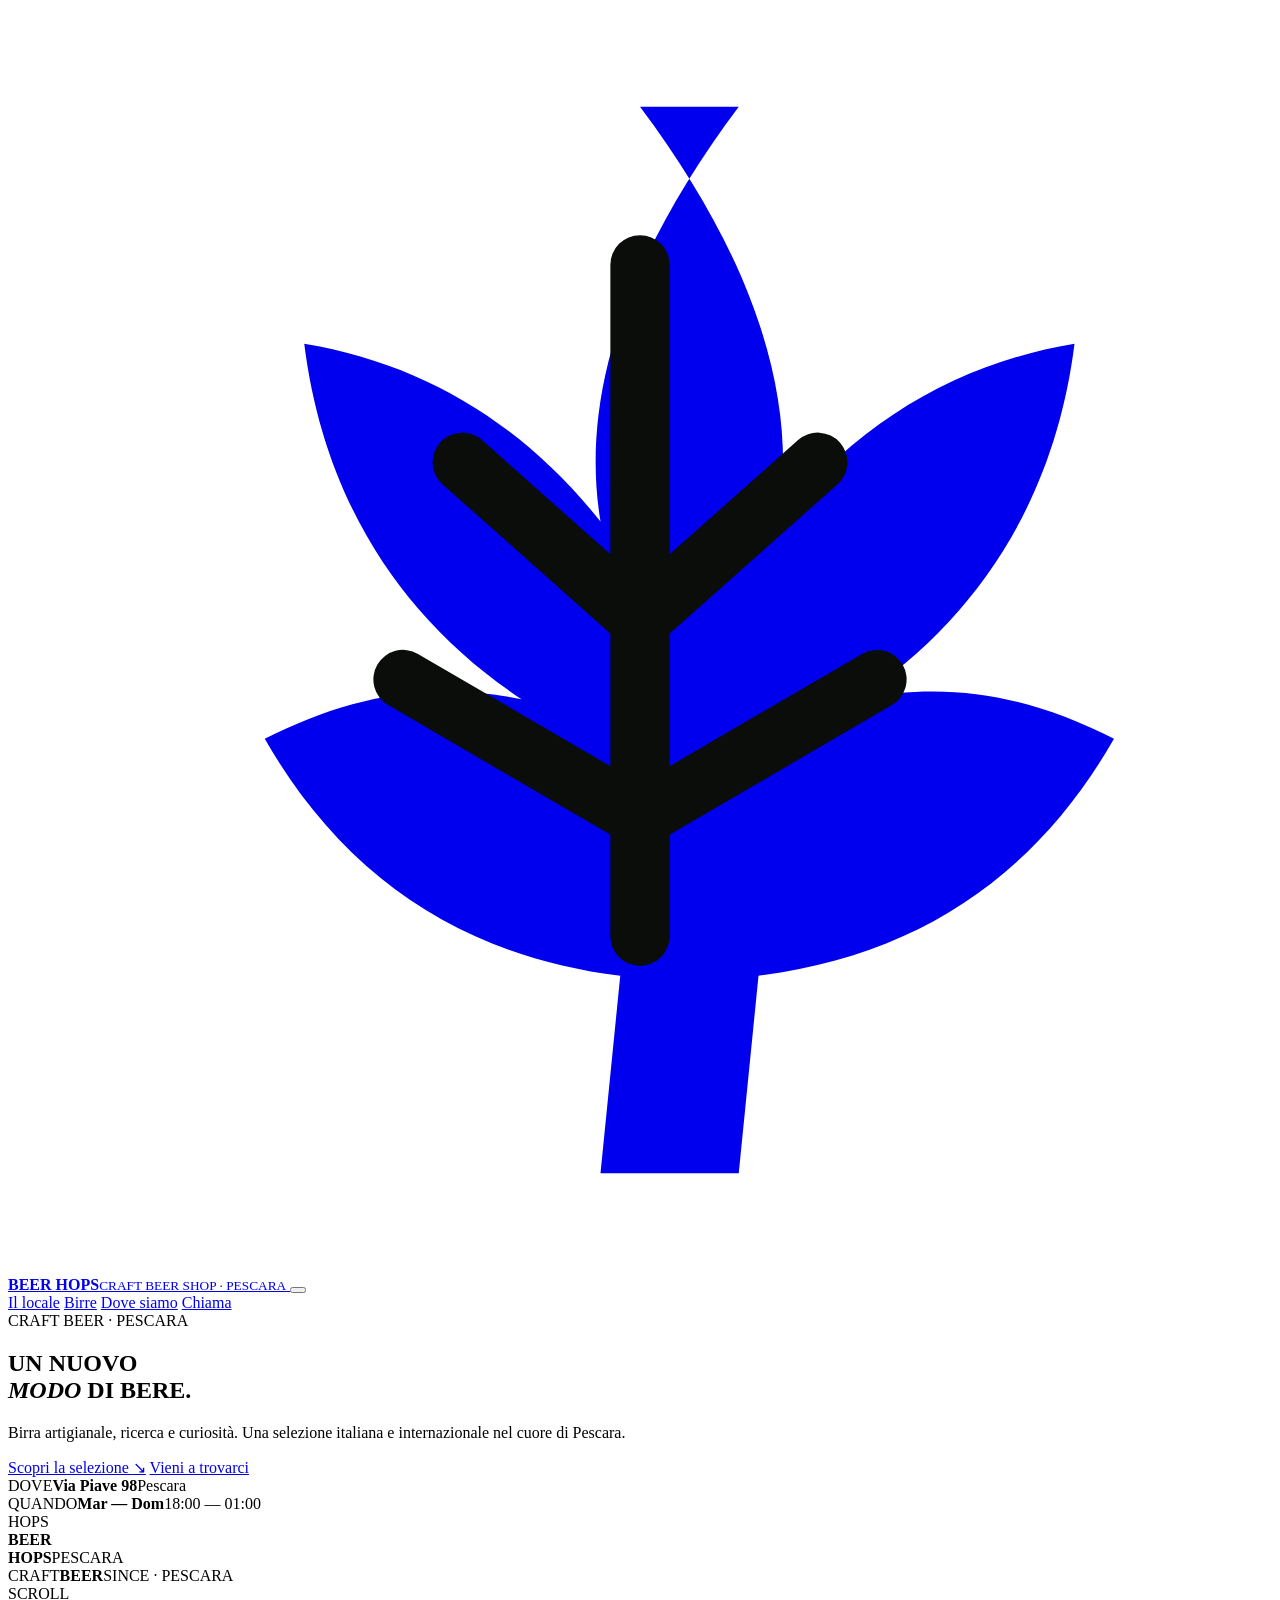
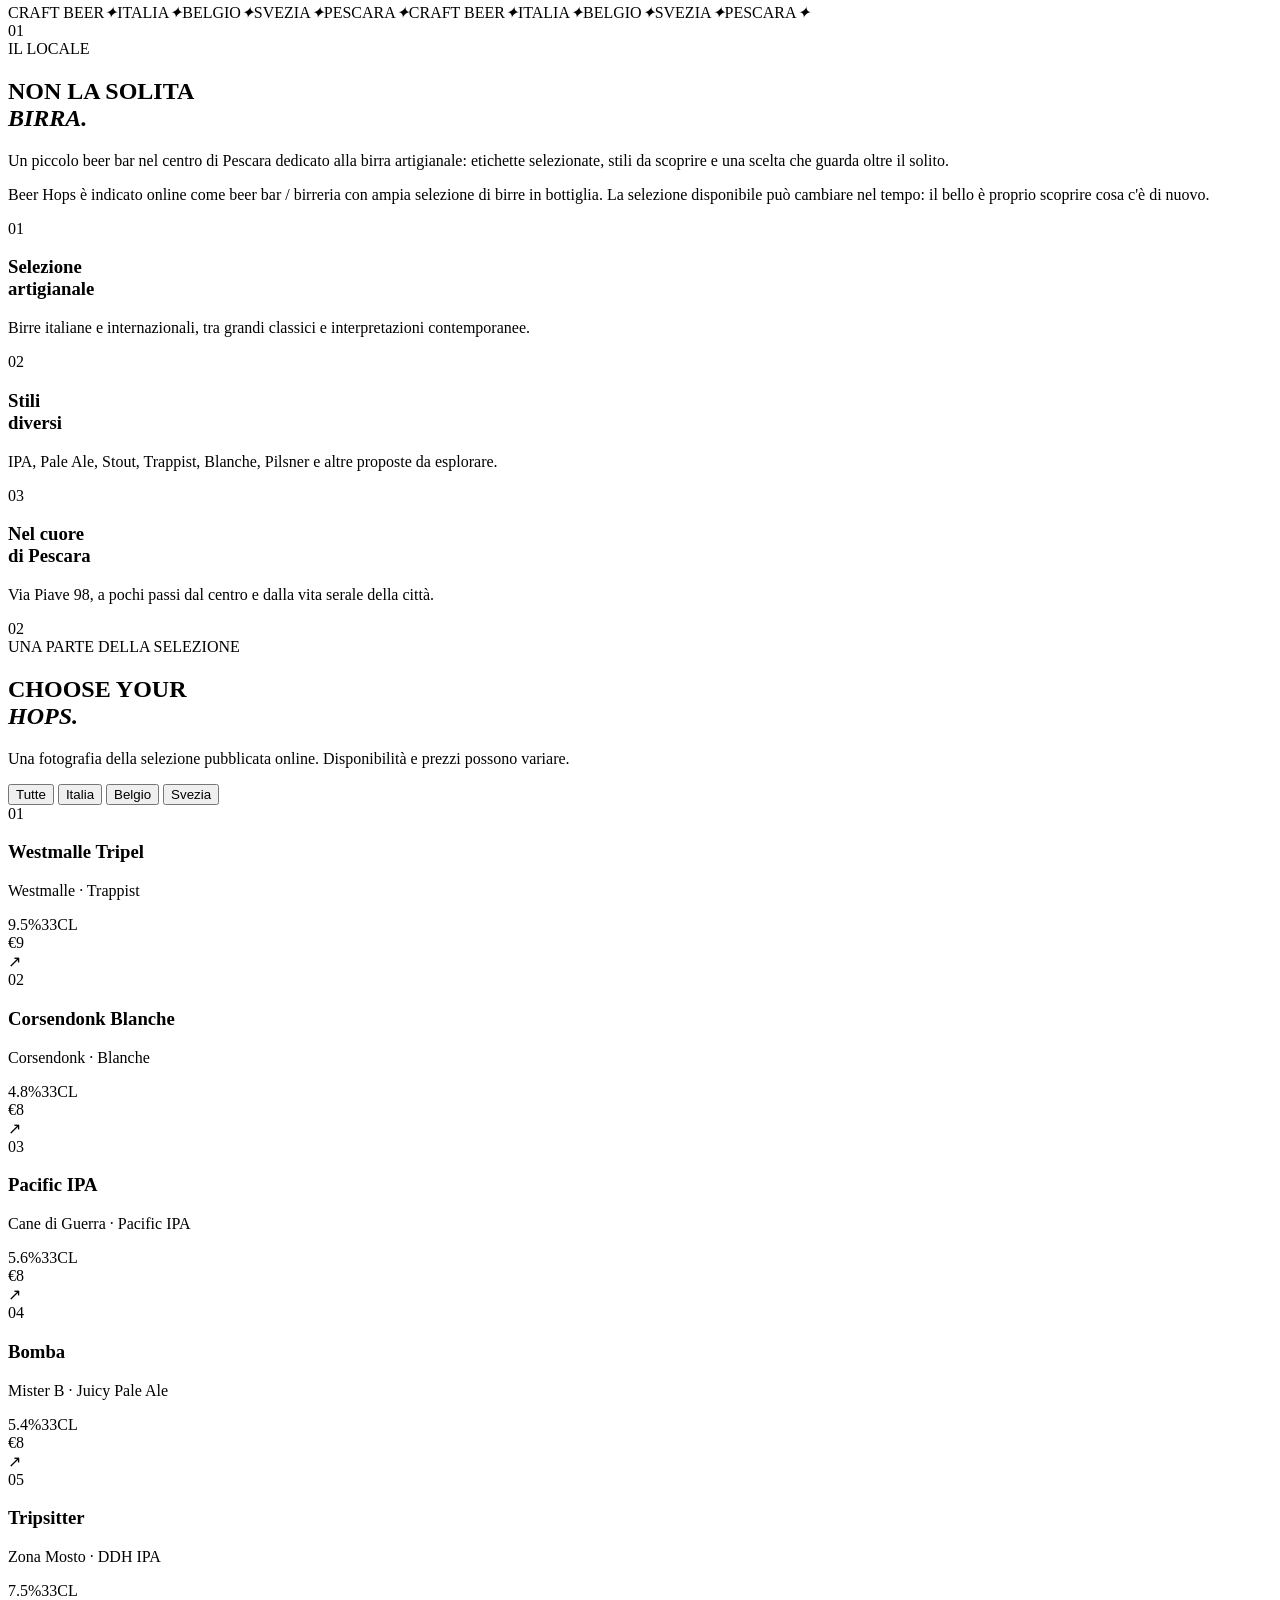
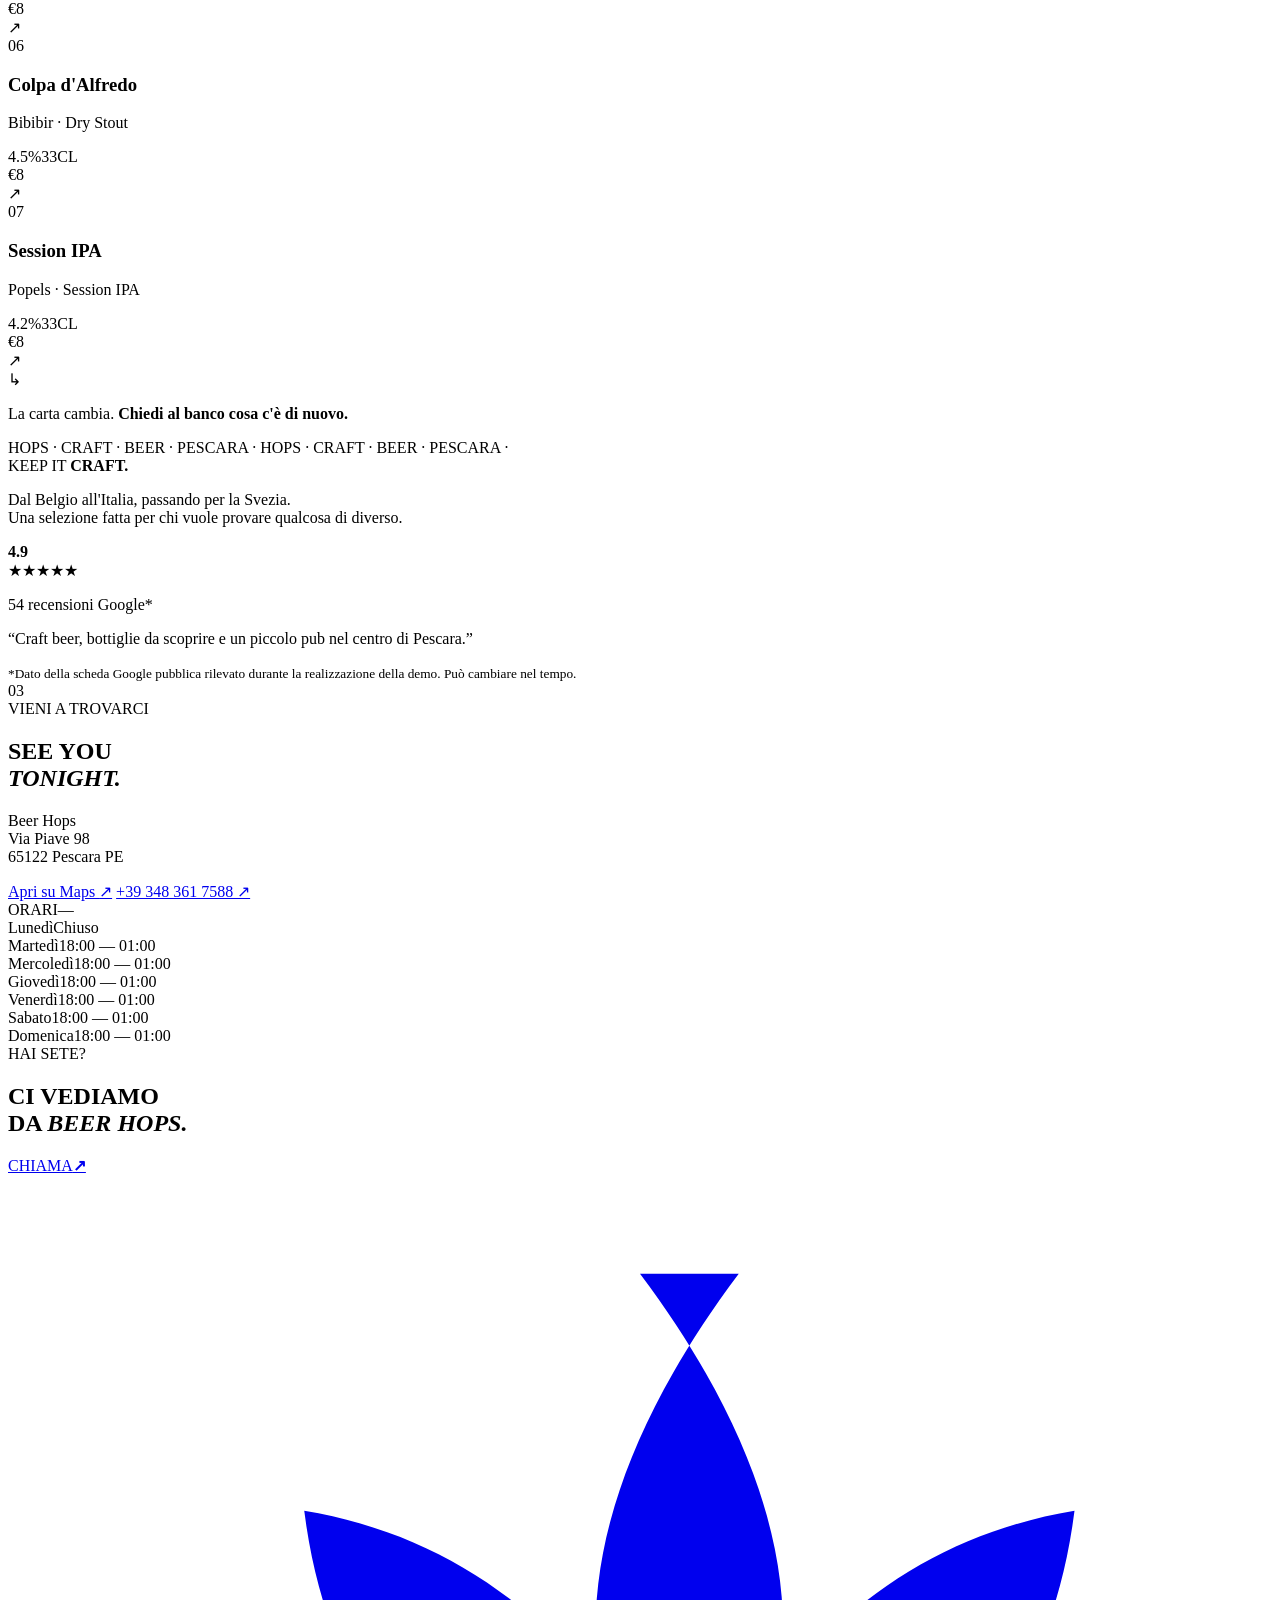
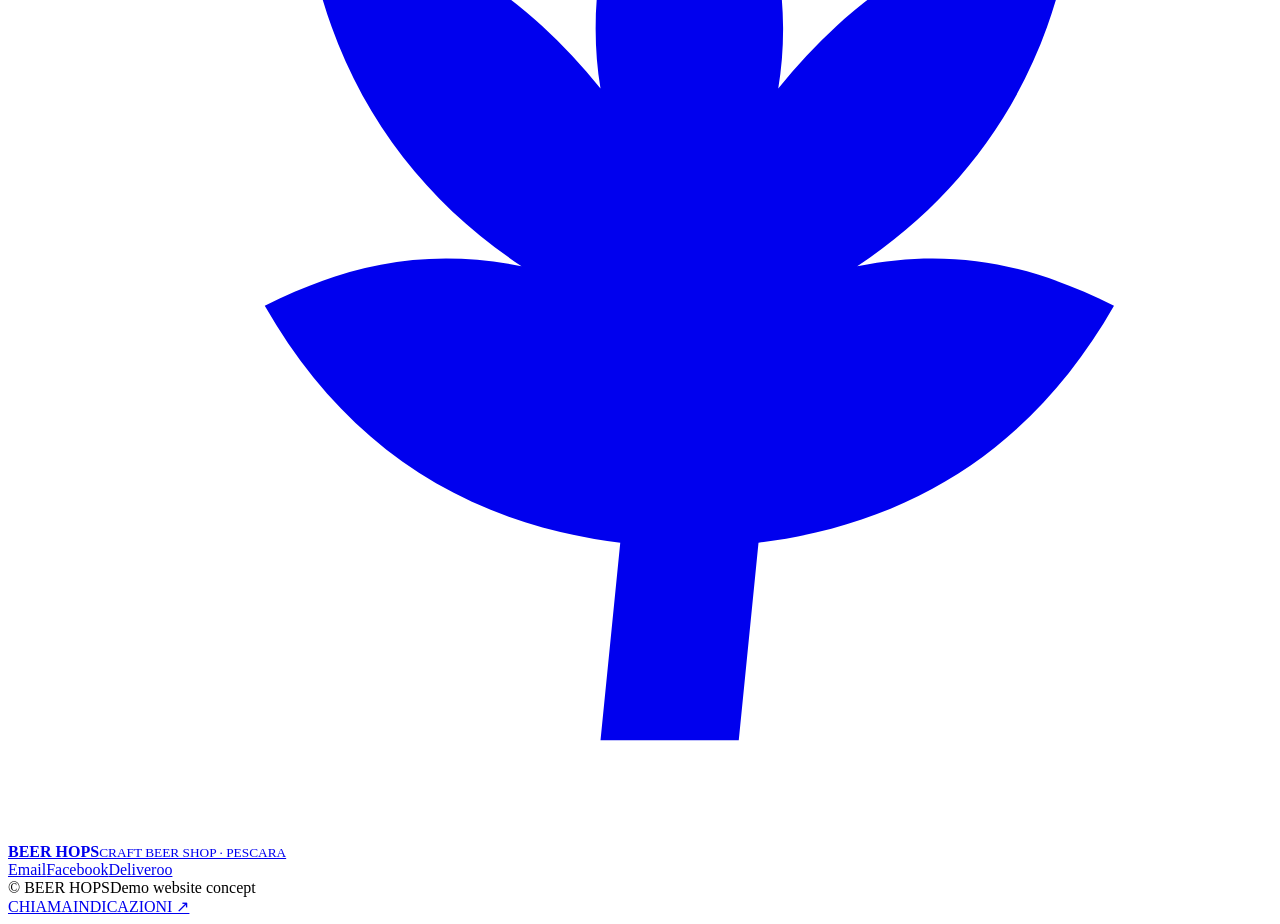
==== index.html @ 2f83c275 "Build initial Beer Hops demo homepage" ====
<!doctype html>
<html lang="it">
<head>
  <meta charset="UTF-8" />
  <meta name="viewport" content="width=device-width, initial-scale=1.0" />
  <meta name="theme-color" content="#090b08" />
  <meta name="description" content="Beer Hops Pescara — craft beer shop & beer bar in Via Piave 98. Birre artigianali italiane e internazionali, selezione in bottiglia e alla spina." />
  <meta property="og:title" content="Beer Hops Pescara — Un nuovo modo di bere" />
  <meta property="og:description" content="Craft beer nel cuore di Pescara. Scopri Beer Hops in Via Piave 98." />
  <meta property="og:type" content="website" />
  <title>Beer Hops Pescara — Craft Beer Shop</title>
  <link rel="preconnect" href="https://fonts.googleapis.com" />
  <link rel="preconnect" href="https://fonts.gstatic.com" crossorigin />
  <link href="https://fonts.googleapis.com/css2?family=DM+Sans:wght@400;500;600;700&family=Manrope:wght@400;500;600;700;800&display=swap" rel="stylesheet" />
  <link rel="stylesheet" href="styles.css" />
  <script type="application/ld+json">
  {
    "@context": "https://schema.org",
    "@type": "BarOrPub",
    "name": "Beer Hops",
    "description": "Craft beer shop e beer bar a Pescara.",
    "telephone": "+39 348 361 7588",
    "email": "beer.hops.pescara@gmail.com",
    "address": {
      "@type": "PostalAddress",
      "streetAddress": "Via Piave 98",
      "postalCode": "65122",
      "addressLocality": "Pescara",
      "addressRegion": "PE",
      "addressCountry": "IT"
    },
    "openingHoursSpecification": [
      {
        "@type": "OpeningHoursSpecification",
        "dayOfWeek": ["Tuesday","Wednesday","Thursday","Friday","Saturday","Sunday"],
        "opens": "18:00",
        "closes": "01:00"
      }
    ]
  }
  </script>
</head>
<body>
  <div class="noise" aria-hidden="true"></div>
  <div class="cursor-glow" aria-hidden="true"></div>

  <header class="site-header" id="top">
    <a class="brand" href="#top" aria-label="Beer Hops home">
      <span class="brand-mark" aria-hidden="true">
        <svg viewBox="0 0 64 64" role="img"><path d="M32 5c6 8 8 15 7 21 4-5 9-8 15-9-1 8-5 14-11 18 5-1 9 0 13 2-4 7-10 11-18 12l-1 10h-7l1-10c-8-1-14-5-18-12 4-2 8-3 13-2-6-4-10-10-11-18 6 1 11 4 15 9-1-6 1-13 7-21Z" fill="currentColor"/><path d="M32 13v34M23 23l9 8 9-8M20 34l12 7 12-7" fill="none" stroke="#0a0d09" stroke-width="3" stroke-linecap="round" stroke-linejoin="round"/></svg>
      </span>
      <span class="brand-copy"><strong>BEER HOPS</strong><small>CRAFT BEER SHOP · PESCARA</small></span>
    </a>

    <button class="menu-toggle" type="button" aria-label="Apri menu" aria-expanded="false">
      <span></span><span></span>
    </button>

    <nav class="main-nav" aria-label="Navigazione principale">
      <a href="#experience">Il locale</a>
      <a href="#selection">Birre</a>
      <a href="#visit">Dove siamo</a>
      <a class="nav-cta" href="tel:+393483617588">Chiama</a>
    </nav>
  </header>

  <main>
    <section class="hero" aria-labelledby="hero-title">
      <div class="hero-grid"></div>
      <div class="hero-copy reveal">
        <div class="eyebrow"><span></span> CRAFT BEER · PESCARA</div>
        <h1 id="hero-title">UN NUOVO<br><em>MODO</em> DI BERE.</h1>
        <p class="hero-lead">Birra artigianale, ricerca e curiosità. Una selezione italiana e internazionale nel cuore di Pescara.</p>
        <div class="hero-actions">
          <a class="button button-primary magnetic" href="#selection">Scopri la selezione <span>↘</span></a>
          <a class="button button-ghost" href="#visit">Vieni a trovarci</a>
        </div>
        <div class="hero-meta">
          <div><span class="meta-kicker">DOVE</span><strong>Via Piave 98</strong><span>Pescara</span></div>
          <div><span class="meta-kicker">QUANDO</span><strong>Mar — Dom</strong><span>18:00 — 01:00</span></div>
        </div>
      </div>

      <div class="hero-visual reveal" aria-hidden="true">
        <div class="orbit orbit-one"></div>
        <div class="orbit orbit-two"></div>
        <div class="hop-word">HOPS</div>
        <div class="beer-glass-wrap">
          <div class="glass-shadow"></div>
          <div class="beer-glass">
            <div class="foam"><i></i><i></i><i></i><i></i></div>
            <div class="beer-liquid">
              <span class="bubble b1"></span><span class="bubble b2"></span><span class="bubble b3"></span><span class="bubble b4"></span><span class="bubble b5"></span><span class="bubble b6"></span>
            </div>
            <div class="glass-shine"></div>
          </div>
          <div class="glass-label"><strong>BEER<br>HOPS</strong><span>PESCARA</span></div>
        </div>
        <div class="hero-sticker"><span>CRAFT</span><strong>BEER</strong><span>SINCE · PESCARA</span></div>
      </div>

      <div class="scroll-cue"><span>SCROLL</span><i></i></div>
    </section>

    <section class="ticker" aria-label="Beer Hops highlights">
      <div class="ticker-track">
        <span>CRAFT BEER</span><i>✦</i><span>ITALIA</span><i>✦</i><span>BELGIO</span><i>✦</i><span>SVEZIA</span><i>✦</i><span>PESCARA</span><i>✦</i><span>CRAFT BEER</span><i>✦</i><span>ITALIA</span><i>✦</i><span>BELGIO</span><i>✦</i><span>SVEZIA</span><i>✦</i><span>PESCARA</span><i>✦</i>
      </div>
    </section>

    <section class="experience section" id="experience">
      <div class="section-number">01</div>
      <div class="section-heading reveal">
        <span class="eyebrow"><span></span> IL LOCALE</span>
        <h2>NON LA SOLITA<br><em>BIRRA.</em></h2>
      </div>
      <div class="experience-content reveal">
        <p class="big-copy">Un piccolo beer bar nel centro di Pescara dedicato alla birra artigianale: etichette selezionate, stili da scoprire e una scelta che guarda oltre il solito.</p>
        <p class="muted-copy">Beer Hops è indicato online come beer bar / birreria con ampia selezione di birre in bottiglia. La selezione disponibile può cambiare nel tempo: il bello è proprio scoprire cosa c'è di nuovo.</p>
      </div>
      <div class="feature-strip reveal">
        <article><span>01</span><h3>Selezione<br>artigianale</h3><p>Birre italiane e internazionali, tra grandi classici e interpretazioni contemporanee.</p></article>
        <article><span>02</span><h3>Stili<br>diversi</h3><p>IPA, Pale Ale, Stout, Trappist, Blanche, Pilsner e altre proposte da esplorare.</p></article>
        <article><span>03</span><h3>Nel cuore<br>di Pescara</h3><p>Via Piave 98, a pochi passi dal centro e dalla vita serale della città.</p></article>
      </div>
    </section>

    <section class="selection section" id="selection">
      <div class="section-number">02</div>
      <div class="selection-header reveal">
        <div>
          <span class="eyebrow"><span></span> UNA PARTE DELLA SELEZIONE</span>
          <h2>CHOOSE YOUR<br><em>HOPS.</em></h2>
        </div>
        <p>Una fotografia della selezione pubblicata online. Disponibilità e prezzi possono variare.</p>
      </div>

      <div class="filters reveal" role="group" aria-label="Filtra birre">
        <button class="filter active" type="button" data-filter="all">Tutte</button>
        <button class="filter" type="button" data-filter="italia">Italia</button>
        <button class="filter" type="button" data-filter="belgio">Belgio</button>
        <button class="filter" type="button" data-filter="svezia">Svezia</button>
      </div>

      <div class="beer-list reveal">
        <article class="beer-row" data-country="belgio"><span class="beer-index">01</span><div class="beer-main"><h3>Westmalle Tripel</h3><p>Westmalle · Trappist</p></div><div class="beer-spec"><span>9.5%</span><span>33CL</span></div><div class="beer-price">€9</div><div class="beer-arrow">↗</div></article>
        <article class="beer-row" data-country="belgio"><span class="beer-index">02</span><div class="beer-main"><h3>Corsendonk Blanche</h3><p>Corsendonk · Blanche</p></div><div class="beer-spec"><span>4.8%</span><span>33CL</span></div><div class="beer-price">€8</div><div class="beer-arrow">↗</div></article>
        <article class="beer-row" data-country="italia"><span class="beer-index">03</span><div class="beer-main"><h3>Pacific IPA</h3><p>Cane di Guerra · Pacific IPA</p></div><div class="beer-spec"><span>5.6%</span><span>33CL</span></div><div class="beer-price">€8</div><div class="beer-arrow">↗</div></article>
        <article class="beer-row" data-country="italia"><span class="beer-index">04</span><div class="beer-main"><h3>Bomba</h3><p>Mister B · Juicy Pale Ale</p></div><div class="beer-spec"><span>5.4%</span><span>33CL</span></div><div class="beer-price">€8</div><div class="beer-arrow">↗</div></article>
        <article class="beer-row" data-country="italia"><span class="beer-index">05</span><div class="beer-main"><h3>Tripsitter</h3><p>Zona Mosto · DDH IPA</p></div><div class="beer-spec"><span>7.5%</span><span>33CL</span></div><div class="beer-price">€8</div><div class="beer-arrow">↗</div></article>
        <article class="beer-row" data-country="italia"><span class="beer-index">06</span><div class="beer-main"><h3>Colpa d'Alfredo</h3><p>Bibibir · Dry Stout</p></div><div class="beer-spec"><span>4.5%</span><span>33CL</span></div><div class="beer-price">€8</div><div class="beer-arrow">↗</div></article>
        <article class="beer-row" data-country="svezia"><span class="beer-index">07</span><div class="beer-main"><h3>Session IPA</h3><p>Popels · Session IPA</p></div><div class="beer-spec"><span>4.2%</span><span>33CL</span></div><div class="beer-price">€8</div><div class="beer-arrow">↗</div></article>
      </div>
      <div class="selection-note reveal"><span>↳</span><p>La carta cambia. <strong>Chiedi al banco cosa c'è di nuovo.</strong></p></div>
    </section>

    <section class="statement section">
      <div class="statement-ring" aria-hidden="true">HOPS · CRAFT · BEER · PESCARA · HOPS · CRAFT · BEER · PESCARA ·</div>
      <div class="statement-center reveal">
        <span>KEEP IT</span>
        <strong>CRAFT.</strong>
        <p>Dal Belgio all'Italia, passando per la Svezia.<br>Una selezione fatta per chi vuole provare qualcosa di diverso.</p>
      </div>
    </section>

    <section class="rating-band">
      <div class="rating-score reveal"><strong>4.9</strong><div><span>★★★★★</span><p>54 recensioni Google*</p></div></div>
      <p class="rating-quote reveal">“Craft beer, bottiglie da scoprire e un piccolo pub nel centro di Pescara.”</p>
      <small>*Dato della scheda Google pubblica rilevato durante la realizzazione della demo. Può cambiare nel tempo.</small>
    </section>

    <section class="visit section" id="visit">
      <div class="section-number">03</div>
      <div class="visit-grid">
        <div class="visit-copy reveal">
          <span class="eyebrow"><span></span> VIENI A TROVARCI</span>
          <h2>SEE YOU<br><em>TONIGHT.</em></h2>
          <p>Beer Hops<br>Via Piave 98<br>65122 Pescara PE</p>
          <div class="visit-actions">
            <a class="button button-primary magnetic" target="_blank" rel="noreferrer" href="https://www.google.com/maps/search/?api=1&query=Beer+Hops+Via+Piave+98+Pescara">Apri su Maps <span>↗</span></a>
            <a class="text-link" href="tel:+393483617588">+39 348 361 7588 ↗</a>
          </div>
        </div>

        <div class="hours-card reveal">
          <div class="hours-top"><span>ORARI</span><span class="status-pill" id="open-status">—</span></div>
          <div class="hours-row muted"><span>Lunedì</span><span>Chiuso</span></div>
          <div class="hours-row"><span>Martedì</span><span>18:00 — 01:00</span></div>
          <div class="hours-row"><span>Mercoledì</span><span>18:00 — 01:00</span></div>
          <div class="hours-row"><span>Giovedì</span><span>18:00 — 01:00</span></div>
          <div class="hours-row"><span>Venerdì</span><span>18:00 — 01:00</span></div>
          <div class="hours-row"><span>Sabato</span><span>18:00 — 01:00</span></div>
          <div class="hours-row"><span>Domenica</span><span>18:00 — 01:00</span></div>
        </div>
      </div>
    </section>

    <section class="contact-cta">
      <div class="contact-orb" aria-hidden="true"></div>
      <div class="contact-copy reveal"><span>HAI SETE?</span><h2>CI VEDIAMO<br>DA <em>BEER HOPS.</em></h2><a href="tel:+393483617588" class="circle-link magnetic" aria-label="Chiama Beer Hops"><span>CHIAMA</span><strong>↗</strong></a></div>
    </section>
  </main>

  <footer>
    <a class="brand footer-brand" href="#top">
      <span class="brand-mark" aria-hidden="true"><svg viewBox="0 0 64 64"><path d="M32 5c6 8 8 15 7 21 4-5 9-8 15-9-1 8-5 14-11 18 5-1 9 0 13 2-4 7-10 11-18 12l-1 10h-7l1-10c-8-1-14-5-18-12 4-2 8-3 13-2-6-4-10-10-11-18 6 1 11 4 15 9-1-6 1-13 7-21Z" fill="currentColor"/></svg></span>
      <span class="brand-copy"><strong>BEER HOPS</strong><small>CRAFT BEER SHOP · PESCARA</small></span>
    </a>
    <div class="footer-links"><a href="mailto:beer.hops.pescara@gmail.com">Email</a><a target="_blank" rel="noreferrer" href="https://www.facebook.com/BeerHopsPescara">Facebook</a><a target="_blank" rel="noreferrer" href="https://deliveroo.it/it/menu/pescara/pescara/beer-hops">Deliveroo</a></div>
    <div class="footer-bottom"><span>© <span id="year"></span> BEER HOPS</span><span>Demo website concept</span></div>
  </footer>

  <div class="mobile-bar"><a href="tel:+393483617588">CHIAMA</a><a target="_blank" rel="noreferrer" href="https://www.google.com/maps/search/?api=1&query=Beer+Hops+Via+Piave+98+Pescara">INDICAZIONI ↗</a></div>

  <script src="script.js"></script>
</body>
</html>
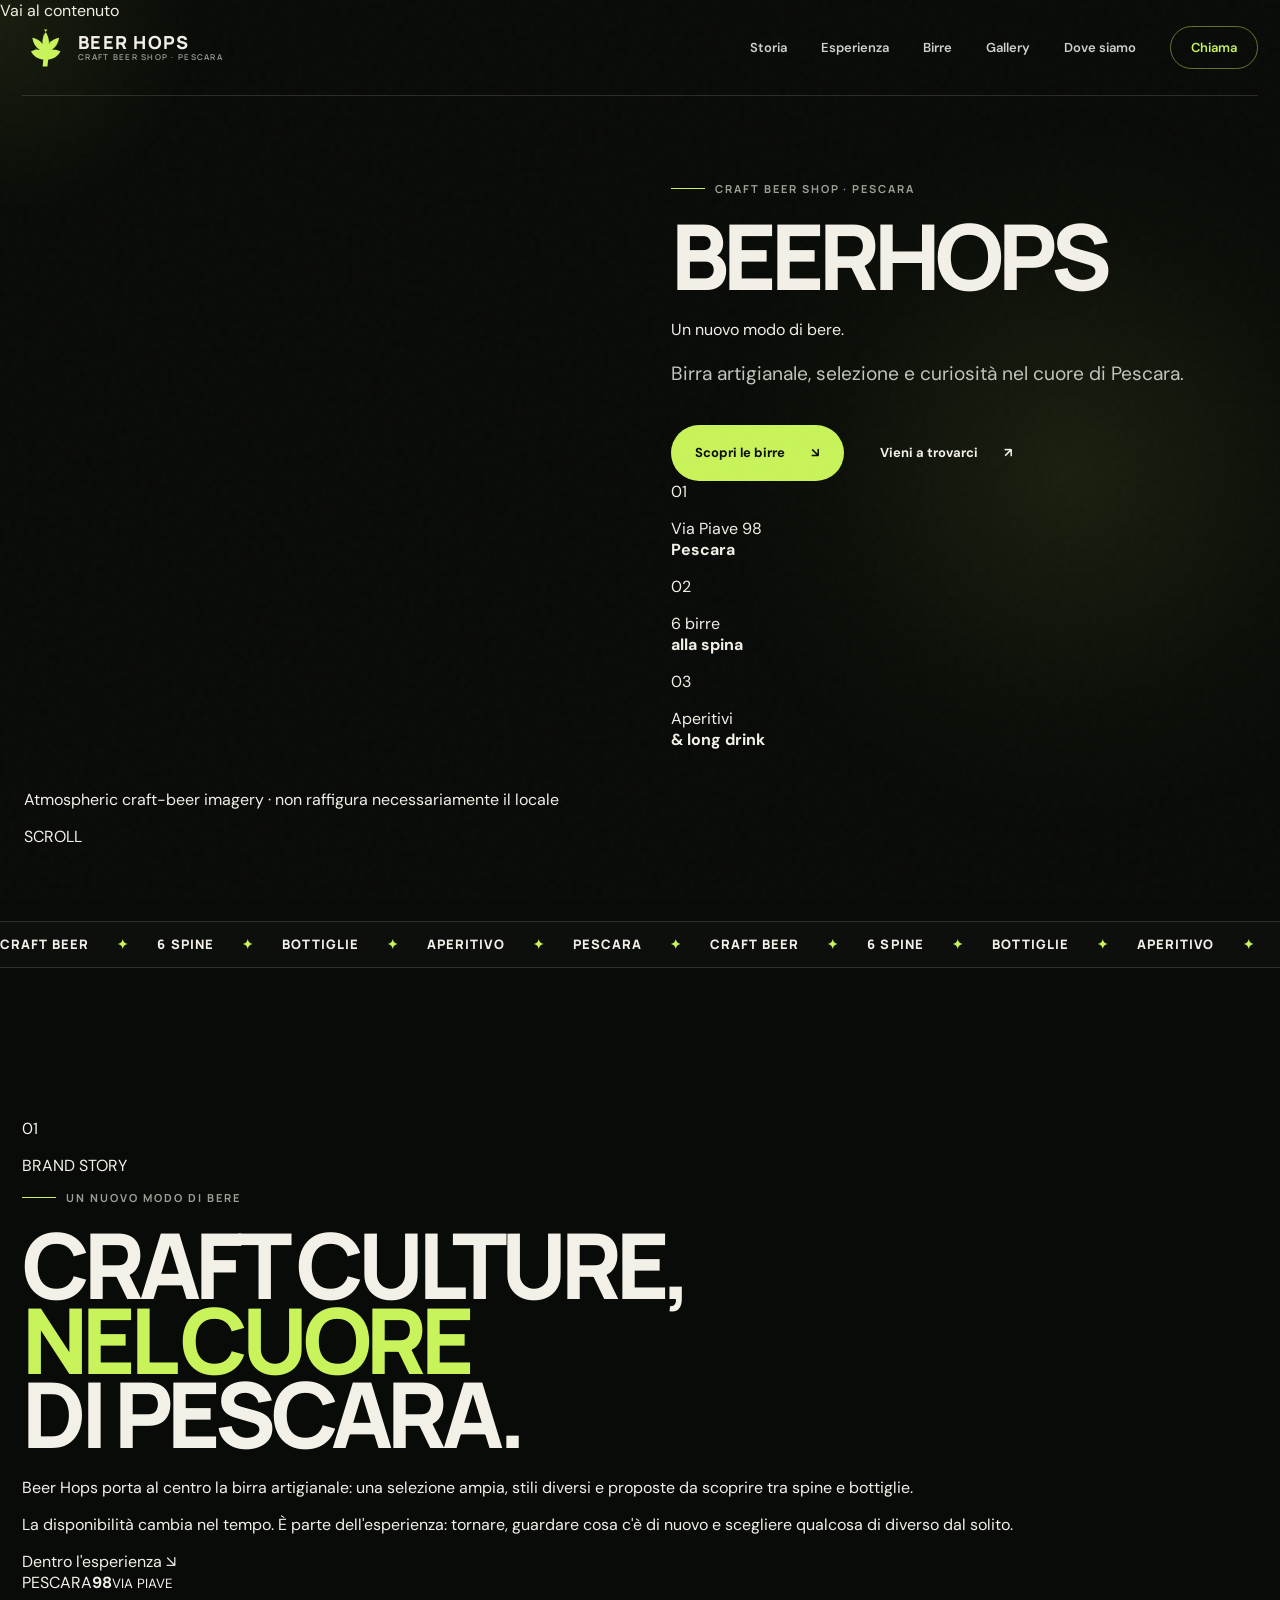
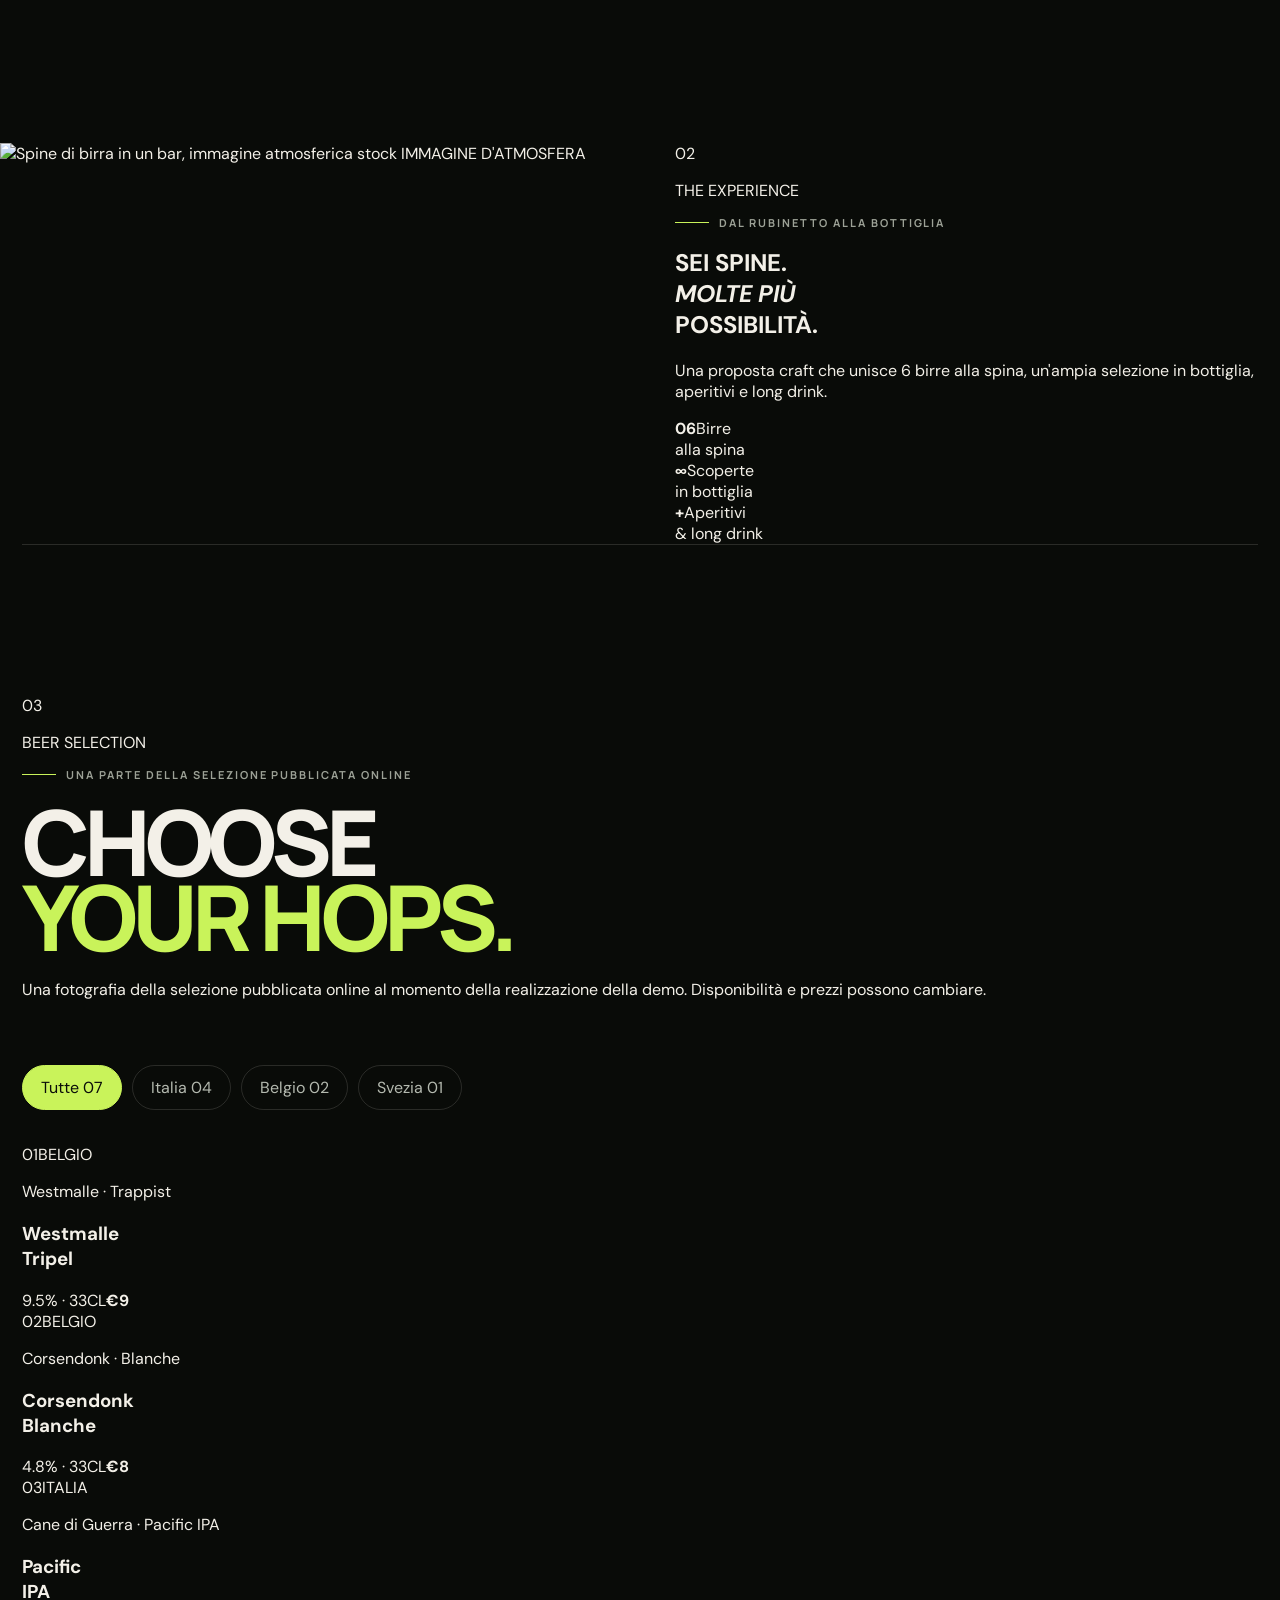
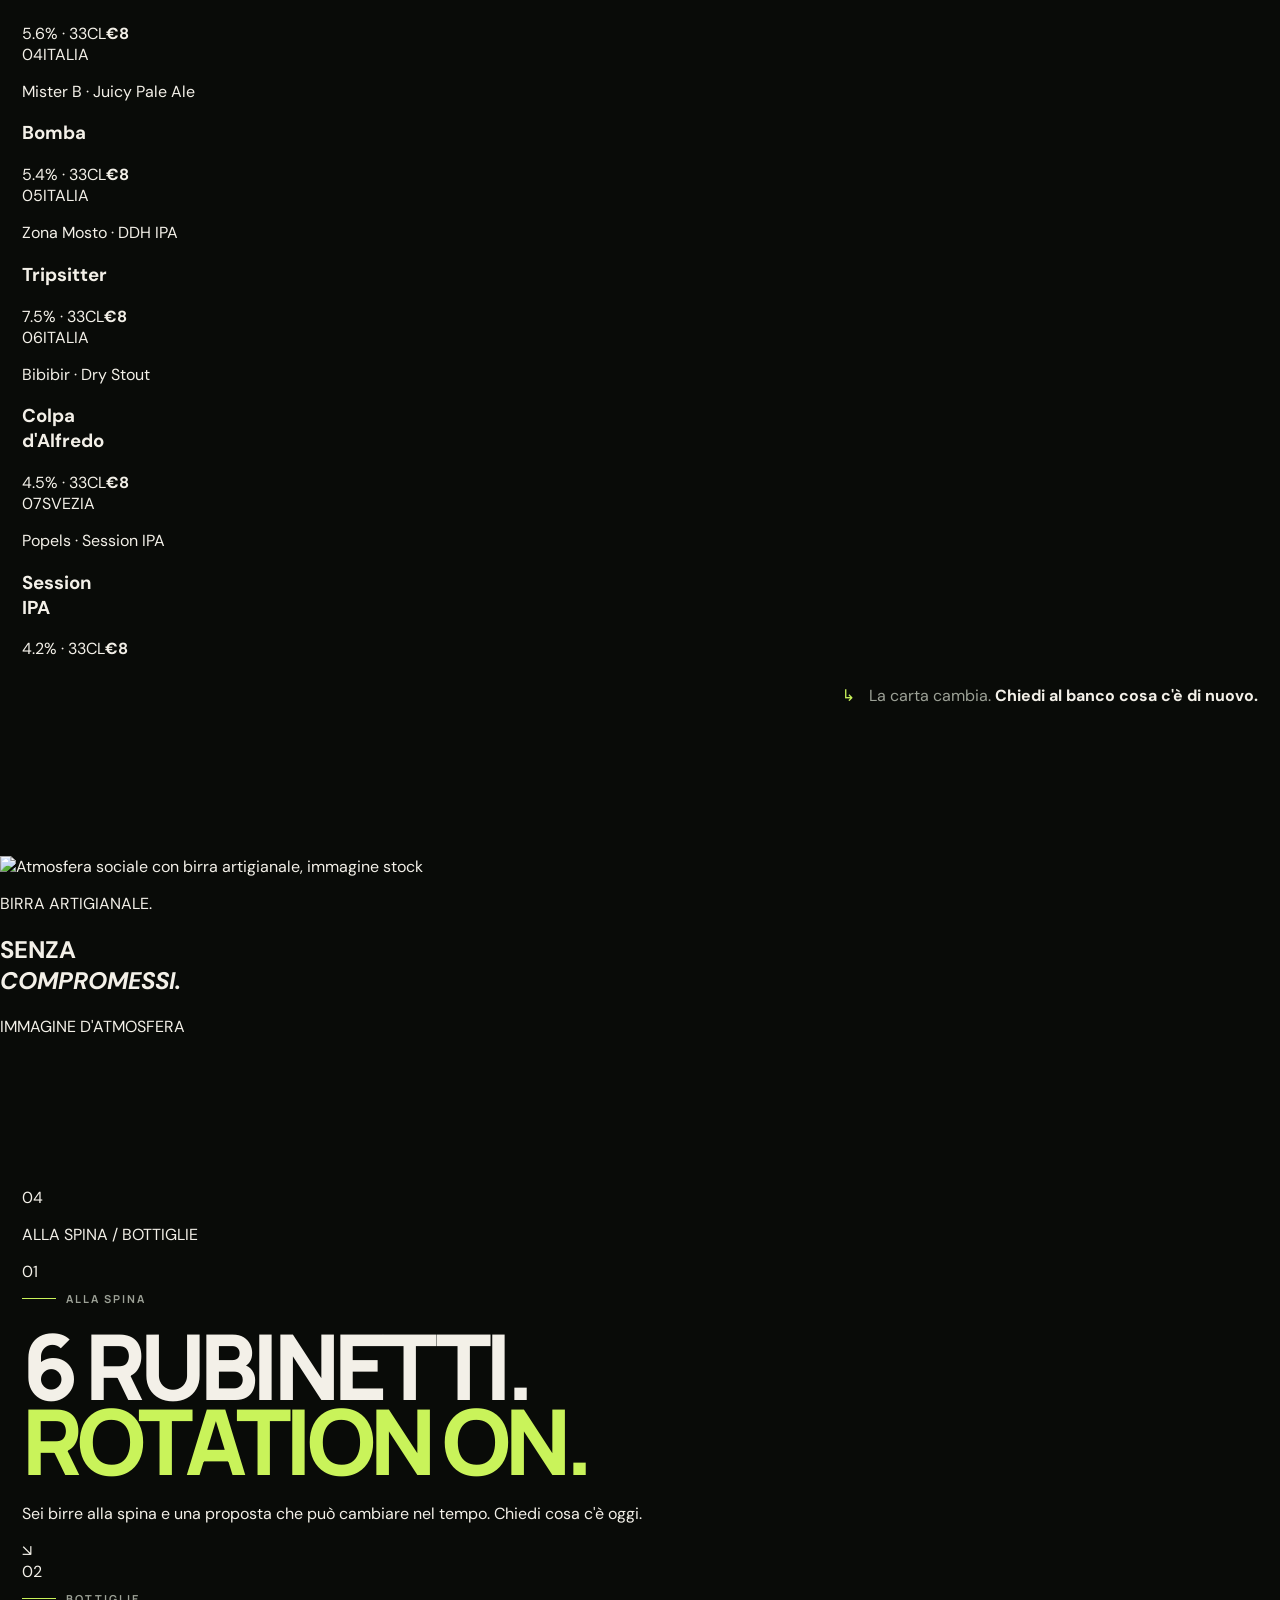
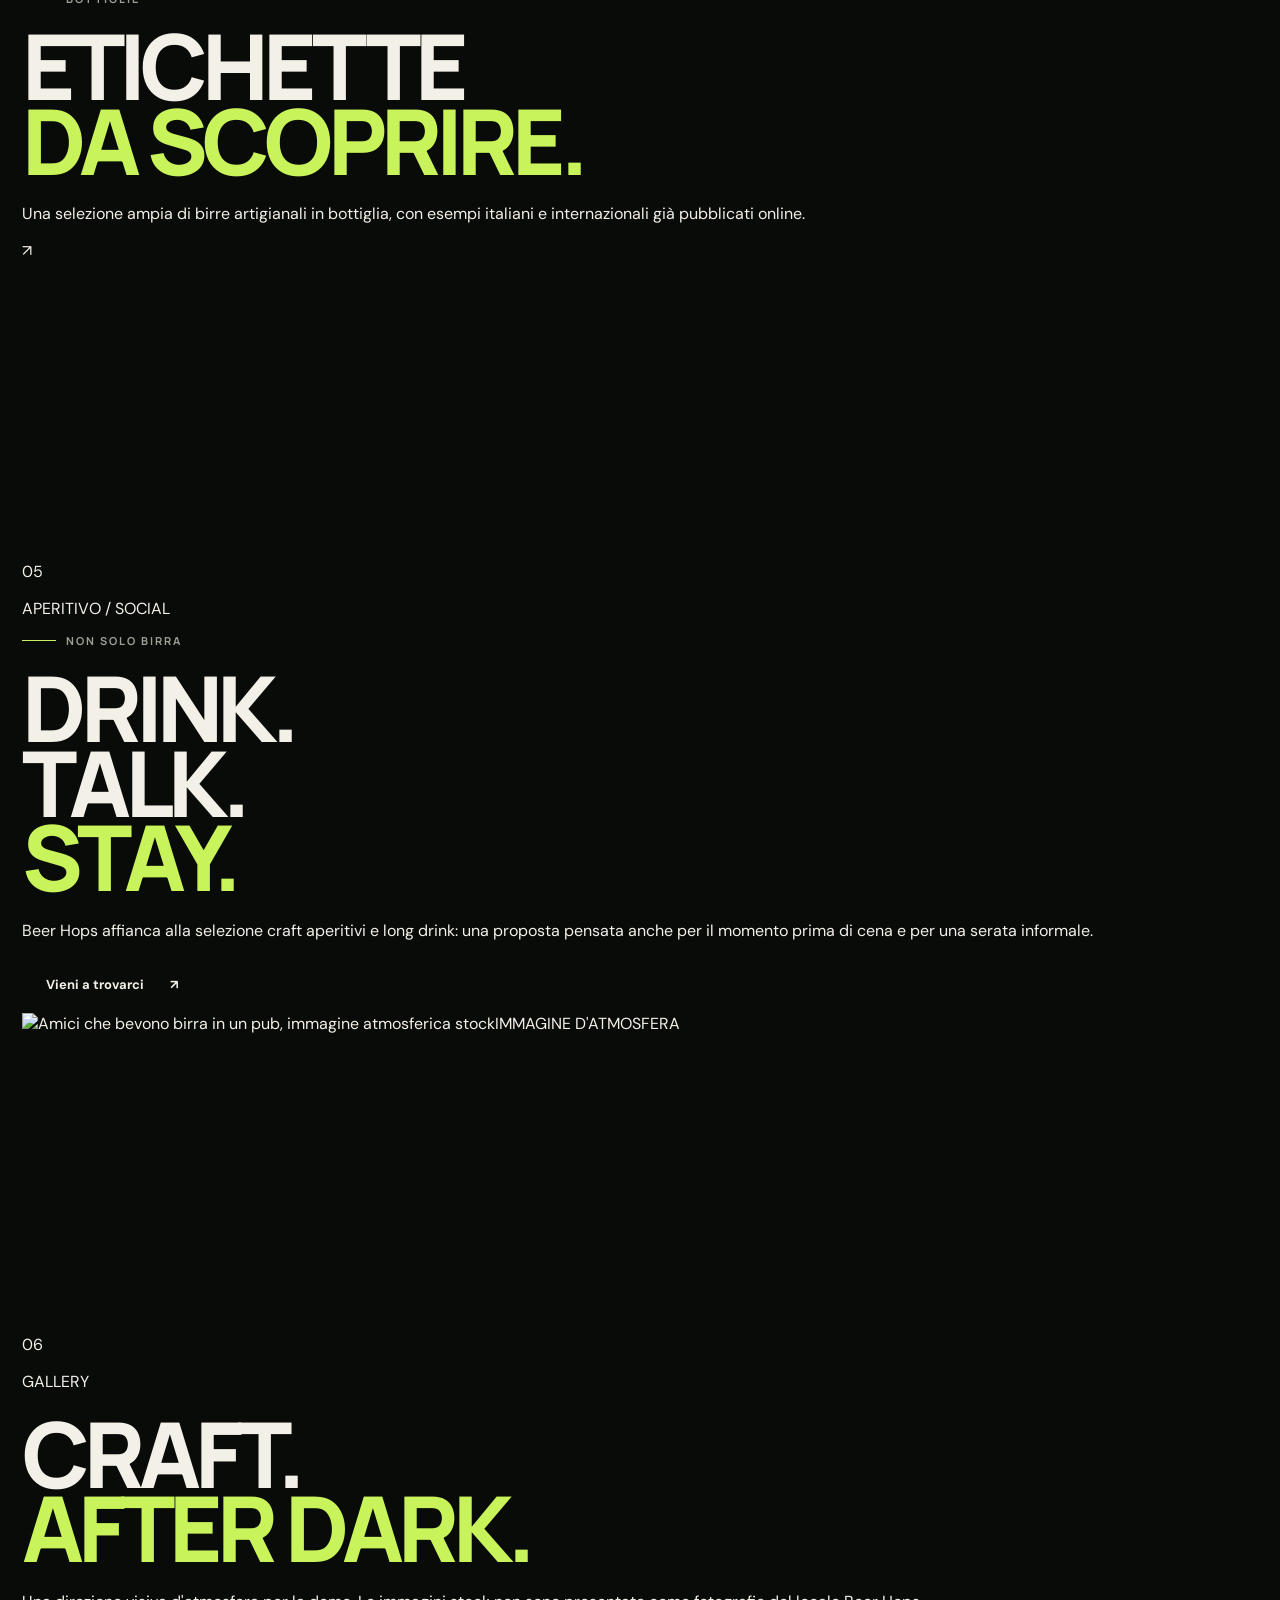
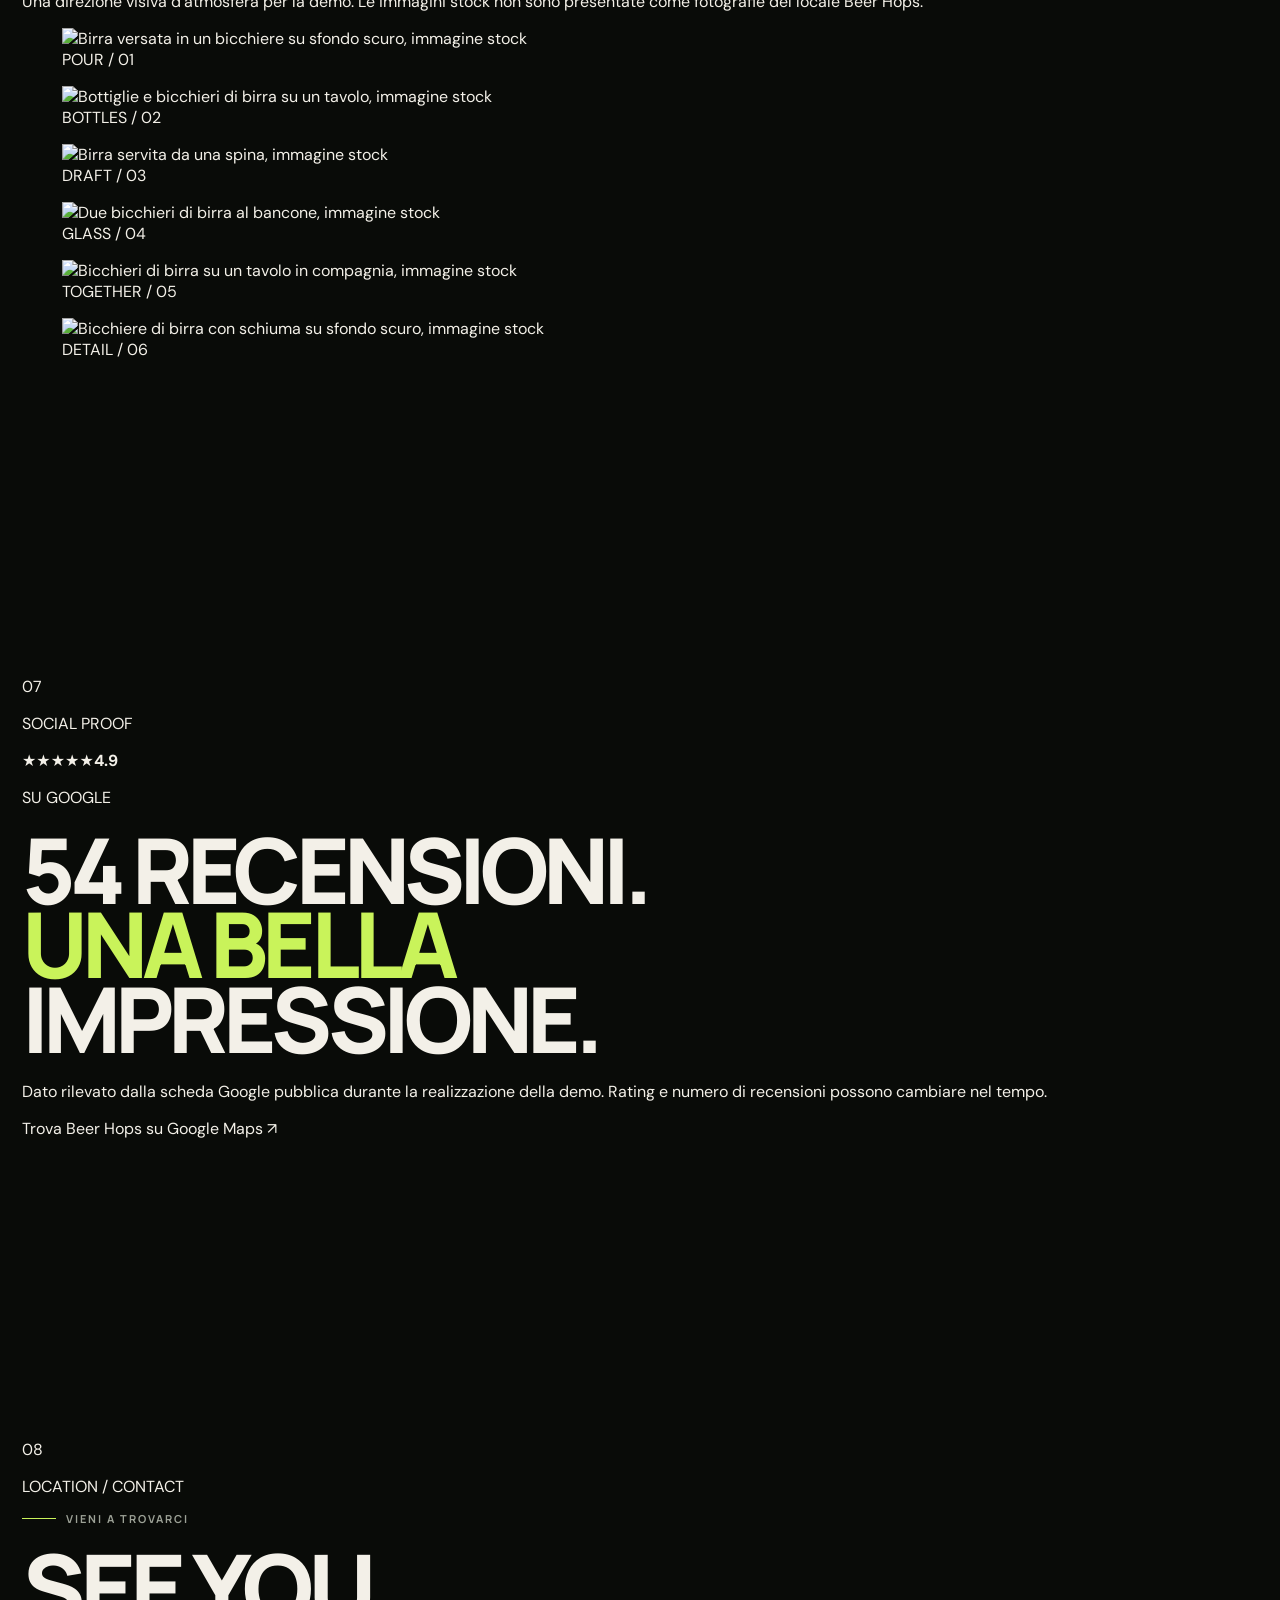
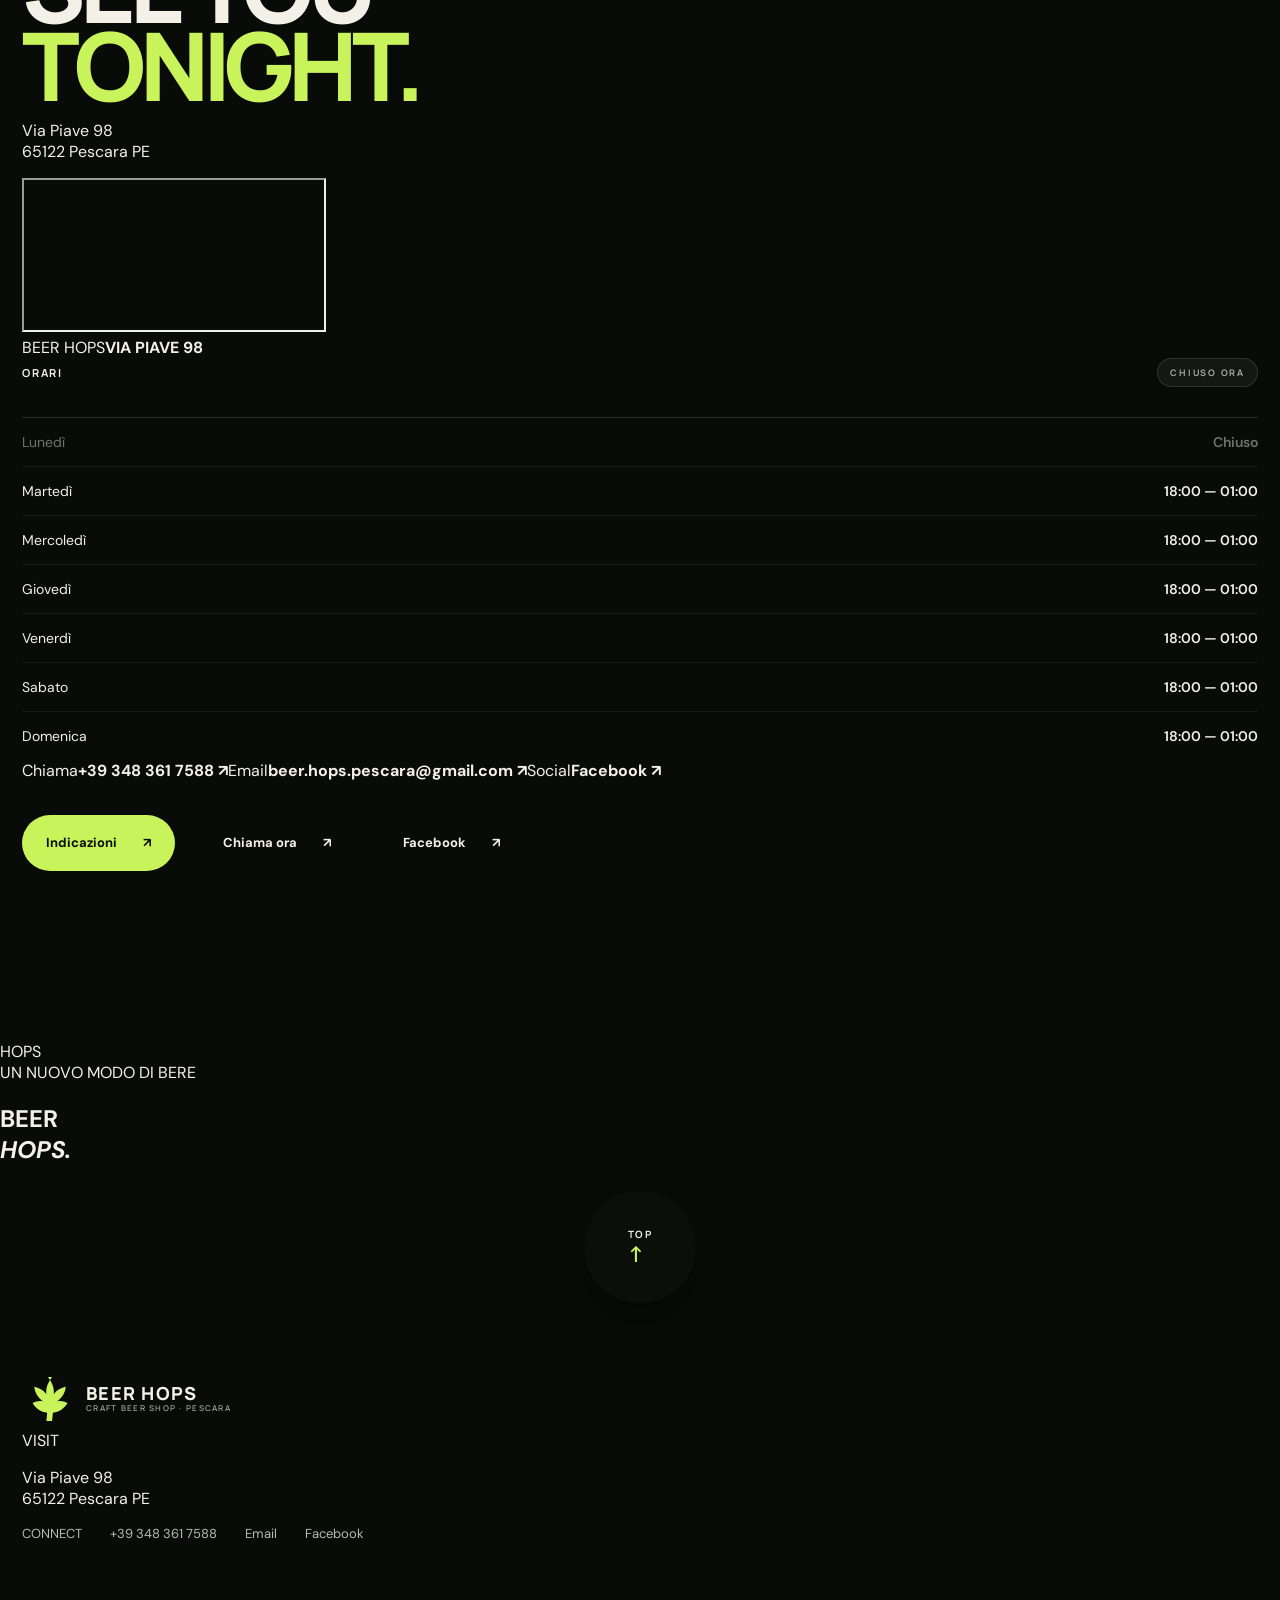
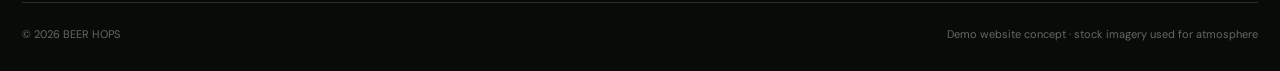
==== commit fd6182e5: "Redesign Beer Hops with premium photography-led layout" ====
--- a/index.html
+++ b/index.html
@@ -3,16 +3,22 @@
 <head>
   <meta charset="UTF-8" />
   <meta name="viewport" content="width=device-width, initial-scale=1.0" />
-  <meta name="theme-color" content="#090b08" />
-  <meta name="description" content="Beer Hops Pescara — craft beer shop & beer bar in Via Piave 98. Birre artigianali italiane e internazionali, selezione in bottiglia e alla spina." />
+  <meta name="theme-color" content="#0a0c0a" />
+  <meta name="description" content="Beer Hops Pescara — craft beer shop & beer bar in Via Piave 98. Birre artigianali, 6 birre alla spina, bottiglie, aperitivi e long drink." />
   <meta property="og:title" content="Beer Hops Pescara — Un nuovo modo di bere" />
   <meta property="og:description" content="Craft beer nel cuore di Pescara. Scopri Beer Hops in Via Piave 98." />
   <meta property="og:type" content="website" />
+  <meta property="og:locale" content="it_IT" />
+  <meta property="og:image" content="https://images.pexels.com/photos/1267151/pexels-photo-1267151.jpeg?auto=compress&cs=tinysrgb&w=1600" />
+  <meta name="twitter:card" content="summary_large_image" />
   <title>Beer Hops Pescara — Craft Beer Shop</title>
+
   <link rel="preconnect" href="https://fonts.googleapis.com" />
   <link rel="preconnect" href="https://fonts.gstatic.com" crossorigin />
+  <link rel="preconnect" href="https://images.pexels.com" />
   <link href="https://fonts.googleapis.com/css2?family=DM+Sans:wght@400;500;600;700&family=Manrope:wght@400;500;600;700;800&display=swap" rel="stylesheet" />
   <link rel="stylesheet" href="styles.css" />
+
   <script type="application/ld+json">
   {
     "@context": "https://schema.org",
@@ -21,6 +27,7 @@
     "description": "Craft beer shop e beer bar a Pescara.",
     "telephone": "+39 348 361 7588",
     "email": "beer.hops.pescara@gmail.com",
+    "sameAs": ["https://www.facebook.com/BeerHopsPescara"],
     "address": {
       "@type": "PostalAddress",
       "streetAddress": "Via Piave 98",
@@ -41,177 +48,196 @@
   </script>
 </head>
 <body>
+  <a class="skip-link" href="#main">Vai al contenuto</a>
   <div class="noise" aria-hidden="true"></div>
   <div class="cursor-glow" aria-hidden="true"></div>
 
   <header class="site-header" id="top">
     <a class="brand" href="#top" aria-label="Beer Hops home">
       <span class="brand-mark" aria-hidden="true">
-        <svg viewBox="0 0 64 64" role="img"><path d="M32 5c6 8 8 15 7 21 4-5 9-8 15-9-1 8-5 14-11 18 5-1 9 0 13 2-4 7-10 11-18 12l-1 10h-7l1-10c-8-1-14-5-18-12 4-2 8-3 13-2-6-4-10-10-11-18 6 1 11 4 15 9-1-6 1-13 7-21Z" fill="currentColor"/><path d="M32 13v34M23 23l9 8 9-8M20 34l12 7 12-7" fill="none" stroke="#0a0d09" stroke-width="3" stroke-linecap="round" stroke-linejoin="round"/></svg>
+        <svg viewBox="0 0 64 64" focusable="false">
+          <path d="M32 5c6 8 8 15 7 21 4-5 9-8 15-9-1 8-5 14-11 18 5-1 9 0 13 2-4 7-10 11-18 12l-1 10h-7l1-10c-8-1-14-5-18-12 4-2 8-3 13-2-6-4-10-10-11-18 6 1 11 4 15 9-1-6 1-13 7-21Z" fill="currentColor"/>
+          <path d="M32 13v34M23 23l9 8 9-8M20 34l12 7 12-7" fill="none" stroke="currentColor" stroke-width="2.2" stroke-linecap="round" stroke-linejoin="round" opacity=".45"/>
+        </svg>
       </span>
       <span class="brand-copy"><strong>BEER HOPS</strong><small>CRAFT BEER SHOP · PESCARA</small></span>
     </a>
 
-    <button class="menu-toggle" type="button" aria-label="Apri menu" aria-expanded="false">
+    <button class="menu-toggle" type="button" aria-label="Apri menu" aria-expanded="false" aria-controls="main-nav">
       <span></span><span></span>
     </button>
 
-    <nav class="main-nav" aria-label="Navigazione principale">
-      <a href="#experience">Il locale</a>
+    <nav class="main-nav" id="main-nav" aria-label="Navigazione principale">
+      <a href="#story">Storia</a>
+      <a href="#experience">Esperienza</a>
       <a href="#selection">Birre</a>
+      <a href="#gallery">Gallery</a>
       <a href="#visit">Dove siamo</a>
       <a class="nav-cta" href="tel:+393483617588">Chiama</a>
     </nav>
   </header>
 
-  <main>
+  <main id="main">
     <section class="hero" aria-labelledby="hero-title">
-      <div class="hero-grid"></div>
-      <div class="hero-copy reveal">
-        <div class="eyebrow"><span></span> CRAFT BEER · PESCARA</div>
-        <h1 id="hero-title">UN NUOVO<br><em>MODO</em> DI BERE.</h1>
-        <p class="hero-lead">Birra artigianale, ricerca e curiosità. Una selezione italiana e internazionale nel cuore di Pescara.</p>
-        <div class="hero-actions">
-          <a class="button button-primary magnetic" href="#selection">Scopri la selezione <span>↘</span></a>
-          <a class="button button-ghost" href="#visit">Vieni a trovarci</a>
-        </div>
-        <div class="hero-meta">
-          <div><span class="meta-kicker">DOVE</span><strong>Via Piave 98</strong><span>Pescara</span></div>
-          <div><span class="meta-kicker">QUANDO</span><strong>Mar — Dom</strong><span>18:00 — 01:00</span></div>
-        </div>
-      </div>
-
-      <div class="hero-visual reveal" aria-hidden="true">
-        <div class="orbit orbit-one"></div>
-        <div class="orbit orbit-two"></div>
-        <div class="hop-word">HOPS</div>
-        <div class="beer-glass-wrap">
-          <div class="glass-shadow"></div>
-          <div class="beer-glass">
-            <div class="foam"><i></i><i></i><i></i><i></i></div>
-            <div class="beer-liquid">
-              <span class="bubble b1"></span><span class="bubble b2"></span><span class="bubble b3"></span><span class="bubble b4"></span><span class="bubble b5"></span><span class="bubble b6"></span>
-            </div>
-            <div class="glass-shine"></div>
+      <div class="hero-media" aria-hidden="true">
+        <img src="https://images.pexels.com/photos/1267151/pexels-photo-1267151.jpeg?auto=compress&cs=tinysrgb&w=2000" alt="" fetchpriority="high" decoding="async" />
+      </div>
+      <div class="hero-overlay" aria-hidden="true"></div>
+      <div class="hero-grain" aria-hidden="true"></div>
+
+      <div class="hero-content shell">
+        <div class="hero-copy">
+          <div class="eyebrow hero-eyebrow"><span></span> CRAFT BEER SHOP · PESCARA</div>
+          <h1 id="hero-title"><span>BEER</span><span class="outline">HOPS</span></h1>
+          <p class="hero-tagline">Un nuovo modo di bere.</p>
+          <p class="hero-lead">Birra artigianale, selezione e curiosità nel cuore di Pescara.</p>
+          <div class="hero-actions">
+            <a class="button button-primary magnetic" href="#selection">Scopri le birre <span aria-hidden="true">↘</span></a>
+            <a class="button button-glass" href="#visit">Vieni a trovarci <span aria-hidden="true">↗</span></a>
           </div>
-          <div class="glass-label"><strong>BEER<br>HOPS</strong><span>PESCARA</span></div>
-        </div>
-        <div class="hero-sticker"><span>CRAFT</span><strong>BEER</strong><span>SINCE · PESCARA</span></div>
-      </div>
-
-      <div class="scroll-cue"><span>SCROLL</span><i></i></div>
+        </div>
+
+        <div class="hero-side" aria-label="Informazioni rapide">
+          <div class="hero-side-item"><span>01</span><p>Via Piave 98<br><strong>Pescara</strong></p></div>
+          <div class="hero-side-item"><span>02</span><p>6 birre<br><strong>alla spina</strong></p></div>
+          <div class="hero-side-item"><span>03</span><p>Aperitivi<br><strong>& long drink</strong></p></div>
+        </div>
+      </div>
+
+      <div class="hero-bottom shell">
+        <p>Atmospheric craft-beer imagery · non raffigura necessariamente il locale</p>
+        <a class="scroll-indicator" href="#story"><span>SCROLL</span><i></i></a>
+      </div>
     </section>
 
     <section class="ticker" aria-label="Beer Hops highlights">
-      <div class="ticker-track">
-        <span>CRAFT BEER</span><i>✦</i><span>ITALIA</span><i>✦</i><span>BELGIO</span><i>✦</i><span>SVEZIA</span><i>✦</i><span>PESCARA</span><i>✦</i><span>CRAFT BEER</span><i>✦</i><span>ITALIA</span><i>✦</i><span>BELGIO</span><i>✦</i><span>SVEZIA</span><i>✦</i><span>PESCARA</span><i>✦</i>
-      </div>
-    </section>
-
-    <section class="experience section" id="experience">
-      <div class="section-number">01</div>
-      <div class="section-heading reveal">
-        <span class="eyebrow"><span></span> IL LOCALE</span>
-        <h2>NON LA SOLITA<br><em>BIRRA.</em></h2>
-      </div>
-      <div class="experience-content reveal">
-        <p class="big-copy">Un piccolo beer bar nel centro di Pescara dedicato alla birra artigianale: etichette selezionate, stili da scoprire e una scelta che guarda oltre il solito.</p>
-        <p class="muted-copy">Beer Hops è indicato online come beer bar / birreria con ampia selezione di birre in bottiglia. La selezione disponibile può cambiare nel tempo: il bello è proprio scoprire cosa c'è di nuovo.</p>
-      </div>
-      <div class="feature-strip reveal">
-        <article><span>01</span><h3>Selezione<br>artigianale</h3><p>Birre italiane e internazionali, tra grandi classici e interpretazioni contemporanee.</p></article>
-        <article><span>02</span><h3>Stili<br>diversi</h3><p>IPA, Pale Ale, Stout, Trappist, Blanche, Pilsner e altre proposte da esplorare.</p></article>
-        <article><span>03</span><h3>Nel cuore<br>di Pescara</h3><p>Via Piave 98, a pochi passi dal centro e dalla vita serale della città.</p></article>
-      </div>
-    </section>
-
-    <section class="selection section" id="selection">
-      <div class="section-number">02</div>
-      <div class="selection-header reveal">
+      <div class="ticker-track" aria-hidden="true">
+        <span>CRAFT BEER</span><i>✦</i><span>6 SPINE</span><i>✦</i><span>BOTTIGLIE</span><i>✦</i><span>APERITIVO</span><i>✦</i><span>PESCARA</span><i>✦</i>
+        <span>CRAFT BEER</span><i>✦</i><span>6 SPINE</span><i>✦</i><span>BOTTIGLIE</span><i>✦</i><span>APERITIVO</span><i>✦</i><span>PESCARA</span><i>✦</i>
+      </div>
+    </section>
+
+    <section class="story section shell" id="story">
+      <div class="section-kicker reveal"><span>01</span><p>BRAND STORY</p></div>
+      <div class="story-grid">
+        <div class="story-title reveal">
+          <span class="eyebrow"><span></span> UN NUOVO MODO DI BERE</span>
+          <h2>CRAFT CULTURE,<br><em>NEL CUORE</em><br>DI PESCARA.</h2>
+        </div>
+        <div class="story-copy reveal">
+          <p class="story-lead">Beer Hops porta al centro la birra artigianale: una selezione ampia, stili diversi e proposte da scoprire tra spine e bottiglie.</p>
+          <p>La disponibilità cambia nel tempo. È parte dell'esperienza: tornare, guardare cosa c'è di nuovo e scegliere qualcosa di diverso dal solito.</p>
+          <a class="arrow-link" href="#experience">Dentro l'esperienza <span aria-hidden="true">↘</span></a>
+        </div>
+        <div class="story-badge reveal" aria-hidden="true"><span>PESCARA</span><strong>98</strong><small>VIA PIAVE</small></div>
+      </div>
+    </section>
+
+    <section class="experience" id="experience">
+      <div class="experience-media image-reveal reveal">
+        <img src="https://images.pexels.com/photos/12360539/pexels-photo-12360539.jpeg?auto=compress&cs=tinysrgb&w=1800" alt="Spine di birra in un bar, immagine atmosferica stock" loading="lazy" decoding="async" />
+        <span class="stock-tag">IMMAGINE D'ATMOSFERA</span>
+      </div>
+      <div class="experience-panel">
+        <div class="section-kicker reveal"><span>02</span><p>THE EXPERIENCE</p></div>
+        <div class="experience-copy reveal">
+          <span class="eyebrow"><span></span> DAL RUBINETTO ALLA BOTTIGLIA</span>
+          <h2>SEI SPINE.<br><em>MOLTE PIÙ</em><br>POSSIBILITÀ.</h2>
+          <p>Una proposta craft che unisce 6 birre alla spina, un'ampia selezione in bottiglia, aperitivi e long drink.</p>
+        </div>
+        <div class="experience-stats reveal">
+          <div><strong>06</strong><span>Birre<br>alla spina</span></div>
+          <div><strong>∞</strong><span>Scoperte<br>in bottiglia</span></div>
+          <div><strong>+</strong><span>Aperitivi<br>& long drink</span></div>
+        </div>
+      </div>
+    </section>
+
+    <section class="selection section shell" id="selection">
+      <div class="section-kicker reveal"><span>03</span><p>BEER SELECTION</p></div>
+      <div class="selection-heading reveal">
         <div>
-          <span class="eyebrow"><span></span> UNA PARTE DELLA SELEZIONE</span>
-          <h2>CHOOSE YOUR<br><em>HOPS.</em></h2>
-        </div>
-        <p>Una fotografia della selezione pubblicata online. Disponibilità e prezzi possono variare.</p>
-      </div>
-
-      <div class="filters reveal" role="group" aria-label="Filtra birre">
-        <button class="filter active" type="button" data-filter="all">Tutte</button>
-        <button class="filter" type="button" data-filter="italia">Italia</button>
-        <button class="filter" type="button" data-filter="belgio">Belgio</button>
-        <button class="filter" type="button" data-filter="svezia">Svezia</button>
-      </div>
-
-      <div class="beer-list reveal">
-        <article class="beer-row" data-country="belgio"><span class="beer-index">01</span><div class="beer-main"><h3>Westmalle Tripel</h3><p>Westmalle · Trappist</p></div><div class="beer-spec"><span>9.5%</span><span>33CL</span></div><div class="beer-price">€9</div><div class="beer-arrow">↗</div></article>
-        <article class="beer-row" data-country="belgio"><span class="beer-index">02</span><div class="beer-main"><h3>Corsendonk Blanche</h3><p>Corsendonk · Blanche</p></div><div class="beer-spec"><span>4.8%</span><span>33CL</span></div><div class="beer-price">€8</div><div class="beer-arrow">↗</div></article>
-        <article class="beer-row" data-country="italia"><span class="beer-index">03</span><div class="beer-main"><h3>Pacific IPA</h3><p>Cane di Guerra · Pacific IPA</p></div><div class="beer-spec"><span>5.6%</span><span>33CL</span></div><div class="beer-price">€8</div><div class="beer-arrow">↗</div></article>
-        <article class="beer-row" data-country="italia"><span class="beer-index">04</span><div class="beer-main"><h3>Bomba</h3><p>Mister B · Juicy Pale Ale</p></div><div class="beer-spec"><span>5.4%</span><span>33CL</span></div><div class="beer-price">€8</div><div class="beer-arrow">↗</div></article>
-        <article class="beer-row" data-country="italia"><span class="beer-index">05</span><div class="beer-main"><h3>Tripsitter</h3><p>Zona Mosto · DDH IPA</p></div><div class="beer-spec"><span>7.5%</span><span>33CL</span></div><div class="beer-price">€8</div><div class="beer-arrow">↗</div></article>
-        <article class="beer-row" data-country="italia"><span class="beer-index">06</span><div class="beer-main"><h3>Colpa d'Alfredo</h3><p>Bibibir · Dry Stout</p></div><div class="beer-spec"><span>4.5%</span><span>33CL</span></div><div class="beer-price">€8</div><div class="beer-arrow">↗</div></article>
-        <article class="beer-row" data-country="svezia"><span class="beer-index">07</span><div class="beer-main"><h3>Session IPA</h3><p>Popels · Session IPA</p></div><div class="beer-spec"><span>4.2%</span><span>33CL</span></div><div class="beer-price">€8</div><div class="beer-arrow">↗</div></article>
-      </div>
-      <div class="selection-note reveal"><span>↳</span><p>La carta cambia. <strong>Chiedi al banco cosa c'è di nuovo.</strong></p></div>
-    </section>
-
-    <section class="statement section">
-      <div class="statement-ring" aria-hidden="true">HOPS · CRAFT · BEER · PESCARA · HOPS · CRAFT · BEER · PESCARA ·</div>
-      <div class="statement-center reveal">
-        <span>KEEP IT</span>
-        <strong>CRAFT.</strong>
-        <p>Dal Belgio all'Italia, passando per la Svezia.<br>Una selezione fatta per chi vuole provare qualcosa di diverso.</p>
-      </div>
-    </section>
-
-    <section class="rating-band">
-      <div class="rating-score reveal"><strong>4.9</strong><div><span>★★★★★</span><p>54 recensioni Google*</p></div></div>
-      <p class="rating-quote reveal">“Craft beer, bottiglie da scoprire e un piccolo pub nel centro di Pescara.”</p>
-      <small>*Dato della scheda Google pubblica rilevato durante la realizzazione della demo. Può cambiare nel tempo.</small>
+          <span class="eyebrow"><span></span> UNA PARTE DELLA SELEZIONE PUBBLICATA ONLINE</span>
+          <h2>CHOOSE<br><em>YOUR HOPS.</em></h2>
+        </div>
+        <p>Una fotografia della selezione pubblicata online al momento della realizzazione della demo. Disponibilità e prezzi possono cambiare.</p>
+      </div>
+
+      <div class="filters reveal" role="group" aria-label="Filtra birre per provenienza">
+        <button class="filter active" type="button" data-filter="all" aria-pressed="true">Tutte <span>07</span></button>
+        <button class="filter" type="button" data-filter="italia" aria-pressed="false">Italia <span>04</span></button>
+        <button class="filter" type="button" data-filter="belgio" aria-pressed="false">Belgio <span>02</span></button>
+        <button class="filter" type="button" data-filter="svezia" aria-pressed="false">Svezia <span>01</span></button>
+      </div>
+
+      <div class="beer-grid reveal" aria-live="polite">
+        <article class="beer-card" data-country="belgio" tabindex="0"><div class="beer-card-top"><span>01</span><span>BELGIO</span></div><div class="beer-card-body"><p>Westmalle · Trappist</p><h3>Westmalle<br>Tripel</h3></div><div class="beer-card-bottom"><span>9.5% · 33CL</span><strong>€9</strong></div></article>
+        <article class="beer-card" data-country="belgio" tabindex="0"><div class="beer-card-top"><span>02</span><span>BELGIO</span></div><div class="beer-card-body"><p>Corsendonk · Blanche</p><h3>Corsendonk<br>Blanche</h3></div><div class="beer-card-bottom"><span>4.8% · 33CL</span><strong>€8</strong></div></article>
+        <article class="beer-card" data-country="italia" tabindex="0"><div class="beer-card-top"><span>03</span><span>ITALIA</span></div><div class="beer-card-body"><p>Cane di Guerra · Pacific IPA</p><h3>Pacific<br>IPA</h3></div><div class="beer-card-bottom"><span>5.6% · 33CL</span><strong>€8</strong></div></article>
+        <article class="beer-card" data-country="italia" tabindex="0"><div class="beer-card-top"><span>04</span><span>ITALIA</span></div><div class="beer-card-body"><p>Mister B · Juicy Pale Ale</p><h3>Bomba</h3></div><div class="beer-card-bottom"><span>5.4% · 33CL</span><strong>€8</strong></div></article>
+        <article class="beer-card" data-country="italia" tabindex="0"><div class="beer-card-top"><span>05</span><span>ITALIA</span></div><div class="beer-card-body"><p>Zona Mosto · DDH IPA</p><h3>Tripsitter</h3></div><div class="beer-card-bottom"><span>7.5% · 33CL</span><strong>€8</strong></div></article>
+        <article class="beer-card" data-country="italia" tabindex="0"><div class="beer-card-top"><span>06</span><span>ITALIA</span></div><div class="beer-card-body"><p>Bibibir · Dry Stout</p><h3>Colpa<br>d'Alfredo</h3></div><div class="beer-card-bottom"><span>4.5% · 33CL</span><strong>€8</strong></div></article>
+        <article class="beer-card" data-country="svezia" tabindex="0"><div class="beer-card-top"><span>07</span><span>SVEZIA</span></div><div class="beer-card-body"><p>Popels · Session IPA</p><h3>Session<br>IPA</h3></div><div class="beer-card-bottom"><span>4.2% · 33CL</span><strong>€8</strong></div></article>
+      </div>
+      <div class="selection-note reveal"><span aria-hidden="true">↳</span><p>La carta cambia. <strong>Chiedi al banco cosa c'è di nuovo.</strong></p></div>
+    </section>
+
+    <section class="photo-break" aria-label="Birra artigianale senza compromessi">
+      <div class="photo-break-media parallax-media"><img src="https://images.pexels.com/photos/1269040/pexels-photo-1269040.jpeg?auto=compress&cs=tinysrgb&w=2000" alt="Atmosfera sociale con birra artigianale, immagine stock" loading="lazy" decoding="async" /></div>
+      <div class="photo-break-overlay"></div>
+      <div class="photo-break-copy shell reveal"><p>BIRRA ARTIGIANALE.</p><h2>SENZA<br><em>COMPROMESSI.</em></h2></div>
+      <span class="stock-tag stock-tag-light">IMMAGINE D'ATMOSFERA</span>
+    </section>
+
+    <section class="formats section shell">
+      <div class="section-kicker reveal"><span>04</span><p>ALLA SPINA / BOTTIGLIE</p></div>
+      <div class="formats-grid">
+        <article class="format-card format-card-green reveal"><span class="format-index">01</span><div><p class="eyebrow"><span></span> ALLA SPINA</p><h2>6 RUBINETTI.<br><em>ROTATION ON.</em></h2></div><p>Sei birre alla spina e una proposta che può cambiare nel tempo. Chiedi cosa c'è oggi.</p><span class="format-arrow" aria-hidden="true">↘</span></article>
+        <article class="format-card reveal"><span class="format-index">02</span><div><p class="eyebrow"><span></span> BOTTIGLIE</p><h2>ETICHETTE<br><em>DA SCOPRIRE.</em></h2></div><p>Una selezione ampia di birre artigianali in bottiglia, con esempi italiani e internazionali già pubblicati online.</p><span class="format-arrow" aria-hidden="true">↗</span></article>
+      </div>
+    </section>
+
+    <section class="social-section section shell">
+      <div class="social-copy reveal"><div class="section-kicker"><span>05</span><p>APERITIVO / SOCIAL</p></div><span class="eyebrow"><span></span> NON SOLO BIRRA</span><h2>DRINK.<br>TALK.<br><em>STAY.</em></h2><p>Beer Hops affianca alla selezione craft aperitivi e long drink: una proposta pensata anche per il momento prima di cena e per una serata informale.</p><a class="button button-outline" href="#visit">Vieni a trovarci <span aria-hidden="true">↗</span></a></div>
+      <div class="social-media image-reveal reveal"><img src="https://images.pexels.com/photos/5054661/pexels-photo-5054661.jpeg?auto=compress&cs=tinysrgb&w=1400" alt="Amici che bevono birra in un pub, immagine atmosferica stock" loading="lazy" decoding="async" /><span class="stock-tag">IMMAGINE D'ATMOSFERA</span></div>
+    </section>
+
+    <section class="gallery section" id="gallery">
+      <div class="shell gallery-head reveal"><div><div class="section-kicker"><span>06</span><p>GALLERY</p></div><h2>CRAFT.<br><em>AFTER DARK.</em></h2></div><p>Una direzione visiva d'atmosfera per la demo. Le immagini stock non sono presentate come fotografie del locale Beer Hops.</p></div>
+      <div class="gallery-grid shell">
+        <figure class="gallery-item gallery-tall image-reveal reveal"><img src="https://images.pexels.com/photos/13027755/pexels-photo-13027755.jpeg?auto=compress&cs=tinysrgb&w=1000" alt="Birra versata in un bicchiere su sfondo scuro, immagine stock" loading="lazy" decoding="async" /><figcaption>POUR / 01</figcaption></figure>
+        <figure class="gallery-item gallery-wide image-reveal reveal"><img src="https://images.pexels.com/photos/5537951/pexels-photo-5537951.jpeg?auto=compress&cs=tinysrgb&w=1200" alt="Bottiglie e bicchieri di birra su un tavolo, immagine stock" loading="lazy" decoding="async" /><figcaption>BOTTLES / 02</figcaption></figure>
+        <figure class="gallery-item gallery-square image-reveal reveal"><img src="https://images.pexels.com/photos/23670988/pexels-photo-23670988.jpeg?auto=compress&cs=tinysrgb&w=1000" alt="Birra servita da una spina, immagine stock" loading="lazy" decoding="async" /><figcaption>DRAFT / 03</figcaption></figure>
+        <figure class="gallery-item gallery-square image-reveal reveal"><img src="https://images.pexels.com/photos/1267151/pexels-photo-1267151.jpeg?auto=compress&cs=tinysrgb&w=1000" alt="Due bicchieri di birra al bancone, immagine stock" loading="lazy" decoding="async" /><figcaption>GLASS / 04</figcaption></figure>
+        <figure class="gallery-item gallery-wide image-reveal reveal"><img src="https://images.pexels.com/photos/16333867/pexels-photo-16333867.jpeg?auto=compress&cs=tinysrgb&w=1200" alt="Bicchieri di birra su un tavolo in compagnia, immagine stock" loading="lazy" decoding="async" /><figcaption>TOGETHER / 05</figcaption></figure>
+        <figure class="gallery-item gallery-tall image-reveal reveal"><img src="https://images.pexels.com/photos/15991209/pexels-photo-15991209.jpeg?auto=compress&cs=tinysrgb&w=1000" alt="Bicchiere di birra con schiuma su sfondo scuro, immagine stock" loading="lazy" decoding="async" /><figcaption>DETAIL / 06</figcaption></figure>
+      </div>
+    </section>
+
+    <section class="reviews section shell" aria-labelledby="reviews-title">
+      <div class="section-kicker reveal"><span>07</span><p>SOCIAL PROOF</p></div>
+      <div class="reviews-grid"><div class="reviews-score reveal"><span class="stars" aria-label="5 stelle su 5">★★★★★</span><strong>4.9</strong><p id="reviews-title">SU GOOGLE</p></div><div class="reviews-copy reveal"><h2>54 RECENSIONI.<br><em>UNA BELLA</em><br>IMPRESSIONE.</h2><p>Dato rilevato dalla scheda Google pubblica durante la realizzazione della demo. Rating e numero di recensioni possono cambiare nel tempo.</p><a class="arrow-link" target="_blank" rel="noreferrer" href="https://www.google.com/maps/search/?api=1&query=Beer+Hops+Via+Piave+98+Pescara">Trova Beer Hops su Google Maps <span aria-hidden="true">↗</span></a></div></div>
     </section>
 
     <section class="visit section" id="visit">
-      <div class="section-number">03</div>
-      <div class="visit-grid">
-        <div class="visit-copy reveal">
-          <span class="eyebrow"><span></span> VIENI A TROVARCI</span>
-          <h2>SEE YOU<br><em>TONIGHT.</em></h2>
-          <p>Beer Hops<br>Via Piave 98<br>65122 Pescara PE</p>
-          <div class="visit-actions">
-            <a class="button button-primary magnetic" target="_blank" rel="noreferrer" href="https://www.google.com/maps/search/?api=1&query=Beer+Hops+Via+Piave+98+Pescara">Apri su Maps <span>↗</span></a>
-            <a class="text-link" href="tel:+393483617588">+39 348 361 7588 ↗</a>
-          </div>
-        </div>
-
-        <div class="hours-card reveal">
-          <div class="hours-top"><span>ORARI</span><span class="status-pill" id="open-status">—</span></div>
-          <div class="hours-row muted"><span>Lunedì</span><span>Chiuso</span></div>
-          <div class="hours-row"><span>Martedì</span><span>18:00 — 01:00</span></div>
-          <div class="hours-row"><span>Mercoledì</span><span>18:00 — 01:00</span></div>
-          <div class="hours-row"><span>Giovedì</span><span>18:00 — 01:00</span></div>
-          <div class="hours-row"><span>Venerdì</span><span>18:00 — 01:00</span></div>
-          <div class="hours-row"><span>Sabato</span><span>18:00 — 01:00</span></div>
-          <div class="hours-row"><span>Domenica</span><span>18:00 — 01:00</span></div>
-        </div>
-      </div>
-    </section>
-
-    <section class="contact-cta">
-      <div class="contact-orb" aria-hidden="true"></div>
-      <div class="contact-copy reveal"><span>HAI SETE?</span><h2>CI VEDIAMO<br>DA <em>BEER HOPS.</em></h2><a href="tel:+393483617588" class="circle-link magnetic" aria-label="Chiama Beer Hops"><span>CHIAMA</span><strong>↗</strong></a></div>
-    </section>
+      <div class="shell">
+        <div class="section-kicker reveal"><span>08</span><p>LOCATION / CONTACT</p></div>
+        <div class="visit-heading reveal"><div><span class="eyebrow"><span></span> VIENI A TROVARCI</span><h2>SEE YOU<br><em>TONIGHT.</em></h2></div><p>Via Piave 98<br>65122 Pescara PE</p></div>
+        <div class="visit-layout">
+          <div class="map-card reveal"><iframe title="Mappa Beer Hops, Via Piave 98 Pescara" loading="lazy" referrerpolicy="no-referrer-when-downgrade" src="https://www.google.com/maps?q=Beer%20Hops%20Via%20Piave%2098%20Pescara&output=embed"></iframe><div class="map-label"><span>BEER HOPS</span><strong>VIA PIAVE 98</strong></div></div>
+          <div class="contact-card reveal"><div><div class="hours-top"><span>ORARI</span><span class="status-pill" id="open-status">—</span></div><div class="hours-list"><div class="hours-row muted"><span>Lunedì</span><span>Chiuso</span></div><div class="hours-row"><span>Martedì</span><span>18:00 — 01:00</span></div><div class="hours-row"><span>Mercoledì</span><span>18:00 — 01:00</span></div><div class="hours-row"><span>Giovedì</span><span>18:00 — 01:00</span></div><div class="hours-row"><span>Venerdì</span><span>18:00 — 01:00</span></div><div class="hours-row"><span>Sabato</span><span>18:00 — 01:00</span></div><div class="hours-row"><span>Domenica</span><span>18:00 — 01:00</span></div></div></div><div class="contact-links"><a href="tel:+393483617588"><span>Chiama</span><strong>+39 348 361 7588 ↗</strong></a><a href="mailto:beer.hops.pescara@gmail.com"><span>Email</span><strong>beer.hops.pescara@gmail.com ↗</strong></a><a target="_blank" rel="noreferrer" href="https://www.facebook.com/BeerHopsPescara"><span>Social</span><strong>Facebook ↗</strong></a></div></div>
+        </div>
+        <div class="visit-actions reveal"><a class="button button-primary magnetic" target="_blank" rel="noreferrer" href="https://www.google.com/maps/dir/?api=1&destination=Beer+Hops+Via+Piave+98+Pescara">Indicazioni <span aria-hidden="true">↗</span></a><a class="button button-outline" href="tel:+393483617588">Chiama ora <span aria-hidden="true">↗</span></a><a class="button button-outline" target="_blank" rel="noreferrer" href="https://www.facebook.com/BeerHopsPescara">Facebook <span aria-hidden="true">↗</span></a></div>
+      </div>
+    </section>
+
+    <section class="closing-cta"><div class="closing-bg" aria-hidden="true">HOPS</div><div class="closing-copy shell reveal"><span>UN NUOVO MODO DI BERE</span><h2>BEER<br><em>HOPS.</em></h2><a class="circle-link magnetic" href="#top" aria-label="Torna in cima"><span>TOP</span><strong>↑</strong></a></div></section>
   </main>
 
-  <footer>
-    <a class="brand footer-brand" href="#top">
-      <span class="brand-mark" aria-hidden="true"><svg viewBox="0 0 64 64"><path d="M32 5c6 8 8 15 7 21 4-5 9-8 15-9-1 8-5 14-11 18 5-1 9 0 13 2-4 7-10 11-18 12l-1 10h-7l1-10c-8-1-14-5-18-12 4-2 8-3 13-2-6-4-10-10-11-18 6 1 11 4 15 9-1-6 1-13 7-21Z" fill="currentColor"/></svg></span>
-      <span class="brand-copy"><strong>BEER HOPS</strong><small>CRAFT BEER SHOP · PESCARA</small></span>
-    </a>
-    <div class="footer-links"><a href="mailto:beer.hops.pescara@gmail.com">Email</a><a target="_blank" rel="noreferrer" href="https://www.facebook.com/BeerHopsPescara">Facebook</a><a target="_blank" rel="noreferrer" href="https://deliveroo.it/it/menu/pescara/pescara/beer-hops">Deliveroo</a></div>
-    <div class="footer-bottom"><span>© <span id="year"></span> BEER HOPS</span><span>Demo website concept</span></div>
-  </footer>
-
-  <div class="mobile-bar"><a href="tel:+393483617588">CHIAMA</a><a target="_blank" rel="noreferrer" href="https://www.google.com/maps/search/?api=1&query=Beer+Hops+Via+Piave+98+Pescara">INDICAZIONI ↗</a></div>
+  <footer class="site-footer"><div class="shell footer-main"><a class="brand footer-brand" href="#top" aria-label="Beer Hops home"><span class="brand-mark" aria-hidden="true"><svg viewBox="0 0 64 64" focusable="false"><path d="M32 5c6 8 8 15 7 21 4-5 9-8 15-9-1 8-5 14-11 18 5-1 9 0 13 2-4 7-10 11-18 12l-1 10h-7l1-10c-8-1-14-5-18-12 4-2 8-3 13-2-6-4-10-10-11-18 6 1 11 4 15 9-1-6 1-13 7-21Z" fill="currentColor"/></svg></span><span class="brand-copy"><strong>BEER HOPS</strong><small>CRAFT BEER SHOP · PESCARA</small></span></a><div class="footer-address"><span>VISIT</span><p>Via Piave 98<br>65122 Pescara PE</p></div><div class="footer-links"><span>CONNECT</span><a href="tel:+393483617588">+39 348 361 7588</a><a href="mailto:beer.hops.pescara@gmail.com">Email</a><a target="_blank" rel="noreferrer" href="https://www.facebook.com/BeerHopsPescara">Facebook</a></div></div><div class="shell footer-bottom"><span>© <span id="year"></span> BEER HOPS</span><span>Demo website concept · stock imagery used for atmosphere</span></div></footer>
+
+  <div class="mobile-bar" aria-label="Azioni rapide"><a href="tel:+393483617588">CHIAMA</a><a target="_blank" rel="noreferrer" href="https://www.google.com/maps/dir/?api=1&destination=Beer+Hops+Via+Piave+98+Pescara">INDICAZIONI ↗</a></div>
 
   <script src="script.js"></script>
 </body>
-</html>+</html>
--- a/styles.css
+++ b/styles.css
@@ -0,0 +1,194 @@
+:root {
+  --bg: #090b08;
+  --panel: #10130f;
+  --panel-2: #151914;
+  --ink: #f3f0e8;
+  --muted: #9ca196;
+  --line: rgba(243,240,232,.14);
+  --lime: #c9f35a;
+  --amber: #f0ad35;
+  --max: 1320px;
+  --radius: 28px;
+}
+
+* { box-sizing: border-box; }
+html { scroll-behavior: smooth; background: var(--bg); }
+body {
+  margin: 0;
+  color: var(--ink);
+  background: var(--bg);
+  font-family: "DM Sans", system-ui, sans-serif;
+  overflow-x: hidden;
+}
+a { color: inherit; text-decoration: none; }
+button { font: inherit; }
+::selection { background: var(--lime); color: #0a0d09; }
+
+.noise {
+  pointer-events: none; position: fixed; inset: 0; z-index: 99; opacity: .025;
+  background-image: url("data:image/svg+xml,%3Csvg viewBox='0 0 180 180' xmlns='http://www.w3.org/2000/svg'%3E%3Cfilter id='n'%3E%3CfeTurbulence type='fractalNoise' baseFrequency='.8' numOctaves='4' stitchTiles='stitch'/%3E%3C/filter%3E%3Crect width='100%25' height='100%25' filter='url(%23n)' opacity='.9'/%3E%3C/svg%3E");
+}
+.cursor-glow { position: fixed; z-index: 0; width: 420px; height: 420px; border-radius: 50%; background: radial-gradient(circle, rgba(201,243,90,.08), transparent 68%); transform: translate(-50%,-50%); pointer-events: none; transition: opacity .3s; }
+
+.site-header {
+  width: min(calc(100% - 44px), var(--max));
+  height: 96px; margin: 0 auto; display: flex; align-items: center; justify-content: space-between;
+  position: absolute; inset: 0 0 auto; z-index: 30; border-bottom: 1px solid var(--line);
+}
+.brand { display: inline-flex; gap: 12px; align-items: center; }
+.brand-mark { width: 44px; height: 44px; display: grid; place-items: center; color: var(--lime); }
+.brand-mark svg { width: 100%; height: 100%; }
+.brand-copy { display: flex; flex-direction: column; gap: 1px; }
+.brand-copy strong { font: 800 18px/1 "Manrope", sans-serif; letter-spacing: .07em; }
+.brand-copy small { font: 600 8px/1.2 "Manrope", sans-serif; letter-spacing: .16em; color: var(--muted); }
+.main-nav { display: flex; align-items: center; gap: 34px; font-size: 13px; font-weight: 600; }
+.main-nav a:not(.nav-cta) { color: #ced2c8; transition: color .25s; }
+.main-nav a:not(.nav-cta):hover { color: var(--lime); }
+.nav-cta { border: 1px solid rgba(201,243,90,.45); border-radius: 999px; padding: 12px 20px; color: var(--lime); }
+.menu-toggle { display: none; }
+
+.hero { min-height: 900px; height: 100svh; position: relative; overflow: hidden; display: grid; grid-template-columns: minmax(0, 1.05fr) minmax(430px, .95fr); align-items: center; max-width: 1600px; margin: 0 auto; padding: 130px max(24px, calc((100vw - var(--max))/2)) 70px; }
+.hero-grid { position: absolute; inset: 0; background-image: linear-gradient(rgba(255,255,255,.025) 1px, transparent 1px), linear-gradient(90deg, rgba(255,255,255,.025) 1px, transparent 1px); background-size: 72px 72px; mask-image: linear-gradient(to bottom, black 0%, transparent 80%); }
+.hero:before { content: ""; position: absolute; width: 760px; height: 760px; border-radius: 50%; background: radial-gradient(circle, rgba(201,243,90,.09), rgba(201,243,90,.02) 45%, transparent 70%); right: -170px; top: 70px; }
+.hero-copy { position: relative; z-index: 2; padding-right: 28px; }
+.eyebrow { display: flex; align-items: center; gap: 10px; font: 700 11px/1 "Manrope", sans-serif; letter-spacing: .18em; color: var(--muted); }
+.eyebrow > span { display: inline-block; width: 34px; height: 1px; background: var(--lime); }
+.hero h1, .section h2, .contact-cta h2 { margin: 24px 0 26px; font: 800 clamp(70px, 7.1vw, 126px)/.82 "Manrope", sans-serif; letter-spacing: -.065em; text-transform: uppercase; }
+.hero h1 em, .section h2 em, .contact-cta h2 em { font-style: normal; color: var(--lime); }
+.hero-lead { max-width: 600px; color: #c1c5bc; font-size: clamp(17px,1.5vw,21px); line-height: 1.55; }
+.hero-actions { display: flex; gap: 12px; align-items: center; margin-top: 36px; }
+.button { min-height: 56px; border-radius: 999px; display: inline-flex; align-items: center; justify-content: center; gap: 26px; padding: 0 24px; font-weight: 700; font-size: 13px; transition: transform .25s, background .25s, color .25s, border-color .25s; }
+.button-primary { background: var(--lime); color: #0b0e09; }
+.button-primary:hover { background: #ddff7d; }
+.button-ghost { border: 1px solid var(--line); color: #d8dbd4; }
+.button-ghost:hover { border-color: rgba(201,243,90,.45); color: var(--lime); }
+.hero-meta { display: flex; gap: 54px; margin-top: 64px; padding-top: 24px; border-top: 1px solid var(--line); max-width: 580px; }
+.hero-meta > div { display: grid; gap: 5px; }
+.hero-meta strong { font-size: 15px; }
+.hero-meta span:last-child { color: var(--muted); font-size: 13px; }
+.meta-kicker { color: var(--lime)!important; font: 700 9px/1 "Manrope"; letter-spacing: .16em; }
+
+.hero-visual { position: relative; height: 640px; display: grid; place-items: center; }
+.orbit { position: absolute; border: 1px solid rgba(201,243,90,.18); border-radius: 50%; }
+.orbit-one { width: 540px; height: 540px; animation: pulse 5s ease-in-out infinite; }
+.orbit-two { width: 390px; height: 390px; border-style: dashed; animation: spin 30s linear infinite; }
+.hop-word { position: absolute; font: 800 160px/.8 "Manrope"; letter-spacing: -.08em; color: rgba(255,255,255,.025); transform: rotate(-90deg); right: -130px; }
+.beer-glass-wrap { width: 270px; height: 490px; position: relative; filter: drop-shadow(0 40px 60px rgba(0,0,0,.45)); transform: rotate(4deg); animation: float 5s ease-in-out infinite; }
+.glass-shadow { position: absolute; bottom: -26px; left: 35px; width: 210px; height: 42px; border-radius: 50%; background: rgba(0,0,0,.5); filter: blur(14px); }
+.beer-glass { position: absolute; inset: 0; border: 3px solid rgba(255,255,255,.5); border-top: 7px solid rgba(255,255,255,.7); border-radius: 22px 22px 48px 48px; overflow: hidden; background: rgba(255,255,255,.06); box-shadow: inset 15px 0 25px rgba(255,255,255,.08), inset -18px 0 30px rgba(0,0,0,.12); }
+.beer-liquid { position: absolute; left: 9px; right: 9px; bottom: 9px; height: 77%; border-radius: 7px 7px 36px 36px; background: linear-gradient(90deg, #ca7414 0%, #f2b336 35%, #e79a23 70%, #b85b0f 100%); overflow: hidden; box-shadow: inset 20px 0 20px rgba(255,255,255,.1), inset -20px 0 20px rgba(81,40,4,.2); }
+.foam { position: absolute; top: 87px; left: 9px; right: 9px; height: 76px; z-index: 3; background: linear-gradient(#fff8d9,#e9dfb7); border-radius: 14px 14px 42% 42%; box-shadow: 0 5px 12px rgba(255,244,199,.28); }
+.foam i { position:absolute; display:block; background:#f7edc8; border-radius:50%; }
+.foam i:nth-child(1){width:68px;height:62px;left:-8px;top:-24px}.foam i:nth-child(2){width:88px;height:75px;left:46px;top:-38px}.foam i:nth-child(3){width:76px;height:68px;right:24px;top:-30px}.foam i:nth-child(4){width:60px;height:58px;right:-5px;top:-19px}
+.glass-shine { position: absolute; z-index: 4; left: 23px; top: 38px; width: 18px; height: 360px; border-radius: 10px; background: linear-gradient(to bottom, rgba(255,255,255,.34), transparent); filter: blur(1px); }
+.glass-label { position: absolute; z-index: 5; inset: 200px 0 auto; text-align: center; color: #0c0e0b; text-shadow: 0 1px rgba(255,255,255,.1); }
+.glass-label strong { font: 800 39px/.84 "Manrope"; letter-spacing: -.06em; }
+.glass-label span { display:block; font:700 9px/1 "Manrope"; letter-spacing:.28em; margin-top:10px; }
+.bubble { position:absolute; bottom:-20px; width:6px; height:6px; border-radius:50%; border:1px solid rgba(255,255,255,.7); animation:bubble 3.5s linear infinite; }
+.b1{left:18%;animation-delay:.1s}.b2{left:35%;animation-delay:1.2s;width:4px;height:4px}.b3{left:52%;animation-delay:2.1s}.b4{left:68%;animation-delay:.7s;width:3px;height:3px}.b5{left:80%;animation-delay:2.6s}.b6{left:46%;animation-delay:1.7s;width:3px;height:3px}
+.hero-sticker { position:absolute; right:18px; bottom:72px; width:110px; height:110px; border-radius:50%; background:var(--lime); color:#0b0e09; display:grid; place-content:center; text-align:center; transform:rotate(10deg); }
+.hero-sticker span { font:700 8px/1.1 "Manrope"; letter-spacing:.12em; }
+.hero-sticker strong { font:800 24px/1 "Manrope"; }
+.scroll-cue { position:absolute; left:max(24px,calc((100vw - var(--max))/2)); bottom:25px; display:flex; align-items:center; gap:10px; color:#777d73; font:700 8px/1 "Manrope"; letter-spacing:.2em; }
+.scroll-cue i { width:54px; height:1px; background:var(--line); position:relative; overflow:hidden; }
+.scroll-cue i:after{content:"";position:absolute;inset:0;background:var(--lime);transform:translateX(-100%);animation:scrollLine 2.2s ease-in-out infinite}
+
+.ticker { overflow:hidden; border-block:1px solid var(--line); background:#0c0f0b; padding:16px 0; }
+.ticker-track { width:max-content; display:flex; gap:28px; align-items:center; animation:ticker 28s linear infinite; font:800 13px/1 "Manrope"; letter-spacing:.08em; }
+.ticker-track i { color:var(--lime); font-style:normal; }
+
+.section { width:min(calc(100% - 44px),var(--max)); margin:0 auto; padding:150px 0; position:relative; }
+.section-number { position:absolute; top:160px; right:0; width:42px; height:42px; border:1px solid var(--line); border-radius:50%; display:grid; place-items:center; color:var(--muted); font-size:11px; }
+.section-heading h2, .selection-header h2, .visit h2 { font-size:clamp(64px,7.4vw,118px); margin-bottom:0; }
+.experience { display:grid; grid-template-columns:1fr 1fr; column-gap:70px; }
+.experience-content { align-self:end; padding:60px 40px 0 0; }
+.big-copy { font-size:clamp(24px,2.4vw,37px); line-height:1.25; letter-spacing:-.03em; margin:0 0 30px; }
+.muted-copy { max-width:600px; color:var(--muted); line-height:1.65; font-size:15px; }
+.feature-strip { grid-column:1/-1; display:grid; grid-template-columns:repeat(3,1fr); gap:1px; background:var(--line); border:1px solid var(--line); margin-top:100px; }
+.feature-strip article { background:var(--bg); padding:34px; min-height:260px; transition:background .3s, transform .3s; }
+.feature-strip article:hover { background:var(--panel); transform:translateY(-4px); }
+.feature-strip article > span { color:var(--lime); font:700 10px/1 "Manrope"; }
+.feature-strip h3 { font:700 31px/1 "Manrope"; letter-spacing:-.04em; margin:58px 0 20px; text-transform:uppercase; }
+.feature-strip p { margin:0; color:var(--muted); line-height:1.55; max-width:320px; }
+
+.selection { border-top:1px solid var(--line); }
+.selection-header { display:grid; grid-template-columns:1.5fr .5fr; align-items:end; gap:40px; }
+.selection-header p { color:var(--muted); max-width:360px; line-height:1.6; padding-bottom:18px; }
+.filters { display:flex; gap:10px; margin:65px 0 34px; }
+.filter { color:#b4b9af; background:transparent; border:1px solid var(--line); border-radius:999px; padding:11px 18px; cursor:pointer; transition:.25s; }
+.filter:hover,.filter.active { background:var(--lime); border-color:var(--lime); color:#0a0d09; }
+.beer-list { border-top:1px solid var(--line); }
+.beer-row { display:grid; grid-template-columns:55px 1fr 160px 80px 55px; align-items:center; min-height:118px; border-bottom:1px solid var(--line); transition:background .28s, padding .28s, opacity .25s, transform .25s; position:relative; overflow:hidden; }
+.beer-row:before { content:""; position:absolute; inset:0; background:var(--lime); transform:translateX(-102%); transition:transform .35s cubic-bezier(.2,.8,.2,1); z-index:-1; }
+.beer-row:hover:before { transform:translateX(0); }
+.beer-row:hover { color:#0b0e09; padding-inline:18px; }
+.beer-row:hover .beer-main p { color:#333a2d; }
+.beer-index { color:var(--muted); font-size:10px; }
+.beer-main h3 { margin:0 0 7px; font:700 clamp(22px,2.1vw,31px)/1 "Manrope"; letter-spacing:-.035em; }
+.beer-main p { margin:0; color:var(--muted); font-size:13px; transition:color .25s; }
+.beer-spec { display:flex; gap:24px; font:700 11px/1 "Manrope"; letter-spacing:.07em; }
+.beer-price { font:700 18px/1 "Manrope"; }
+.beer-arrow { font-size:24px; text-align:right; }
+.beer-row.hidden { opacity:0; transform:scale(.98); height:0; min-height:0; border:0; pointer-events:none; }
+.selection-note { display:flex; gap:14px; justify-content:flex-end; margin-top:26px; color:var(--muted); }
+.selection-note span { color:var(--lime); }
+.selection-note p { margin:0; }
+.selection-note strong { color:var(--ink); }
+
+.statement { min-height:780px; display:grid; place-items:center; text-align:center; overflow:hidden; border-top:1px solid var(--line); border-bottom:1px solid var(--line); }
+.statement-ring { position:absolute; width:650px; height:650px; border:1px solid rgba(201,243,90,.18); border-radius:50%; display:grid; place-items:center; color:rgba(201,243,90,.22); font:700 11px/1 "Manrope"; letter-spacing:.55em; animation:spin 35s linear infinite; }
+.statement-ring:before,.statement-ring:after { content:""; position:absolute; border-radius:50%; border:1px solid rgba(255,255,255,.04); }
+.statement-ring:before { width:520px; height:520px; }.statement-ring:after{width:790px;height:790px}
+.statement-center { position:relative; z-index:2; display:grid; }
+.statement-center > span { color:var(--muted); font:700 13px/1 "Manrope"; letter-spacing:.28em; }
+.statement-center strong { font:800 clamp(80px,11vw,170px)/.92 "Manrope"; letter-spacing:-.08em; color:var(--lime); }
+.statement-center p { color:#b7bbb1; line-height:1.6; }
+
+.rating-band { width:min(calc(100% - 44px),var(--max)); margin:0 auto; padding:76px 0; display:grid; grid-template-columns:.8fr 1.4fr; gap:80px; border-bottom:1px solid var(--line); position:relative; }
+.rating-score { display:flex; align-items:center; gap:22px; }
+.rating-score > strong { font:800 84px/.8 "Manrope"; letter-spacing:-.07em; }
+.rating-score div { display:grid; gap:7px; }.rating-score div span{color:var(--lime);letter-spacing:.08em}.rating-score p{margin:0;color:var(--muted);font-size:12px}
+.rating-quote { margin:0; align-self:center; font-size:clamp(22px,2.4vw,34px); line-height:1.3; letter-spacing:-.03em; }
+.rating-band small { grid-column:1/-1; color:#656b61; }
+
+.visit { padding-bottom:170px; }
+.visit-grid { display:grid; grid-template-columns:1fr 1fr; gap:100px; align-items:end; }
+.visit-copy > p { color:#bbc0b5; line-height:1.65; font-size:18px; }
+.visit-actions { display:flex; flex-wrap:wrap; gap:24px; align-items:center; margin-top:34px; }
+.text-link { font-weight:700; font-size:14px; border-bottom:1px solid var(--line); padding-bottom:7px; }
+.hours-card { background:var(--panel); border:1px solid var(--line); padding:30px 34px; border-radius:var(--radius); }
+.hours-top { display:flex; justify-content:space-between; align-items:center; padding-bottom:30px; border-bottom:1px solid var(--line); font:700 11px/1 "Manrope"; letter-spacing:.16em; }
+.status-pill { background:rgba(201,243,90,.11); color:var(--lime); border:1px solid rgba(201,243,90,.23); padding:9px 12px; border-radius:999px; font-size:9px; }
+.hours-row { display:flex; justify-content:space-between; gap:20px; padding:15px 0; border-bottom:1px solid rgba(255,255,255,.06); font-size:14px; }.hours-row:last-child{border-bottom:0}.hours-row span:last-child{font-weight:600}.hours-row.muted{color:#6e746a}
+
+.contact-cta { min-height:720px; position:relative; overflow:hidden; display:grid; place-items:center; text-align:center; background:#0c0f0b; border-top:1px solid var(--line); }
+.contact-orb { position:absolute; width:620px; height:620px; border-radius:50%; background:radial-gradient(circle at 35% 35%, #e1ff88 0%, var(--lime) 24%, #668319 58%, #1d2608 72%, transparent 73%); filter:blur(1px); opacity:.82; transform:translateY(200px); }
+.contact-orb:after{content:"";position:absolute;inset:-100px;border-radius:50%;border:1px solid rgba(201,243,90,.18)}
+.contact-copy { position:relative; z-index:2; }.contact-copy>span{font:700 11px/1 "Manrope";letter-spacing:.2em;color:#12170d}.contact-cta h2{font-size:clamp(62px,8.4vw,130px);margin:24px 0 10px;color:#0a0d09;text-shadow:0 0 28px rgba(201,243,90,.1)}.contact-cta h2 em{color:#0a0d09}
+.circle-link { width:112px;height:112px;border-radius:50%;background:#0b0e09;color:var(--ink);display:grid;place-content:center;margin:26px auto 0;gap:4px;font:700 10px/1 "Manrope";letter-spacing:.14em;box-shadow:0 20px 40px rgba(0,0,0,.25)}.circle-link strong{font-size:22px;color:var(--lime)}
+
+footer { width:min(calc(100% - 44px),var(--max)); margin:0 auto; padding:70px 0 30px; display:grid; grid-template-columns:1fr auto; gap:60px; }
+.footer-brand .brand-mark{width:52px;height:52px}.footer-links{display:flex;gap:28px;align-items:center;color:#b7bbb1;font-size:13px}.footer-links a:hover{color:var(--lime)}.footer-bottom{grid-column:1/-1;border-top:1px solid var(--line);padding-top:24px;display:flex;justify-content:space-between;color:#646a60;font-size:11px}
+.mobile-bar{display:none}
+
+.reveal { opacity:0; transform:translateY(24px); transition:opacity .8s cubic-bezier(.2,.7,.2,1), transform .8s cubic-bezier(.2,.7,.2,1); }
+.reveal.visible { opacity:1; transform:none; }
+
+@keyframes spin{to{transform:rotate(360deg)}}
+@keyframes pulse{50%{transform:scale(1.035);opacity:.65}}
+@keyframes float{50%{transform:translateY(-16px) rotate(2deg)}}
+@keyframes bubble{0%{transform:translateY(0) scale(.7);opacity:0}15%{opacity:.8}100%{transform:translateY(-330px) scale(1.2);opacity:0}}
+@keyframes scrollLine{50%,100%{transform:translateX(100%)}}
+@keyframes ticker{to{transform:translateX(-50%)}}
+
+@media(max-width:1000px){
+  .hero{grid-template-columns:1fr;min-height:980px;height:auto;padding-top:155px}.hero-copy{padding-right:0}.hero-visual{position:absolute;right:-140px;top:220px;width:580px;opacity:.74}.hero h1{font-size:clamp(72px,12vw,118px);max-width:760px}.hero-lead{max-width:510px}.hero-meta{max-width:480px}.experience{grid-template-columns:1fr}.experience-content{padding:40px 0 0;max-width:780px}.feature-strip{grid-template-columns:1fr 1fr 1fr}.selection-header{grid-template-columns:1fr}.selection-header p{padding:0}.visit-grid{gap:45px}.statement-ring{width:560px;height:560px}.statement-ring:before{width:450px;height:450px}.statement-ring:after{width:680px;height:680px}
+}
+
+@media(max-width:760px){
+  body{padding-bottom:58px}.cursor-glow{display:none}.site-header{height:78px;width:calc(100% - 28px)}.brand-mark{width:36px;height:36px}.brand-copy strong{font-size:15px}.brand-copy small{font-size:7px}.menu-toggle{display:grid;width:42px;height:42px;background:transparent;border:1px solid var(--line);border-radius:50%;place-content:center;gap:6px;z-index:32}.menu-toggle span{width:17px;height:1px;background:var(--ink);transition:.3s}.menu-toggle.open span:first-child{transform:translateY(3.5px) rotate(45deg)}.menu-toggle.open span:last-child{transform:translateY(-3.5px) rotate(-45deg)}
+  .main-nav{position:fixed;inset:0;background:rgba(9,11,8,.98);display:flex;flex-direction:column;align-items:flex-start;justify-content:center;padding:30px;gap:20px;transform:translateY(-101%);transition:transform .45s cubic-bezier(.2,.8,.2,1);font:700 36px/1 "Manrope";z-index:31}.main-nav.open{transform:none}.main-nav .nav-cta{font-size:14px;margin-top:16px}.hero{display:block;min-height:900px;padding:128px 20px 70px}.hero:before{width:520px;height:520px;right:-260px;top:260px}.hero h1{font-size:clamp(62px,18vw,92px);line-height:.85;margin-top:20px}.hero-lead{font-size:16px;max-width:360px}.hero-actions{align-items:stretch;flex-direction:column;width:min(100%,340px)}.button{width:100%}.hero-meta{gap:26px;margin-top:44px;max-width:340px}.hero-meta strong{font-size:13px}.hero-visual{right:-215px;top:360px;height:510px;transform:scale(.72)}.hero-sticker{display:none}.scroll-cue{display:none}
+  .section{width:calc(100% - 32px);padding:105px 0}.section-number{top:110px}.section-heading h2,.selection-header h2,.visit h2{font-size:clamp(54px,16vw,80px)}.experience-content{padding-top:55px}.big-copy{font-size:25px}.feature-strip{grid-template-columns:1fr;margin-top:65px}.feature-strip article{min-height:210px}.feature-strip h3{margin-top:38px}.selection-header{display:block}.selection-header p{margin-top:28px;padding-right:50px}.filters{overflow-x:auto;margin-top:40px;padding-bottom:5px}.filter{white-space:nowrap}.beer-row{grid-template-columns:34px 1fr 54px 30px;min-height:102px}.beer-spec{display:none}.beer-main h3{font-size:20px}.beer-main p{font-size:11px;padding-right:8px}.beer-price{font-size:15px}.beer-arrow{font-size:18px}.beer-row:hover{padding-inline:8px}.selection-note{justify-content:flex-start;font-size:13px}.statement{min-height:600px}.statement-ring{width:390px;height:390px}.statement-ring:before{width:310px;height:310px}.statement-ring:after{width:470px;height:470px}.statement-center strong{font-size:25vw}.statement-center p{font-size:13px;padding:0 12px}.rating-band{width:calc(100% - 32px);grid-template-columns:1fr;gap:35px;padding:58px 0}.rating-score>strong{font-size:70px}.rating-quote{font-size:24px}.visit-grid{grid-template-columns:1fr;gap:60px}.hours-card{padding:24px 20px}.contact-cta{min-height:610px}.contact-orb{width:510px;height:510px;transform:translateY(170px)}.contact-cta h2{font-size:16vw}.circle-link{width:96px;height:96px}footer{width:calc(100% - 32px);grid-template-columns:1fr;gap:35px;padding-top:50px}.footer-links{flex-wrap:wrap}.footer-bottom{grid-column:1;gap:14px;flex-direction:column}.mobile-bar{position:fixed;z-index:80;bottom:0;left:0;right:0;height:58px;background:#11150f;border-top:1px solid rgba(201,243,90,.22);display:grid;grid-template-columns:1fr 1.25fr}.mobile-bar a{display:grid;place-items:center;font:700 11px/1 "Manrope";letter-spacing:.11em}.mobile-bar a:last-child{background:var(--lime);color:#0a0d09}
+}
+
+@media(prefers-reduced-motion:reduce){*{scroll-behavior:auto!important;animation-duration:.001ms!important;animation-iteration-count:1!important;transition-duration:.001ms!important}.reveal{opacity:1;transform:none}}
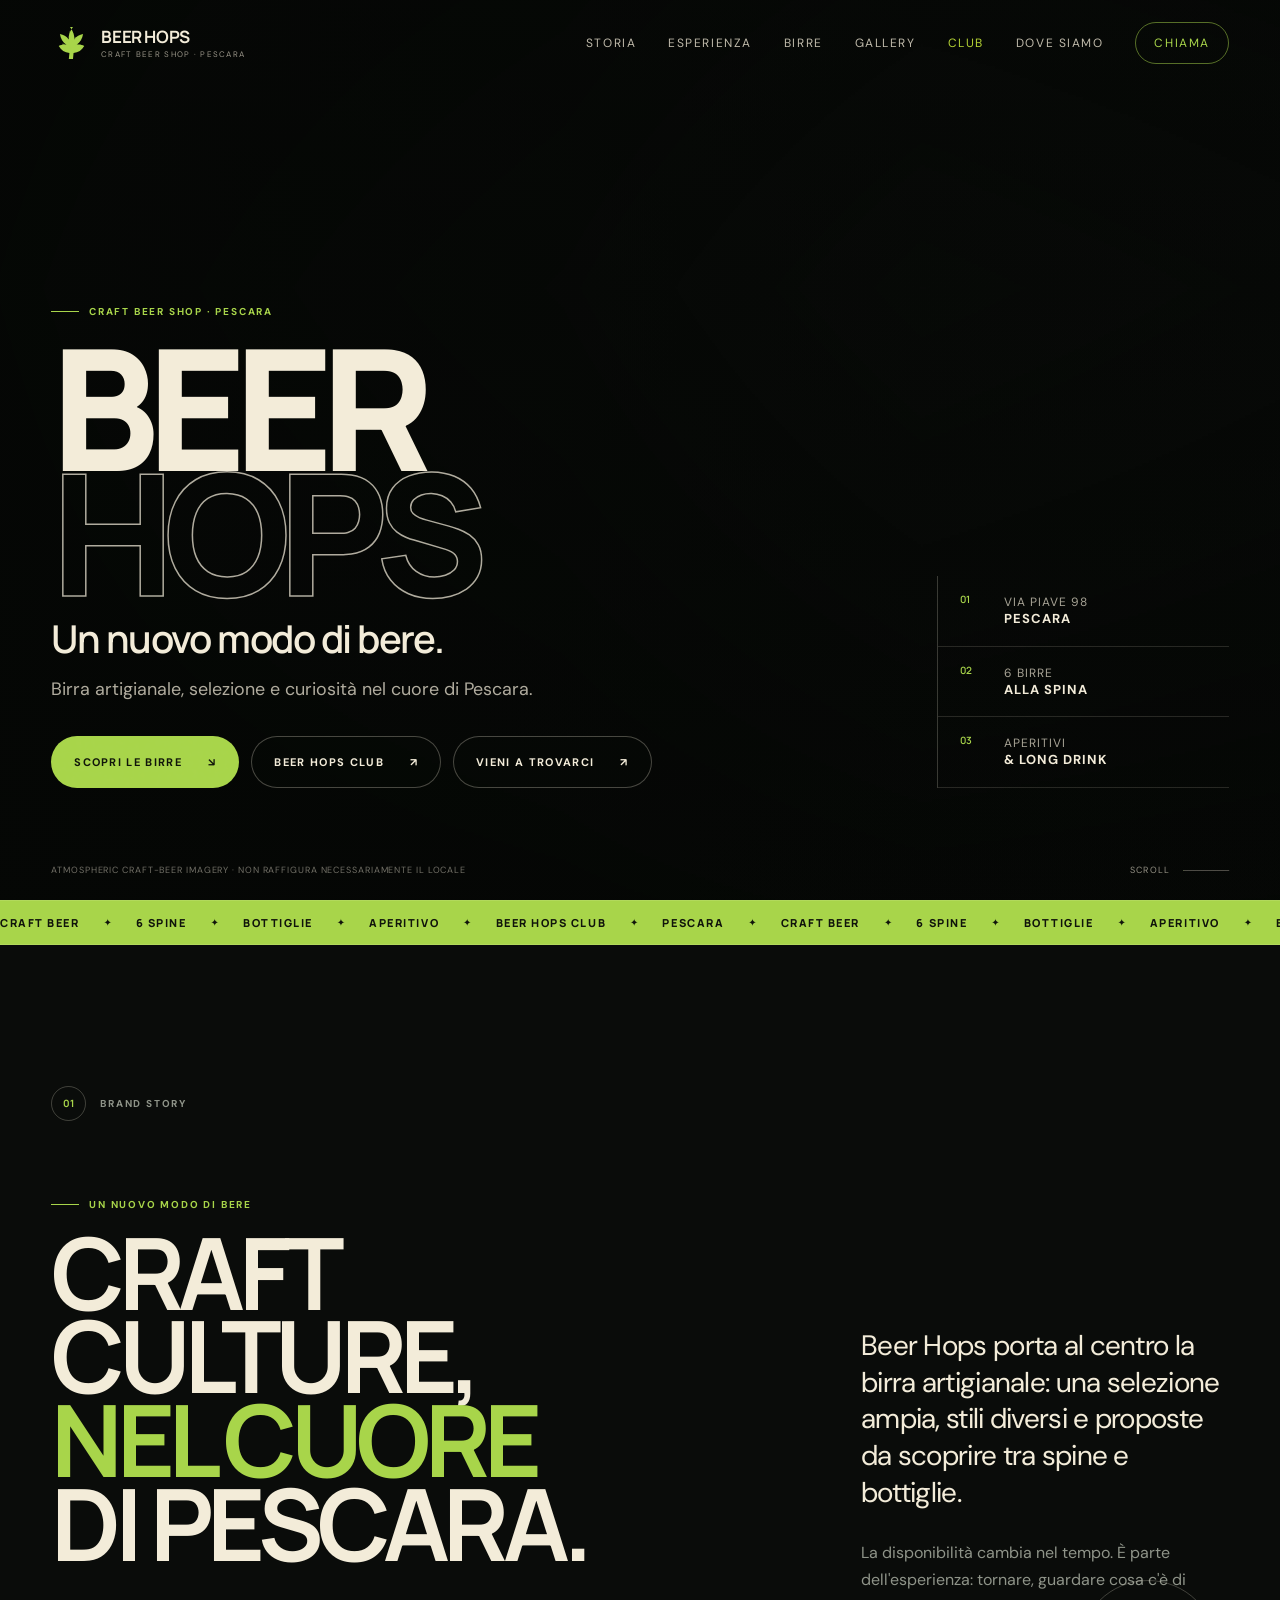
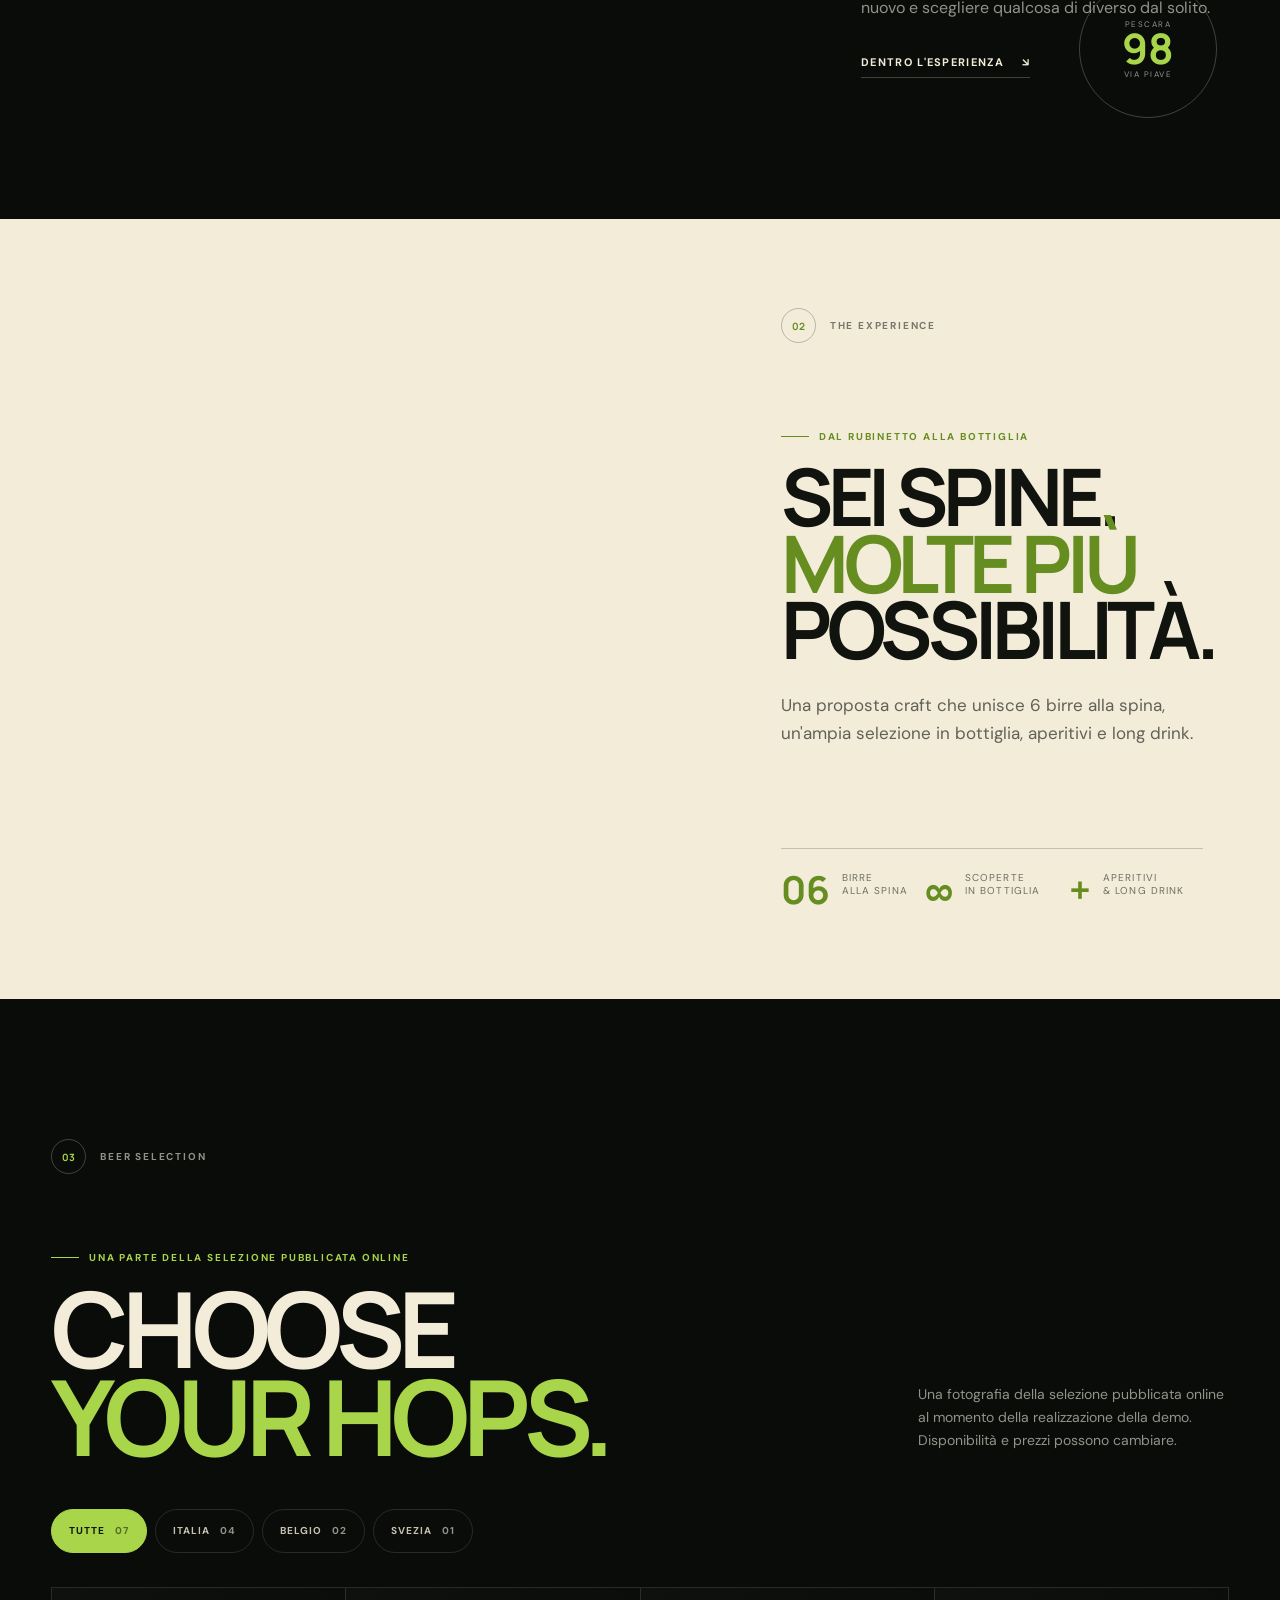
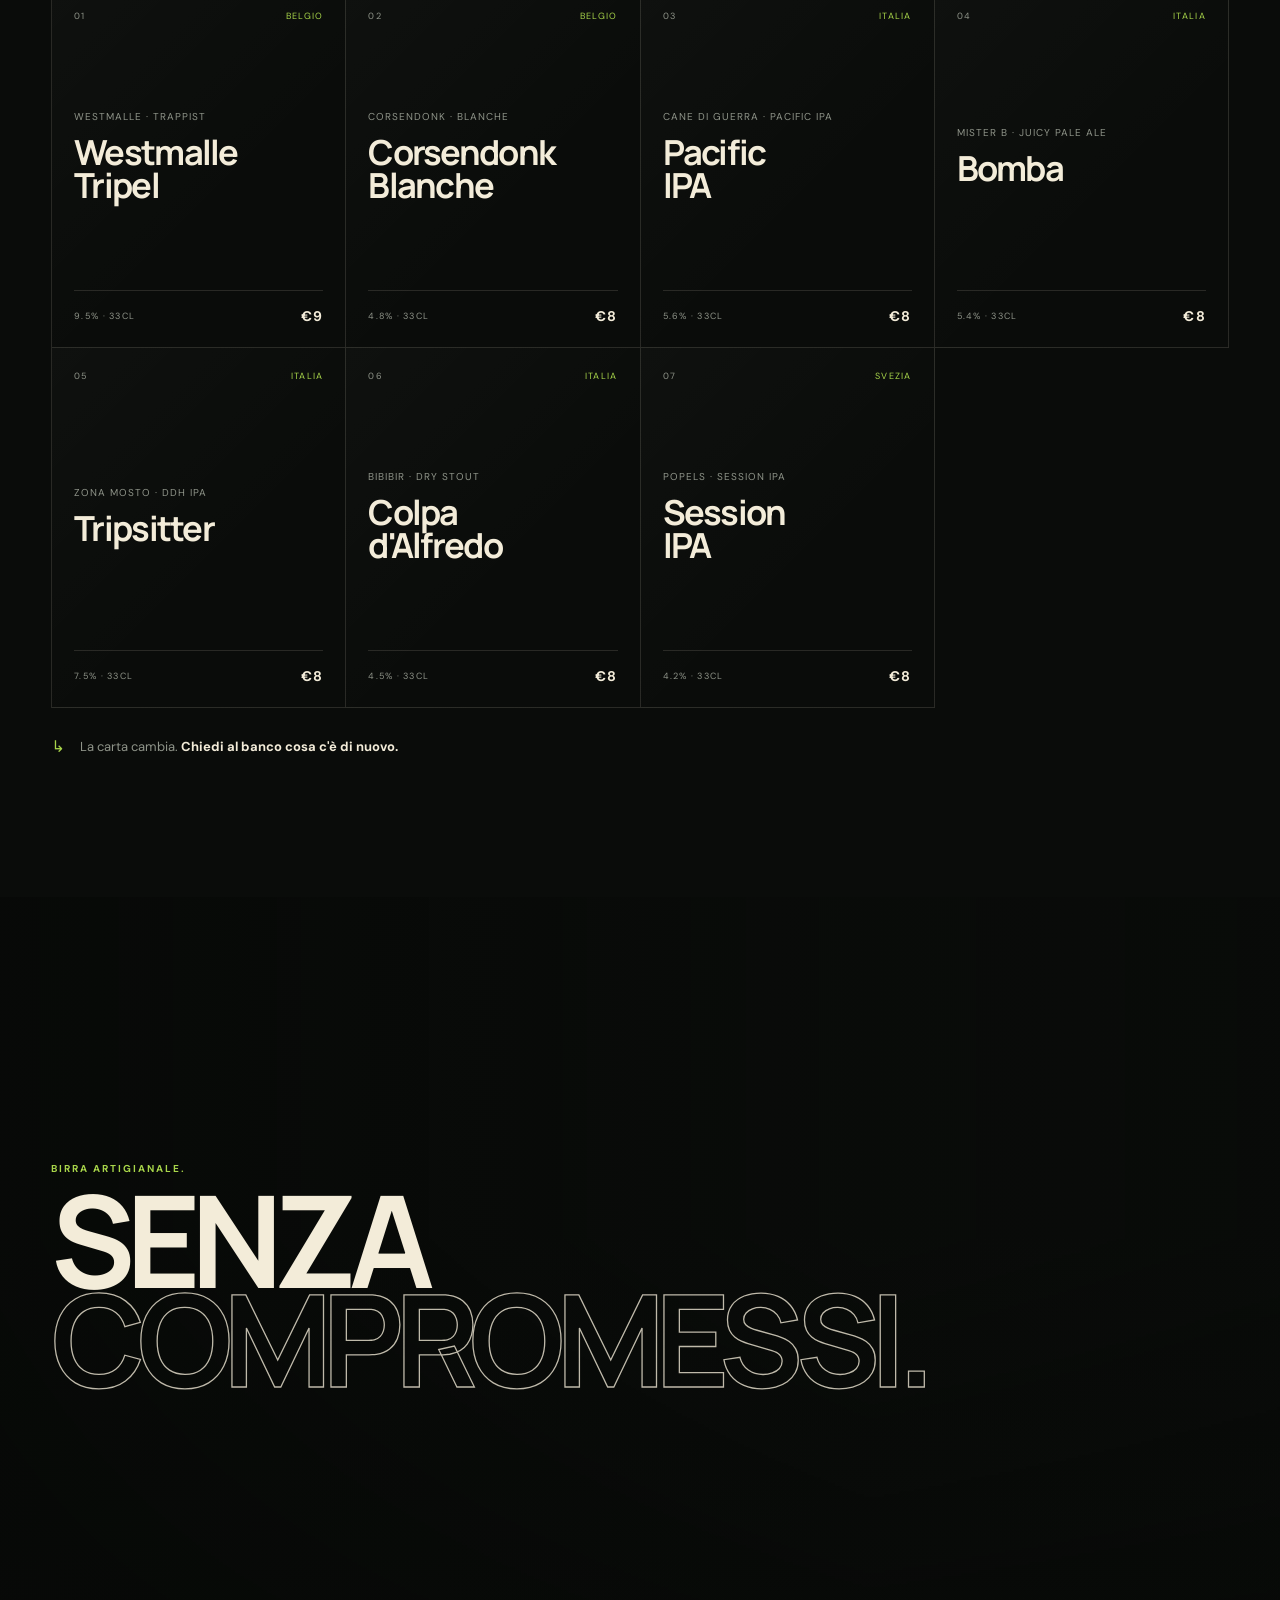
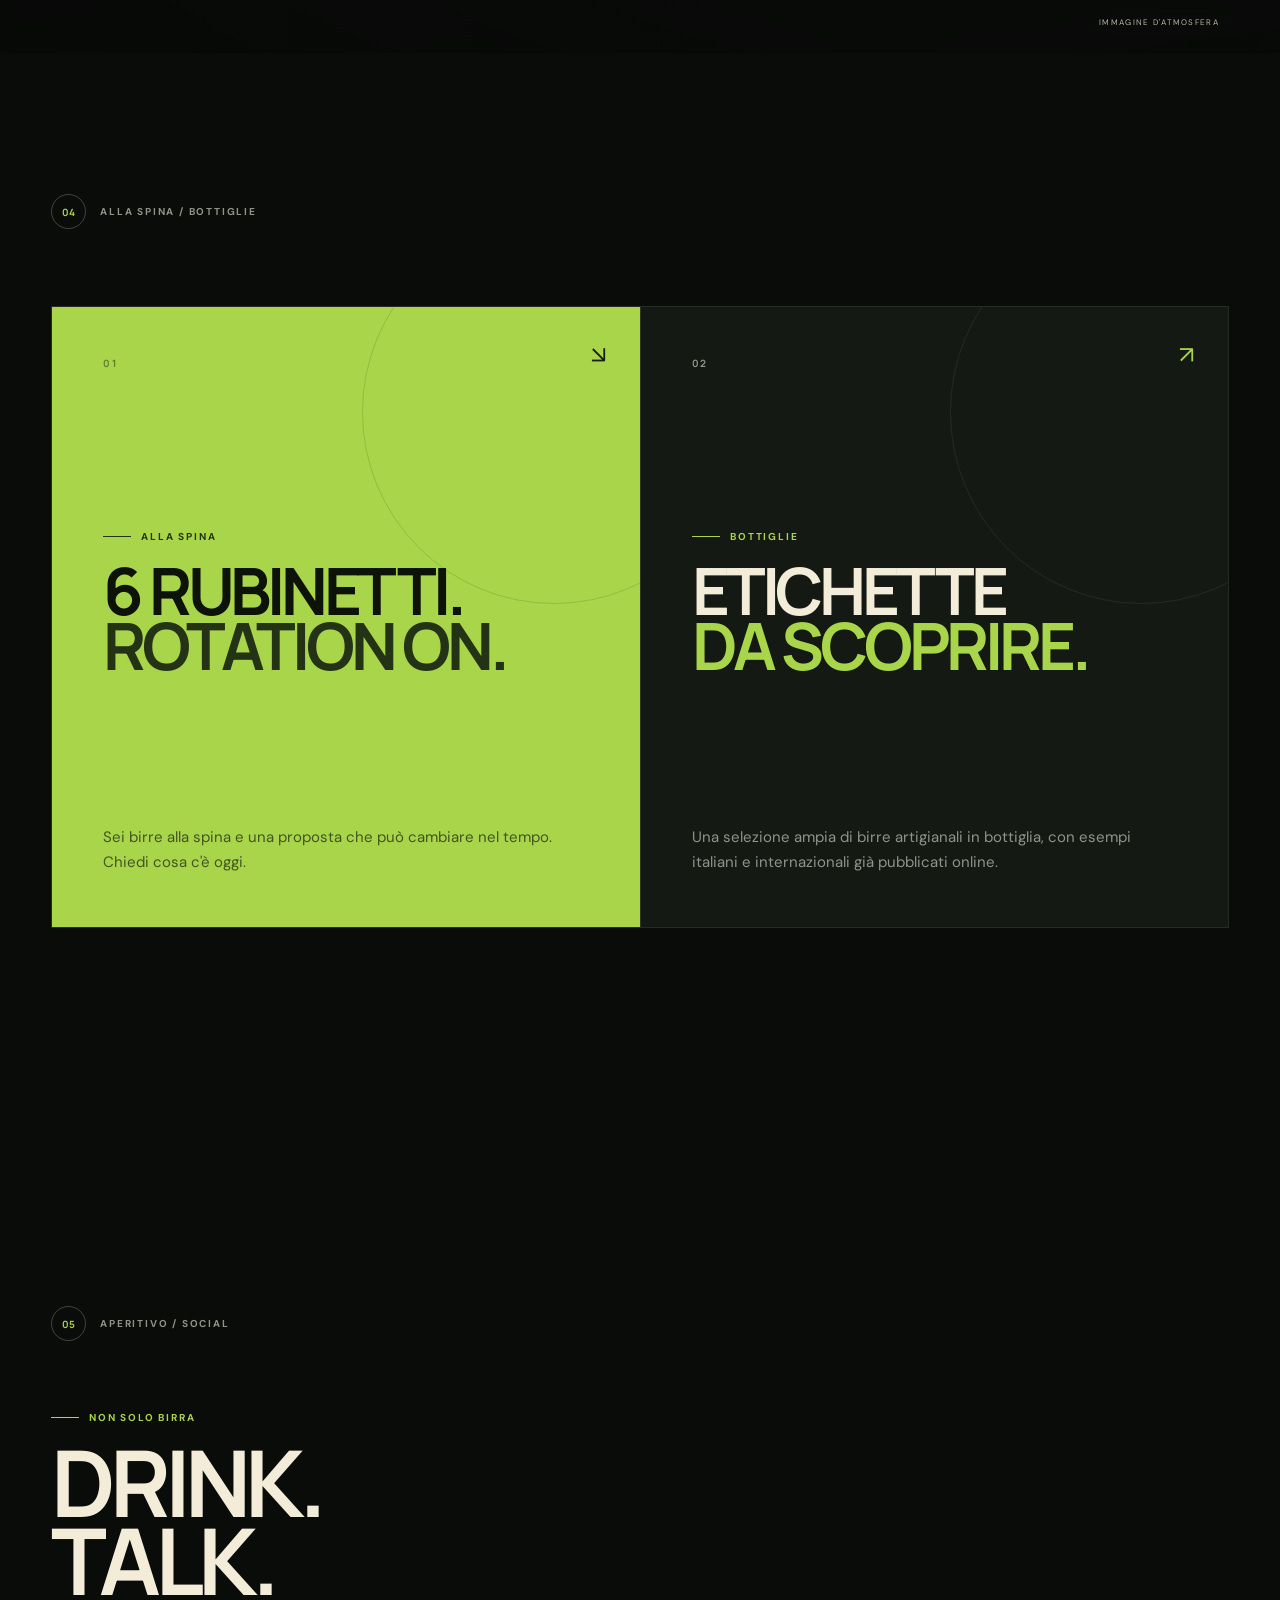
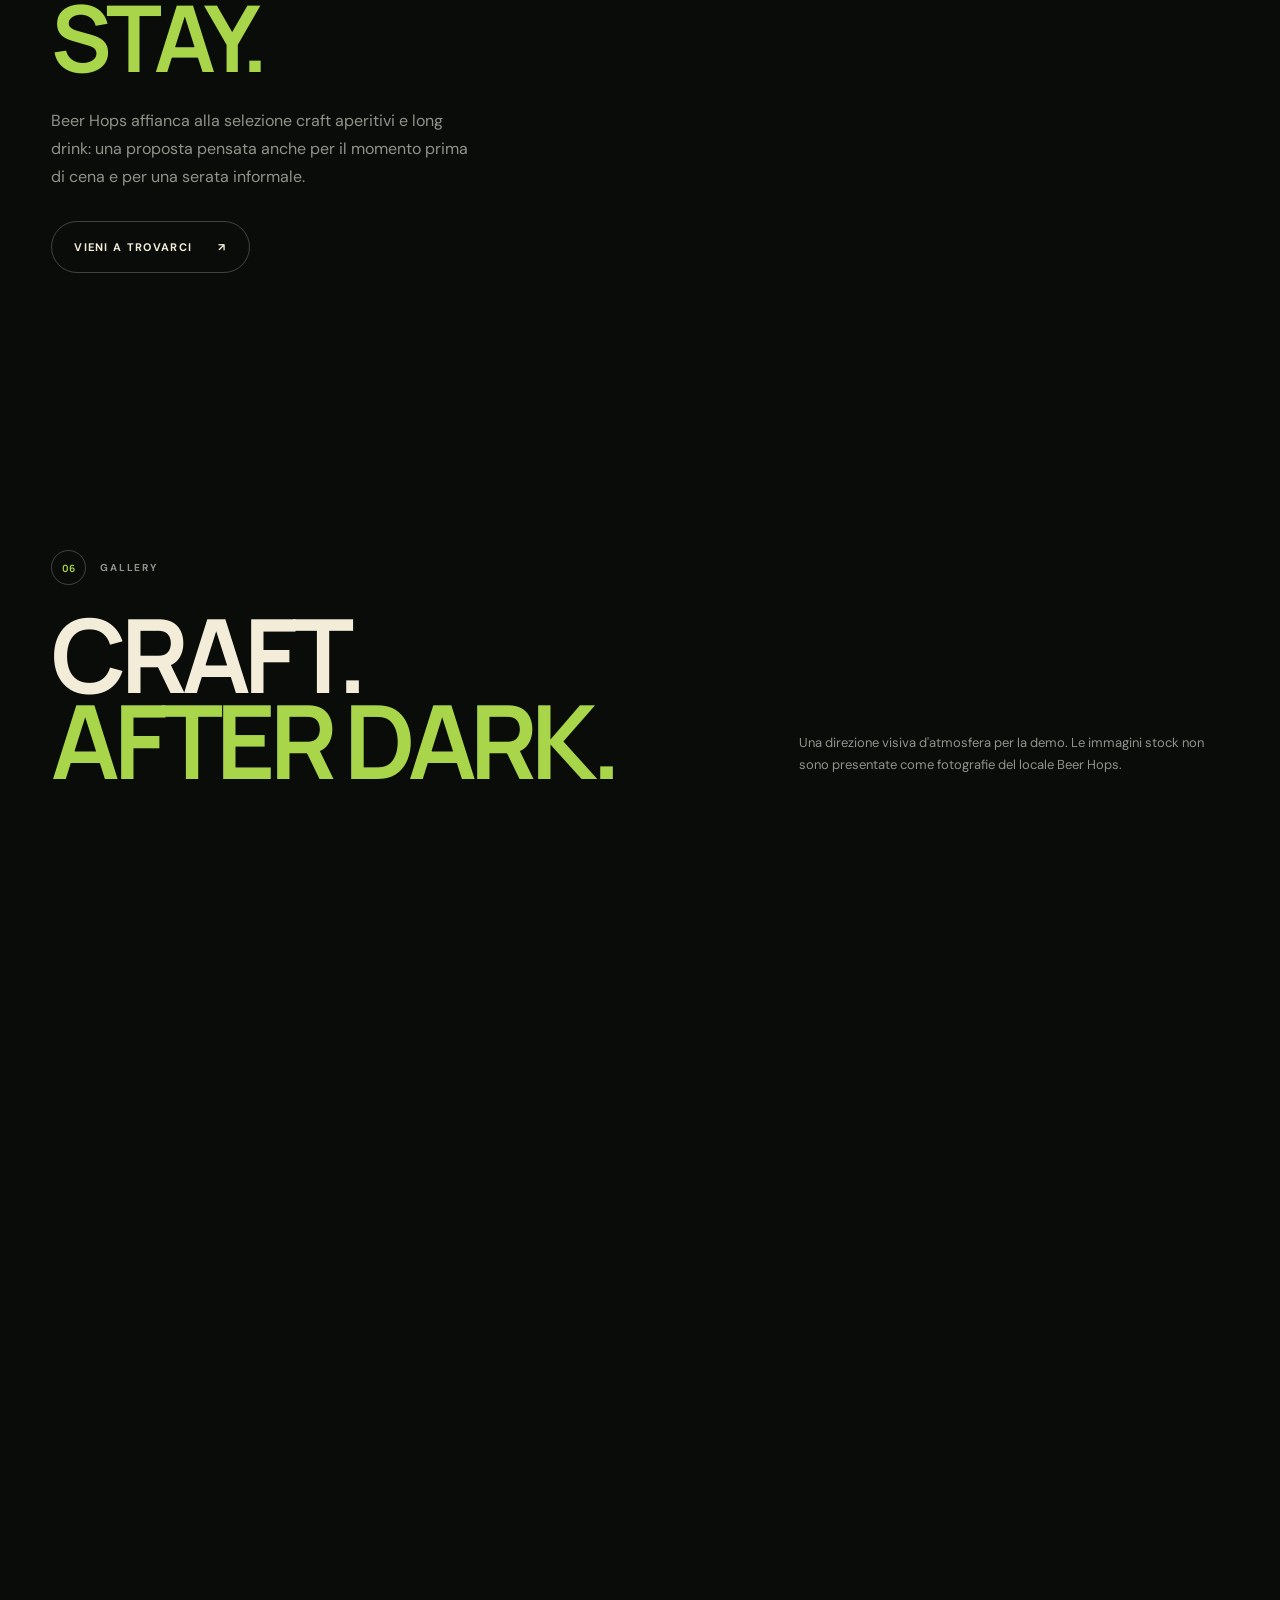
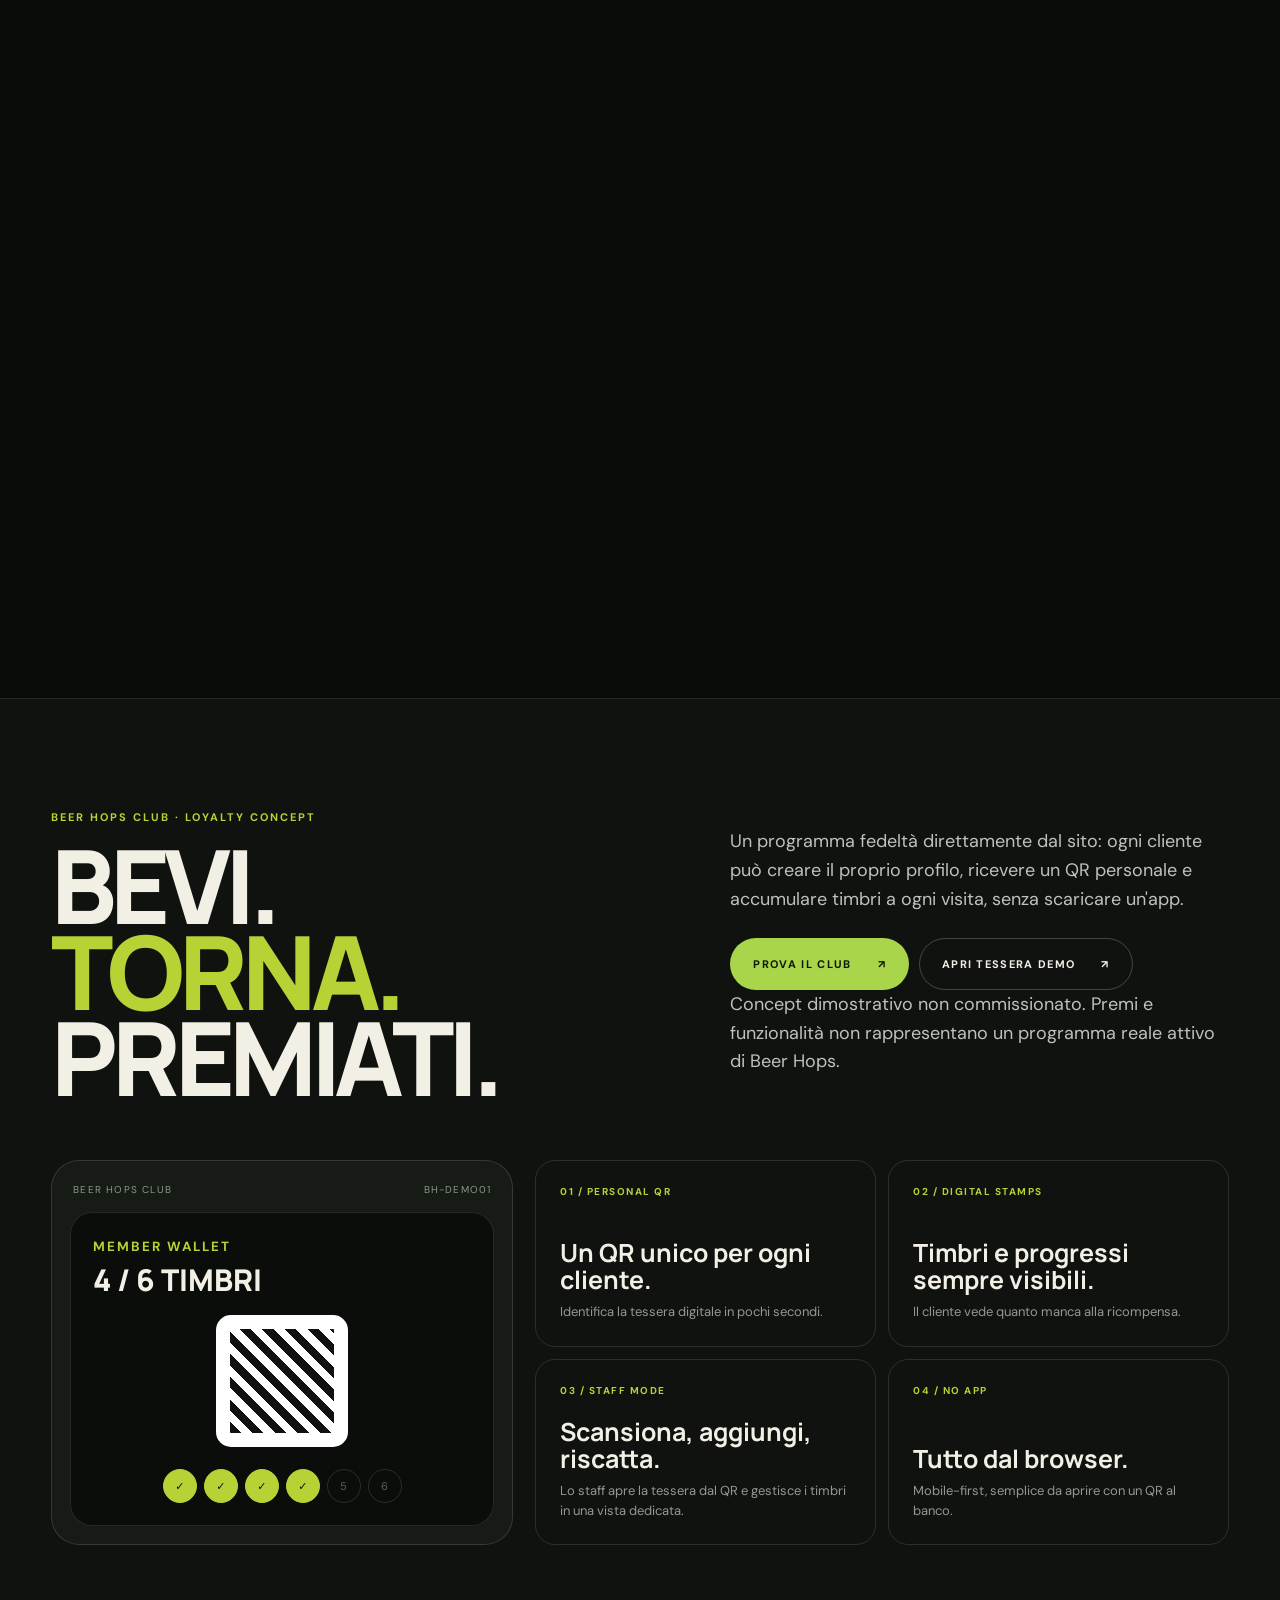
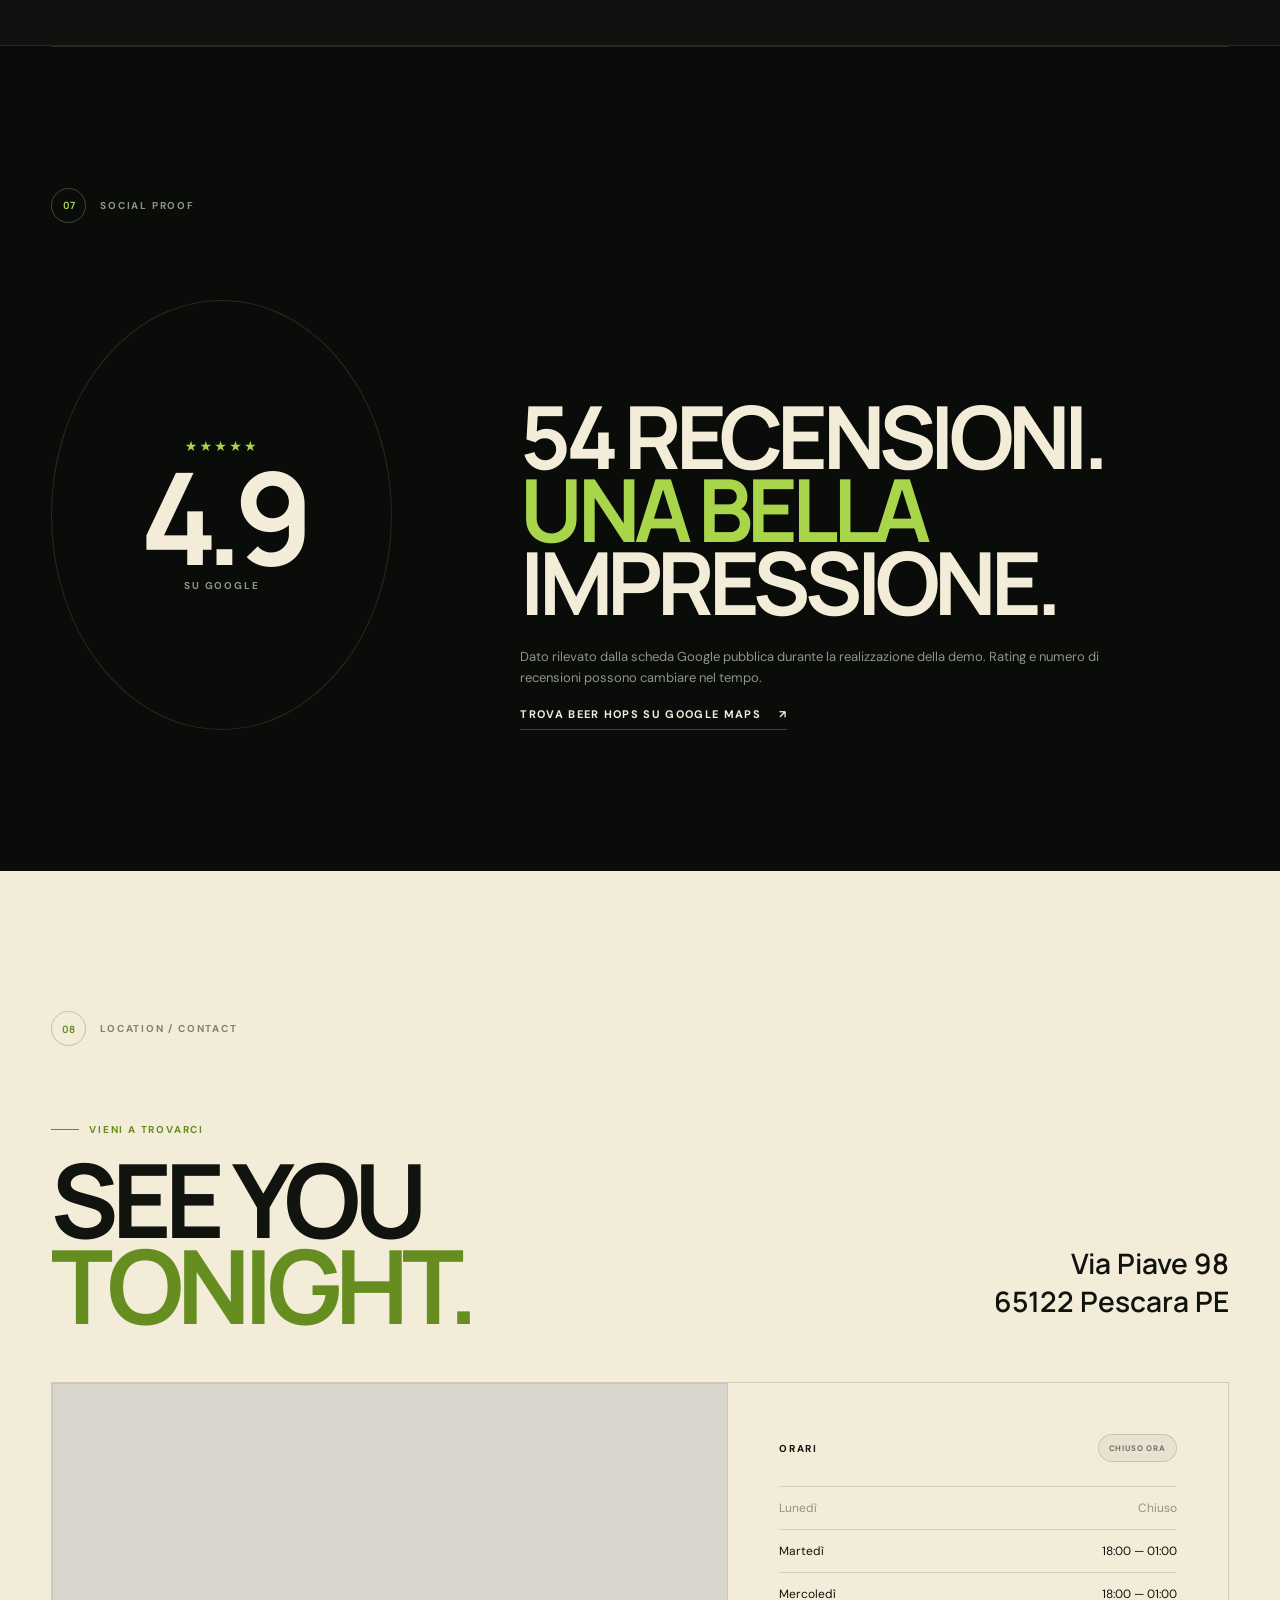
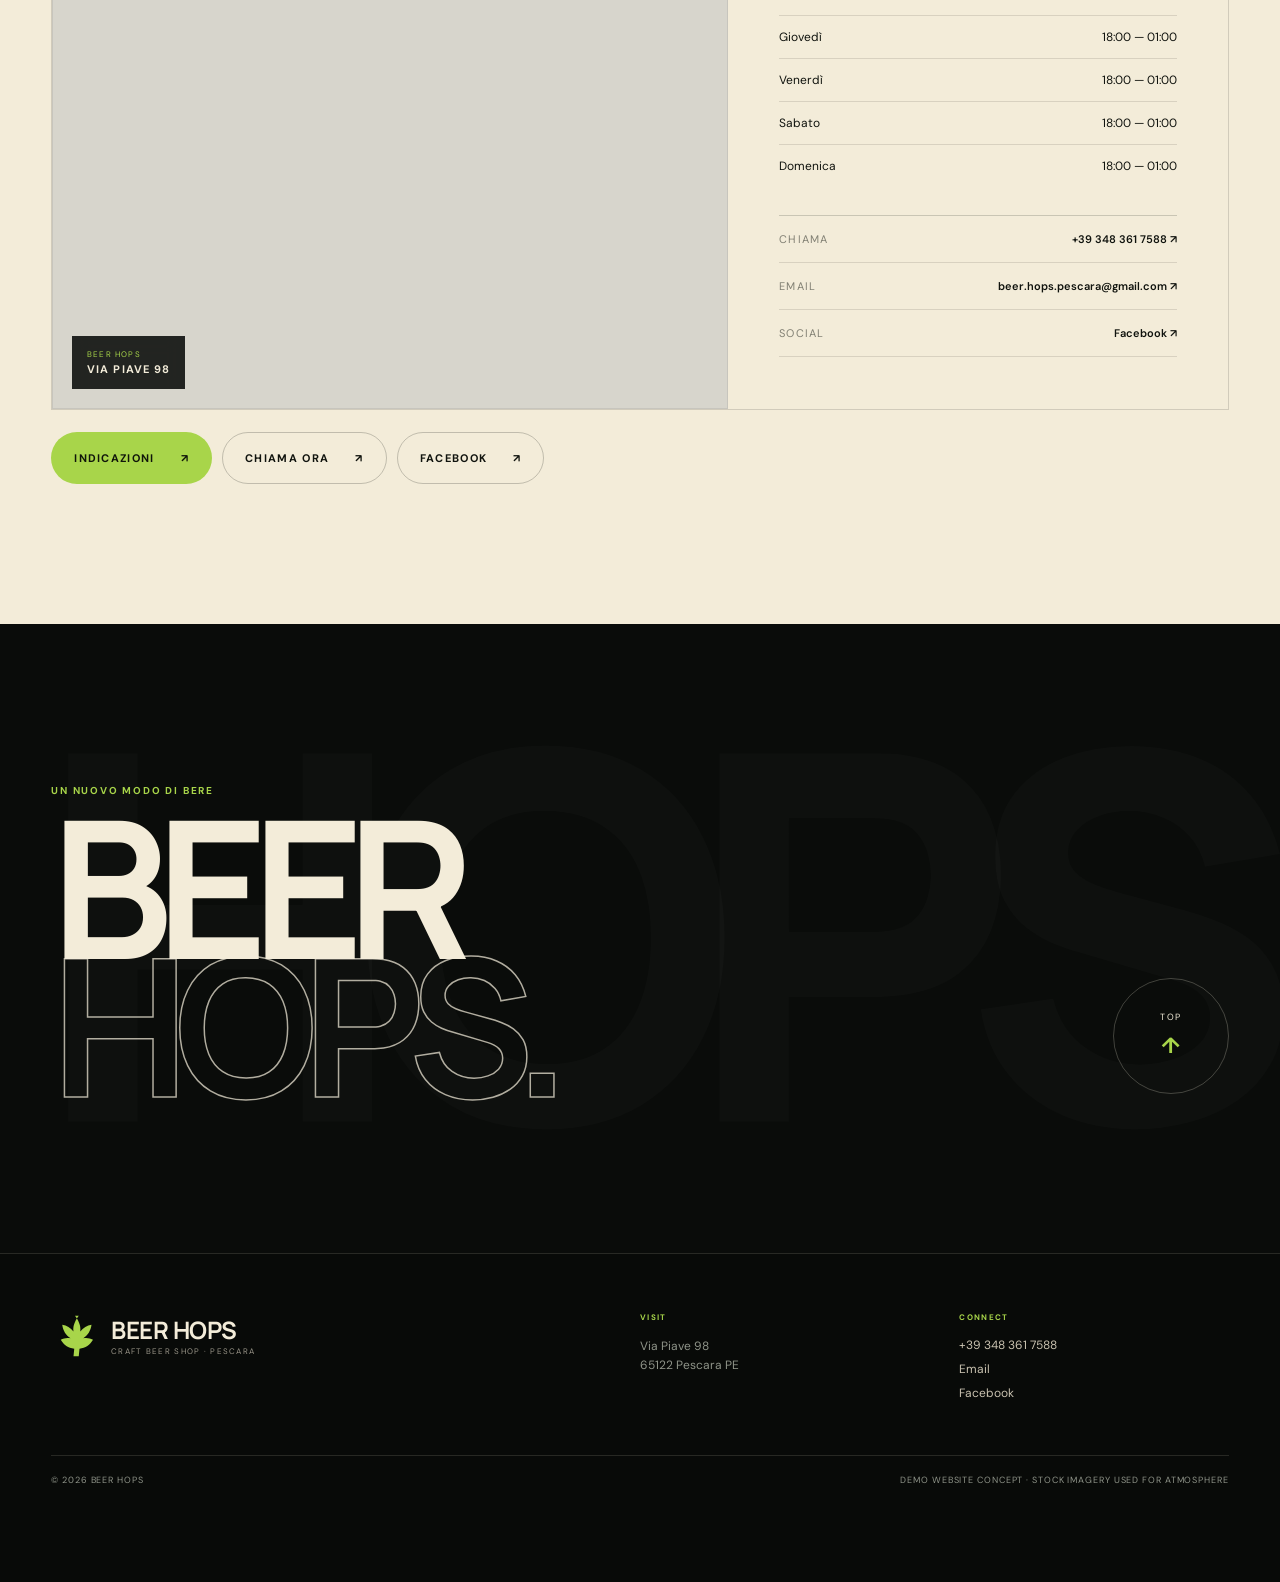
==== commit 953d8e2b: "Render Beer Hops Club directly and bust cached assets" ====
--- a/index.html
+++ b/index.html
@@ -17,7 +17,8 @@
   <link rel="preconnect" href="https://fonts.gstatic.com" crossorigin />
   <link rel="preconnect" href="https://images.pexels.com" />
   <link href="https://fonts.googleapis.com/css2?family=DM+Sans:wght@400;500;600;700&family=Manrope:wght@400;500;600;700;800&display=swap" rel="stylesheet" />
-  <link rel="stylesheet" href="styles.css" />
+  <link rel="stylesheet" href="styles.css?v=20260914-2" />
+  <link rel="stylesheet" href="club-teaser.css?v=20260914-2" />
 
   <script type="application/ld+json">
   {
@@ -72,6 +73,7 @@
       <a href="#experience">Esperienza</a>
       <a href="#selection">Birre</a>
       <a href="#gallery">Gallery</a>
+      <a class="club-nav-link" href="#club">Club</a>
       <a href="#visit">Dove siamo</a>
       <a class="nav-cta" href="tel:+393483617588">Chiama</a>
     </nav>
@@ -93,6 +95,7 @@
           <p class="hero-lead">Birra artigianale, selezione e curiosità nel cuore di Pescara.</p>
           <div class="hero-actions">
             <a class="button button-primary magnetic" href="#selection">Scopri le birre <span aria-hidden="true">↘</span></a>
+            <a class="button button-glass" href="#club">Beer Hops Club <span aria-hidden="true">↗</span></a>
             <a class="button button-glass" href="#visit">Vieni a trovarci <span aria-hidden="true">↗</span></a>
           </div>
         </div>
@@ -112,8 +115,8 @@
 
     <section class="ticker" aria-label="Beer Hops highlights">
       <div class="ticker-track" aria-hidden="true">
-        <span>CRAFT BEER</span><i>✦</i><span>6 SPINE</span><i>✦</i><span>BOTTIGLIE</span><i>✦</i><span>APERITIVO</span><i>✦</i><span>PESCARA</span><i>✦</i>
-        <span>CRAFT BEER</span><i>✦</i><span>6 SPINE</span><i>✦</i><span>BOTTIGLIE</span><i>✦</i><span>APERITIVO</span><i>✦</i><span>PESCARA</span><i>✦</i>
+        <span>CRAFT BEER</span><i>✦</i><span>6 SPINE</span><i>✦</i><span>BOTTIGLIE</span><i>✦</i><span>APERITIVO</span><i>✦</i><span>BEER HOPS CLUB</span><i>✦</i><span>PESCARA</span><i>✦</i>
+        <span>CRAFT BEER</span><i>✦</i><span>6 SPINE</span><i>✦</i><span>BOTTIGLIE</span><i>✦</i><span>APERITIVO</span><i>✦</i><span>BEER HOPS CLUB</span><i>✦</i><span>PESCARA</span><i>✦</i>
       </div>
     </section>
 
@@ -214,6 +217,42 @@
       </div>
     </section>
 
+    <section class="club-home-section" id="club" aria-labelledby="club-title">
+      <div class="shell">
+        <div class="club-home-head">
+          <div>
+            <p class="club-home-kicker">BEER HOPS CLUB · LOYALTY CONCEPT</p>
+            <h2 id="club-title">BEVI.<br><em>TORNA.</em><br>PREMIATI.</h2>
+          </div>
+          <div class="club-home-intro">
+            <p>Un programma fedeltà direttamente dal sito: ogni cliente può creare il proprio profilo, ricevere un QR personale e accumulare timbri a ogni visita, senza scaricare un'app.</p>
+            <div class="club-home-actions">
+              <a class="button button-primary" href="club/">Prova il Club <span aria-hidden="true">↗</span></a>
+              <a class="button button-outline" href="club/?member=BH-DEMO01">Apri tessera demo <span aria-hidden="true">↗</span></a>
+            </div>
+            <p class="club-demo-note">Concept dimostrativo non commissionato. Premi e funzionalità non rappresentano un programma reale attivo di Beer Hops.</p>
+          </div>
+        </div>
+        <div class="club-home-demo">
+          <div class="club-phone" aria-label="Anteprima tessera fedeltà Beer Hops Club">
+            <div class="club-phone-top"><span>BEER HOPS CLUB</span><span>BH-DEMO01</span></div>
+            <div class="club-phone-card">
+              <small>MEMBER WALLET</small>
+              <h3>4 / 6 TIMBRI</h3>
+              <div class="club-mini-qr" aria-hidden="true"></div>
+              <div class="club-mini-progress" aria-hidden="true"><span class="on">✓</span><span class="on">✓</span><span class="on">✓</span><span class="on">✓</span><span>5</span><span>6</span></div>
+            </div>
+          </div>
+          <div class="club-home-features">
+            <article class="club-feature"><span>01 / PERSONAL QR</span><div><strong>Un QR unico per ogni cliente.</strong><p>Identifica la tessera digitale in pochi secondi.</p></div></article>
+            <article class="club-feature"><span>02 / DIGITAL STAMPS</span><div><strong>Timbri e progressi sempre visibili.</strong><p>Il cliente vede quanto manca alla ricompensa.</p></div></article>
+            <article class="club-feature"><span>03 / STAFF MODE</span><div><strong>Scansiona, aggiungi, riscatta.</strong><p>Lo staff apre la tessera dal QR e gestisce i timbri in una vista dedicata.</p></div></article>
+            <article class="club-feature"><span>04 / NO APP</span><div><strong>Tutto dal browser.</strong><p>Mobile-first, semplice da aprire con un QR al banco.</p></div></article>
+          </div>
+        </div>
+      </div>
+    </section>
+
     <section class="reviews section shell" aria-labelledby="reviews-title">
       <div class="section-kicker reveal"><span>07</span><p>SOCIAL PROOF</p></div>
       <div class="reviews-grid"><div class="reviews-score reveal"><span class="stars" aria-label="5 stelle su 5">★★★★★</span><strong>4.9</strong><p id="reviews-title">SU GOOGLE</p></div><div class="reviews-copy reveal"><h2>54 RECENSIONI.<br><em>UNA BELLA</em><br>IMPRESSIONE.</h2><p>Dato rilevato dalla scheda Google pubblica durante la realizzazione della demo. Rating e numero di recensioni possono cambiare nel tempo.</p><a class="arrow-link" target="_blank" rel="noreferrer" href="https://www.google.com/maps/search/?api=1&query=Beer+Hops+Via+Piave+98+Pescara">Trova Beer Hops su Google Maps <span aria-hidden="true">↗</span></a></div></div>
@@ -236,8 +275,8 @@
 
   <footer class="site-footer"><div class="shell footer-main"><a class="brand footer-brand" href="#top" aria-label="Beer Hops home"><span class="brand-mark" aria-hidden="true"><svg viewBox="0 0 64 64" focusable="false"><path d="M32 5c6 8 8 15 7 21 4-5 9-8 15-9-1 8-5 14-11 18 5-1 9 0 13 2-4 7-10 11-18 12l-1 10h-7l1-10c-8-1-14-5-18-12 4-2 8-3 13-2-6-4-10-10-11-18 6 1 11 4 15 9-1-6 1-13 7-21Z" fill="currentColor"/></svg></span><span class="brand-copy"><strong>BEER HOPS</strong><small>CRAFT BEER SHOP · PESCARA</small></span></a><div class="footer-address"><span>VISIT</span><p>Via Piave 98<br>65122 Pescara PE</p></div><div class="footer-links"><span>CONNECT</span><a href="tel:+393483617588">+39 348 361 7588</a><a href="mailto:beer.hops.pescara@gmail.com">Email</a><a target="_blank" rel="noreferrer" href="https://www.facebook.com/BeerHopsPescara">Facebook</a></div></div><div class="shell footer-bottom"><span>© <span id="year"></span> BEER HOPS</span><span>Demo website concept · stock imagery used for atmosphere</span></div></footer>
 
-  <div class="mobile-bar" aria-label="Azioni rapide"><a href="tel:+393483617588">CHIAMA</a><a target="_blank" rel="noreferrer" href="https://www.google.com/maps/dir/?api=1&destination=Beer+Hops+Via+Piave+98+Pescara">INDICAZIONI ↗</a></div>
-
-  <script src="script.js"></script>
+  <div class="mobile-bar" aria-label="Azioni rapide"><a href="club/">CLUB</a><a href="tel:+393483617588">CHIAMA</a><a target="_blank" rel="noreferrer" href="https://www.google.com/maps/dir/?api=1&destination=Beer+Hops+Via+Piave+98+Pescara">INDICAZIONI ↗</a></div>
+
+  <script src="script.js?v=20260914-2"></script>
 </body>
 </html>
--- a/styles.css
+++ b/styles.css
@@ -1,194 +1,377 @@
 :root {
-  --bg: #090b08;
-  --panel: #10130f;
-  --panel-2: #151914;
-  --ink: #f3f0e8;
-  --muted: #9ca196;
-  --line: rgba(243,240,232,.14);
-  --lime: #c9f35a;
-  --amber: #f0ad35;
-  --max: 1320px;
-  --radius: 28px;
+  --bg: #0a0c0a;
+  --bg-soft: #111410;
+  --panel: #151914;
+  --panel-2: #1a1f18;
+  --cream: #f3ecd9;
+  --cream-dim: #c9c2b0;
+  --muted: #8f9489;
+  --line: rgba(243,236,217,.13);
+  --line-strong: rgba(243,236,217,.24);
+  --green: #a8d54a;
+  --green-deep: #668d20;
+  --green-dark: #243315;
+  --max: 1440px;
+  --pad: clamp(22px, 4vw, 64px);
+  --header-h: 86px;
+  --radius: 26px;
+  --ease: cubic-bezier(.22,.61,.36,1);
 }
 
 * { box-sizing: border-box; }
 html { scroll-behavior: smooth; background: var(--bg); }
-body {
-  margin: 0;
-  color: var(--ink);
-  background: var(--bg);
-  font-family: "DM Sans", system-ui, sans-serif;
-  overflow-x: hidden;
-}
+body { margin: 0; min-width: 320px; overflow-x: hidden; background: var(--bg); color: var(--cream); font-family: "DM Sans", system-ui, sans-serif; -webkit-font-smoothing: antialiased; text-rendering: optimizeLegibility; }
+img { display: block; width: 100%; }
 a { color: inherit; text-decoration: none; }
-button { font: inherit; }
-::selection { background: var(--lime); color: #0a0d09; }
-
-.noise {
-  pointer-events: none; position: fixed; inset: 0; z-index: 99; opacity: .025;
-  background-image: url("data:image/svg+xml,%3Csvg viewBox='0 0 180 180' xmlns='http://www.w3.org/2000/svg'%3E%3Cfilter id='n'%3E%3CfeTurbulence type='fractalNoise' baseFrequency='.8' numOctaves='4' stitchTiles='stitch'/%3E%3C/filter%3E%3Crect width='100%25' height='100%25' filter='url(%23n)' opacity='.9'/%3E%3C/svg%3E");
-}
-.cursor-glow { position: fixed; z-index: 0; width: 420px; height: 420px; border-radius: 50%; background: radial-gradient(circle, rgba(201,243,90,.08), transparent 68%); transform: translate(-50%,-50%); pointer-events: none; transition: opacity .3s; }
-
-.site-header {
-  width: min(calc(100% - 44px), var(--max));
-  height: 96px; margin: 0 auto; display: flex; align-items: center; justify-content: space-between;
-  position: absolute; inset: 0 0 auto; z-index: 30; border-bottom: 1px solid var(--line);
-}
-.brand { display: inline-flex; gap: 12px; align-items: center; }
-.brand-mark { width: 44px; height: 44px; display: grid; place-items: center; color: var(--lime); }
+button, input, textarea, select { font: inherit; }
+button { color: inherit; }
+::selection { background: var(--green); color: #0a0c0a; }
+.skip-link { position: fixed; left: 16px; top: -100px; z-index: 9999; background: var(--cream); color: #111; padding: 12px 16px; border-radius: 999px; }
+.skip-link:focus { top: 16px; }
+.noise { position: fixed; inset: 0; z-index: 999; pointer-events: none; opacity: .055; mix-blend-mode: soft-light; background-image: url("data:image/svg+xml,%3Csvg viewBox='0 0 180 180' xmlns='http://www.w3.org/2000/svg'%3E%3Cfilter id='n'%3E%3CfeTurbulence type='fractalNoise' baseFrequency='.95' numOctaves='3' stitchTiles='stitch'/%3E%3C/filter%3E%3Crect width='100%25' height='100%25' filter='url(%23n)' opacity='.55'/%3E%3C/svg%3E"); }
+.cursor-glow { position: fixed; width: 420px; height: 420px; border-radius: 50%; z-index: 0; pointer-events: none; transform: translate(-50%, -50%); background: radial-gradient(circle, rgba(168,213,74,.08), rgba(168,213,74,0) 68%); filter: blur(10px); }
+.shell { width: min(var(--max), calc(100% - var(--pad) * 2)); margin-inline: auto; }
+.section { padding-block: clamp(96px, 11vw, 170px); }
+.site-header { position: fixed; inset: 0 0 auto 0; z-index: 1000; height: var(--header-h); padding: 0 var(--pad); display: flex; align-items: center; justify-content: space-between; border-bottom: 1px solid transparent; transition: background .35s ease, border-color .35s ease, backdrop-filter .35s ease, height .35s ease; }
+.site-header.scrolled { height: 74px; background: rgba(10,12,10,.82); backdrop-filter: blur(18px); border-color: var(--line); }
+.brand { display: inline-flex; align-items: center; gap: 12px; min-width: 0; }
+.brand-mark { width: 38px; height: 38px; display: grid; place-items: center; color: var(--green); }
 .brand-mark svg { width: 100%; height: 100%; }
-.brand-copy { display: flex; flex-direction: column; gap: 1px; }
-.brand-copy strong { font: 800 18px/1 "Manrope", sans-serif; letter-spacing: .07em; }
-.brand-copy small { font: 600 8px/1.2 "Manrope", sans-serif; letter-spacing: .16em; color: var(--muted); }
-.main-nav { display: flex; align-items: center; gap: 34px; font-size: 13px; font-weight: 600; }
-.main-nav a:not(.nav-cta) { color: #ced2c8; transition: color .25s; }
-.main-nav a:not(.nav-cta):hover { color: var(--lime); }
-.nav-cta { border: 1px solid rgba(201,243,90,.45); border-radius: 999px; padding: 12px 20px; color: var(--lime); }
+.brand-copy { display: flex; flex-direction: column; line-height: 1; gap: 5px; }
+.brand-copy strong { font-family: "Manrope", sans-serif; font-size: 17px; letter-spacing: -.02em; }
+.brand-copy small { font-size: 8px; letter-spacing: .16em; color: rgba(243,236,217,.62); }
+.main-nav { display: flex; align-items: center; gap: clamp(22px, 2.5vw, 38px); }
+.main-nav a { position: relative; font-size: 12px; text-transform: uppercase; letter-spacing: .13em; color: rgba(243,236,217,.78); transition: color .2s ease; }
+.main-nav a::after { content: ""; position: absolute; left: 0; right: 100%; bottom: -7px; height: 1px; background: var(--green); transition: right .3s var(--ease); }
+.main-nav a:hover, .main-nav a:focus-visible { color: var(--cream); }
+.main-nav a:hover::after, .main-nav a:focus-visible::after { right: 0; }
+.main-nav .nav-cta { padding: 12px 18px; border: 1px solid rgba(168,213,74,.5); border-radius: 999px; color: var(--green); }
+.main-nav .nav-cta::after { display: none; }
 .menu-toggle { display: none; }
-
-.hero { min-height: 900px; height: 100svh; position: relative; overflow: hidden; display: grid; grid-template-columns: minmax(0, 1.05fr) minmax(430px, .95fr); align-items: center; max-width: 1600px; margin: 0 auto; padding: 130px max(24px, calc((100vw - var(--max))/2)) 70px; }
-.hero-grid { position: absolute; inset: 0; background-image: linear-gradient(rgba(255,255,255,.025) 1px, transparent 1px), linear-gradient(90deg, rgba(255,255,255,.025) 1px, transparent 1px); background-size: 72px 72px; mask-image: linear-gradient(to bottom, black 0%, transparent 80%); }
-.hero:before { content: ""; position: absolute; width: 760px; height: 760px; border-radius: 50%; background: radial-gradient(circle, rgba(201,243,90,.09), rgba(201,243,90,.02) 45%, transparent 70%); right: -170px; top: 70px; }
-.hero-copy { position: relative; z-index: 2; padding-right: 28px; }
-.eyebrow { display: flex; align-items: center; gap: 10px; font: 700 11px/1 "Manrope", sans-serif; letter-spacing: .18em; color: var(--muted); }
-.eyebrow > span { display: inline-block; width: 34px; height: 1px; background: var(--lime); }
-.hero h1, .section h2, .contact-cta h2 { margin: 24px 0 26px; font: 800 clamp(70px, 7.1vw, 126px)/.82 "Manrope", sans-serif; letter-spacing: -.065em; text-transform: uppercase; }
-.hero h1 em, .section h2 em, .contact-cta h2 em { font-style: normal; color: var(--lime); }
-.hero-lead { max-width: 600px; color: #c1c5bc; font-size: clamp(17px,1.5vw,21px); line-height: 1.55; }
-.hero-actions { display: flex; gap: 12px; align-items: center; margin-top: 36px; }
-.button { min-height: 56px; border-radius: 999px; display: inline-flex; align-items: center; justify-content: center; gap: 26px; padding: 0 24px; font-weight: 700; font-size: 13px; transition: transform .25s, background .25s, color .25s, border-color .25s; }
-.button-primary { background: var(--lime); color: #0b0e09; }
-.button-primary:hover { background: #ddff7d; }
-.button-ghost { border: 1px solid var(--line); color: #d8dbd4; }
-.button-ghost:hover { border-color: rgba(201,243,90,.45); color: var(--lime); }
-.hero-meta { display: flex; gap: 54px; margin-top: 64px; padding-top: 24px; border-top: 1px solid var(--line); max-width: 580px; }
-.hero-meta > div { display: grid; gap: 5px; }
-.hero-meta strong { font-size: 15px; }
-.hero-meta span:last-child { color: var(--muted); font-size: 13px; }
-.meta-kicker { color: var(--lime)!important; font: 700 9px/1 "Manrope"; letter-spacing: .16em; }
-
-.hero-visual { position: relative; height: 640px; display: grid; place-items: center; }
-.orbit { position: absolute; border: 1px solid rgba(201,243,90,.18); border-radius: 50%; }
-.orbit-one { width: 540px; height: 540px; animation: pulse 5s ease-in-out infinite; }
-.orbit-two { width: 390px; height: 390px; border-style: dashed; animation: spin 30s linear infinite; }
-.hop-word { position: absolute; font: 800 160px/.8 "Manrope"; letter-spacing: -.08em; color: rgba(255,255,255,.025); transform: rotate(-90deg); right: -130px; }
-.beer-glass-wrap { width: 270px; height: 490px; position: relative; filter: drop-shadow(0 40px 60px rgba(0,0,0,.45)); transform: rotate(4deg); animation: float 5s ease-in-out infinite; }
-.glass-shadow { position: absolute; bottom: -26px; left: 35px; width: 210px; height: 42px; border-radius: 50%; background: rgba(0,0,0,.5); filter: blur(14px); }
-.beer-glass { position: absolute; inset: 0; border: 3px solid rgba(255,255,255,.5); border-top: 7px solid rgba(255,255,255,.7); border-radius: 22px 22px 48px 48px; overflow: hidden; background: rgba(255,255,255,.06); box-shadow: inset 15px 0 25px rgba(255,255,255,.08), inset -18px 0 30px rgba(0,0,0,.12); }
-.beer-liquid { position: absolute; left: 9px; right: 9px; bottom: 9px; height: 77%; border-radius: 7px 7px 36px 36px; background: linear-gradient(90deg, #ca7414 0%, #f2b336 35%, #e79a23 70%, #b85b0f 100%); overflow: hidden; box-shadow: inset 20px 0 20px rgba(255,255,255,.1), inset -20px 0 20px rgba(81,40,4,.2); }
-.foam { position: absolute; top: 87px; left: 9px; right: 9px; height: 76px; z-index: 3; background: linear-gradient(#fff8d9,#e9dfb7); border-radius: 14px 14px 42% 42%; box-shadow: 0 5px 12px rgba(255,244,199,.28); }
-.foam i { position:absolute; display:block; background:#f7edc8; border-radius:50%; }
-.foam i:nth-child(1){width:68px;height:62px;left:-8px;top:-24px}.foam i:nth-child(2){width:88px;height:75px;left:46px;top:-38px}.foam i:nth-child(3){width:76px;height:68px;right:24px;top:-30px}.foam i:nth-child(4){width:60px;height:58px;right:-5px;top:-19px}
-.glass-shine { position: absolute; z-index: 4; left: 23px; top: 38px; width: 18px; height: 360px; border-radius: 10px; background: linear-gradient(to bottom, rgba(255,255,255,.34), transparent); filter: blur(1px); }
-.glass-label { position: absolute; z-index: 5; inset: 200px 0 auto; text-align: center; color: #0c0e0b; text-shadow: 0 1px rgba(255,255,255,.1); }
-.glass-label strong { font: 800 39px/.84 "Manrope"; letter-spacing: -.06em; }
-.glass-label span { display:block; font:700 9px/1 "Manrope"; letter-spacing:.28em; margin-top:10px; }
-.bubble { position:absolute; bottom:-20px; width:6px; height:6px; border-radius:50%; border:1px solid rgba(255,255,255,.7); animation:bubble 3.5s linear infinite; }
-.b1{left:18%;animation-delay:.1s}.b2{left:35%;animation-delay:1.2s;width:4px;height:4px}.b3{left:52%;animation-delay:2.1s}.b4{left:68%;animation-delay:.7s;width:3px;height:3px}.b5{left:80%;animation-delay:2.6s}.b6{left:46%;animation-delay:1.7s;width:3px;height:3px}
-.hero-sticker { position:absolute; right:18px; bottom:72px; width:110px; height:110px; border-radius:50%; background:var(--lime); color:#0b0e09; display:grid; place-content:center; text-align:center; transform:rotate(10deg); }
-.hero-sticker span { font:700 8px/1.1 "Manrope"; letter-spacing:.12em; }
-.hero-sticker strong { font:800 24px/1 "Manrope"; }
-.scroll-cue { position:absolute; left:max(24px,calc((100vw - var(--max))/2)); bottom:25px; display:flex; align-items:center; gap:10px; color:#777d73; font:700 8px/1 "Manrope"; letter-spacing:.2em; }
-.scroll-cue i { width:54px; height:1px; background:var(--line); position:relative; overflow:hidden; }
-.scroll-cue i:after{content:"";position:absolute;inset:0;background:var(--lime);transform:translateX(-100%);animation:scrollLine 2.2s ease-in-out infinite}
-
-.ticker { overflow:hidden; border-block:1px solid var(--line); background:#0c0f0b; padding:16px 0; }
-.ticker-track { width:max-content; display:flex; gap:28px; align-items:center; animation:ticker 28s linear infinite; font:800 13px/1 "Manrope"; letter-spacing:.08em; }
-.ticker-track i { color:var(--lime); font-style:normal; }
-
-.section { width:min(calc(100% - 44px),var(--max)); margin:0 auto; padding:150px 0; position:relative; }
-.section-number { position:absolute; top:160px; right:0; width:42px; height:42px; border:1px solid var(--line); border-radius:50%; display:grid; place-items:center; color:var(--muted); font-size:11px; }
-.section-heading h2, .selection-header h2, .visit h2 { font-size:clamp(64px,7.4vw,118px); margin-bottom:0; }
-.experience { display:grid; grid-template-columns:1fr 1fr; column-gap:70px; }
-.experience-content { align-self:end; padding:60px 40px 0 0; }
-.big-copy { font-size:clamp(24px,2.4vw,37px); line-height:1.25; letter-spacing:-.03em; margin:0 0 30px; }
-.muted-copy { max-width:600px; color:var(--muted); line-height:1.65; font-size:15px; }
-.feature-strip { grid-column:1/-1; display:grid; grid-template-columns:repeat(3,1fr); gap:1px; background:var(--line); border:1px solid var(--line); margin-top:100px; }
-.feature-strip article { background:var(--bg); padding:34px; min-height:260px; transition:background .3s, transform .3s; }
-.feature-strip article:hover { background:var(--panel); transform:translateY(-4px); }
-.feature-strip article > span { color:var(--lime); font:700 10px/1 "Manrope"; }
-.feature-strip h3 { font:700 31px/1 "Manrope"; letter-spacing:-.04em; margin:58px 0 20px; text-transform:uppercase; }
-.feature-strip p { margin:0; color:var(--muted); line-height:1.55; max-width:320px; }
-
-.selection { border-top:1px solid var(--line); }
-.selection-header { display:grid; grid-template-columns:1.5fr .5fr; align-items:end; gap:40px; }
-.selection-header p { color:var(--muted); max-width:360px; line-height:1.6; padding-bottom:18px; }
-.filters { display:flex; gap:10px; margin:65px 0 34px; }
-.filter { color:#b4b9af; background:transparent; border:1px solid var(--line); border-radius:999px; padding:11px 18px; cursor:pointer; transition:.25s; }
-.filter:hover,.filter.active { background:var(--lime); border-color:var(--lime); color:#0a0d09; }
-.beer-list { border-top:1px solid var(--line); }
-.beer-row { display:grid; grid-template-columns:55px 1fr 160px 80px 55px; align-items:center; min-height:118px; border-bottom:1px solid var(--line); transition:background .28s, padding .28s, opacity .25s, transform .25s; position:relative; overflow:hidden; }
-.beer-row:before { content:""; position:absolute; inset:0; background:var(--lime); transform:translateX(-102%); transition:transform .35s cubic-bezier(.2,.8,.2,1); z-index:-1; }
-.beer-row:hover:before { transform:translateX(0); }
-.beer-row:hover { color:#0b0e09; padding-inline:18px; }
-.beer-row:hover .beer-main p { color:#333a2d; }
-.beer-index { color:var(--muted); font-size:10px; }
-.beer-main h3 { margin:0 0 7px; font:700 clamp(22px,2.1vw,31px)/1 "Manrope"; letter-spacing:-.035em; }
-.beer-main p { margin:0; color:var(--muted); font-size:13px; transition:color .25s; }
-.beer-spec { display:flex; gap:24px; font:700 11px/1 "Manrope"; letter-spacing:.07em; }
-.beer-price { font:700 18px/1 "Manrope"; }
-.beer-arrow { font-size:24px; text-align:right; }
-.beer-row.hidden { opacity:0; transform:scale(.98); height:0; min-height:0; border:0; pointer-events:none; }
-.selection-note { display:flex; gap:14px; justify-content:flex-end; margin-top:26px; color:var(--muted); }
-.selection-note span { color:var(--lime); }
-.selection-note p { margin:0; }
-.selection-note strong { color:var(--ink); }
-
-.statement { min-height:780px; display:grid; place-items:center; text-align:center; overflow:hidden; border-top:1px solid var(--line); border-bottom:1px solid var(--line); }
-.statement-ring { position:absolute; width:650px; height:650px; border:1px solid rgba(201,243,90,.18); border-radius:50%; display:grid; place-items:center; color:rgba(201,243,90,.22); font:700 11px/1 "Manrope"; letter-spacing:.55em; animation:spin 35s linear infinite; }
-.statement-ring:before,.statement-ring:after { content:""; position:absolute; border-radius:50%; border:1px solid rgba(255,255,255,.04); }
-.statement-ring:before { width:520px; height:520px; }.statement-ring:after{width:790px;height:790px}
-.statement-center { position:relative; z-index:2; display:grid; }
-.statement-center > span { color:var(--muted); font:700 13px/1 "Manrope"; letter-spacing:.28em; }
-.statement-center strong { font:800 clamp(80px,11vw,170px)/.92 "Manrope"; letter-spacing:-.08em; color:var(--lime); }
-.statement-center p { color:#b7bbb1; line-height:1.6; }
-
-.rating-band { width:min(calc(100% - 44px),var(--max)); margin:0 auto; padding:76px 0; display:grid; grid-template-columns:.8fr 1.4fr; gap:80px; border-bottom:1px solid var(--line); position:relative; }
-.rating-score { display:flex; align-items:center; gap:22px; }
-.rating-score > strong { font:800 84px/.8 "Manrope"; letter-spacing:-.07em; }
-.rating-score div { display:grid; gap:7px; }.rating-score div span{color:var(--lime);letter-spacing:.08em}.rating-score p{margin:0;color:var(--muted);font-size:12px}
-.rating-quote { margin:0; align-self:center; font-size:clamp(22px,2.4vw,34px); line-height:1.3; letter-spacing:-.03em; }
-.rating-band small { grid-column:1/-1; color:#656b61; }
-
-.visit { padding-bottom:170px; }
-.visit-grid { display:grid; grid-template-columns:1fr 1fr; gap:100px; align-items:end; }
-.visit-copy > p { color:#bbc0b5; line-height:1.65; font-size:18px; }
-.visit-actions { display:flex; flex-wrap:wrap; gap:24px; align-items:center; margin-top:34px; }
-.text-link { font-weight:700; font-size:14px; border-bottom:1px solid var(--line); padding-bottom:7px; }
-.hours-card { background:var(--panel); border:1px solid var(--line); padding:30px 34px; border-radius:var(--radius); }
-.hours-top { display:flex; justify-content:space-between; align-items:center; padding-bottom:30px; border-bottom:1px solid var(--line); font:700 11px/1 "Manrope"; letter-spacing:.16em; }
-.status-pill { background:rgba(201,243,90,.11); color:var(--lime); border:1px solid rgba(201,243,90,.23); padding:9px 12px; border-radius:999px; font-size:9px; }
-.hours-row { display:flex; justify-content:space-between; gap:20px; padding:15px 0; border-bottom:1px solid rgba(255,255,255,.06); font-size:14px; }.hours-row:last-child{border-bottom:0}.hours-row span:last-child{font-weight:600}.hours-row.muted{color:#6e746a}
-
-.contact-cta { min-height:720px; position:relative; overflow:hidden; display:grid; place-items:center; text-align:center; background:#0c0f0b; border-top:1px solid var(--line); }
-.contact-orb { position:absolute; width:620px; height:620px; border-radius:50%; background:radial-gradient(circle at 35% 35%, #e1ff88 0%, var(--lime) 24%, #668319 58%, #1d2608 72%, transparent 73%); filter:blur(1px); opacity:.82; transform:translateY(200px); }
-.contact-orb:after{content:"";position:absolute;inset:-100px;border-radius:50%;border:1px solid rgba(201,243,90,.18)}
-.contact-copy { position:relative; z-index:2; }.contact-copy>span{font:700 11px/1 "Manrope";letter-spacing:.2em;color:#12170d}.contact-cta h2{font-size:clamp(62px,8.4vw,130px);margin:24px 0 10px;color:#0a0d09;text-shadow:0 0 28px rgba(201,243,90,.1)}.contact-cta h2 em{color:#0a0d09}
-.circle-link { width:112px;height:112px;border-radius:50%;background:#0b0e09;color:var(--ink);display:grid;place-content:center;margin:26px auto 0;gap:4px;font:700 10px/1 "Manrope";letter-spacing:.14em;box-shadow:0 20px 40px rgba(0,0,0,.25)}.circle-link strong{font-size:22px;color:var(--lime)}
-
-footer { width:min(calc(100% - 44px),var(--max)); margin:0 auto; padding:70px 0 30px; display:grid; grid-template-columns:1fr auto; gap:60px; }
-.footer-brand .brand-mark{width:52px;height:52px}.footer-links{display:flex;gap:28px;align-items:center;color:#b7bbb1;font-size:13px}.footer-links a:hover{color:var(--lime)}.footer-bottom{grid-column:1/-1;border-top:1px solid var(--line);padding-top:24px;display:flex;justify-content:space-between;color:#646a60;font-size:11px}
-.mobile-bar{display:none}
-
-.reveal { opacity:0; transform:translateY(24px); transition:opacity .8s cubic-bezier(.2,.7,.2,1), transform .8s cubic-bezier(.2,.7,.2,1); }
-.reveal.visible { opacity:1; transform:none; }
-
-@keyframes spin{to{transform:rotate(360deg)}}
-@keyframes pulse{50%{transform:scale(1.035);opacity:.65}}
-@keyframes float{50%{transform:translateY(-16px) rotate(2deg)}}
-@keyframes bubble{0%{transform:translateY(0) scale(.7);opacity:0}15%{opacity:.8}100%{transform:translateY(-330px) scale(1.2);opacity:0}}
-@keyframes scrollLine{50%,100%{transform:translateX(100%)}}
-@keyframes ticker{to{transform:translateX(-50%)}}
-
-@media(max-width:1000px){
-  .hero{grid-template-columns:1fr;min-height:980px;height:auto;padding-top:155px}.hero-copy{padding-right:0}.hero-visual{position:absolute;right:-140px;top:220px;width:580px;opacity:.74}.hero h1{font-size:clamp(72px,12vw,118px);max-width:760px}.hero-lead{max-width:510px}.hero-meta{max-width:480px}.experience{grid-template-columns:1fr}.experience-content{padding:40px 0 0;max-width:780px}.feature-strip{grid-template-columns:1fr 1fr 1fr}.selection-header{grid-template-columns:1fr}.selection-header p{padding:0}.visit-grid{gap:45px}.statement-ring{width:560px;height:560px}.statement-ring:before{width:450px;height:450px}.statement-ring:after{width:680px;height:680px}
-}
-
-@media(max-width:760px){
-  body{padding-bottom:58px}.cursor-glow{display:none}.site-header{height:78px;width:calc(100% - 28px)}.brand-mark{width:36px;height:36px}.brand-copy strong{font-size:15px}.brand-copy small{font-size:7px}.menu-toggle{display:grid;width:42px;height:42px;background:transparent;border:1px solid var(--line);border-radius:50%;place-content:center;gap:6px;z-index:32}.menu-toggle span{width:17px;height:1px;background:var(--ink);transition:.3s}.menu-toggle.open span:first-child{transform:translateY(3.5px) rotate(45deg)}.menu-toggle.open span:last-child{transform:translateY(-3.5px) rotate(-45deg)}
-  .main-nav{position:fixed;inset:0;background:rgba(9,11,8,.98);display:flex;flex-direction:column;align-items:flex-start;justify-content:center;padding:30px;gap:20px;transform:translateY(-101%);transition:transform .45s cubic-bezier(.2,.8,.2,1);font:700 36px/1 "Manrope";z-index:31}.main-nav.open{transform:none}.main-nav .nav-cta{font-size:14px;margin-top:16px}.hero{display:block;min-height:900px;padding:128px 20px 70px}.hero:before{width:520px;height:520px;right:-260px;top:260px}.hero h1{font-size:clamp(62px,18vw,92px);line-height:.85;margin-top:20px}.hero-lead{font-size:16px;max-width:360px}.hero-actions{align-items:stretch;flex-direction:column;width:min(100%,340px)}.button{width:100%}.hero-meta{gap:26px;margin-top:44px;max-width:340px}.hero-meta strong{font-size:13px}.hero-visual{right:-215px;top:360px;height:510px;transform:scale(.72)}.hero-sticker{display:none}.scroll-cue{display:none}
-  .section{width:calc(100% - 32px);padding:105px 0}.section-number{top:110px}.section-heading h2,.selection-header h2,.visit h2{font-size:clamp(54px,16vw,80px)}.experience-content{padding-top:55px}.big-copy{font-size:25px}.feature-strip{grid-template-columns:1fr;margin-top:65px}.feature-strip article{min-height:210px}.feature-strip h3{margin-top:38px}.selection-header{display:block}.selection-header p{margin-top:28px;padding-right:50px}.filters{overflow-x:auto;margin-top:40px;padding-bottom:5px}.filter{white-space:nowrap}.beer-row{grid-template-columns:34px 1fr 54px 30px;min-height:102px}.beer-spec{display:none}.beer-main h3{font-size:20px}.beer-main p{font-size:11px;padding-right:8px}.beer-price{font-size:15px}.beer-arrow{font-size:18px}.beer-row:hover{padding-inline:8px}.selection-note{justify-content:flex-start;font-size:13px}.statement{min-height:600px}.statement-ring{width:390px;height:390px}.statement-ring:before{width:310px;height:310px}.statement-ring:after{width:470px;height:470px}.statement-center strong{font-size:25vw}.statement-center p{font-size:13px;padding:0 12px}.rating-band{width:calc(100% - 32px);grid-template-columns:1fr;gap:35px;padding:58px 0}.rating-score>strong{font-size:70px}.rating-quote{font-size:24px}.visit-grid{grid-template-columns:1fr;gap:60px}.hours-card{padding:24px 20px}.contact-cta{min-height:610px}.contact-orb{width:510px;height:510px;transform:translateY(170px)}.contact-cta h2{font-size:16vw}.circle-link{width:96px;height:96px}footer{width:calc(100% - 32px);grid-template-columns:1fr;gap:35px;padding-top:50px}.footer-links{flex-wrap:wrap}.footer-bottom{grid-column:1;gap:14px;flex-direction:column}.mobile-bar{position:fixed;z-index:80;bottom:0;left:0;right:0;height:58px;background:#11150f;border-top:1px solid rgba(201,243,90,.22);display:grid;grid-template-columns:1fr 1.25fr}.mobile-bar a{display:grid;place-items:center;font:700 11px/1 "Manrope";letter-spacing:.11em}.mobile-bar a:last-child{background:var(--lime);color:#0a0d09}
-}
-
-@media(prefers-reduced-motion:reduce){*{scroll-behavior:auto!important;animation-duration:.001ms!important;animation-iteration-count:1!important;transition-duration:.001ms!important}.reveal{opacity:1;transform:none}}
+.hero { position: relative; min-height: 100svh; display: flex; align-items: flex-end; overflow: hidden; background: #080a08; }
+.hero-media, .hero-overlay, .hero-grain { position: absolute; inset: 0; }
+.hero-media { transform: scale(1.04); will-change: transform; }
+.hero-media img { height: 112%; object-fit: cover; object-position: center 56%; filter: saturate(.82) contrast(1.05) brightness(.72); }
+.hero-overlay { background: linear-gradient(90deg, rgba(5,7,5,.9) 0%, rgba(5,7,5,.62) 44%, rgba(5,7,5,.25) 72%, rgba(5,7,5,.42) 100%), linear-gradient(180deg, rgba(5,7,5,.4) 0%, transparent 32%, rgba(5,7,5,.8) 100%); }
+.hero-grain { opacity: .14; background-image: radial-gradient(rgba(255,255,255,.6) .45px, transparent .45px); background-size: 4px 4px; mix-blend-mode: soft-light; }
+.hero-content { position: relative; z-index: 2; min-height: calc(100svh - 72px); padding-top: calc(var(--header-h) + 60px); padding-bottom: 112px; display: grid; grid-template-columns: minmax(0, 1.25fr) minmax(240px, .45fr); gap: clamp(32px, 6vw, 100px); align-items: end; }
+.hero-copy { max-width: 920px; }
+.eyebrow { display: flex; align-items: center; gap: 10px; font-size: 10px; font-weight: 700; letter-spacing: .18em; text-transform: uppercase; color: var(--green); }
+.eyebrow > span { width: 28px; height: 1px; background: currentColor; display: inline-block; }
+.hero-eyebrow { margin-bottom: 26px; animation: fadeUp .8s .15s both var(--ease); }
+.hero h1 { margin: 0; font-family: "Manrope", sans-serif; font-weight: 800; font-size: clamp(86px, 13.2vw, 210px); line-height: .74; letter-spacing: -.075em; text-transform: uppercase; }
+.hero h1 span { display: block; animation: heroWord .95s both var(--ease); }
+.hero h1 span:nth-child(1) { animation-delay: .12s; }
+.hero h1 span:nth-child(2) { animation-delay: .22s; }
+.hero h1 .outline { color: transparent; -webkit-text-stroke: 1.5px rgba(243,236,217,.72); text-stroke: 1.5px rgba(243,236,217,.72); }
+.hero-tagline { margin: 26px 0 0; font-family: "Manrope", sans-serif; font-size: clamp(25px, 3vw, 48px); line-height: 1; font-weight: 600; letter-spacing: -.04em; animation: fadeUp .8s .35s both var(--ease); }
+.hero-lead { width: min(100%, 550px); margin: 18px 0 0; font-size: clamp(15px, 1.4vw, 19px); line-height: 1.55; color: rgba(243,236,217,.72); animation: fadeUp .8s .45s both var(--ease); }
+.hero-actions { display: flex; flex-wrap: wrap; gap: 12px; margin-top: 32px; animation: fadeUp .8s .55s both var(--ease); }
+.button { display: inline-flex; align-items: center; justify-content: space-between; gap: 26px; min-height: 52px; padding: 0 22px; border-radius: 999px; border: 1px solid transparent; font-size: 11px; font-weight: 700; letter-spacing: .12em; text-transform: uppercase; transition: transform .25s var(--ease), background .25s ease, color .25s ease, border-color .25s ease; }
+.button-primary { background: var(--green); color: #10150a; }
+.button-primary:hover, .button-primary:focus-visible { background: #c1ed61; transform: translateY(-2px); }
+.button-glass { background: rgba(10,12,10,.28); border-color: rgba(243,236,217,.28); backdrop-filter: blur(8px); }
+.button-glass:hover, .button-glass:focus-visible { background: rgba(243,236,217,.1); border-color: rgba(243,236,217,.55); }
+.button-outline { border-color: var(--line-strong); background: transparent; }
+.button-outline:hover, .button-outline:focus-visible { border-color: var(--green); color: var(--green); transform: translateY(-2px); }
+.hero-side { align-self: end; border-left: 1px solid rgba(243,236,217,.22); animation: fadeUp .8s .65s both var(--ease); }
+.hero-side-item { display: grid; grid-template-columns: 34px 1fr; gap: 10px; padding: 18px 0 18px 22px; border-bottom: 1px solid rgba(243,236,217,.14); }
+.hero-side-item span { color: var(--green); font: 600 10px/1 "Manrope", sans-serif; }
+.hero-side-item p { margin: 0; color: rgba(243,236,217,.68); font-size: 12px; line-height: 1.35; text-transform: uppercase; letter-spacing: .08em; }
+.hero-side-item strong { color: var(--cream); font-size: 13px; }
+.hero-bottom { position: absolute; left: 50%; bottom: 24px; transform: translateX(-50%); z-index: 2; display: flex; justify-content: space-between; align-items: center; gap: 20px; }
+.hero-bottom > p { margin: 0; font-size: 9px; letter-spacing: .1em; text-transform: uppercase; color: rgba(243,236,217,.46); }
+.scroll-indicator { display: flex; align-items: center; gap: 12px; font-size: 9px; letter-spacing: .15em; color: rgba(243,236,217,.6); }
+.scroll-indicator i { position: relative; width: 46px; height: 1px; background: rgba(243,236,217,.3); overflow: hidden; }
+.scroll-indicator i::after { content: ""; position: absolute; inset: 0; background: var(--green); transform: translateX(-100%); animation: scrollLine 1.9s infinite ease-in-out; }
+.ticker { overflow: hidden; border-block: 1px solid var(--line); background: var(--green); color: #10140b; }
+.ticker-track { width: max-content; display: flex; align-items: center; gap: 24px; padding: 14px 0; animation: ticker 24s linear infinite; }
+.ticker-track span { font-family: "Manrope", sans-serif; font-size: 11px; font-weight: 800; letter-spacing: .14em; }
+.ticker-track i { font-style: normal; font-size: 10px; }
+.section-kicker { display: flex; align-items: center; gap: 14px; margin-bottom: clamp(42px, 6vw, 86px); }
+.section-kicker span { display: inline-grid; place-items: center; width: 35px; height: 35px; border: 1px solid var(--line-strong); border-radius: 50%; font: 700 10px/1 "Manrope", sans-serif; color: var(--green); }
+.section-kicker p { margin: 0; font-size: 10px; font-weight: 700; letter-spacing: .18em; color: var(--muted); }
+.story { position: relative; }
+.story-grid { display: grid; grid-template-columns: minmax(0, 1.25fr) minmax(280px, .65fr); gap: clamp(46px, 8vw, 130px); position: relative; }
+.story-title h2, .experience-copy h2, .selection-heading h2, .format-card h2, .social-copy h2, .gallery-head h2, .reviews-copy h2, .visit-heading h2 { margin: 20px 0 0; font-family: "Manrope", sans-serif; font-size: clamp(52px, 7.8vw, 122px); line-height: .84; letter-spacing: -.065em; font-weight: 700; text-transform: uppercase; }
+.story-title h2 em, .experience-copy h2 em, .selection-heading h2 em, .format-card h2 em, .social-copy h2 em, .gallery-head h2 em, .reviews-copy h2 em, .visit-heading h2 em { color: var(--green); font-style: normal; }
+.story-copy { padding-top: clamp(54px, 8vw, 110px); max-width: 500px; }
+.story-copy p { color: var(--muted); font-size: 16px; line-height: 1.7; }
+.story-copy .story-lead { color: var(--cream); font-size: clamp(22px, 2.2vw, 34px); line-height: 1.3; letter-spacing: -.025em; }
+.arrow-link { display: inline-flex; align-items: center; gap: 18px; margin-top: 18px; padding-bottom: 8px; border-bottom: 1px solid var(--line-strong); font-size: 11px; font-weight: 700; letter-spacing: .12em; text-transform: uppercase; transition: color .2s ease, border-color .2s ease, gap .2s ease; }
+.arrow-link:hover, .arrow-link:focus-visible { color: var(--green); border-color: var(--green); gap: 24px; }
+.story-badge { position: absolute; right: 1%; bottom: -40px; width: 138px; aspect-ratio: 1; border: 1px solid var(--line-strong); border-radius: 50%; display: flex; flex-direction: column; align-items: center; justify-content: center; transform: rotate(8deg); }
+.story-badge span, .story-badge small { font-size: 8px; letter-spacing: .18em; color: var(--muted); }
+.story-badge strong { font: 700 42px/.95 "Manrope", sans-serif; color: var(--green); }
+.experience { display: grid; grid-template-columns: minmax(0, 1.1fr) minmax(420px, .9fr); min-height: 780px; background: var(--cream); color: #10130e; }
+.experience-media { position: relative; overflow: hidden; min-height: 720px; }
+.experience-media img { height: 100%; object-fit: cover; filter: saturate(.78) contrast(1.06); transition: transform 1.2s var(--ease); }
+.experience-media:hover img { transform: scale(1.035); }
+.stock-tag { position: absolute; left: 18px; bottom: 18px; padding: 8px 10px; background: rgba(10,12,10,.72); backdrop-filter: blur(8px); font-size: 8px; letter-spacing: .16em; color: rgba(243,236,217,.76); }
+.experience-panel { padding: clamp(60px, 7vw, 110px) clamp(28px, 6vw, 88px); display: flex; flex-direction: column; justify-content: space-between; }
+.experience-panel .section-kicker { margin-bottom: 50px; }
+.experience-panel .section-kicker span { border-color: rgba(16,19,14,.25); color: var(--green-deep); }
+.experience-panel .section-kicker p { color: rgba(16,19,14,.54); }
+.experience-panel .eyebrow { color: var(--green-deep); }
+.experience-copy h2 { font-size: clamp(52px, 6.2vw, 96px); }
+.experience-copy h2 em { color: var(--green-deep); }
+.experience-copy > p { max-width: 560px; margin: 28px 0 0; color: rgba(16,19,14,.64); font-size: 17px; line-height: 1.65; }
+.experience-stats { display: grid; grid-template-columns: repeat(3, 1fr); gap: 10px; margin-top: 64px; border-top: 1px solid rgba(16,19,14,.2); padding-top: 22px; }
+.experience-stats div { display: flex; gap: 12px; align-items: flex-start; }
+.experience-stats strong { font: 700 clamp(28px, 3vw, 48px)/1 "Manrope", sans-serif; color: var(--green-deep); }
+.experience-stats span { font-size: 10px; line-height: 1.35; text-transform: uppercase; letter-spacing: .11em; color: rgba(16,19,14,.58); }
+.selection { background: var(--bg); }
+.selection-heading { display: grid; grid-template-columns: minmax(0, 1fr) minmax(250px, .38fr); gap: 50px; align-items: end; margin-bottom: 48px; }
+.selection-heading h2 { font-size: clamp(58px, 8.2vw, 132px); }
+.selection-heading > p { margin: 0 0 8px; color: var(--muted); font-size: 14px; line-height: 1.65; }
+.filters { display: flex; gap: 8px; flex-wrap: wrap; margin-bottom: 34px; }
+.filter { border: 1px solid var(--line); background: transparent; color: var(--cream-dim); border-radius: 999px; min-height: 44px; padding: 0 17px; cursor: pointer; font-size: 10px; font-weight: 700; letter-spacing: .1em; text-transform: uppercase; transition: .25s ease; }
+.filter span { color: var(--muted); margin-left: 7px; }
+.filter:hover, .filter:focus-visible { border-color: rgba(168,213,74,.55); color: var(--green); }
+.filter.active { background: var(--green); border-color: var(--green); color: #10150a; }
+.filter.active span { color: rgba(16,21,10,.55); }
+.beer-grid { display: grid; grid-template-columns: repeat(4, minmax(0, 1fr)); border-top: 1px solid var(--line); border-left: 1px solid var(--line); }
+.beer-card { min-height: 360px; padding: 22px; display: flex; flex-direction: column; justify-content: space-between; border-right: 1px solid var(--line); border-bottom: 1px solid var(--line); background: linear-gradient(135deg, rgba(255,255,255,.018), transparent 62%); transition: transform .35s var(--ease), background .35s ease, opacity .3s ease; outline: none; }
+.beer-card:hover, .beer-card:focus-visible { transform: translateY(-6px); background: linear-gradient(145deg, rgba(168,213,74,.12), rgba(255,255,255,.02)); }
+.beer-card.hidden { display: none; }
+.beer-card-top, .beer-card-bottom { display: flex; justify-content: space-between; align-items: center; gap: 16px; font-size: 9px; letter-spacing: .14em; color: var(--muted); }
+.beer-card-top span:last-child { color: var(--green); }
+.beer-card-body p { margin: 0 0 12px; color: var(--muted); font-size: 10px; text-transform: uppercase; letter-spacing: .1em; }
+.beer-card-body h3 { margin: 0; font: 700 clamp(28px, 2.7vw, 44px)/.96 "Manrope", sans-serif; letter-spacing: -.05em; }
+.beer-card-bottom { border-top: 1px solid var(--line); padding-top: 16px; }
+.beer-card-bottom strong { color: var(--cream); font-size: 14px; }
+.selection-note { display: flex; gap: 15px; align-items: center; margin-top: 28px; color: var(--muted); }
+.selection-note > span { color: var(--green); }
+.selection-note p { margin: 0; font-size: 13px; }
+.selection-note strong { color: var(--cream); }
+.photo-break { position: relative; height: min(84vh, 900px); min-height: 620px; overflow: hidden; }
+.photo-break-media, .photo-break-overlay { position: absolute; inset: 0; }
+.photo-break-media { will-change: transform; }
+.photo-break-media img { height: 115%; object-fit: cover; object-position: center 55%; filter: saturate(.8) brightness(.68); }
+.photo-break-overlay { background: linear-gradient(90deg, rgba(7,9,7,.78), rgba(7,9,7,.22) 68%, rgba(7,9,7,.35)), linear-gradient(180deg, transparent 45%, rgba(7,9,7,.58)); }
+.photo-break-copy { position: relative; z-index: 2; height: 100%; display: flex; flex-direction: column; justify-content: center; align-items: flex-start; }
+.photo-break-copy p { margin: 0 0 15px; font-size: 10px; letter-spacing: .2em; color: var(--green); font-weight: 700; }
+.photo-break-copy h2 { margin: 0; font: 700 clamp(64px, 10vw, 164px)/.78 "Manrope", sans-serif; letter-spacing: -.075em; }
+.photo-break-copy h2 em { color: transparent; -webkit-text-stroke: 1.3px rgba(243,236,217,.78); font-style: normal; }
+.stock-tag-light { z-index: 2; left: auto; right: var(--pad); }
+.formats-grid { display: grid; grid-template-columns: repeat(2, 1fr); border: 1px solid var(--line); }
+.format-card { min-height: 620px; padding: clamp(28px, 4vw, 58px); display: flex; flex-direction: column; justify-content: space-between; position: relative; background: var(--panel); overflow: hidden; }
+.format-card + .format-card { border-left: 1px solid var(--line); }
+.format-card-green { background: var(--green); color: #0e1309; }
+.format-card::before { content: ""; position: absolute; right: -18%; top: -14%; width: 65%; aspect-ratio: 1; border: 1px solid rgba(255,255,255,.07); border-radius: 50%; }
+.format-card-green::before { border-color: rgba(14,19,9,.13); }
+.format-index { font: 700 10px/1 "Manrope", sans-serif; letter-spacing: .12em; color: var(--muted); }
+.format-card-green .format-index { color: rgba(14,19,9,.45); }
+.format-card .eyebrow { margin-bottom: 18px; }
+.format-card-green .eyebrow, .format-card-green h2 em { color: var(--green-dark); }
+.format-card h2 { font-size: clamp(46px, 5.1vw, 80px); }
+.format-card > p { max-width: 470px; margin: 0; color: var(--muted); line-height: 1.7; font-size: 15px; }
+.format-card-green > p { color: rgba(14,19,9,.66); }
+.format-arrow { position: absolute; right: 34px; top: 32px; font-size: 24px; color: var(--green); }
+.format-card-green .format-arrow { color: #18210d; }
+.social-section { display: grid; grid-template-columns: minmax(0, .8fr) minmax(0, 1.2fr); gap: clamp(42px, 8vw, 120px); align-items: center; }
+.social-copy .section-kicker { margin-bottom: 70px; }
+.social-copy h2 { font-size: clamp(60px, 7.2vw, 112px); }
+.social-copy > p { max-width: 520px; color: var(--muted); line-height: 1.75; margin: 30px 0; }
+.social-media { position: relative; min-height: 760px; overflow: hidden; border-radius: var(--radius); }
+.social-media img { position: absolute; inset: 0; height: 100%; object-fit: cover; object-position: center; filter: saturate(.8) contrast(1.03); transition: transform 1.1s var(--ease); }
+.social-media:hover img { transform: scale(1.035); }
+.gallery { padding-top: 40px; }
+.gallery-head { display: flex; justify-content: space-between; gap: 50px; align-items: flex-end; margin-bottom: 44px; }
+.gallery-head .section-kicker { margin-bottom: 26px; }
+.gallery-head h2 { font-size: clamp(58px, 8vw, 128px); }
+.gallery-head > p { max-width: 430px; margin: 0 0 8px; color: var(--muted); line-height: 1.65; font-size: 13px; }
+.gallery-grid { display: grid; grid-template-columns: repeat(12, 1fr); grid-auto-rows: 110px; gap: 12px; }
+.gallery-item { margin: 0; position: relative; overflow: hidden; background: var(--panel); }
+.gallery-item:nth-child(1) { grid-column: 1 / span 4; grid-row: span 6; }
+.gallery-item:nth-child(2) { grid-column: 5 / span 8; grid-row: span 3; }
+.gallery-item:nth-child(3) { grid-column: 5 / span 4; grid-row: span 3; }
+.gallery-item:nth-child(4) { grid-column: 9 / span 4; grid-row: span 3; }
+.gallery-item:nth-child(5) { grid-column: 1 / span 8; grid-row: span 3; }
+.gallery-item:nth-child(6) { grid-column: 9 / span 4; grid-row: span 5; }
+.gallery-item img { width: 100%; height: 100%; object-fit: cover; filter: saturate(.72) brightness(.82); transition: transform 1s var(--ease), filter .45s ease; }
+.gallery-item::after { content: ""; position: absolute; inset: 0; background: linear-gradient(180deg, transparent 55%, rgba(5,7,5,.62)); pointer-events: none; }
+.gallery-item:hover img { transform: scale(1.045); filter: saturate(.92) brightness(.9); }
+.gallery-item figcaption { position: absolute; left: 16px; bottom: 14px; z-index: 2; font-size: 8px; letter-spacing: .15em; color: rgba(243,236,217,.72); }
+.reviews { border-top: 1px solid var(--line); }
+.reviews-grid { display: grid; grid-template-columns: minmax(320px, .65fr) minmax(0, 1.35fr); gap: clamp(50px, 10vw, 160px); align-items: end; }
+.reviews-score { min-height: 430px; border: 1px solid var(--line); border-radius: 50%; aspect-ratio: 1; display: flex; flex-direction: column; align-items: center; justify-content: center; text-align: center; width: min(100%, 430px); }
+.reviews-score .stars { color: var(--green); font-size: 14px; letter-spacing: .16em; }
+.reviews-score strong { display: block; margin: 10px 0 2px; font: 700 clamp(86px, 10vw, 148px)/.8 "Manrope", sans-serif; letter-spacing: -.08em; }
+.reviews-score p { margin: 10px 0 0; font-size: 10px; font-weight: 700; letter-spacing: .18em; color: var(--muted); }
+.reviews-copy h2 { font-size: clamp(52px, 6.8vw, 104px); }
+.reviews-copy > p { max-width: 600px; margin: 28px 0 0; color: var(--muted); line-height: 1.65; font-size: 13px; }
+.visit { background: var(--cream); color: #10130e; }
+.visit .section-kicker span { border-color: rgba(16,19,14,.2); color: var(--green-deep); }
+.visit .section-kicker p { color: rgba(16,19,14,.5); }
+.visit .eyebrow { color: var(--green-deep); }
+.visit-heading { display: flex; justify-content: space-between; align-items: end; gap: 40px; margin-bottom: 54px; }
+.visit-heading h2 { font-size: clamp(58px, 8vw, 122px); }
+.visit-heading h2 em { color: var(--green-deep); }
+.visit-heading > p { margin: 0 0 8px; font: 600 clamp(20px, 2.2vw, 32px)/1.35 "Manrope", sans-serif; text-align: right; }
+.visit-layout { display: grid; grid-template-columns: minmax(0, 1.15fr) minmax(390px, .85fr); min-height: 610px; border: 1px solid rgba(16,19,14,.15); }
+.map-card { position: relative; overflow: hidden; background: #d7d5cc; min-height: 520px; }
+.map-card iframe { width: 100%; height: 100%; border: 0; filter: grayscale(1) contrast(.9) brightness(.92); }
+.map-card::after { content: ""; position: absolute; inset: 0; box-shadow: inset 0 0 0 1px rgba(16,19,14,.08); pointer-events: none; }
+.map-label { position: absolute; left: 20px; bottom: 20px; display: flex; flex-direction: column; gap: 3px; padding: 13px 15px; background: rgba(10,12,10,.88); color: var(--cream); backdrop-filter: blur(8px); }
+.map-label span { color: var(--green); font-size: 8px; letter-spacing: .15em; }
+.map-label strong { font-size: 11px; letter-spacing: .1em; }
+.contact-card { padding: clamp(28px, 4vw, 54px); display: flex; flex-direction: column; justify-content: space-between; }
+.hours-top { display: flex; align-items: center; justify-content: space-between; gap: 14px; margin-bottom: 24px; font-size: 10px; font-weight: 700; letter-spacing: .16em; }
+.status-pill { padding: 8px 10px; border-radius: 999px; border: 1px solid rgba(16,19,14,.14); font-size: 8px; letter-spacing: .1em; }
+.hours-row { display: flex; justify-content: space-between; gap: 20px; border-top: 1px solid rgba(16,19,14,.12); padding: 13px 0; font-size: 12px; }
+.hours-row.muted { color: rgba(16,19,14,.42); }
+.contact-links { margin-top: 28px; border-top: 1px solid rgba(16,19,14,.18); }
+.contact-links a { display: flex; justify-content: space-between; gap: 20px; padding: 16px 0; border-bottom: 1px solid rgba(16,19,14,.12); font-size: 11px; }
+.contact-links a span { color: rgba(16,19,14,.5); text-transform: uppercase; letter-spacing: .1em; }
+.contact-links a strong { text-align: right; font-weight: 600; }
+.contact-links a:hover strong, .contact-links a:focus-visible strong { color: var(--green-deep); }
+.visit-actions { display: flex; flex-wrap: wrap; gap: 10px; margin-top: 22px; }
+.visit .button-outline { border-color: rgba(16,19,14,.22); }
+.visit .button-outline:hover, .visit .button-outline:focus-visible { border-color: var(--green-deep); color: var(--green-deep); }
+.closing-cta { position: relative; min-height: 630px; overflow: hidden; border-bottom: 1px solid var(--line); display: flex; align-items: center; }
+.closing-bg { position: absolute; left: 50%; top: 48%; transform: translate(-50%,-50%); font: 800 clamp(220px, 40vw, 650px)/.7 "Manrope", sans-serif; letter-spacing: -.11em; color: rgba(243,236,217,.018); white-space: nowrap; user-select: none; }
+.closing-copy { position: relative; z-index: 2; display: grid; grid-template-columns: 1fr auto; align-items: end; }
+.closing-copy > span { grid-column: 1 / -1; margin-bottom: 20px; color: var(--green); font-size: 10px; font-weight: 700; letter-spacing: .18em; }
+.closing-copy h2 { margin: 0; font: 700 clamp(90px, 15vw, 220px)/.72 "Manrope", sans-serif; letter-spacing: -.085em; }
+.closing-copy h2 em { font-style: normal; color: transparent; -webkit-text-stroke: 1.5px rgba(243,236,217,.72); }
+.circle-link { width: 116px; aspect-ratio: 1; border: 1px solid var(--line-strong); border-radius: 50%; display: flex; flex-direction: column; align-items: center; justify-content: center; gap: 8px; font-size: 9px; letter-spacing: .15em; transition: background .3s ease, color .3s ease, transform .3s var(--ease); }
+.circle-link strong { color: var(--green); font-size: 22px; }
+.circle-link:hover, .circle-link:focus-visible { background: var(--green); color: #10150a; transform: scale(1.04); }
+.circle-link:hover strong, .circle-link:focus-visible strong { color: #10150a; }
+.site-footer { padding: 58px 0 96px; background: #080a08; }
+.footer-main { display: grid; grid-template-columns: 1.2fr .6fr .6fr; gap: 50px; align-items: start; }
+.footer-brand .brand-mark { width: 48px; height: 48px; }
+.footer-brand .brand-copy strong { font-size: 24px; }
+.footer-address, .footer-links { display: flex; flex-direction: column; gap: 8px; font-size: 12px; }
+.footer-address > span, .footer-links > span { margin-bottom: 7px; font-size: 8px; font-weight: 700; letter-spacing: .16em; color: var(--green); }
+.footer-address p { margin: 0; line-height: 1.55; color: var(--muted); }
+.footer-links a { color: var(--cream-dim); }
+.footer-links a:hover, .footer-links a:focus-visible { color: var(--green); }
+.footer-bottom { display: flex; justify-content: space-between; gap: 20px; margin-top: 54px; padding-top: 18px; border-top: 1px solid var(--line); color: var(--muted); font-size: 9px; letter-spacing: .1em; text-transform: uppercase; }
+.mobile-bar { display: none; }
+.reveal { opacity: 0; transform: translateY(32px); transition: opacity .85s var(--ease), transform .85s var(--ease); }
+.reveal.visible { opacity: 1; transform: none; }
+.image-reveal { clip-path: inset(0 0 100% 0); transition: clip-path 1.05s var(--ease), opacity .5s ease, transform .85s var(--ease); }
+.image-reveal.visible { clip-path: inset(0 0 0 0); }
+@keyframes heroWord { from { opacity: 0; transform: translateY(90%); } to { opacity: 1; transform: none; } }
+@keyframes fadeUp { from { opacity: 0; transform: translateY(18px); } to { opacity: 1; transform: none; } }
+@keyframes ticker { to { transform: translateX(-50%); } }
+@keyframes scrollLine { 0% { transform: translateX(-100%); } 50%,100% { transform: translateX(110%); } }
+@media (max-width: 1180px) {
+  .main-nav { gap: 20px; }
+  .main-nav a { font-size: 10px; }
+  .beer-grid { grid-template-columns: repeat(2, 1fr); }
+  .experience { grid-template-columns: 1fr 1fr; }
+  .experience-stats { grid-template-columns: 1fr; gap: 16px; }
+  .experience-stats div { border-bottom: 1px solid rgba(16,19,14,.12); padding-bottom: 12px; }
+  .social-media { min-height: 620px; }
+  .visit-layout { grid-template-columns: 1fr 1fr; }
+}
+@media (max-width: 900px) {
+  :root { --header-h: 76px; }
+  .site-header { padding-inline: 20px; }
+  .site-header.scrolled { height: 68px; }
+  .menu-toggle { display: flex; flex-direction: column; justify-content: center; gap: 7px; width: 44px; height: 44px; padding: 0 10px; border: 1px solid rgba(243,236,217,.2); border-radius: 50%; background: rgba(10,12,10,.34); z-index: 1002; }
+  .menu-toggle span { width: 100%; height: 1px; background: var(--cream); transition: transform .3s var(--ease); }
+  .menu-toggle.open span:first-child { transform: translateY(4px) rotate(45deg); }
+  .menu-toggle.open span:last-child { transform: translateY(-4px) rotate(-45deg); }
+  .main-nav { position: fixed; inset: 0; z-index: 1001; display: flex; flex-direction: column; align-items: flex-start; justify-content: center; gap: 18px; padding: 100px 28px 80px; background: rgba(8,10,8,.97); backdrop-filter: blur(20px); transform: translateY(-100%); opacity: 0; visibility: hidden; transition: transform .45s var(--ease), opacity .35s ease, visibility .35s ease; }
+  .main-nav.open { transform: none; opacity: 1; visibility: visible; }
+  .main-nav a { font: 700 clamp(36px, 9vw, 60px)/1 "Manrope", sans-serif; letter-spacing: -.05em; text-transform: none; color: var(--cream); }
+  .main-nav a::after { bottom: -2px; }
+  .main-nav .nav-cta { margin-top: 12px; font-size: 15px; letter-spacing: .08em; padding: 14px 22px; }
+  .hero-content { grid-template-columns: 1fr; padding-bottom: 130px; }
+  .hero-side { display: none; }
+  .hero h1 { font-size: clamp(78px, 22vw, 142px); line-height: .76; }
+  .hero-overlay { background: linear-gradient(180deg, rgba(5,7,5,.42), rgba(5,7,5,.28) 30%, rgba(5,7,5,.92) 88%); }
+  .hero-media img { object-position: 58% center; }
+  .hero-bottom > p { display: none; }
+  .hero-bottom { justify-content: flex-end; }
+  .story-grid, .selection-heading, .social-section, .reviews-grid { grid-template-columns: 1fr; }
+  .story-copy { padding-top: 0; }
+  .story-badge { display: none; }
+  .experience { grid-template-columns: 1fr; }
+  .experience-media { min-height: 66vw; max-height: 690px; }
+  .experience-panel { min-height: 670px; }
+  .experience-stats { grid-template-columns: repeat(3, 1fr); }
+  .experience-stats div { border-bottom: 0; padding-bottom: 0; }
+  .formats-grid { grid-template-columns: 1fr; }
+  .format-card + .format-card { border-left: 0; border-top: 1px solid var(--line); }
+  .social-media { order: -1; min-height: 68vw; max-height: 740px; }
+  .social-copy .section-kicker { margin-bottom: 44px; }
+  .gallery-head { align-items: flex-start; flex-direction: column; }
+  .gallery-grid { grid-auto-rows: 90px; }
+  .reviews-score { width: min(82vw, 420px); }
+  .visit-heading { align-items: flex-start; flex-direction: column; }
+  .visit-heading > p { text-align: left; }
+  .visit-layout { grid-template-columns: 1fr; }
+  .map-card { min-height: 520px; }
+  .closing-copy { grid-template-columns: 1fr; gap: 34px; }
+  .circle-link { width: 100px; }
+  .footer-main { grid-template-columns: 1fr 1fr; }
+  .footer-brand { grid-column: 1 / -1; }
+}
+@media (max-width: 640px) {
+  :root { --pad: 18px; --radius: 18px; }
+  body { padding-bottom: 62px; }
+  .section { padding-block: 84px; }
+  .brand-copy small { display: none; }
+  .brand-mark { width: 34px; height: 34px; }
+  .site-header { height: 70px; }
+  .hero { min-height: 100svh; }
+  .hero-content { min-height: 100svh; padding-top: 112px; padding-bottom: 116px; align-items: end; }
+  .hero h1 { font-size: clamp(72px, 24vw, 112px); }
+  .hero-tagline { font-size: clamp(23px, 8vw, 34px); margin-top: 20px; }
+  .hero-lead { font-size: 14px; }
+  .hero-actions { gap: 8px; }
+  .hero-actions .button { width: 100%; }
+  .hero-bottom { bottom: 77px; }
+  .scroll-indicator { display: none; }
+  .ticker-track { padding-block: 12px; }
+  .section-kicker { margin-bottom: 44px; }
+  .story-title h2, .experience-copy h2, .selection-heading h2, .format-card h2, .social-copy h2, .gallery-head h2, .reviews-copy h2, .visit-heading h2 { font-size: clamp(45px, 14vw, 72px); }
+  .story-copy .story-lead { font-size: 21px; }
+  .experience-media { min-height: 78vw; }
+  .experience-panel { padding: 58px 20px; min-height: 690px; }
+  .experience-stats { grid-template-columns: 1fr; gap: 14px; }
+  .experience-stats div { border-bottom: 1px solid rgba(16,19,14,.12); padding-bottom: 12px; }
+  .selection-heading { gap: 24px; }
+  .filters { flex-wrap: nowrap; overflow-x: auto; padding-bottom: 5px; scrollbar-width: none; }
+  .filters::-webkit-scrollbar { display: none; }
+  .filter { flex: 0 0 auto; }
+  .beer-grid { grid-template-columns: 1fr; border-left: 0; }
+  .beer-card { min-height: 280px; border-left: 1px solid var(--line); }
+  .beer-card:hover, .beer-card:focus-visible { transform: none; }
+  .photo-break { min-height: 560px; height: 78vh; }
+  .photo-break-media img { object-position: 58% center; }
+  .photo-break-copy h2 { font-size: clamp(56px, 17vw, 92px); }
+  .stock-tag-light { right: 18px; bottom: 18px; }
+  .format-card { min-height: 500px; padding: 28px 22px; }
+  .social-media { min-height: 105vw; }
+  .gallery-grid { display: grid; grid-template-columns: 1fr 1fr; grid-auto-rows: auto; gap: 8px; }
+  .gallery-item, .gallery-item:nth-child(n) { grid-column: auto; grid-row: auto; aspect-ratio: 1 / 1.2; }
+  .gallery-item:nth-child(2), .gallery-item:nth-child(5) { grid-column: 1 / -1; aspect-ratio: 1.55 / 1; }
+  .reviews-score { min-height: 0; width: 100%; max-width: 360px; justify-self: center; }
+  .reviews-score strong { font-size: 98px; }
+  .visit-layout { min-height: 0; }
+  .map-card { min-height: 420px; }
+  .contact-card { padding: 28px 18px; }
+  .contact-links a { flex-direction: column; gap: 6px; }
+  .contact-links a strong { text-align: left; overflow-wrap: anywhere; }
+  .visit-actions .button { width: 100%; }
+  .closing-cta { min-height: 500px; }
+  .closing-copy h2 { font-size: clamp(82px, 25vw, 126px); }
+  .footer-main { grid-template-columns: 1fr; gap: 30px; }
+  .footer-brand { grid-column: auto; }
+  .footer-bottom { flex-direction: column; }
+  .mobile-bar { position: fixed; z-index: 1200; inset: auto 0 0; display: grid; grid-template-columns: 1fr 1fr; height: 62px; background: #090b09; border-top: 1px solid var(--line); }
+  .mobile-bar a { display: grid; place-items: center; font-size: 10px; font-weight: 700; letter-spacing: .12em; }
+  .mobile-bar a:last-child { background: var(--green); color: #10150a; }
+}
+@media (prefers-reduced-motion: reduce) {
+  html { scroll-behavior: auto; }
+  *, *::before, *::after { animation-duration: .001ms !important; animation-iteration-count: 1 !important; transition-duration: .001ms !important; scroll-behavior: auto !important; }
+  .hero-media, .photo-break-media { transform: none !important; }
+  .reveal, .image-reveal { opacity: 1 !important; transform: none !important; clip-path: none !important; }
+}
--- a/club-teaser.css
+++ b/club-teaser.css
@@ -0,0 +1 @@
+.club-home-section{background:#0f120f;color:#f2efe5;padding:100px 0;border-top:1px solid rgba(255,255,255,.1);border-bottom:1px solid rgba(255,255,255,.1)}.club-home-head{display:grid;grid-template-columns:1.1fr .9fr;gap:70px;align-items:end}.club-home-kicker{font-size:11px;letter-spacing:.18em;font-weight:700;color:#b5d334;margin-bottom:18px}.club-home-head h2{margin:0;font:800 clamp(52px,8vw,108px)/.84 Manrope,sans-serif;letter-spacing:-.06em}.club-home-head h2 em{font-style:normal;color:#b5d334}.club-home-intro p{color:#bdc3ba;font-size:18px;line-height:1.6;margin:0 0 24px}.club-home-actions{display:flex;gap:10px;flex-wrap:wrap}.club-home-demo{margin-top:60px;display:grid;grid-template-columns:.8fr 1.2fr;gap:22px}.club-phone{background:#171b16;border:1px solid rgba(255,255,255,.13);border-radius:28px;padding:18px}.club-phone-top{display:flex;justify-content:space-between;color:#8f978d;font-size:10px;letter-spacing:.12em;padding:4px 3px 16px}.club-phone-card{background:#0b0d0b;border:1px solid rgba(255,255,255,.11);border-radius:22px;padding:22px}.club-phone-card small{color:#b5d334;letter-spacing:.15em;font-weight:700}.club-phone-card h3{font:800 30px/1 Manrope,sans-serif;margin:9px 0 20px}.club-mini-qr{width:132px;height:132px;margin:0 auto 22px;background:repeating-linear-gradient(45deg,#111 0 8px,#fff 8px 16px);border:14px solid #fff;border-radius:15px}.club-mini-progress{display:flex;justify-content:center;gap:7px}.club-mini-progress span{width:34px;height:34px;border:1px solid rgba(255,255,255,.13);border-radius:50%;display:grid;place-items:center;font-size:11px;color:#596056}.club-mini-progress span.on{background:#b5d334;border-color:#b5d334;color:#10130b;font-weight:800}.club-home-features{display:grid;grid-template-columns:repeat(2,1fr);gap:12px}.club-feature{border:1px solid rgba(255,255,255,.12);padding:24px;border-radius:20px;min-height:170px;display:flex;flex-direction:column;justify-content:space-between}.club-feature span{font-size:10px;letter-spacing:.15em;color:#b5d334;font-weight:700}.club-feature strong{font:700 25px/1.05 Manrope,sans-serif}.club-feature p{color:#929a90;line-height:1.5;margin:8px 0 0;font-size:13px}.club-demo-note{margin-top:18px;color:#7e877c;font-size:11px}.main-nav .club-nav-link{color:#b5d334}@media(max-width:900px){.club-home-head,.club-home-demo{grid-template-columns:1fr}.club-home-features{grid-template-columns:repeat(2,1fr)}}@media(max-width:600px){.club-home-section{padding:72px 0}.club-home-features{grid-template-columns:1fr}.club-home-actions a{width:100%}.club-home-head h2{font-size:53px}}
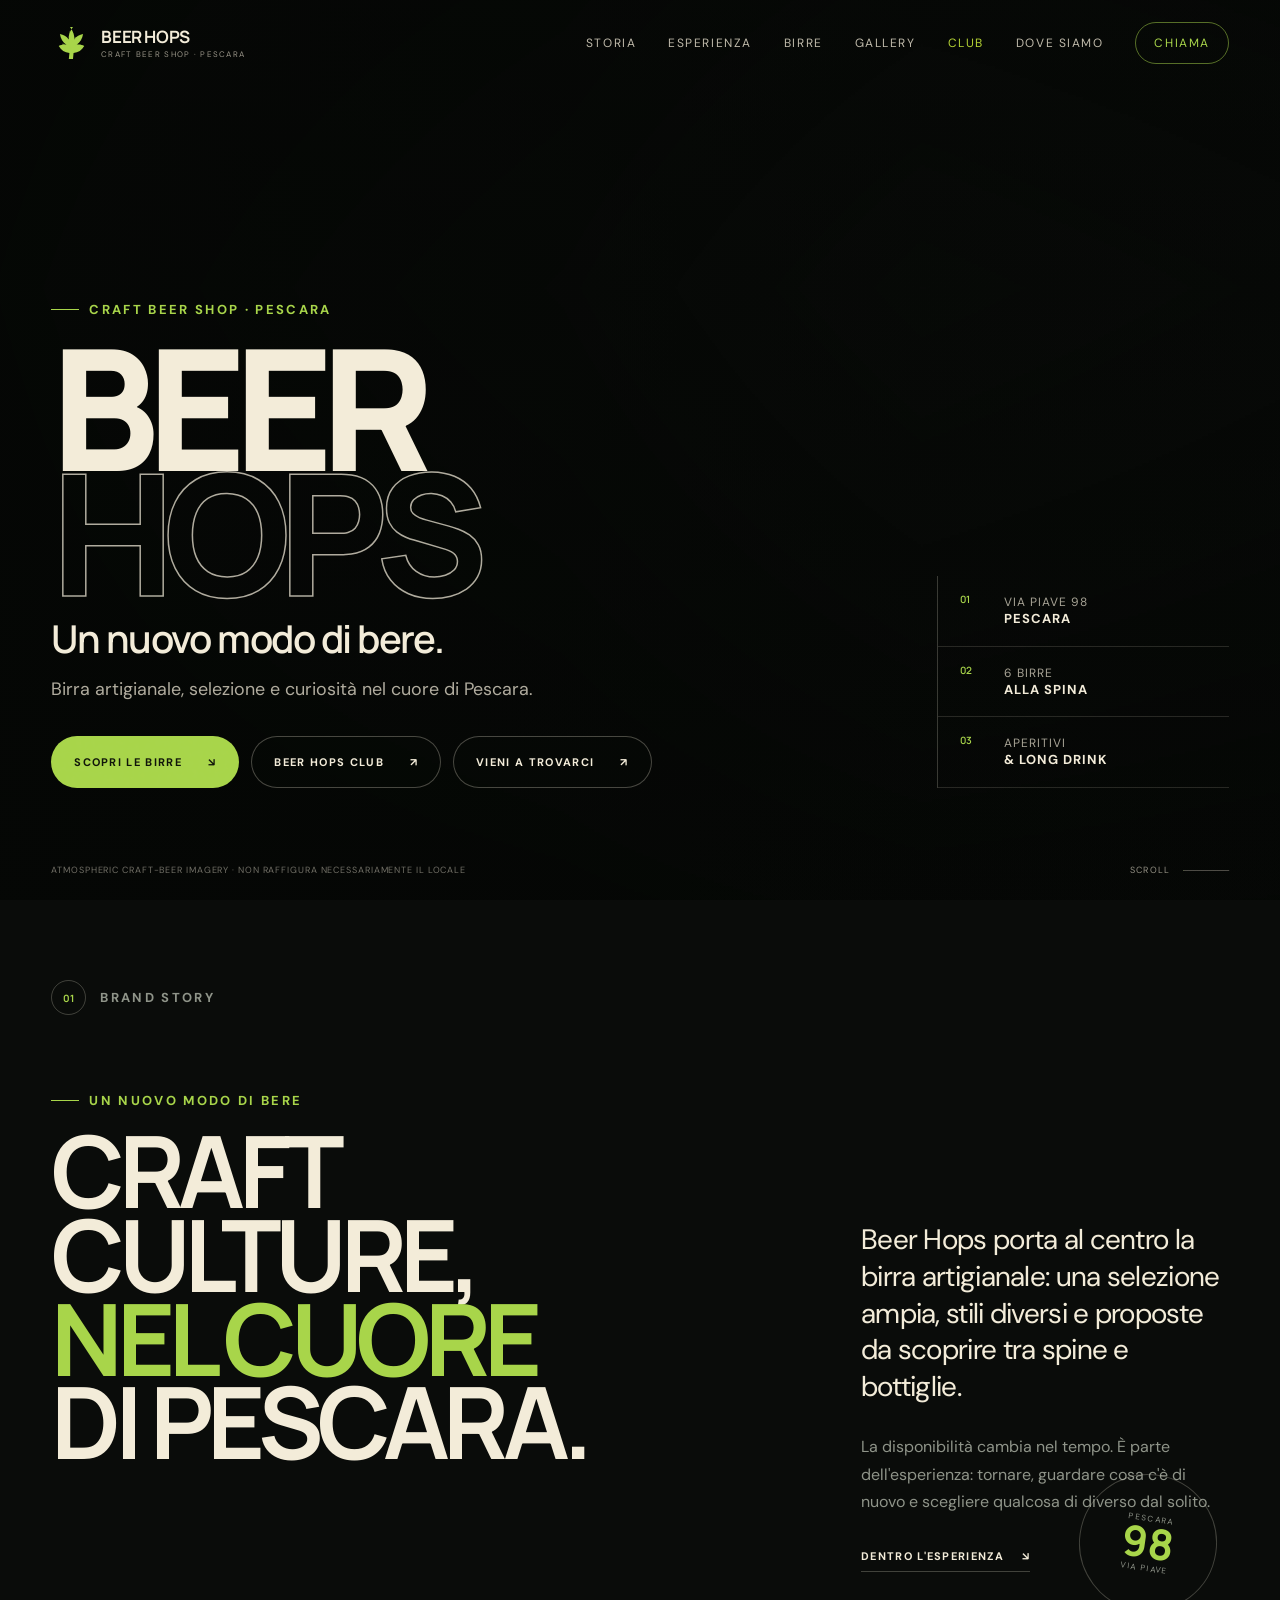
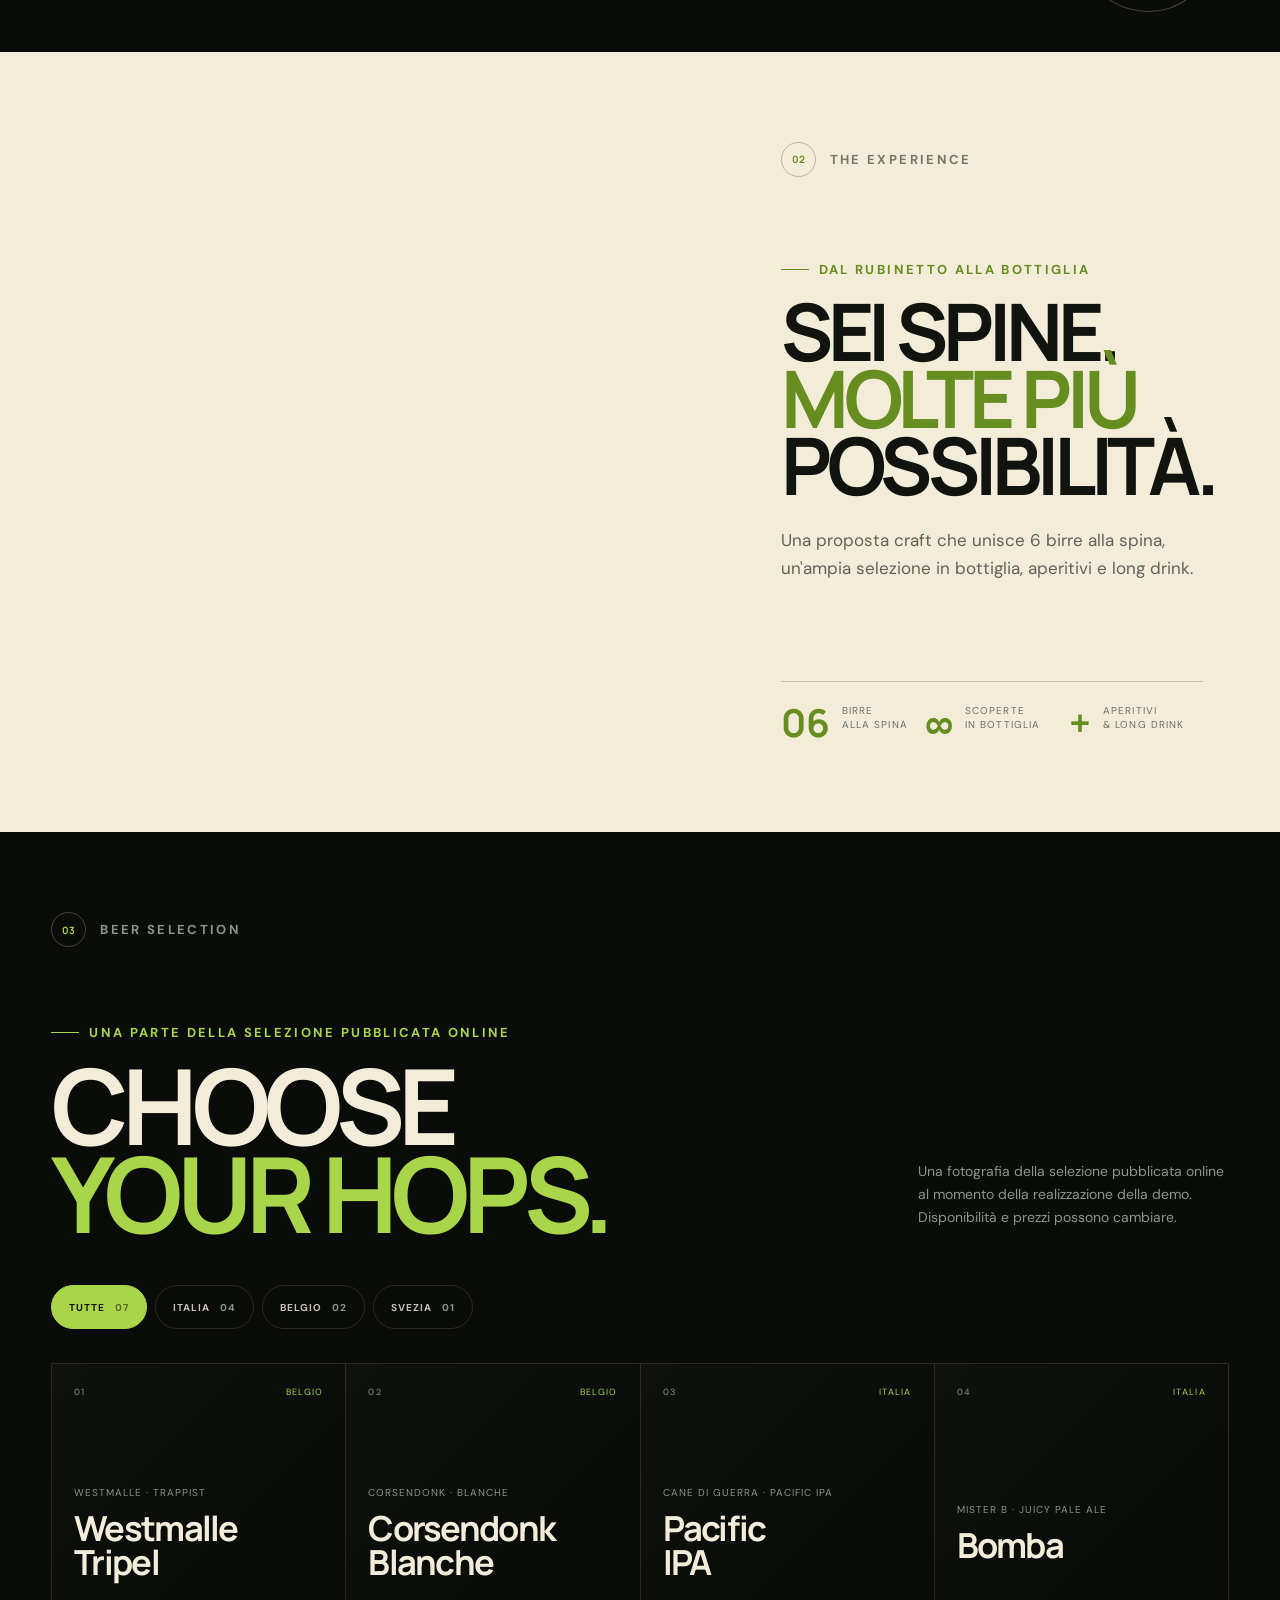
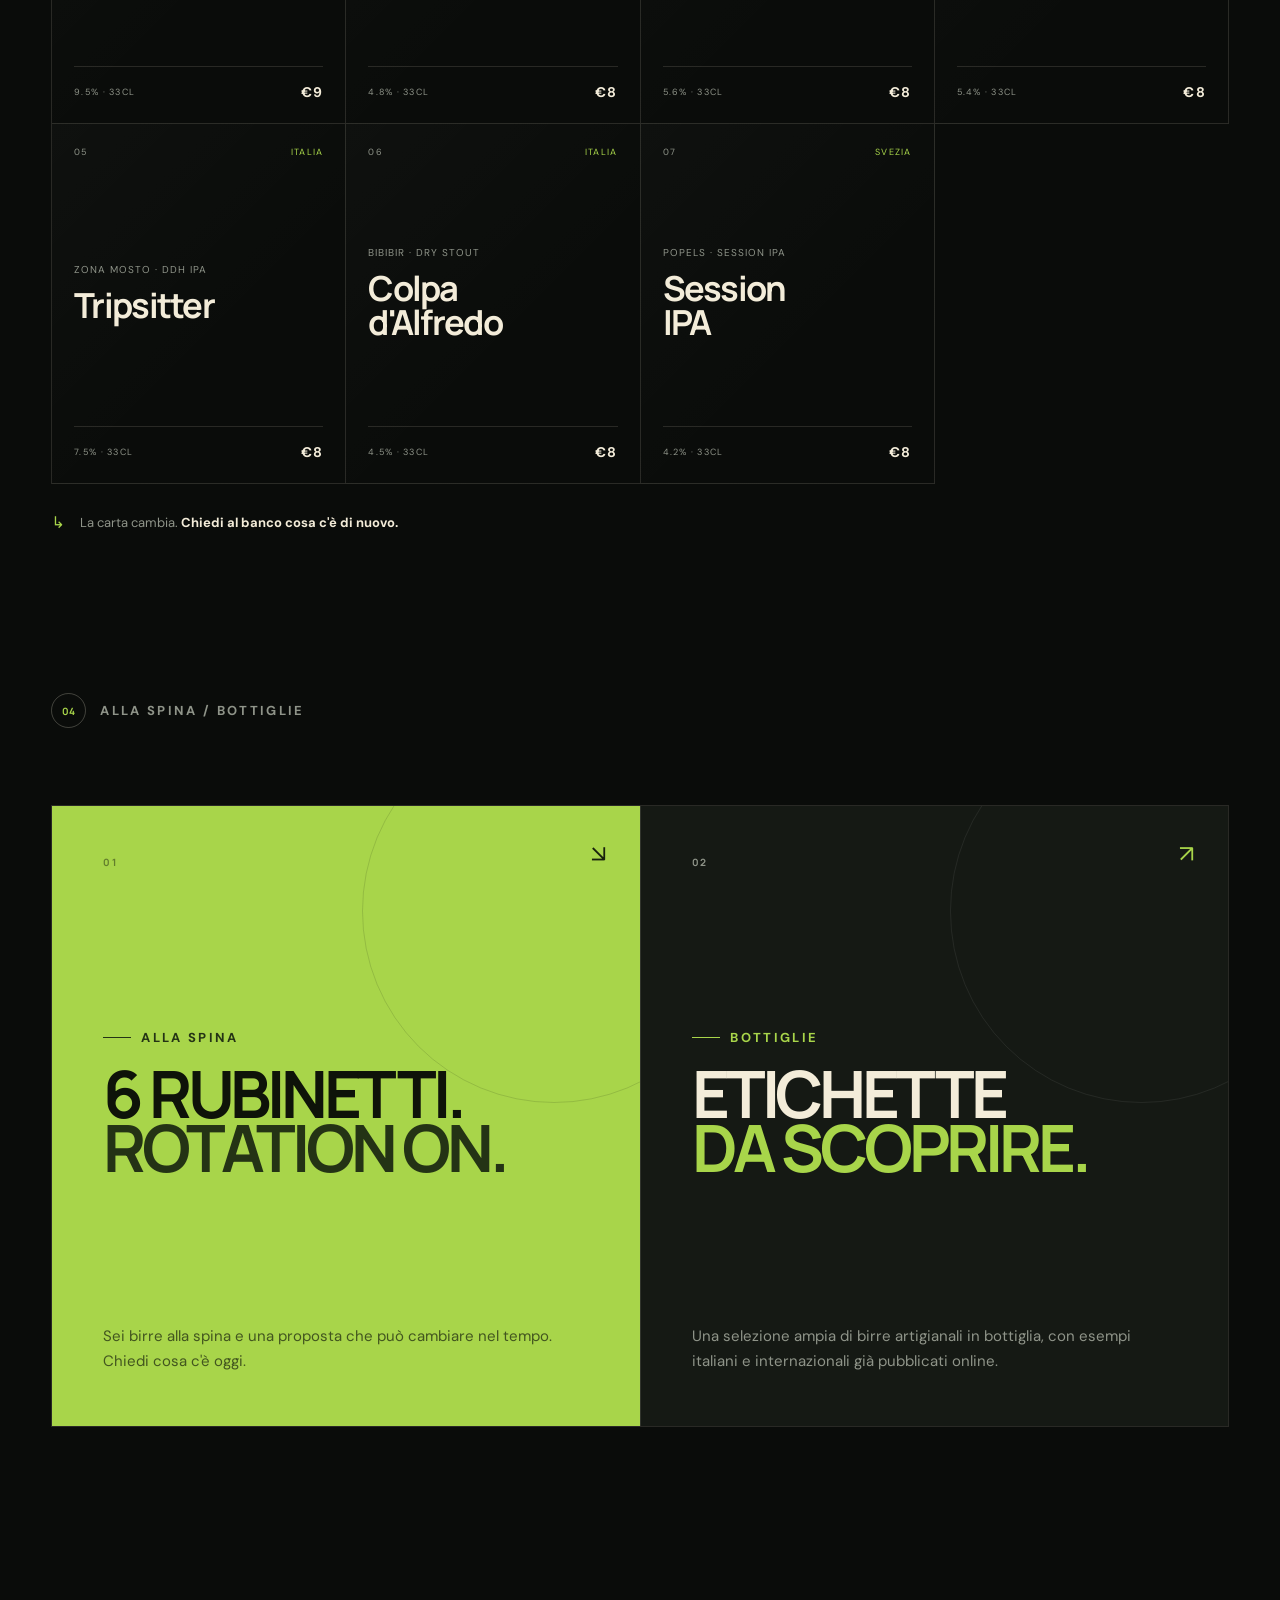
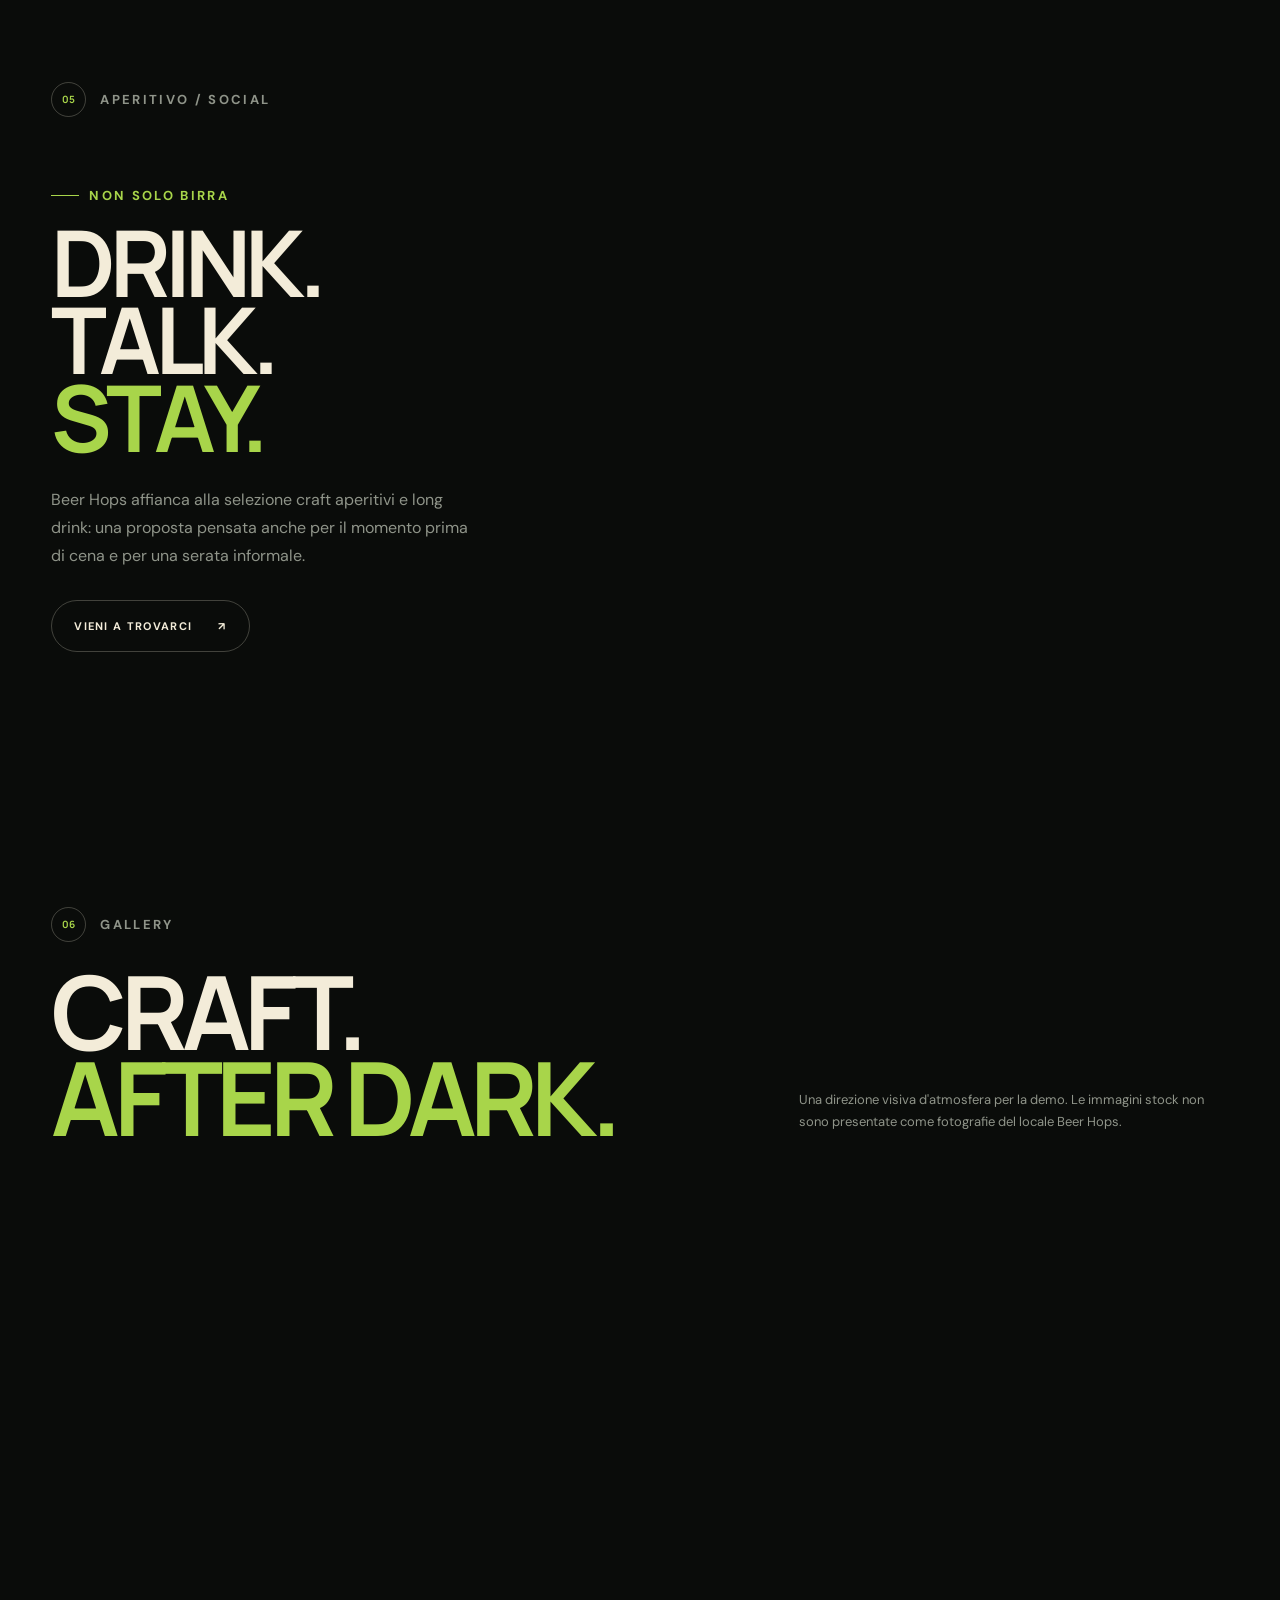
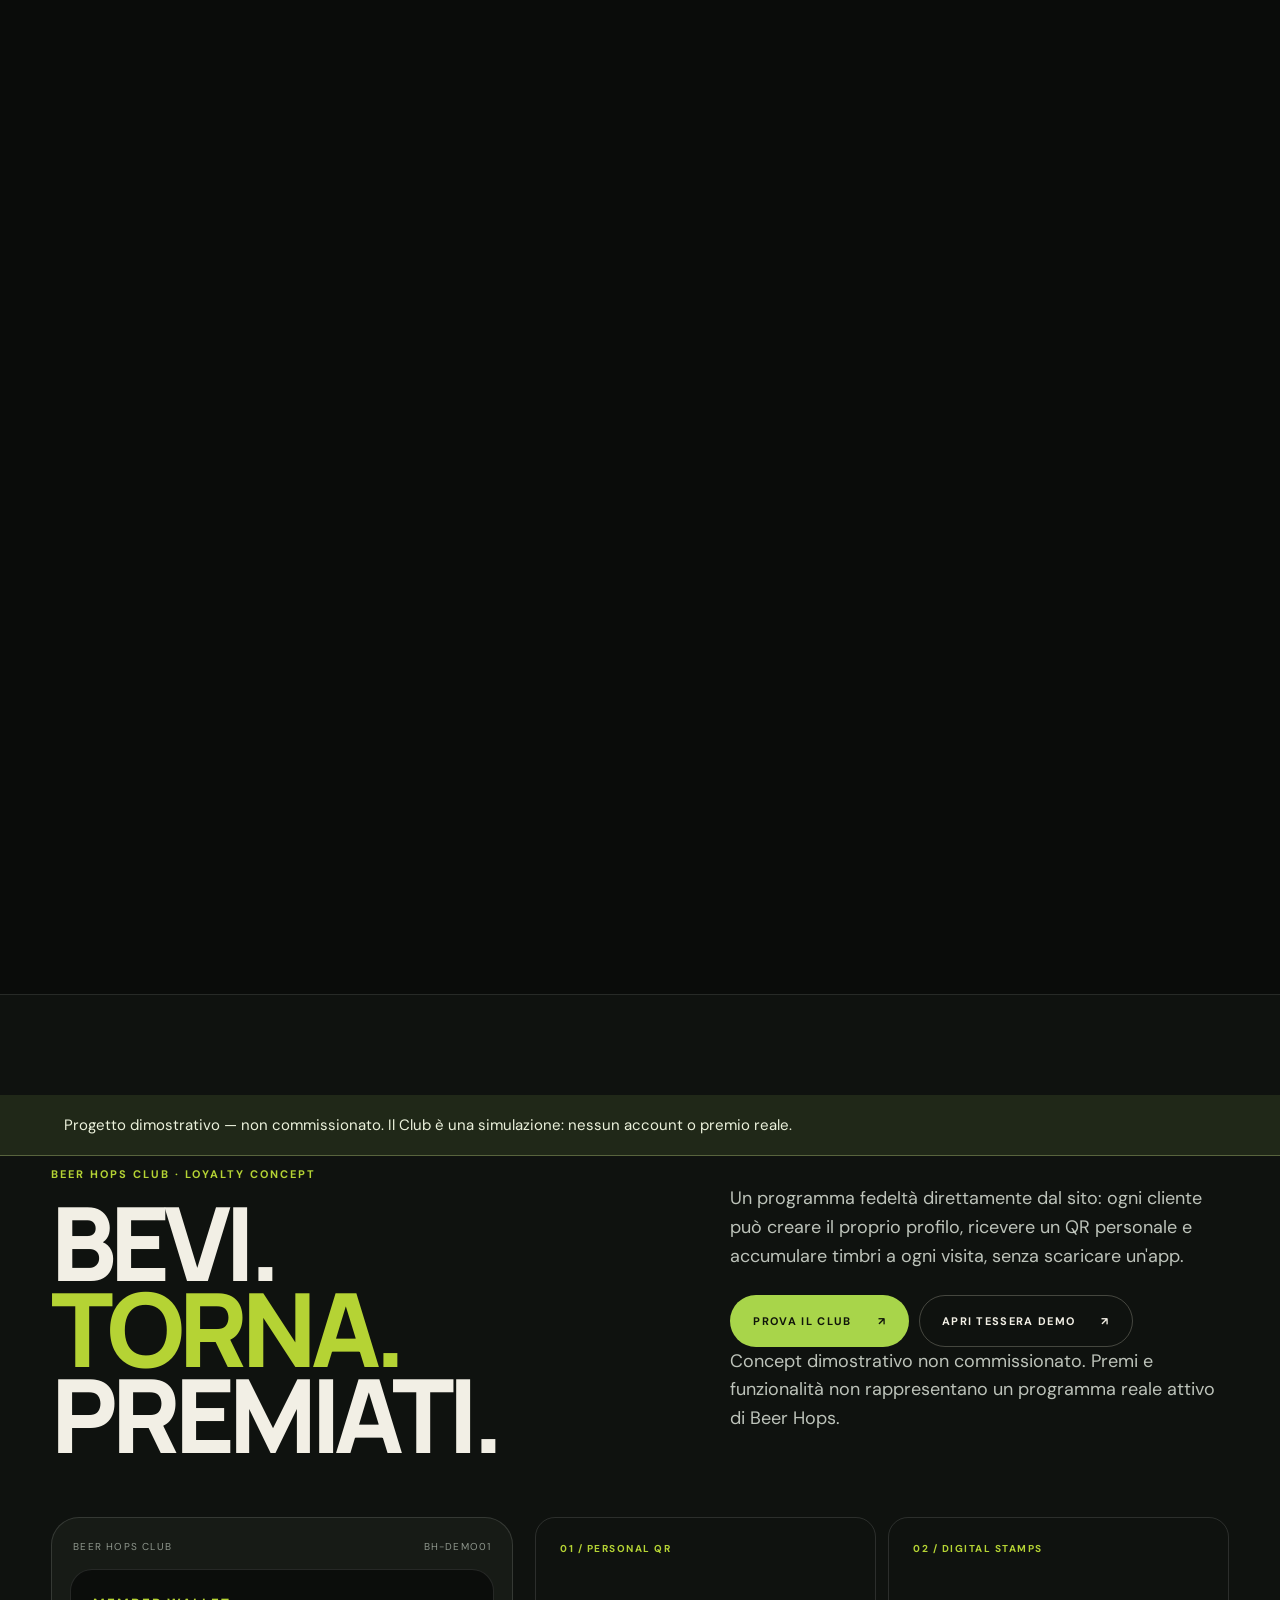
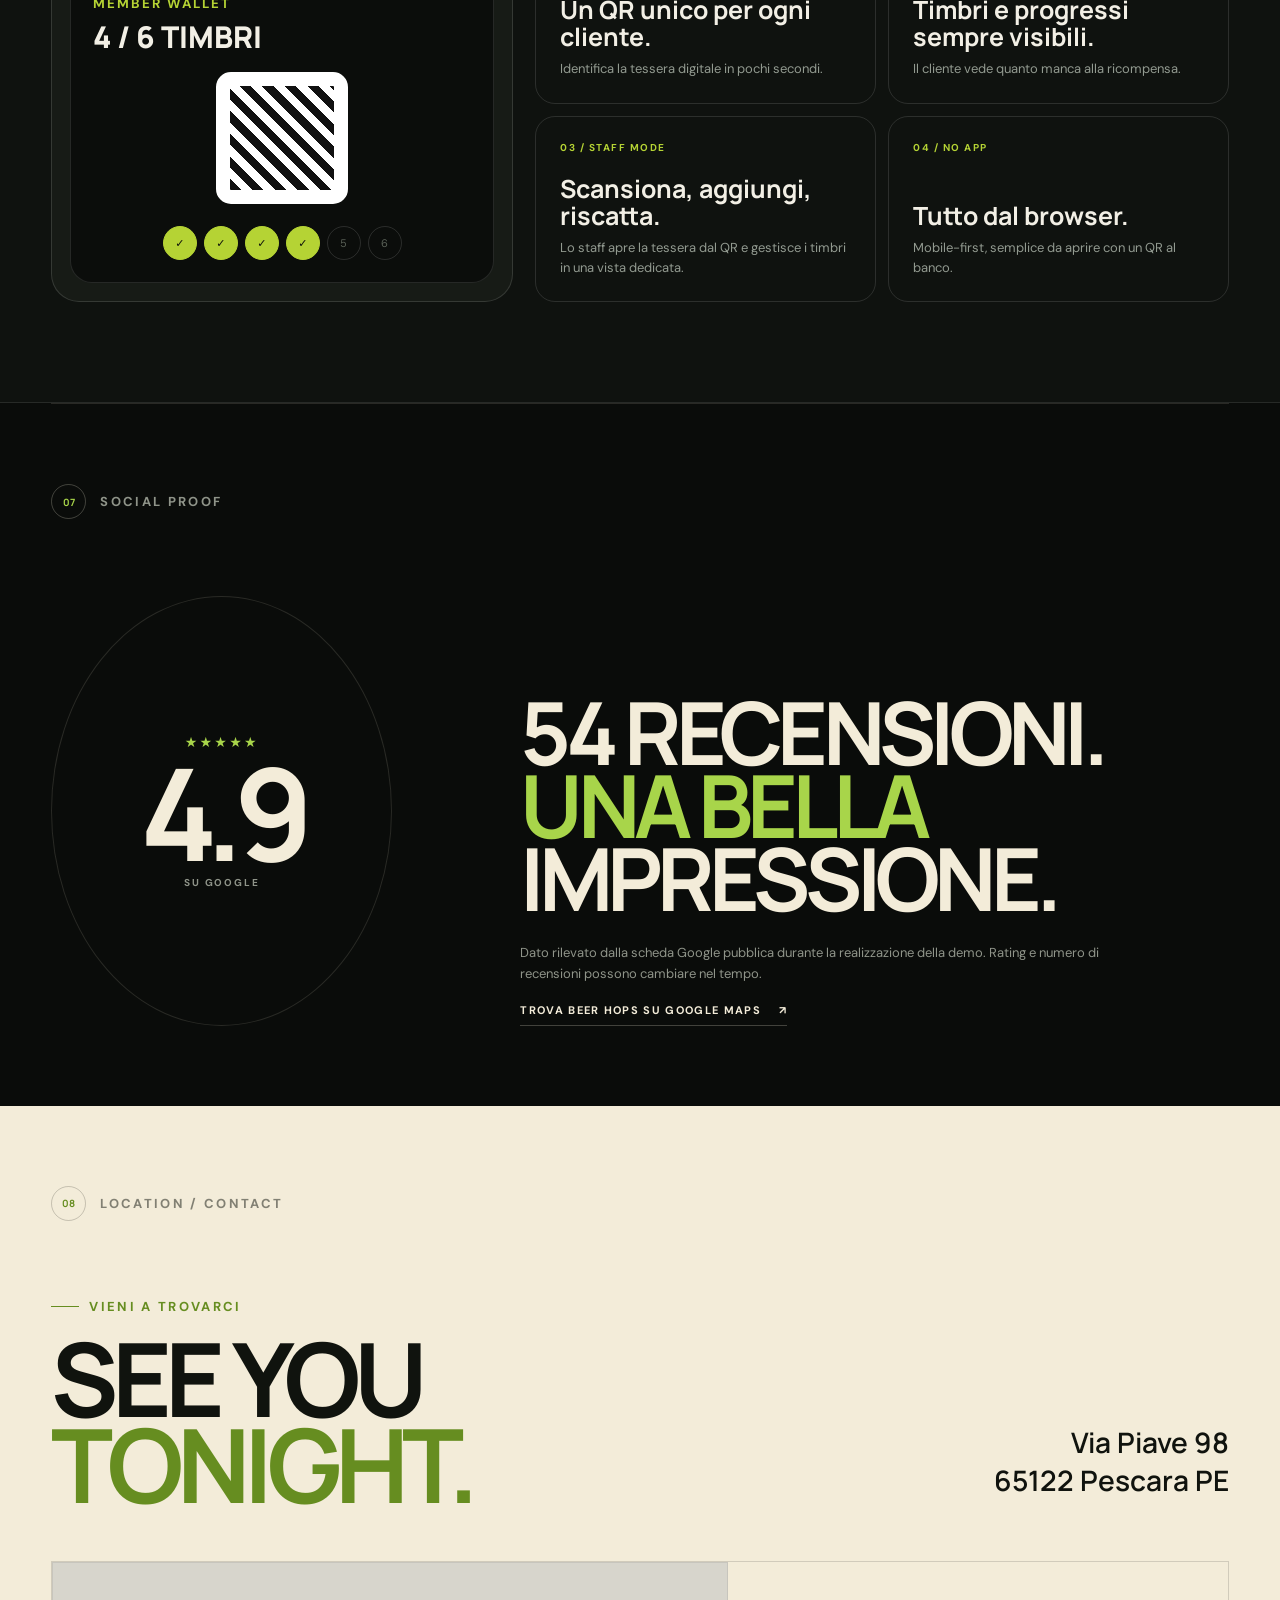
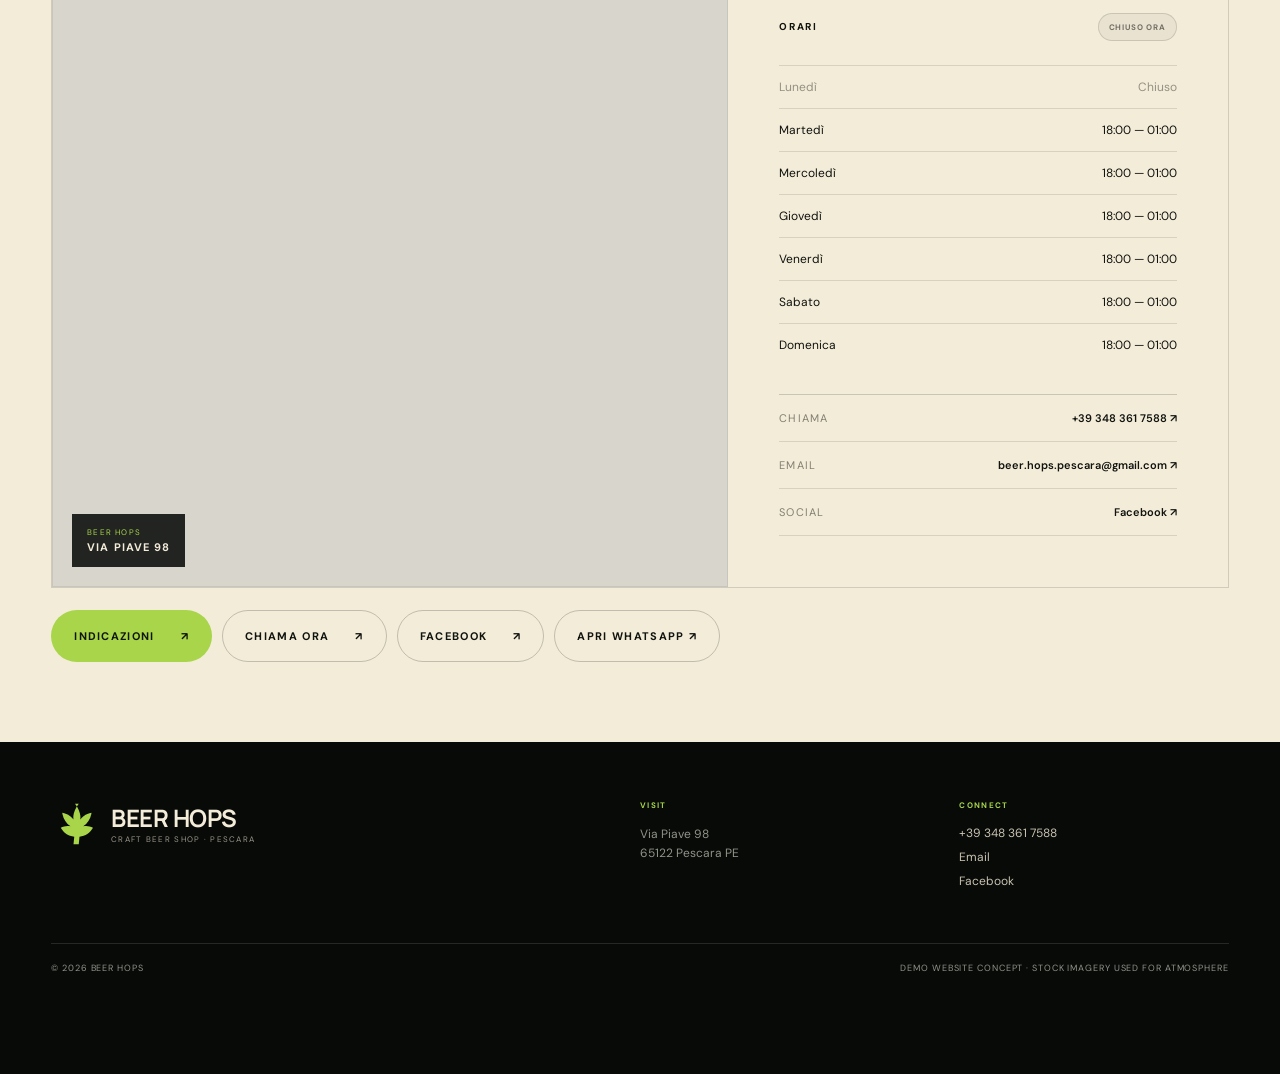
==== commit e17c483e: "Refine Evoluzione demo and make loyalty simulation boundaries explicit" ====
--- a/index.html
+++ b/index.html
@@ -1,26 +1,25 @@
-<!doctype html>
+<!DOCTYPE html>
+
 <html lang="it">
 <head>
-  <meta charset="UTF-8" />
-  <meta name="viewport" content="width=device-width, initial-scale=1.0" />
-  <meta name="theme-color" content="#0a0c0a" />
-  <meta name="description" content="Beer Hops Pescara — craft beer shop & beer bar in Via Piave 98. Birre artigianali, 6 birre alla spina, bottiglie, aperitivi e long drink." />
-  <meta property="og:title" content="Beer Hops Pescara — Un nuovo modo di bere" />
-  <meta property="og:description" content="Craft beer nel cuore di Pescara. Scopri Beer Hops in Via Piave 98." />
-  <meta property="og:type" content="website" />
-  <meta property="og:locale" content="it_IT" />
-  <meta property="og:image" content="https://images.pexels.com/photos/1267151/pexels-photo-1267151.jpeg?auto=compress&cs=tinysrgb&w=1600" />
-  <meta name="twitter:card" content="summary_large_image" />
-  <title>Beer Hops Pescara — Craft Beer Shop</title>
-
-  <link rel="preconnect" href="https://fonts.googleapis.com" />
-  <link rel="preconnect" href="https://fonts.gstatic.com" crossorigin />
-  <link rel="preconnect" href="https://images.pexels.com" />
-  <link href="https://fonts.googleapis.com/css2?family=DM+Sans:wght@400;500;600;700&family=Manrope:wght@400;500;600;700;800&display=swap" rel="stylesheet" />
-  <link rel="stylesheet" href="styles.css?v=20260914-2" />
-  <link rel="stylesheet" href="club-teaser.css?v=20260914-2" />
-
-  <script type="application/ld+json">
+<meta charset="utf-8"/>
+<meta content="width=device-width, initial-scale=1.0" name="viewport"/>
+<meta content="#0a0c0a" name="theme-color"/>
+<meta content="Beer Hops Pescara — craft beer shop &amp; beer bar in Via Piave 98. Birre artigianali, 6 birre alla spina, bottiglie, aperitivi e long drink." name="description"/>
+<meta content="Beer Hops Pescara — Un nuovo modo di bere" property="og:title"/>
+<meta content="Craft beer nel cuore di Pescara. Scopri Beer Hops in Via Piave 98." property="og:description"/>
+<meta content="website" property="og:type"/>
+<meta content="it_IT" property="og:locale"/>
+<meta content="https://images.pexels.com/photos/1267151/pexels-photo-1267151.jpeg?auto=compress&amp;cs=tinysrgb&amp;w=1600" property="og:image"/>
+<meta content="summary_large_image" name="twitter:card"/>
+<title>Beer Hops Pescara — Craft Beer Shop</title>
+<link href="https://fonts.googleapis.com" rel="preconnect"/>
+<link crossorigin="" href="https://fonts.gstatic.com" rel="preconnect"/>
+<link href="https://images.pexels.com" rel="preconnect"/>
+<link href="https://fonts.googleapis.com/css2?family=DM+Sans:wght@400;500;600;700&amp;family=Manrope:wght@400;500;600;700;800&amp;display=swap" rel="stylesheet"/>
+<link href="styles.css?v=20260914-2" rel="stylesheet"/>
+<link href="club-teaser.css?v=20260914-2" rel="stylesheet"/>
+<script type="application/ld+json">
   {
     "@context": "https://schema.org",
     "@type": "BarOrPub",
@@ -47,236 +46,199 @@
     ]
   }
   </script>
-</head>
+<link href="evolution.css" rel="stylesheet"/><meta content="noindex, follow" name="robots"/><link href="https://joyful-sprinkles-4b402e.netlify.app/" rel="canonical"/></head>
 <body>
-  <a class="skip-link" href="#main">Vai al contenuto</a>
-  <div class="noise" aria-hidden="true"></div>
-  <div class="cursor-glow" aria-hidden="true"></div>
-
-  <header class="site-header" id="top">
-    <a class="brand" href="#top" aria-label="Beer Hops home">
-      <span class="brand-mark" aria-hidden="true">
-        <svg viewBox="0 0 64 64" focusable="false">
-          <path d="M32 5c6 8 8 15 7 21 4-5 9-8 15-9-1 8-5 14-11 18 5-1 9 0 13 2-4 7-10 11-18 12l-1 10h-7l1-10c-8-1-14-5-18-12 4-2 8-3 13-2-6-4-10-10-11-18 6 1 11 4 15 9-1-6 1-13 7-21Z" fill="currentColor"/>
-          <path d="M32 13v34M23 23l9 8 9-8M20 34l12 7 12-7" fill="none" stroke="currentColor" stroke-width="2.2" stroke-linecap="round" stroke-linejoin="round" opacity=".45"/>
-        </svg>
-      </span>
-      <span class="brand-copy"><strong>BEER HOPS</strong><small>CRAFT BEER SHOP · PESCARA</small></span>
-    </a>
-
-    <button class="menu-toggle" type="button" aria-label="Apri menu" aria-expanded="false" aria-controls="main-nav">
-      <span></span><span></span>
-    </button>
-
-    <nav class="main-nav" id="main-nav" aria-label="Navigazione principale">
-      <a href="#story">Storia</a>
-      <a href="#experience">Esperienza</a>
-      <a href="#selection">Birre</a>
-      <a href="#gallery">Gallery</a>
-      <a class="club-nav-link" href="#club">Club</a>
-      <a href="#visit">Dove siamo</a>
-      <a class="nav-cta" href="tel:+393483617588">Chiama</a>
-    </nav>
-  </header>
-
-  <main id="main">
-    <section class="hero" aria-labelledby="hero-title">
-      <div class="hero-media" aria-hidden="true">
-        <img src="https://images.pexels.com/photos/1267151/pexels-photo-1267151.jpeg?auto=compress&cs=tinysrgb&w=2000" alt="" fetchpriority="high" decoding="async" />
-      </div>
-      <div class="hero-overlay" aria-hidden="true"></div>
-      <div class="hero-grain" aria-hidden="true"></div>
-
-      <div class="hero-content shell">
-        <div class="hero-copy">
-          <div class="eyebrow hero-eyebrow"><span></span> CRAFT BEER SHOP · PESCARA</div>
-          <h1 id="hero-title"><span>BEER</span><span class="outline">HOPS</span></h1>
-          <p class="hero-tagline">Un nuovo modo di bere.</p>
-          <p class="hero-lead">Birra artigianale, selezione e curiosità nel cuore di Pescara.</p>
-          <div class="hero-actions">
-            <a class="button button-primary magnetic" href="#selection">Scopri le birre <span aria-hidden="true">↘</span></a>
-            <a class="button button-glass" href="#club">Beer Hops Club <span aria-hidden="true">↗</span></a>
-            <a class="button button-glass" href="#visit">Vieni a trovarci <span aria-hidden="true">↗</span></a>
-          </div>
-        </div>
-
-        <div class="hero-side" aria-label="Informazioni rapide">
-          <div class="hero-side-item"><span>01</span><p>Via Piave 98<br><strong>Pescara</strong></p></div>
-          <div class="hero-side-item"><span>02</span><p>6 birre<br><strong>alla spina</strong></p></div>
-          <div class="hero-side-item"><span>03</span><p>Aperitivi<br><strong>& long drink</strong></p></div>
-        </div>
-      </div>
-
-      <div class="hero-bottom shell">
-        <p>Atmospheric craft-beer imagery · non raffigura necessariamente il locale</p>
-        <a class="scroll-indicator" href="#story"><span>SCROLL</span><i></i></a>
-      </div>
-    </section>
-
-    <section class="ticker" aria-label="Beer Hops highlights">
-      <div class="ticker-track" aria-hidden="true">
-        <span>CRAFT BEER</span><i>✦</i><span>6 SPINE</span><i>✦</i><span>BOTTIGLIE</span><i>✦</i><span>APERITIVO</span><i>✦</i><span>BEER HOPS CLUB</span><i>✦</i><span>PESCARA</span><i>✦</i>
-        <span>CRAFT BEER</span><i>✦</i><span>6 SPINE</span><i>✦</i><span>BOTTIGLIE</span><i>✦</i><span>APERITIVO</span><i>✦</i><span>BEER HOPS CLUB</span><i>✦</i><span>PESCARA</span><i>✦</i>
-      </div>
-    </section>
-
-    <section class="story section shell" id="story">
-      <div class="section-kicker reveal"><span>01</span><p>BRAND STORY</p></div>
-      <div class="story-grid">
-        <div class="story-title reveal">
-          <span class="eyebrow"><span></span> UN NUOVO MODO DI BERE</span>
-          <h2>CRAFT CULTURE,<br><em>NEL CUORE</em><br>DI PESCARA.</h2>
-        </div>
-        <div class="story-copy reveal">
-          <p class="story-lead">Beer Hops porta al centro la birra artigianale: una selezione ampia, stili diversi e proposte da scoprire tra spine e bottiglie.</p>
-          <p>La disponibilità cambia nel tempo. È parte dell'esperienza: tornare, guardare cosa c'è di nuovo e scegliere qualcosa di diverso dal solito.</p>
-          <a class="arrow-link" href="#experience">Dentro l'esperienza <span aria-hidden="true">↘</span></a>
-        </div>
-        <div class="story-badge reveal" aria-hidden="true"><span>PESCARA</span><strong>98</strong><small>VIA PIAVE</small></div>
-      </div>
-    </section>
-
-    <section class="experience" id="experience">
-      <div class="experience-media image-reveal reveal">
-        <img src="https://images.pexels.com/photos/12360539/pexels-photo-12360539.jpeg?auto=compress&cs=tinysrgb&w=1800" alt="Spine di birra in un bar, immagine atmosferica stock" loading="lazy" decoding="async" />
-        <span class="stock-tag">IMMAGINE D'ATMOSFERA</span>
-      </div>
-      <div class="experience-panel">
-        <div class="section-kicker reveal"><span>02</span><p>THE EXPERIENCE</p></div>
-        <div class="experience-copy reveal">
-          <span class="eyebrow"><span></span> DAL RUBINETTO ALLA BOTTIGLIA</span>
-          <h2>SEI SPINE.<br><em>MOLTE PIÙ</em><br>POSSIBILITÀ.</h2>
-          <p>Una proposta craft che unisce 6 birre alla spina, un'ampia selezione in bottiglia, aperitivi e long drink.</p>
-        </div>
-        <div class="experience-stats reveal">
-          <div><strong>06</strong><span>Birre<br>alla spina</span></div>
-          <div><strong>∞</strong><span>Scoperte<br>in bottiglia</span></div>
-          <div><strong>+</strong><span>Aperitivi<br>& long drink</span></div>
-        </div>
-      </div>
-    </section>
-
-    <section class="selection section shell" id="selection">
-      <div class="section-kicker reveal"><span>03</span><p>BEER SELECTION</p></div>
-      <div class="selection-heading reveal">
-        <div>
-          <span class="eyebrow"><span></span> UNA PARTE DELLA SELEZIONE PUBBLICATA ONLINE</span>
-          <h2>CHOOSE<br><em>YOUR HOPS.</em></h2>
-        </div>
-        <p>Una fotografia della selezione pubblicata online al momento della realizzazione della demo. Disponibilità e prezzi possono cambiare.</p>
-      </div>
-
-      <div class="filters reveal" role="group" aria-label="Filtra birre per provenienza">
-        <button class="filter active" type="button" data-filter="all" aria-pressed="true">Tutte <span>07</span></button>
-        <button class="filter" type="button" data-filter="italia" aria-pressed="false">Italia <span>04</span></button>
-        <button class="filter" type="button" data-filter="belgio" aria-pressed="false">Belgio <span>02</span></button>
-        <button class="filter" type="button" data-filter="svezia" aria-pressed="false">Svezia <span>01</span></button>
-      </div>
-
-      <div class="beer-grid reveal" aria-live="polite">
-        <article class="beer-card" data-country="belgio" tabindex="0"><div class="beer-card-top"><span>01</span><span>BELGIO</span></div><div class="beer-card-body"><p>Westmalle · Trappist</p><h3>Westmalle<br>Tripel</h3></div><div class="beer-card-bottom"><span>9.5% · 33CL</span><strong>€9</strong></div></article>
-        <article class="beer-card" data-country="belgio" tabindex="0"><div class="beer-card-top"><span>02</span><span>BELGIO</span></div><div class="beer-card-body"><p>Corsendonk · Blanche</p><h3>Corsendonk<br>Blanche</h3></div><div class="beer-card-bottom"><span>4.8% · 33CL</span><strong>€8</strong></div></article>
-        <article class="beer-card" data-country="italia" tabindex="0"><div class="beer-card-top"><span>03</span><span>ITALIA</span></div><div class="beer-card-body"><p>Cane di Guerra · Pacific IPA</p><h3>Pacific<br>IPA</h3></div><div class="beer-card-bottom"><span>5.6% · 33CL</span><strong>€8</strong></div></article>
-        <article class="beer-card" data-country="italia" tabindex="0"><div class="beer-card-top"><span>04</span><span>ITALIA</span></div><div class="beer-card-body"><p>Mister B · Juicy Pale Ale</p><h3>Bomba</h3></div><div class="beer-card-bottom"><span>5.4% · 33CL</span><strong>€8</strong></div></article>
-        <article class="beer-card" data-country="italia" tabindex="0"><div class="beer-card-top"><span>05</span><span>ITALIA</span></div><div class="beer-card-body"><p>Zona Mosto · DDH IPA</p><h3>Tripsitter</h3></div><div class="beer-card-bottom"><span>7.5% · 33CL</span><strong>€8</strong></div></article>
-        <article class="beer-card" data-country="italia" tabindex="0"><div class="beer-card-top"><span>06</span><span>ITALIA</span></div><div class="beer-card-body"><p>Bibibir · Dry Stout</p><h3>Colpa<br>d'Alfredo</h3></div><div class="beer-card-bottom"><span>4.5% · 33CL</span><strong>€8</strong></div></article>
-        <article class="beer-card" data-country="svezia" tabindex="0"><div class="beer-card-top"><span>07</span><span>SVEZIA</span></div><div class="beer-card-body"><p>Popels · Session IPA</p><h3>Session<br>IPA</h3></div><div class="beer-card-bottom"><span>4.2% · 33CL</span><strong>€8</strong></div></article>
-      </div>
-      <div class="selection-note reveal"><span aria-hidden="true">↳</span><p>La carta cambia. <strong>Chiedi al banco cosa c'è di nuovo.</strong></p></div>
-    </section>
-
-    <section class="photo-break" aria-label="Birra artigianale senza compromessi">
-      <div class="photo-break-media parallax-media"><img src="https://images.pexels.com/photos/1269040/pexels-photo-1269040.jpeg?auto=compress&cs=tinysrgb&w=2000" alt="Atmosfera sociale con birra artigianale, immagine stock" loading="lazy" decoding="async" /></div>
-      <div class="photo-break-overlay"></div>
-      <div class="photo-break-copy shell reveal"><p>BIRRA ARTIGIANALE.</p><h2>SENZA<br><em>COMPROMESSI.</em></h2></div>
-      <span class="stock-tag stock-tag-light">IMMAGINE D'ATMOSFERA</span>
-    </section>
-
-    <section class="formats section shell">
-      <div class="section-kicker reveal"><span>04</span><p>ALLA SPINA / BOTTIGLIE</p></div>
-      <div class="formats-grid">
-        <article class="format-card format-card-green reveal"><span class="format-index">01</span><div><p class="eyebrow"><span></span> ALLA SPINA</p><h2>6 RUBINETTI.<br><em>ROTATION ON.</em></h2></div><p>Sei birre alla spina e una proposta che può cambiare nel tempo. Chiedi cosa c'è oggi.</p><span class="format-arrow" aria-hidden="true">↘</span></article>
-        <article class="format-card reveal"><span class="format-index">02</span><div><p class="eyebrow"><span></span> BOTTIGLIE</p><h2>ETICHETTE<br><em>DA SCOPRIRE.</em></h2></div><p>Una selezione ampia di birre artigianali in bottiglia, con esempi italiani e internazionali già pubblicati online.</p><span class="format-arrow" aria-hidden="true">↗</span></article>
-      </div>
-    </section>
-
-    <section class="social-section section shell">
-      <div class="social-copy reveal"><div class="section-kicker"><span>05</span><p>APERITIVO / SOCIAL</p></div><span class="eyebrow"><span></span> NON SOLO BIRRA</span><h2>DRINK.<br>TALK.<br><em>STAY.</em></h2><p>Beer Hops affianca alla selezione craft aperitivi e long drink: una proposta pensata anche per il momento prima di cena e per una serata informale.</p><a class="button button-outline" href="#visit">Vieni a trovarci <span aria-hidden="true">↗</span></a></div>
-      <div class="social-media image-reveal reveal"><img src="https://images.pexels.com/photos/5054661/pexels-photo-5054661.jpeg?auto=compress&cs=tinysrgb&w=1400" alt="Amici che bevono birra in un pub, immagine atmosferica stock" loading="lazy" decoding="async" /><span class="stock-tag">IMMAGINE D'ATMOSFERA</span></div>
-    </section>
-
-    <section class="gallery section" id="gallery">
-      <div class="shell gallery-head reveal"><div><div class="section-kicker"><span>06</span><p>GALLERY</p></div><h2>CRAFT.<br><em>AFTER DARK.</em></h2></div><p>Una direzione visiva d'atmosfera per la demo. Le immagini stock non sono presentate come fotografie del locale Beer Hops.</p></div>
-      <div class="gallery-grid shell">
-        <figure class="gallery-item gallery-tall image-reveal reveal"><img src="https://images.pexels.com/photos/13027755/pexels-photo-13027755.jpeg?auto=compress&cs=tinysrgb&w=1000" alt="Birra versata in un bicchiere su sfondo scuro, immagine stock" loading="lazy" decoding="async" /><figcaption>POUR / 01</figcaption></figure>
-        <figure class="gallery-item gallery-wide image-reveal reveal"><img src="https://images.pexels.com/photos/5537951/pexels-photo-5537951.jpeg?auto=compress&cs=tinysrgb&w=1200" alt="Bottiglie e bicchieri di birra su un tavolo, immagine stock" loading="lazy" decoding="async" /><figcaption>BOTTLES / 02</figcaption></figure>
-        <figure class="gallery-item gallery-square image-reveal reveal"><img src="https://images.pexels.com/photos/23670988/pexels-photo-23670988.jpeg?auto=compress&cs=tinysrgb&w=1000" alt="Birra servita da una spina, immagine stock" loading="lazy" decoding="async" /><figcaption>DRAFT / 03</figcaption></figure>
-        <figure class="gallery-item gallery-square image-reveal reveal"><img src="https://images.pexels.com/photos/1267151/pexels-photo-1267151.jpeg?auto=compress&cs=tinysrgb&w=1000" alt="Due bicchieri di birra al bancone, immagine stock" loading="lazy" decoding="async" /><figcaption>GLASS / 04</figcaption></figure>
-        <figure class="gallery-item gallery-wide image-reveal reveal"><img src="https://images.pexels.com/photos/16333867/pexels-photo-16333867.jpeg?auto=compress&cs=tinysrgb&w=1200" alt="Bicchieri di birra su un tavolo in compagnia, immagine stock" loading="lazy" decoding="async" /><figcaption>TOGETHER / 05</figcaption></figure>
-        <figure class="gallery-item gallery-tall image-reveal reveal"><img src="https://images.pexels.com/photos/15991209/pexels-photo-15991209.jpeg?auto=compress&cs=tinysrgb&w=1000" alt="Bicchiere di birra con schiuma su sfondo scuro, immagine stock" loading="lazy" decoding="async" /><figcaption>DETAIL / 06</figcaption></figure>
-      </div>
-    </section>
-
-    <section class="club-home-section" id="club" aria-labelledby="club-title">
-      <div class="shell">
-        <div class="club-home-head">
-          <div>
-            <p class="club-home-kicker">BEER HOPS CLUB · LOYALTY CONCEPT</p>
-            <h2 id="club-title">BEVI.<br><em>TORNA.</em><br>PREMIATI.</h2>
-          </div>
-          <div class="club-home-intro">
-            <p>Un programma fedeltà direttamente dal sito: ogni cliente può creare il proprio profilo, ricevere un QR personale e accumulare timbri a ogni visita, senza scaricare un'app.</p>
-            <div class="club-home-actions">
-              <a class="button button-primary" href="club/">Prova il Club <span aria-hidden="true">↗</span></a>
-              <a class="button button-outline" href="club/?member=BH-DEMO01">Apri tessera demo <span aria-hidden="true">↗</span></a>
-            </div>
-            <p class="club-demo-note">Concept dimostrativo non commissionato. Premi e funzionalità non rappresentano un programma reale attivo di Beer Hops.</p>
-          </div>
-        </div>
-        <div class="club-home-demo">
-          <div class="club-phone" aria-label="Anteprima tessera fedeltà Beer Hops Club">
-            <div class="club-phone-top"><span>BEER HOPS CLUB</span><span>BH-DEMO01</span></div>
-            <div class="club-phone-card">
-              <small>MEMBER WALLET</small>
-              <h3>4 / 6 TIMBRI</h3>
-              <div class="club-mini-qr" aria-hidden="true"></div>
-              <div class="club-mini-progress" aria-hidden="true"><span class="on">✓</span><span class="on">✓</span><span class="on">✓</span><span class="on">✓</span><span>5</span><span>6</span></div>
-            </div>
-          </div>
-          <div class="club-home-features">
-            <article class="club-feature"><span>01 / PERSONAL QR</span><div><strong>Un QR unico per ogni cliente.</strong><p>Identifica la tessera digitale in pochi secondi.</p></div></article>
-            <article class="club-feature"><span>02 / DIGITAL STAMPS</span><div><strong>Timbri e progressi sempre visibili.</strong><p>Il cliente vede quanto manca alla ricompensa.</p></div></article>
-            <article class="club-feature"><span>03 / STAFF MODE</span><div><strong>Scansiona, aggiungi, riscatta.</strong><p>Lo staff apre la tessera dal QR e gestisce i timbri in una vista dedicata.</p></div></article>
-            <article class="club-feature"><span>04 / NO APP</span><div><strong>Tutto dal browser.</strong><p>Mobile-first, semplice da aprire con un QR al banco.</p></div></article>
-          </div>
-        </div>
-      </div>
-    </section>
-
-    <section class="reviews section shell" aria-labelledby="reviews-title">
-      <div class="section-kicker reveal"><span>07</span><p>SOCIAL PROOF</p></div>
-      <div class="reviews-grid"><div class="reviews-score reveal"><span class="stars" aria-label="5 stelle su 5">★★★★★</span><strong>4.9</strong><p id="reviews-title">SU GOOGLE</p></div><div class="reviews-copy reveal"><h2>54 RECENSIONI.<br><em>UNA BELLA</em><br>IMPRESSIONE.</h2><p>Dato rilevato dalla scheda Google pubblica durante la realizzazione della demo. Rating e numero di recensioni possono cambiare nel tempo.</p><a class="arrow-link" target="_blank" rel="noreferrer" href="https://www.google.com/maps/search/?api=1&query=Beer+Hops+Via+Piave+98+Pescara">Trova Beer Hops su Google Maps <span aria-hidden="true">↗</span></a></div></div>
-    </section>
-
-    <section class="visit section" id="visit">
-      <div class="shell">
-        <div class="section-kicker reveal"><span>08</span><p>LOCATION / CONTACT</p></div>
-        <div class="visit-heading reveal"><div><span class="eyebrow"><span></span> VIENI A TROVARCI</span><h2>SEE YOU<br><em>TONIGHT.</em></h2></div><p>Via Piave 98<br>65122 Pescara PE</p></div>
-        <div class="visit-layout">
-          <div class="map-card reveal"><iframe title="Mappa Beer Hops, Via Piave 98 Pescara" loading="lazy" referrerpolicy="no-referrer-when-downgrade" src="https://www.google.com/maps?q=Beer%20Hops%20Via%20Piave%2098%20Pescara&output=embed"></iframe><div class="map-label"><span>BEER HOPS</span><strong>VIA PIAVE 98</strong></div></div>
-          <div class="contact-card reveal"><div><div class="hours-top"><span>ORARI</span><span class="status-pill" id="open-status">—</span></div><div class="hours-list"><div class="hours-row muted"><span>Lunedì</span><span>Chiuso</span></div><div class="hours-row"><span>Martedì</span><span>18:00 — 01:00</span></div><div class="hours-row"><span>Mercoledì</span><span>18:00 — 01:00</span></div><div class="hours-row"><span>Giovedì</span><span>18:00 — 01:00</span></div><div class="hours-row"><span>Venerdì</span><span>18:00 — 01:00</span></div><div class="hours-row"><span>Sabato</span><span>18:00 — 01:00</span></div><div class="hours-row"><span>Domenica</span><span>18:00 — 01:00</span></div></div></div><div class="contact-links"><a href="tel:+393483617588"><span>Chiama</span><strong>+39 348 361 7588 ↗</strong></a><a href="mailto:beer.hops.pescara@gmail.com"><span>Email</span><strong>beer.hops.pescara@gmail.com ↗</strong></a><a target="_blank" rel="noreferrer" href="https://www.facebook.com/BeerHopsPescara"><span>Social</span><strong>Facebook ↗</strong></a></div></div>
-        </div>
-        <div class="visit-actions reveal"><a class="button button-primary magnetic" target="_blank" rel="noreferrer" href="https://www.google.com/maps/dir/?api=1&destination=Beer+Hops+Via+Piave+98+Pescara">Indicazioni <span aria-hidden="true">↗</span></a><a class="button button-outline" href="tel:+393483617588">Chiama ora <span aria-hidden="true">↗</span></a><a class="button button-outline" target="_blank" rel="noreferrer" href="https://www.facebook.com/BeerHopsPescara">Facebook <span aria-hidden="true">↗</span></a></div>
-      </div>
-    </section>
-
-    <section class="closing-cta"><div class="closing-bg" aria-hidden="true">HOPS</div><div class="closing-copy shell reveal"><span>UN NUOVO MODO DI BERE</span><h2>BEER<br><em>HOPS.</em></h2><a class="circle-link magnetic" href="#top" aria-label="Torna in cima"><span>TOP</span><strong>↑</strong></a></div></section>
-  </main>
-
-  <footer class="site-footer"><div class="shell footer-main"><a class="brand footer-brand" href="#top" aria-label="Beer Hops home"><span class="brand-mark" aria-hidden="true"><svg viewBox="0 0 64 64" focusable="false"><path d="M32 5c6 8 8 15 7 21 4-5 9-8 15-9-1 8-5 14-11 18 5-1 9 0 13 2-4 7-10 11-18 12l-1 10h-7l1-10c-8-1-14-5-18-12 4-2 8-3 13-2-6-4-10-10-11-18 6 1 11 4 15 9-1-6 1-13 7-21Z" fill="currentColor"/></svg></span><span class="brand-copy"><strong>BEER HOPS</strong><small>CRAFT BEER SHOP · PESCARA</small></span></a><div class="footer-address"><span>VISIT</span><p>Via Piave 98<br>65122 Pescara PE</p></div><div class="footer-links"><span>CONNECT</span><a href="tel:+393483617588">+39 348 361 7588</a><a href="mailto:beer.hops.pescara@gmail.com">Email</a><a target="_blank" rel="noreferrer" href="https://www.facebook.com/BeerHopsPescara">Facebook</a></div></div><div class="shell footer-bottom"><span>© <span id="year"></span> BEER HOPS</span><span>Demo website concept · stock imagery used for atmosphere</span></div></footer>
-
-  <div class="mobile-bar" aria-label="Azioni rapide"><a href="club/">CLUB</a><a href="tel:+393483617588">CHIAMA</a><a target="_blank" rel="noreferrer" href="https://www.google.com/maps/dir/?api=1&destination=Beer+Hops+Via+Piave+98+Pescara">INDICAZIONI ↗</a></div>
-
-  <script src="script.js?v=20260914-2"></script>
+<a class="skip-link" href="#main">Vai al contenuto</a>
+<div aria-hidden="true" class="noise"></div>
+<div aria-hidden="true" class="cursor-glow"></div>
+<header class="site-header" id="top">
+<a aria-label="Beer Hops home" class="brand" href="#top">
+<span aria-hidden="true" class="brand-mark">
+<svg focusable="false" viewbox="0 0 64 64">
+<path d="M32 5c6 8 8 15 7 21 4-5 9-8 15-9-1 8-5 14-11 18 5-1 9 0 13 2-4 7-10 11-18 12l-1 10h-7l1-10c-8-1-14-5-18-12 4-2 8-3 13-2-6-4-10-10-11-18 6 1 11 4 15 9-1-6 1-13 7-21Z" fill="currentColor"></path>
+<path d="M32 13v34M23 23l9 8 9-8M20 34l12 7 12-7" fill="none" opacity=".45" stroke="currentColor" stroke-linecap="round" stroke-linejoin="round" stroke-width="2.2"></path>
+</svg>
+</span>
+<span class="brand-copy"><strong>BEER HOPS</strong><small>CRAFT BEER SHOP · PESCARA</small></span>
+</a>
+<button aria-controls="main-nav" aria-expanded="false" aria-label="Apri menu" class="menu-toggle" type="button">
+<span></span><span></span>
+</button>
+<nav aria-label="Navigazione principale" class="main-nav" id="main-nav">
+<a href="#story">Storia</a>
+<a href="#experience">Esperienza</a>
+<a href="#selection">Birre</a>
+<a href="#gallery">Gallery</a>
+<a class="club-nav-link" href="#club">Club</a>
+<a href="#visit">Dove siamo</a>
+<a class="nav-cta" href="tel:+393483617588">Chiama</a>
+</nav>
+</header><noscript><nav aria-label="Navigazione senza JavaScript" class="nojs-nav"><a href="#selection">Birre</a><a href="club/">Club demo</a><a href="#visit">Contatti</a></nav></noscript>
+<main id="main">
+<section aria-labelledby="hero-title" class="hero">
+<div aria-hidden="true" class="hero-media">
+<img alt="" decoding="async" fetchpriority="high" height="900" src="https://images.pexels.com/photos/1267151/pexels-photo-1267151.jpeg?auto=compress&amp;cs=tinysrgb&amp;w=2000" width="1200"/>
+</div>
+<div aria-hidden="true" class="hero-overlay"></div>
+<div aria-hidden="true" class="hero-grain"></div>
+<div class="hero-content shell">
+<div class="hero-copy">
+<div class="eyebrow hero-eyebrow"><span></span> CRAFT BEER SHOP · PESCARA</div>
+<h1 id="hero-title"><span>BEER</span><span class="outline">HOPS</span></h1>
+<p class="hero-tagline">Un nuovo modo di bere.</p>
+<p class="hero-lead">Birra artigianale, selezione e curiosità nel cuore di Pescara.</p>
+<div class="hero-actions">
+<a class="button button-primary magnetic" href="#selection">Scopri le birre <span aria-hidden="true">↘</span></a>
+<a class="button button-glass" href="#club">Beer Hops Club <span aria-hidden="true">↗</span></a>
+<a class="button button-glass" href="#visit">Vieni a trovarci <span aria-hidden="true">↗</span></a>
+</div>
+</div>
+<div aria-label="Informazioni rapide" class="hero-side">
+<div class="hero-side-item"><span>01</span><p>Via Piave 98<br/><strong>Pescara</strong></p></div>
+<div class="hero-side-item"><span>02</span><p>6 birre<br/><strong>alla spina</strong></p></div>
+<div class="hero-side-item"><span>03</span><p>Aperitivi<br/><strong>&amp; long drink</strong></p></div>
+</div>
+</div>
+<div class="hero-bottom shell">
+<p>Atmospheric craft-beer imagery · non raffigura necessariamente il locale</p>
+<a class="scroll-indicator" href="#story"><span>SCROLL</span><i></i></a>
+</div>
+</section>
+<section class="story section shell" id="story">
+<div class="section-kicker"><span>01</span><p>BRAND STORY</p></div>
+<div class="story-grid">
+<div class="story-title">
+<span class="eyebrow"><span></span> UN NUOVO MODO DI BERE</span>
+<h2>CRAFT CULTURE,<br/><em>NEL CUORE</em><br/>DI PESCARA.</h2>
+</div>
+<div class="story-copy">
+<p class="story-lead">Beer Hops porta al centro la birra artigianale: una selezione ampia, stili diversi e proposte da scoprire tra spine e bottiglie.</p>
+<p>La disponibilità cambia nel tempo. È parte dell'esperienza: tornare, guardare cosa c'è di nuovo e scegliere qualcosa di diverso dal solito.</p>
+<a class="arrow-link" href="#experience">Dentro l'esperienza <span aria-hidden="true">↘</span></a>
+</div>
+<div aria-hidden="true" class="story-badge"><span>PESCARA</span><strong>98</strong><small>VIA PIAVE</small></div>
+</div>
+</section>
+<section class="experience" id="experience">
+<div class="experience-media image-reveal">
+<img alt="Spine di birra in un bar, immagine atmosferica stock" decoding="async" height="900" loading="lazy" src="https://images.pexels.com/photos/12360539/pexels-photo-12360539.jpeg?auto=compress&amp;cs=tinysrgb&amp;w=1800" width="1200"/>
+<span class="stock-tag">IMMAGINE D'ATMOSFERA</span>
+</div>
+<div class="experience-panel">
+<div class="section-kicker"><span>02</span><p>THE EXPERIENCE</p></div>
+<div class="experience-copy">
+<span class="eyebrow"><span></span> DAL RUBINETTO ALLA BOTTIGLIA</span>
+<h2>SEI SPINE.<br/><em>MOLTE PIÙ</em><br/>POSSIBILITÀ.</h2>
+<p>Una proposta craft che unisce 6 birre alla spina, un'ampia selezione in bottiglia, aperitivi e long drink.</p>
+</div>
+<div class="experience-stats">
+<div><strong>06</strong><span>Birre<br/>alla spina</span></div>
+<div><strong>∞</strong><span>Scoperte<br/>in bottiglia</span></div>
+<div><strong>+</strong><span>Aperitivi<br/>&amp; long drink</span></div>
+</div>
+</div>
+</section>
+<section class="selection section shell" id="selection">
+<div class="section-kicker"><span>03</span><p>BEER SELECTION</p></div>
+<div class="selection-heading">
+<div>
+<span class="eyebrow"><span></span> UNA PARTE DELLA SELEZIONE PUBBLICATA ONLINE</span>
+<h2>CHOOSE<br/><em>YOUR HOPS.</em></h2>
+</div>
+<p>Una fotografia della selezione pubblicata online al momento della realizzazione della demo. Disponibilità e prezzi possono cambiare.</p>
+</div>
+<div aria-label="Filtra birre per provenienza" class="filters" role="group">
+<button aria-pressed="true" class="filter active" data-filter="all" type="button">Tutte <span>07</span></button>
+<button aria-pressed="false" class="filter" data-filter="italia" type="button">Italia <span>04</span></button>
+<button aria-pressed="false" class="filter" data-filter="belgio" type="button">Belgio <span>02</span></button>
+<button aria-pressed="false" class="filter" data-filter="svezia" type="button">Svezia <span>01</span></button>
+</div>
+<div aria-live="polite" class="beer-grid">
+<article class="beer-card" data-country="belgio" tabindex="0"><div class="beer-card-top"><span>01</span><span>BELGIO</span></div><div class="beer-card-body"><p>Westmalle · Trappist</p><h3>Westmalle<br/>Tripel</h3></div><div class="beer-card-bottom"><span>9.5% · 33CL</span><strong>€9</strong></div></article>
+<article class="beer-card" data-country="belgio" tabindex="0"><div class="beer-card-top"><span>02</span><span>BELGIO</span></div><div class="beer-card-body"><p>Corsendonk · Blanche</p><h3>Corsendonk<br/>Blanche</h3></div><div class="beer-card-bottom"><span>4.8% · 33CL</span><strong>€8</strong></div></article>
+<article class="beer-card" data-country="italia" tabindex="0"><div class="beer-card-top"><span>03</span><span>ITALIA</span></div><div class="beer-card-body"><p>Cane di Guerra · Pacific IPA</p><h3>Pacific<br/>IPA</h3></div><div class="beer-card-bottom"><span>5.6% · 33CL</span><strong>€8</strong></div></article>
+<article class="beer-card" data-country="italia" tabindex="0"><div class="beer-card-top"><span>04</span><span>ITALIA</span></div><div class="beer-card-body"><p>Mister B · Juicy Pale Ale</p><h3>Bomba</h3></div><div class="beer-card-bottom"><span>5.4% · 33CL</span><strong>€8</strong></div></article>
+<article class="beer-card" data-country="italia" tabindex="0"><div class="beer-card-top"><span>05</span><span>ITALIA</span></div><div class="beer-card-body"><p>Zona Mosto · DDH IPA</p><h3>Tripsitter</h3></div><div class="beer-card-bottom"><span>7.5% · 33CL</span><strong>€8</strong></div></article>
+<article class="beer-card" data-country="italia" tabindex="0"><div class="beer-card-top"><span>06</span><span>ITALIA</span></div><div class="beer-card-body"><p>Bibibir · Dry Stout</p><h3>Colpa<br/>d'Alfredo</h3></div><div class="beer-card-bottom"><span>4.5% · 33CL</span><strong>€8</strong></div></article>
+<article class="beer-card" data-country="svezia" tabindex="0"><div class="beer-card-top"><span>07</span><span>SVEZIA</span></div><div class="beer-card-body"><p>Popels · Session IPA</p><h3>Session<br/>IPA</h3></div><div class="beer-card-bottom"><span>4.2% · 33CL</span><strong>€8</strong></div></article>
+</div>
+<div class="selection-note"><span aria-hidden="true">↳</span><p>La carta cambia. <strong>Chiedi al banco cosa c'è di nuovo.</strong></p></div>
+</section>
+<section class="formats section shell">
+<div class="section-kicker"><span>04</span><p>ALLA SPINA / BOTTIGLIE</p></div>
+<div class="formats-grid">
+<article class="format-card format-card-green"><span class="format-index">01</span><div><p class="eyebrow"><span></span> ALLA SPINA</p><h2>6 RUBINETTI.<br/><em>ROTATION ON.</em></h2></div><p>Sei birre alla spina e una proposta che può cambiare nel tempo. Chiedi cosa c'è oggi.</p><span aria-hidden="true" class="format-arrow">↘</span></article>
+<article class="format-card"><span class="format-index">02</span><div><p class="eyebrow"><span></span> BOTTIGLIE</p><h2>ETICHETTE<br/><em>DA SCOPRIRE.</em></h2></div><p>Una selezione ampia di birre artigianali in bottiglia, con esempi italiani e internazionali già pubblicati online.</p><span aria-hidden="true" class="format-arrow">↗</span></article>
+</div>
+</section>
+<section class="social-section section shell">
+<div class="social-copy"><div class="section-kicker"><span>05</span><p>APERITIVO / SOCIAL</p></div><span class="eyebrow"><span></span> NON SOLO BIRRA</span><h2>DRINK.<br/>TALK.<br/><em>STAY.</em></h2><p>Beer Hops affianca alla selezione craft aperitivi e long drink: una proposta pensata anche per il momento prima di cena e per una serata informale.</p><a class="button button-outline" href="#visit">Vieni a trovarci <span aria-hidden="true">↗</span></a></div>
+<div class="social-media image-reveal"><img alt="Amici che bevono birra in un pub, immagine atmosferica stock" decoding="async" height="900" loading="lazy" src="https://images.pexels.com/photos/5054661/pexels-photo-5054661.jpeg?auto=compress&amp;cs=tinysrgb&amp;w=1400" width="1200"/><span class="stock-tag">IMMAGINE D'ATMOSFERA</span></div>
+</section>
+<section class="gallery section" id="gallery">
+<div class="shell gallery-head"><div><div class="section-kicker"><span>06</span><p>GALLERY</p></div><h2>CRAFT.<br/><em>AFTER DARK.</em></h2></div><p>Una direzione visiva d'atmosfera per la demo. Le immagini stock non sono presentate come fotografie del locale Beer Hops.</p></div>
+<div class="gallery-grid shell">
+<figure class="gallery-item gallery-tall image-reveal"><img alt="Birra versata in un bicchiere su sfondo scuro, immagine stock" decoding="async" height="900" loading="lazy" src="https://images.pexels.com/photos/13027755/pexels-photo-13027755.jpeg?auto=compress&amp;cs=tinysrgb&amp;w=1000" width="1200"/><figcaption>POUR / 01</figcaption></figure>
+<figure class="gallery-item gallery-wide image-reveal"><img alt="Bottiglie e bicchieri di birra su un tavolo, immagine stock" decoding="async" height="900" loading="lazy" src="https://images.pexels.com/photos/5537951/pexels-photo-5537951.jpeg?auto=compress&amp;cs=tinysrgb&amp;w=1200" width="1200"/><figcaption>BOTTLES / 02</figcaption></figure>
+<figure class="gallery-item gallery-square image-reveal"><img alt="Birra servita da una spina, immagine stock" decoding="async" height="900" loading="lazy" src="https://images.pexels.com/photos/23670988/pexels-photo-23670988.jpeg?auto=compress&amp;cs=tinysrgb&amp;w=1000" width="1200"/><figcaption>DRAFT / 03</figcaption></figure>
+<figure class="gallery-item gallery-square image-reveal"><img alt="Due bicchieri di birra al bancone, immagine stock" decoding="async" height="900" loading="lazy" src="https://images.pexels.com/photos/1267151/pexels-photo-1267151.jpeg?auto=compress&amp;cs=tinysrgb&amp;w=1000" width="1200"/><figcaption>GLASS / 04</figcaption></figure>
+<figure class="gallery-item gallery-wide image-reveal"><img alt="Bicchieri di birra su un tavolo in compagnia, immagine stock" decoding="async" height="900" loading="lazy" src="https://images.pexels.com/photos/16333867/pexels-photo-16333867.jpeg?auto=compress&amp;cs=tinysrgb&amp;w=1200" width="1200"/><figcaption>TOGETHER / 05</figcaption></figure>
+<figure class="gallery-item gallery-tall image-reveal"><img alt="Bicchiere di birra con schiuma su sfondo scuro, immagine stock" decoding="async" height="900" loading="lazy" src="https://images.pexels.com/photos/15991209/pexels-photo-15991209.jpeg?auto=compress&amp;cs=tinysrgb&amp;w=1000" width="1200"/><figcaption>DETAIL / 06</figcaption></figure>
+</div>
+</section>
+<section aria-labelledby="club-title" class="club-home-section" id="club"><p class="demo-notice">Progetto dimostrativo — non commissionato. Il Club è una simulazione: nessun account o premio reale.</p>
+<div class="shell">
+<div class="club-home-head">
+<div>
+<p class="club-home-kicker">BEER HOPS CLUB · LOYALTY CONCEPT</p>
+<h2 id="club-title">BEVI.<br/><em>TORNA.</em><br/>PREMIATI.</h2>
+</div>
+<div class="club-home-intro">
+<p>Un programma fedeltà direttamente dal sito: ogni cliente può creare il proprio profilo, ricevere un QR personale e accumulare timbri a ogni visita, senza scaricare un'app.</p>
+<div class="club-home-actions">
+<a class="button button-primary" href="club/">Prova il Club <span aria-hidden="true">↗</span></a>
+<a class="button button-outline" href="club/?member=BH-DEMO01">Apri tessera demo <span aria-hidden="true">↗</span></a>
+</div>
+<p class="club-demo-note">Concept dimostrativo non commissionato. Premi e funzionalità non rappresentano un programma reale attivo di Beer Hops.</p>
+</div>
+</div>
+<div class="club-home-demo">
+<div aria-label="Anteprima tessera fedeltà Beer Hops Club" class="club-phone">
+<div class="club-phone-top"><span>BEER HOPS CLUB</span><span>BH-DEMO01</span></div>
+<div class="club-phone-card">
+<small>MEMBER WALLET</small>
+<h3>4 / 6 TIMBRI</h3>
+<div aria-hidden="true" class="club-mini-qr"></div>
+<div aria-hidden="true" class="club-mini-progress"><span class="on">✓</span><span class="on">✓</span><span class="on">✓</span><span class="on">✓</span><span>5</span><span>6</span></div>
+</div>
+</div>
+<div class="club-home-features">
+<article class="club-feature"><span>01 / PERSONAL QR</span><div><strong>Un QR unico per ogni cliente.</strong><p>Identifica la tessera digitale in pochi secondi.</p></div></article>
+<article class="club-feature"><span>02 / DIGITAL STAMPS</span><div><strong>Timbri e progressi sempre visibili.</strong><p>Il cliente vede quanto manca alla ricompensa.</p></div></article>
+<article class="club-feature"><span>03 / STAFF MODE</span><div><strong>Scansiona, aggiungi, riscatta.</strong><p>Lo staff apre la tessera dal QR e gestisce i timbri in una vista dedicata.</p></div></article>
+<article class="club-feature"><span>04 / NO APP</span><div><strong>Tutto dal browser.</strong><p>Mobile-first, semplice da aprire con un QR al banco.</p></div></article>
+</div>
+</div>
+</div>
+</section>
+<section aria-labelledby="reviews-title" class="reviews section shell">
+<div class="section-kicker"><span>07</span><p>SOCIAL PROOF</p></div>
+<div class="reviews-grid"><div class="reviews-score"><span aria-label="5 stelle su 5" class="stars">★★★★★</span><strong>4.9</strong><p id="reviews-title">SU GOOGLE</p></div><div class="reviews-copy"><h2>54 RECENSIONI.<br/><em>UNA BELLA</em><br/>IMPRESSIONE.</h2><p>Dato rilevato dalla scheda Google pubblica durante la realizzazione della demo. Rating e numero di recensioni possono cambiare nel tempo.</p><a class="arrow-link" href="https://www.google.com/maps/search/?api=1&amp;query=Beer+Hops+Via+Piave+98+Pescara" rel="noreferrer" target="_blank">Trova Beer Hops su Google Maps <span aria-hidden="true">↗</span></a></div></div>
+</section>
+<section class="visit section" id="visit">
+<div class="shell">
+<div class="section-kicker"><span>08</span><p>LOCATION / CONTACT</p></div>
+<div class="visit-heading"><div><span class="eyebrow"><span></span> VIENI A TROVARCI</span><h2>SEE YOU<br/><em>TONIGHT.</em></h2></div><p>Via Piave 98<br/>65122 Pescara PE</p></div>
+<div class="visit-layout">
+<div class="map-card"><iframe loading="lazy" referrerpolicy="no-referrer-when-downgrade" src="https://www.google.com/maps?q=Beer%20Hops%20Via%20Piave%2098%20Pescara&amp;output=embed" title="Mappa Beer Hops, Via Piave 98 Pescara"></iframe><div class="map-label"><span>BEER HOPS</span><strong>VIA PIAVE 98</strong></div></div>
+<div class="contact-card"><div><div class="hours-top"><span>ORARI</span><span class="status-pill" id="open-status">—</span></div><div class="hours-list"><div class="hours-row muted"><span>Lunedì</span><span>Chiuso</span></div><div class="hours-row"><span>Martedì</span><span>18:00 — 01:00</span></div><div class="hours-row"><span>Mercoledì</span><span>18:00 — 01:00</span></div><div class="hours-row"><span>Giovedì</span><span>18:00 — 01:00</span></div><div class="hours-row"><span>Venerdì</span><span>18:00 — 01:00</span></div><div class="hours-row"><span>Sabato</span><span>18:00 — 01:00</span></div><div class="hours-row"><span>Domenica</span><span>18:00 — 01:00</span></div></div></div><div class="contact-links"><a href="tel:+393483617588"><span>Chiama</span><strong>+39 348 361 7588 ↗</strong></a><a href="mailto:beer.hops.pescara@gmail.com"><span>Email</span><strong>beer.hops.pescara@gmail.com ↗</strong></a><a href="https://www.facebook.com/BeerHopsPescara" rel="noreferrer" target="_blank"><span>Social</span><strong>Facebook ↗</strong></a></div></div>
+</div>
+<div class="visit-actions"><a class="button button-primary magnetic" href="https://www.google.com/maps/dir/?api=1&amp;destination=Beer+Hops+Via+Piave+98+Pescara" rel="noreferrer" target="_blank">Indicazioni <span aria-hidden="true">↗</span></a><a class="button button-outline" href="tel:+393483617588">Chiama ora <span aria-hidden="true">↗</span></a><a class="button button-outline" href="https://www.facebook.com/BeerHopsPescara" rel="noreferrer" target="_blank">Facebook <span aria-hidden="true">↗</span></a><a class="button button-outline" href="https://wa.me/393483617588?text=Ciao%2C%20vorrei%20informazioni%20su%20Beer%20Hops." rel="noreferrer" target="_blank">Apri WhatsApp ↗</a></div>
+</div>
+</section>
+</main>
+<footer class="site-footer"><div class="shell footer-main"><a aria-label="Beer Hops home" class="brand footer-brand" href="#top"><span aria-hidden="true" class="brand-mark"><svg focusable="false" viewbox="0 0 64 64"><path d="M32 5c6 8 8 15 7 21 4-5 9-8 15-9-1 8-5 14-11 18 5-1 9 0 13 2-4 7-10 11-18 12l-1 10h-7l1-10c-8-1-14-5-18-12 4-2 8-3 13-2-6-4-10-10-11-18 6 1 11 4 15 9-1-6 1-13 7-21Z" fill="currentColor"></path></svg></span><span class="brand-copy"><strong>BEER HOPS</strong><small>CRAFT BEER SHOP · PESCARA</small></span></a><div class="footer-address"><span>VISIT</span><p>Via Piave 98<br/>65122 Pescara PE</p></div><div class="footer-links"><span>CONNECT</span><a href="tel:+393483617588">+39 348 361 7588</a><a href="mailto:beer.hops.pescara@gmail.com">Email</a><a href="https://www.facebook.com/BeerHopsPescara" rel="noreferrer" target="_blank">Facebook</a></div></div><div class="shell footer-bottom"><span>© <span id="year"></span> BEER HOPS</span><span>Demo website concept · stock imagery used for atmosphere</span></div></footer>
+<div aria-label="Azioni rapide" class="mobile-bar"><a href="club/">CLUB</a><a href="tel:+393483617588">CHIAMA</a><a href="https://www.google.com/maps/dir/?api=1&amp;destination=Beer+Hops+Via+Piave+98+Pescara" rel="noreferrer" target="_blank">INDICAZIONI ↗</a></div>
+<script src="script.js?v=20260914-2"></script>
 </body>
 </html>
--- a/evolution.css
+++ b/evolution.css
@@ -0,0 +1 @@
+a:focus-visible,button:focus-visible{outline:3px solid #b7dc54;outline-offset:5px}.section{padding-top:80px;padding-bottom:80px}.demo-notice{padding:18px 5%;font-size:15px;line-height:1.6;color:#ecf2dc;background:#202818;border-bottom:1px solid #58643d;margin:0}.section-kicker p,.eyebrow,.stock-tag{font-size:13px}.reveal{opacity:1;transform:none}.nojs-nav{padding:100px 5% 20px;display:flex;gap:24px;flex-wrap:wrap}.site-footer{padding-bottom:100px}.mobile-bar{position:static!important}.visit-actions{flex-wrap:wrap}.hero-actions{flex-wrap:wrap}@media(max-width:640px){.section{padding-top:50px;padding-bottom:50px}.hero h1{font-size:clamp(66px,20vw,110px)}.demo-notice{font-size:14px}.visit-heading h2{font-size:clamp(40px,12vw,70px)}}@media(prefers-reduced-motion:reduce){*,*::before,*::after{animation:none!important;transition:none!important;scroll-behavior:auto!important}}
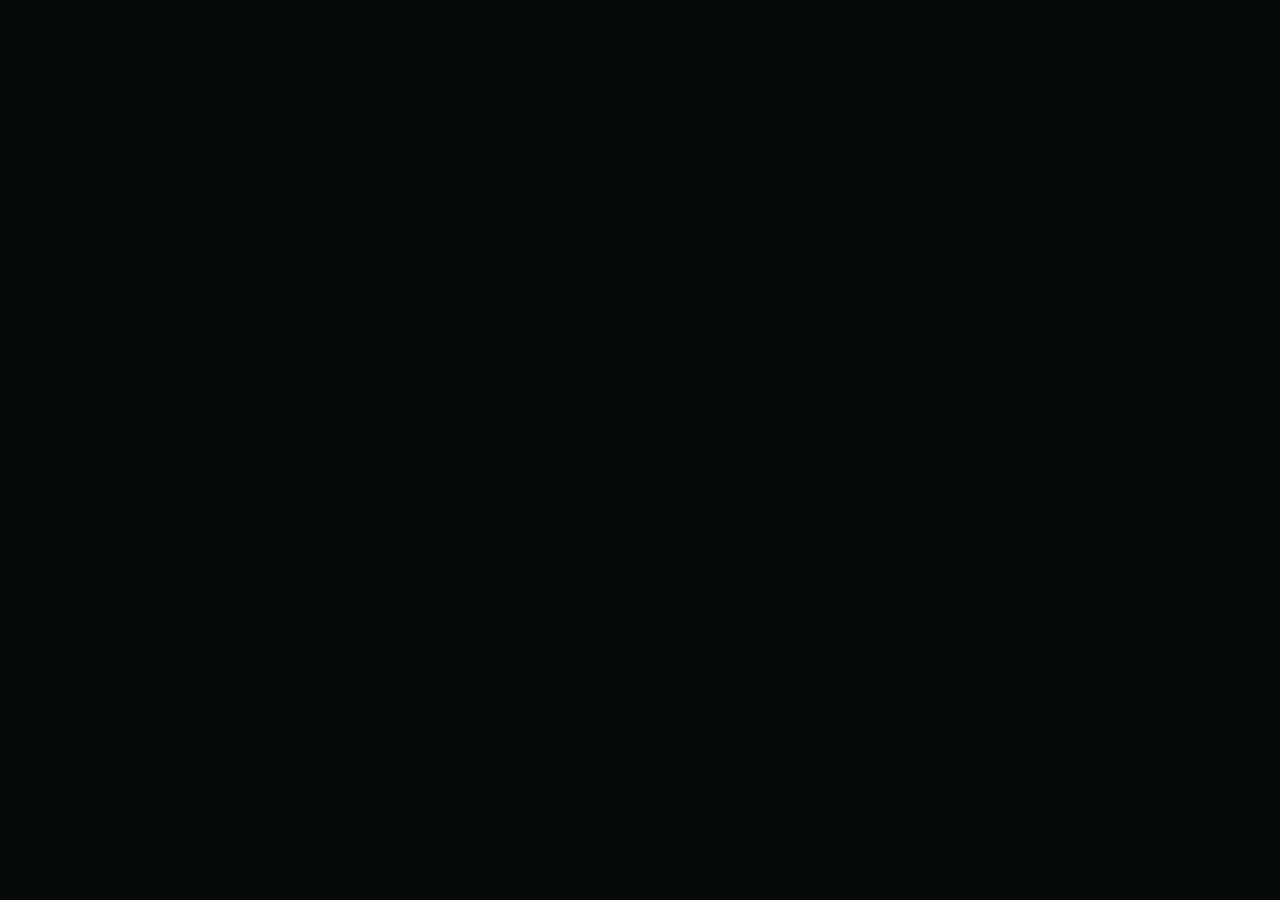
==== commit 33e9a636: "Switch Beer Hops to flagship shell" ====
--- a/index.html
+++ b/index.html
@@ -1,244 +1,22 @@
-<!DOCTYPE html>
-
+<!doctype html>
 <html lang="it">
 <head>
-<meta charset="utf-8"/>
-<meta content="width=device-width, initial-scale=1.0" name="viewport"/>
-<meta content="#0a0c0a" name="theme-color"/>
-<meta content="Beer Hops Pescara — craft beer shop &amp; beer bar in Via Piave 98. Birre artigianali, 6 birre alla spina, bottiglie, aperitivi e long drink." name="description"/>
-<meta content="Beer Hops Pescara — Un nuovo modo di bere" property="og:title"/>
-<meta content="Craft beer nel cuore di Pescara. Scopri Beer Hops in Via Piave 98." property="og:description"/>
-<meta content="website" property="og:type"/>
-<meta content="it_IT" property="og:locale"/>
-<meta content="https://images.pexels.com/photos/1267151/pexels-photo-1267151.jpeg?auto=compress&amp;cs=tinysrgb&amp;w=1600" property="og:image"/>
-<meta content="summary_large_image" name="twitter:card"/>
-<title>Beer Hops Pescara — Craft Beer Shop</title>
-<link href="https://fonts.googleapis.com" rel="preconnect"/>
-<link crossorigin="" href="https://fonts.gstatic.com" rel="preconnect"/>
-<link href="https://images.pexels.com" rel="preconnect"/>
-<link href="https://fonts.googleapis.com/css2?family=DM+Sans:wght@400;500;600;700&amp;family=Manrope:wght@400;500;600;700;800&amp;display=swap" rel="stylesheet"/>
-<link href="styles.css?v=20260914-2" rel="stylesheet"/>
-<link href="club-teaser.css?v=20260914-2" rel="stylesheet"/>
-<script type="application/ld+json">
-  {
-    "@context": "https://schema.org",
-    "@type": "BarOrPub",
-    "name": "Beer Hops",
-    "description": "Craft beer shop e beer bar a Pescara.",
-    "telephone": "+39 348 361 7588",
-    "email": "beer.hops.pescara@gmail.com",
-    "sameAs": ["https://www.facebook.com/BeerHopsPescara"],
-    "address": {
-      "@type": "PostalAddress",
-      "streetAddress": "Via Piave 98",
-      "postalCode": "65122",
-      "addressLocality": "Pescara",
-      "addressRegion": "PE",
-      "addressCountry": "IT"
-    },
-    "openingHoursSpecification": [
-      {
-        "@type": "OpeningHoursSpecification",
-        "dayOfWeek": ["Tuesday","Wednesday","Thursday","Friday","Saturday","Sunday"],
-        "opens": "18:00",
-        "closes": "01:00"
-      }
-    ]
-  }
-  </script>
-<link href="evolution.css" rel="stylesheet"/><meta content="noindex, follow" name="robots"/><link href="https://joyful-sprinkles-4b402e.netlify.app/" rel="canonical"/></head>
-<body>
-<a class="skip-link" href="#main">Vai al contenuto</a>
-<div aria-hidden="true" class="noise"></div>
-<div aria-hidden="true" class="cursor-glow"></div>
-<header class="site-header" id="top">
-<a aria-label="Beer Hops home" class="brand" href="#top">
-<span aria-hidden="true" class="brand-mark">
-<svg focusable="false" viewbox="0 0 64 64">
-<path d="M32 5c6 8 8 15 7 21 4-5 9-8 15-9-1 8-5 14-11 18 5-1 9 0 13 2-4 7-10 11-18 12l-1 10h-7l1-10c-8-1-14-5-18-12 4-2 8-3 13-2-6-4-10-10-11-18 6 1 11 4 15 9-1-6 1-13 7-21Z" fill="currentColor"></path>
-<path d="M32 13v34M23 23l9 8 9-8M20 34l12 7 12-7" fill="none" opacity=".45" stroke="currentColor" stroke-linecap="round" stroke-linejoin="round" stroke-width="2.2"></path>
-</svg>
-</span>
-<span class="brand-copy"><strong>BEER HOPS</strong><small>CRAFT BEER SHOP · PESCARA</small></span>
-</a>
-<button aria-controls="main-nav" aria-expanded="false" aria-label="Apri menu" class="menu-toggle" type="button">
-<span></span><span></span>
-</button>
-<nav aria-label="Navigazione principale" class="main-nav" id="main-nav">
-<a href="#story">Storia</a>
-<a href="#experience">Esperienza</a>
-<a href="#selection">Birre</a>
-<a href="#gallery">Gallery</a>
-<a class="club-nav-link" href="#club">Club</a>
-<a href="#visit">Dove siamo</a>
-<a class="nav-cta" href="tel:+393483617588">Chiama</a>
-</nav>
-</header><noscript><nav aria-label="Navigazione senza JavaScript" class="nojs-nav"><a href="#selection">Birre</a><a href="club/">Club demo</a><a href="#visit">Contatti</a></nav></noscript>
-<main id="main">
-<section aria-labelledby="hero-title" class="hero">
-<div aria-hidden="true" class="hero-media">
-<img alt="" decoding="async" fetchpriority="high" height="900" src="https://images.pexels.com/photos/1267151/pexels-photo-1267151.jpeg?auto=compress&amp;cs=tinysrgb&amp;w=2000" width="1200"/>
-</div>
-<div aria-hidden="true" class="hero-overlay"></div>
-<div aria-hidden="true" class="hero-grain"></div>
-<div class="hero-content shell">
-<div class="hero-copy">
-<div class="eyebrow hero-eyebrow"><span></span> CRAFT BEER SHOP · PESCARA</div>
-<h1 id="hero-title"><span>BEER</span><span class="outline">HOPS</span></h1>
-<p class="hero-tagline">Un nuovo modo di bere.</p>
-<p class="hero-lead">Birra artigianale, selezione e curiosità nel cuore di Pescara.</p>
-<div class="hero-actions">
-<a class="button button-primary magnetic" href="#selection">Scopri le birre <span aria-hidden="true">↘</span></a>
-<a class="button button-glass" href="#club">Beer Hops Club <span aria-hidden="true">↗</span></a>
-<a class="button button-glass" href="#visit">Vieni a trovarci <span aria-hidden="true">↗</span></a>
-</div>
-</div>
-<div aria-label="Informazioni rapide" class="hero-side">
-<div class="hero-side-item"><span>01</span><p>Via Piave 98<br/><strong>Pescara</strong></p></div>
-<div class="hero-side-item"><span>02</span><p>6 birre<br/><strong>alla spina</strong></p></div>
-<div class="hero-side-item"><span>03</span><p>Aperitivi<br/><strong>&amp; long drink</strong></p></div>
-</div>
-</div>
-<div class="hero-bottom shell">
-<p>Atmospheric craft-beer imagery · non raffigura necessariamente il locale</p>
-<a class="scroll-indicator" href="#story"><span>SCROLL</span><i></i></a>
-</div>
-</section>
-<section class="story section shell" id="story">
-<div class="section-kicker"><span>01</span><p>BRAND STORY</p></div>
-<div class="story-grid">
-<div class="story-title">
-<span class="eyebrow"><span></span> UN NUOVO MODO DI BERE</span>
-<h2>CRAFT CULTURE,<br/><em>NEL CUORE</em><br/>DI PESCARA.</h2>
-</div>
-<div class="story-copy">
-<p class="story-lead">Beer Hops porta al centro la birra artigianale: una selezione ampia, stili diversi e proposte da scoprire tra spine e bottiglie.</p>
-<p>La disponibilità cambia nel tempo. È parte dell'esperienza: tornare, guardare cosa c'è di nuovo e scegliere qualcosa di diverso dal solito.</p>
-<a class="arrow-link" href="#experience">Dentro l'esperienza <span aria-hidden="true">↘</span></a>
-</div>
-<div aria-hidden="true" class="story-badge"><span>PESCARA</span><strong>98</strong><small>VIA PIAVE</small></div>
-</div>
-</section>
-<section class="experience" id="experience">
-<div class="experience-media image-reveal">
-<img alt="Spine di birra in un bar, immagine atmosferica stock" decoding="async" height="900" loading="lazy" src="https://images.pexels.com/photos/12360539/pexels-photo-12360539.jpeg?auto=compress&amp;cs=tinysrgb&amp;w=1800" width="1200"/>
-<span class="stock-tag">IMMAGINE D'ATMOSFERA</span>
-</div>
-<div class="experience-panel">
-<div class="section-kicker"><span>02</span><p>THE EXPERIENCE</p></div>
-<div class="experience-copy">
-<span class="eyebrow"><span></span> DAL RUBINETTO ALLA BOTTIGLIA</span>
-<h2>SEI SPINE.<br/><em>MOLTE PIÙ</em><br/>POSSIBILITÀ.</h2>
-<p>Una proposta craft che unisce 6 birre alla spina, un'ampia selezione in bottiglia, aperitivi e long drink.</p>
-</div>
-<div class="experience-stats">
-<div><strong>06</strong><span>Birre<br/>alla spina</span></div>
-<div><strong>∞</strong><span>Scoperte<br/>in bottiglia</span></div>
-<div><strong>+</strong><span>Aperitivi<br/>&amp; long drink</span></div>
-</div>
-</div>
-</section>
-<section class="selection section shell" id="selection">
-<div class="section-kicker"><span>03</span><p>BEER SELECTION</p></div>
-<div class="selection-heading">
-<div>
-<span class="eyebrow"><span></span> UNA PARTE DELLA SELEZIONE PUBBLICATA ONLINE</span>
-<h2>CHOOSE<br/><em>YOUR HOPS.</em></h2>
-</div>
-<p>Una fotografia della selezione pubblicata online al momento della realizzazione della demo. Disponibilità e prezzi possono cambiare.</p>
-</div>
-<div aria-label="Filtra birre per provenienza" class="filters" role="group">
-<button aria-pressed="true" class="filter active" data-filter="all" type="button">Tutte <span>07</span></button>
-<button aria-pressed="false" class="filter" data-filter="italia" type="button">Italia <span>04</span></button>
-<button aria-pressed="false" class="filter" data-filter="belgio" type="button">Belgio <span>02</span></button>
-<button aria-pressed="false" class="filter" data-filter="svezia" type="button">Svezia <span>01</span></button>
-</div>
-<div aria-live="polite" class="beer-grid">
-<article class="beer-card" data-country="belgio" tabindex="0"><div class="beer-card-top"><span>01</span><span>BELGIO</span></div><div class="beer-card-body"><p>Westmalle · Trappist</p><h3>Westmalle<br/>Tripel</h3></div><div class="beer-card-bottom"><span>9.5% · 33CL</span><strong>€9</strong></div></article>
-<article class="beer-card" data-country="belgio" tabindex="0"><div class="beer-card-top"><span>02</span><span>BELGIO</span></div><div class="beer-card-body"><p>Corsendonk · Blanche</p><h3>Corsendonk<br/>Blanche</h3></div><div class="beer-card-bottom"><span>4.8% · 33CL</span><strong>€8</strong></div></article>
-<article class="beer-card" data-country="italia" tabindex="0"><div class="beer-card-top"><span>03</span><span>ITALIA</span></div><div class="beer-card-body"><p>Cane di Guerra · Pacific IPA</p><h3>Pacific<br/>IPA</h3></div><div class="beer-card-bottom"><span>5.6% · 33CL</span><strong>€8</strong></div></article>
-<article class="beer-card" data-country="italia" tabindex="0"><div class="beer-card-top"><span>04</span><span>ITALIA</span></div><div class="beer-card-body"><p>Mister B · Juicy Pale Ale</p><h3>Bomba</h3></div><div class="beer-card-bottom"><span>5.4% · 33CL</span><strong>€8</strong></div></article>
-<article class="beer-card" data-country="italia" tabindex="0"><div class="beer-card-top"><span>05</span><span>ITALIA</span></div><div class="beer-card-body"><p>Zona Mosto · DDH IPA</p><h3>Tripsitter</h3></div><div class="beer-card-bottom"><span>7.5% · 33CL</span><strong>€8</strong></div></article>
-<article class="beer-card" data-country="italia" tabindex="0"><div class="beer-card-top"><span>06</span><span>ITALIA</span></div><div class="beer-card-body"><p>Bibibir · Dry Stout</p><h3>Colpa<br/>d'Alfredo</h3></div><div class="beer-card-bottom"><span>4.5% · 33CL</span><strong>€8</strong></div></article>
-<article class="beer-card" data-country="svezia" tabindex="0"><div class="beer-card-top"><span>07</span><span>SVEZIA</span></div><div class="beer-card-body"><p>Popels · Session IPA</p><h3>Session<br/>IPA</h3></div><div class="beer-card-bottom"><span>4.2% · 33CL</span><strong>€8</strong></div></article>
-</div>
-<div class="selection-note"><span aria-hidden="true">↳</span><p>La carta cambia. <strong>Chiedi al banco cosa c'è di nuovo.</strong></p></div>
-</section>
-<section class="formats section shell">
-<div class="section-kicker"><span>04</span><p>ALLA SPINA / BOTTIGLIE</p></div>
-<div class="formats-grid">
-<article class="format-card format-card-green"><span class="format-index">01</span><div><p class="eyebrow"><span></span> ALLA SPINA</p><h2>6 RUBINETTI.<br/><em>ROTATION ON.</em></h2></div><p>Sei birre alla spina e una proposta che può cambiare nel tempo. Chiedi cosa c'è oggi.</p><span aria-hidden="true" class="format-arrow">↘</span></article>
-<article class="format-card"><span class="format-index">02</span><div><p class="eyebrow"><span></span> BOTTIGLIE</p><h2>ETICHETTE<br/><em>DA SCOPRIRE.</em></h2></div><p>Una selezione ampia di birre artigianali in bottiglia, con esempi italiani e internazionali già pubblicati online.</p><span aria-hidden="true" class="format-arrow">↗</span></article>
-</div>
-</section>
-<section class="social-section section shell">
-<div class="social-copy"><div class="section-kicker"><span>05</span><p>APERITIVO / SOCIAL</p></div><span class="eyebrow"><span></span> NON SOLO BIRRA</span><h2>DRINK.<br/>TALK.<br/><em>STAY.</em></h2><p>Beer Hops affianca alla selezione craft aperitivi e long drink: una proposta pensata anche per il momento prima di cena e per una serata informale.</p><a class="button button-outline" href="#visit">Vieni a trovarci <span aria-hidden="true">↗</span></a></div>
-<div class="social-media image-reveal"><img alt="Amici che bevono birra in un pub, immagine atmosferica stock" decoding="async" height="900" loading="lazy" src="https://images.pexels.com/photos/5054661/pexels-photo-5054661.jpeg?auto=compress&amp;cs=tinysrgb&amp;w=1400" width="1200"/><span class="stock-tag">IMMAGINE D'ATMOSFERA</span></div>
-</section>
-<section class="gallery section" id="gallery">
-<div class="shell gallery-head"><div><div class="section-kicker"><span>06</span><p>GALLERY</p></div><h2>CRAFT.<br/><em>AFTER DARK.</em></h2></div><p>Una direzione visiva d'atmosfera per la demo. Le immagini stock non sono presentate come fotografie del locale Beer Hops.</p></div>
-<div class="gallery-grid shell">
-<figure class="gallery-item gallery-tall image-reveal"><img alt="Birra versata in un bicchiere su sfondo scuro, immagine stock" decoding="async" height="900" loading="lazy" src="https://images.pexels.com/photos/13027755/pexels-photo-13027755.jpeg?auto=compress&amp;cs=tinysrgb&amp;w=1000" width="1200"/><figcaption>POUR / 01</figcaption></figure>
-<figure class="gallery-item gallery-wide image-reveal"><img alt="Bottiglie e bicchieri di birra su un tavolo, immagine stock" decoding="async" height="900" loading="lazy" src="https://images.pexels.com/photos/5537951/pexels-photo-5537951.jpeg?auto=compress&amp;cs=tinysrgb&amp;w=1200" width="1200"/><figcaption>BOTTLES / 02</figcaption></figure>
-<figure class="gallery-item gallery-square image-reveal"><img alt="Birra servita da una spina, immagine stock" decoding="async" height="900" loading="lazy" src="https://images.pexels.com/photos/23670988/pexels-photo-23670988.jpeg?auto=compress&amp;cs=tinysrgb&amp;w=1000" width="1200"/><figcaption>DRAFT / 03</figcaption></figure>
-<figure class="gallery-item gallery-square image-reveal"><img alt="Due bicchieri di birra al bancone, immagine stock" decoding="async" height="900" loading="lazy" src="https://images.pexels.com/photos/1267151/pexels-photo-1267151.jpeg?auto=compress&amp;cs=tinysrgb&amp;w=1000" width="1200"/><figcaption>GLASS / 04</figcaption></figure>
-<figure class="gallery-item gallery-wide image-reveal"><img alt="Bicchieri di birra su un tavolo in compagnia, immagine stock" decoding="async" height="900" loading="lazy" src="https://images.pexels.com/photos/16333867/pexels-photo-16333867.jpeg?auto=compress&amp;cs=tinysrgb&amp;w=1200" width="1200"/><figcaption>TOGETHER / 05</figcaption></figure>
-<figure class="gallery-item gallery-tall image-reveal"><img alt="Bicchiere di birra con schiuma su sfondo scuro, immagine stock" decoding="async" height="900" loading="lazy" src="https://images.pexels.com/photos/15991209/pexels-photo-15991209.jpeg?auto=compress&amp;cs=tinysrgb&amp;w=1000" width="1200"/><figcaption>DETAIL / 06</figcaption></figure>
-</div>
-</section>
-<section aria-labelledby="club-title" class="club-home-section" id="club"><p class="demo-notice">Progetto dimostrativo — non commissionato. Il Club è una simulazione: nessun account o premio reale.</p>
-<div class="shell">
-<div class="club-home-head">
-<div>
-<p class="club-home-kicker">BEER HOPS CLUB · LOYALTY CONCEPT</p>
-<h2 id="club-title">BEVI.<br/><em>TORNA.</em><br/>PREMIATI.</h2>
-</div>
-<div class="club-home-intro">
-<p>Un programma fedeltà direttamente dal sito: ogni cliente può creare il proprio profilo, ricevere un QR personale e accumulare timbri a ogni visita, senza scaricare un'app.</p>
-<div class="club-home-actions">
-<a class="button button-primary" href="club/">Prova il Club <span aria-hidden="true">↗</span></a>
-<a class="button button-outline" href="club/?member=BH-DEMO01">Apri tessera demo <span aria-hidden="true">↗</span></a>
-</div>
-<p class="club-demo-note">Concept dimostrativo non commissionato. Premi e funzionalità non rappresentano un programma reale attivo di Beer Hops.</p>
-</div>
-</div>
-<div class="club-home-demo">
-<div aria-label="Anteprima tessera fedeltà Beer Hops Club" class="club-phone">
-<div class="club-phone-top"><span>BEER HOPS CLUB</span><span>BH-DEMO01</span></div>
-<div class="club-phone-card">
-<small>MEMBER WALLET</small>
-<h3>4 / 6 TIMBRI</h3>
-<div aria-hidden="true" class="club-mini-qr"></div>
-<div aria-hidden="true" class="club-mini-progress"><span class="on">✓</span><span class="on">✓</span><span class="on">✓</span><span class="on">✓</span><span>5</span><span>6</span></div>
-</div>
-</div>
-<div class="club-home-features">
-<article class="club-feature"><span>01 / PERSONAL QR</span><div><strong>Un QR unico per ogni cliente.</strong><p>Identifica la tessera digitale in pochi secondi.</p></div></article>
-<article class="club-feature"><span>02 / DIGITAL STAMPS</span><div><strong>Timbri e progressi sempre visibili.</strong><p>Il cliente vede quanto manca alla ricompensa.</p></div></article>
-<article class="club-feature"><span>03 / STAFF MODE</span><div><strong>Scansiona, aggiungi, riscatta.</strong><p>Lo staff apre la tessera dal QR e gestisce i timbri in una vista dedicata.</p></div></article>
-<article class="club-feature"><span>04 / NO APP</span><div><strong>Tutto dal browser.</strong><p>Mobile-first, semplice da aprire con un QR al banco.</p></div></article>
-</div>
-</div>
-</div>
-</section>
-<section aria-labelledby="reviews-title" class="reviews section shell">
-<div class="section-kicker"><span>07</span><p>SOCIAL PROOF</p></div>
-<div class="reviews-grid"><div class="reviews-score"><span aria-label="5 stelle su 5" class="stars">★★★★★</span><strong>4.9</strong><p id="reviews-title">SU GOOGLE</p></div><div class="reviews-copy"><h2>54 RECENSIONI.<br/><em>UNA BELLA</em><br/>IMPRESSIONE.</h2><p>Dato rilevato dalla scheda Google pubblica durante la realizzazione della demo. Rating e numero di recensioni possono cambiare nel tempo.</p><a class="arrow-link" href="https://www.google.com/maps/search/?api=1&amp;query=Beer+Hops+Via+Piave+98+Pescara" rel="noreferrer" target="_blank">Trova Beer Hops su Google Maps <span aria-hidden="true">↗</span></a></div></div>
-</section>
-<section class="visit section" id="visit">
-<div class="shell">
-<div class="section-kicker"><span>08</span><p>LOCATION / CONTACT</p></div>
-<div class="visit-heading"><div><span class="eyebrow"><span></span> VIENI A TROVARCI</span><h2>SEE YOU<br/><em>TONIGHT.</em></h2></div><p>Via Piave 98<br/>65122 Pescara PE</p></div>
-<div class="visit-layout">
-<div class="map-card"><iframe loading="lazy" referrerpolicy="no-referrer-when-downgrade" src="https://www.google.com/maps?q=Beer%20Hops%20Via%20Piave%2098%20Pescara&amp;output=embed" title="Mappa Beer Hops, Via Piave 98 Pescara"></iframe><div class="map-label"><span>BEER HOPS</span><strong>VIA PIAVE 98</strong></div></div>
-<div class="contact-card"><div><div class="hours-top"><span>ORARI</span><span class="status-pill" id="open-status">—</span></div><div class="hours-list"><div class="hours-row muted"><span>Lunedì</span><span>Chiuso</span></div><div class="hours-row"><span>Martedì</span><span>18:00 — 01:00</span></div><div class="hours-row"><span>Mercoledì</span><span>18:00 — 01:00</span></div><div class="hours-row"><span>Giovedì</span><span>18:00 — 01:00</span></div><div class="hours-row"><span>Venerdì</span><span>18:00 — 01:00</span></div><div class="hours-row"><span>Sabato</span><span>18:00 — 01:00</span></div><div class="hours-row"><span>Domenica</span><span>18:00 — 01:00</span></div></div></div><div class="contact-links"><a href="tel:+393483617588"><span>Chiama</span><strong>+39 348 361 7588 ↗</strong></a><a href="mailto:beer.hops.pescara@gmail.com"><span>Email</span><strong>beer.hops.pescara@gmail.com ↗</strong></a><a href="https://www.facebook.com/BeerHopsPescara" rel="noreferrer" target="_blank"><span>Social</span><strong>Facebook ↗</strong></a></div></div>
-</div>
-<div class="visit-actions"><a class="button button-primary magnetic" href="https://www.google.com/maps/dir/?api=1&amp;destination=Beer+Hops+Via+Piave+98+Pescara" rel="noreferrer" target="_blank">Indicazioni <span aria-hidden="true">↗</span></a><a class="button button-outline" href="tel:+393483617588">Chiama ora <span aria-hidden="true">↗</span></a><a class="button button-outline" href="https://www.facebook.com/BeerHopsPescara" rel="noreferrer" target="_blank">Facebook <span aria-hidden="true">↗</span></a><a class="button button-outline" href="https://wa.me/393483617588?text=Ciao%2C%20vorrei%20informazioni%20su%20Beer%20Hops." rel="noreferrer" target="_blank">Apri WhatsApp ↗</a></div>
-</div>
-</section>
-</main>
-<footer class="site-footer"><div class="shell footer-main"><a aria-label="Beer Hops home" class="brand footer-brand" href="#top"><span aria-hidden="true" class="brand-mark"><svg focusable="false" viewbox="0 0 64 64"><path d="M32 5c6 8 8 15 7 21 4-5 9-8 15-9-1 8-5 14-11 18 5-1 9 0 13 2-4 7-10 11-18 12l-1 10h-7l1-10c-8-1-14-5-18-12 4-2 8-3 13-2-6-4-10-10-11-18 6 1 11 4 15 9-1-6 1-13 7-21Z" fill="currentColor"></path></svg></span><span class="brand-copy"><strong>BEER HOPS</strong><small>CRAFT BEER SHOP · PESCARA</small></span></a><div class="footer-address"><span>VISIT</span><p>Via Piave 98<br/>65122 Pescara PE</p></div><div class="footer-links"><span>CONNECT</span><a href="tel:+393483617588">+39 348 361 7588</a><a href="mailto:beer.hops.pescara@gmail.com">Email</a><a href="https://www.facebook.com/BeerHopsPescara" rel="noreferrer" target="_blank">Facebook</a></div></div><div class="shell footer-bottom"><span>© <span id="year"></span> BEER HOPS</span><span>Demo website concept · stock imagery used for atmosphere</span></div></footer>
-<div aria-label="Azioni rapide" class="mobile-bar"><a href="club/">CLUB</a><a href="tel:+393483617588">CHIAMA</a><a href="https://www.google.com/maps/dir/?api=1&amp;destination=Beer+Hops+Via+Piave+98+Pescara" rel="noreferrer" target="_blank">INDICAZIONI ↗</a></div>
-<script src="script.js?v=20260914-2"></script>
-</body>
-</html>
+<meta charset="utf-8">
+<meta name="viewport" content="width=device-width,initial-scale=1,viewport-fit=cover">
+<meta name="theme-color" content="#090b0a">
+<meta name="description" content="Beer Hops Pescara — craft beer shop e beer bar in Via Piave 98. Una demo digitale immersiva dedicata alla cultura craft.">
+<meta name="robots" content="noindex, follow">
+<link rel="canonical" href="https://joyful-sprinkles-4b402e.netlify.app/">
+<meta property="og:type" content="website"><meta property="og:locale" content="it_IT">
+<meta property="og:title" content="Beer Hops Pescara — Un nuovo modo di bere">
+<meta property="og:description" content="Craft culture, materia e una nuova esperienza digitale per Beer Hops Pescara.">
+<meta property="og:image" content="https://d8j0ntlcm91z4.cloudfront.net/user_3JN4lq7KBj4c3qEQUgSkbrftgrd/hf_20260916_164222_a6c25983-940f-4fd4-9cb4-16444c8ed27c.png">
+<meta name="twitter:card" content="summary_large_image">
+<title>Beer Hops Pescara — Craft Beer Experience</title>
+<link rel="preconnect" href="https://fonts.googleapis.com"><link rel="preconnect" href="https://fonts.gstatic.com" crossorigin><link rel="preconnect" href="https://cdn.jsdelivr.net" crossorigin><link rel="preconnect" href="https://d8j0ntlcm91z4.cloudfront.net" crossorigin>
+<link href="https://fonts.googleapis.com/css2?family=DM+Sans:opsz,wght@9..40,400;9..40,500;9..40,600;9..40,700&family=Manrope:wght@400;500;600;700;800&display=swap" rel="stylesheet">
+<link rel="stylesheet" href="flagship.css?v=20260916-1">
+<script type="application/ld+json">{"@context":"https://schema.org","@type":"BarOrPub","name":"Beer Hops","description":"Craft beer shop e beer bar a Pescara.","telephone":"+39 348 361 7588","email":"beer.hops.pescara@gmail.com","sameAs":["https://www.instagram.com/beer_hops_pescara/","https://www.facebook.com/BeerHopsPescara/"],"address":{"@type":"PostalAddress","streetAddress":"Via Piave 98","postalCode":"65122","addressLocality":"Pescara","addressRegion":"PE","addressCountry":"IT"}}</script>
+</head>
+<body><div id="app" aria-live="polite"></div><noscript><main style="padding:40px;font-family:system-ui;background:#090b0a;color:#f2e9d7;min-height:100vh"><h1>Beer Hops</h1><p>Craft beer shop · Via Piave 98, Pescara.</p><p>Questa esperienza interattiva richiede JavaScript.</p><a href="club/" style="color:#b6d94c">Apri la demo HOPPASS</a></main></noscript><script type="module" src="flagship.js?v=20260916-1"></script></body>
+</html>
--- a/flagship.css
+++ b/flagship.css
@@ -0,0 +1 @@
+:root{--bg:#090b0a;--cream:#f2e9d7;--acid:#b6d94c;--amber:#d36d0b;--steel:#8c9490;--line:rgba(242,233,215,.17);--pad:clamp(20px,4vw,64px);--max:1500px;--ease:cubic-bezier(.22,.61,.36,1)}*{box-sizing:border-box}html{scroll-behavior:smooth;background:var(--bg)}body{margin:0;min-width:320px;overflow-x:hidden;background:var(--bg);color:var(--cream);font-family:"DM Sans",system-ui,sans-serif;-webkit-font-smoothing:antialiased}a{color:inherit;text-decoration:none}button{font:inherit;color:inherit}img{display:block;width:100%}::selection{background:var(--acid);color:var(--bg)}.shell{width:min(var(--max),calc(100% - var(--pad)*2));margin:auto}.skip-link{position:fixed;z-index:9999;top:-80px;left:16px;background:var(--cream);color:#111;padding:10px 14px}.skip-link:focus{top:16px}.page-noise{position:fixed;inset:0;pointer-events:none;z-index:50;opacity:.045;background-image:url("data:image/svg+xml,%3Csvg viewBox='0 0 180 180' xmlns='http://www.w3.org/2000/svg'%3E%3Cfilter id='n'%3E%3CfeTurbulence type='fractalNoise' baseFrequency='.9' numOctaves='3'/%3E%3C/filter%3E%3Crect width='100%25' height='100%25' filter='url(%23n)'/%3E%3C/svg%3E")}.site-header{height:80px;position:fixed;inset:0 0 auto;z-index:40;padding:0 var(--pad);display:flex;align-items:center;justify-content:space-between;border-bottom:1px solid transparent;transition:.3s}.site-header.scrolled{height:68px;background:rgba(9,11,10,.82);backdrop-filter:blur(18px);border-color:var(--line)}.brand{display:flex;align-items:center;gap:11px}.brand-seal{width:34px;color:var(--acid)}.brand-seal svg{display:block}.brand-type{display:flex;flex-direction:column;gap:4px}.brand-type strong{font:800 16px/1 "Manrope"}.brand-type small{font-size:8px;letter-spacing:.14em;color:#8b918a}.main-nav{display:flex;align-items:center;gap:30px}.main-nav a{font-size:10px;font-weight:700;letter-spacing:.12em;text-transform:uppercase}.nav-cta{border:1px solid rgba(182,217,76,.5);border-radius:99px;padding:11px 16px;color:var(--acid)}.menu-toggle{display:none}.hero{position:relative;min-height:100svh;overflow:hidden;background:#060806}.hero-fallback,.hero-shade,.hero-webgl{position:absolute;inset:0}.hero-fallback{background:url("https://d8j0ntlcm91z4.cloudfront.net/user_3JN4lq7KBj4c3qEQUgSkbrftgrd/hf_20260916_164222_a6c25983-940f-4fd4-9cb4-16444c8ed27c.png") center/cover;filter:saturate(.82) contrast(1.1) brightness(.52);transform:scale(1.03)}.hero-webgl{z-index:1}.hero-webgl canvas{width:100%;height:100%;display:block}.hero-shade{z-index:2;background:linear-gradient(90deg,rgba(5,7,5,.95) 0%,rgba(5,7,5,.75) 39%,rgba(5,7,5,.12) 76%),linear-gradient(180deg,rgba(5,7,5,.2),rgba(5,7,5,.75))}.hero-grid{position:relative;z-index:3;min-height:100svh;padding-top:130px;padding-bottom:105px;display:grid;grid-template-columns:1fr 250px;gap:40px;align-items:end}.micro-label{margin:0;display:flex;align-items:center;gap:10px;font-size:9px;font-weight:700;letter-spacing:.17em;text-transform:uppercase;color:var(--acid)}.micro-label span{width:28px;height:1px;background:currentColor}.hero h1{margin:22px 0 0;font:800 clamp(92px,13.5vw,210px)/.74 "Manrope";letter-spacing:-.075em}.hero h1 span{display:block}.hero-subgrid{display:grid;grid-template-columns:minmax(260px,.55fr) minmax(300px,.45fr);gap:40px;margin-top:36px;align-items:end}.hero-tagline{margin:0;font:500 clamp(26px,3vw,46px)/.95 "Manrope";letter-spacing:-.045em}.hero-intro{max-width:430px}.hero-intro p{margin:0 0 24px;color:#b1b2aa;line-height:1.55}.pill{display:inline-flex;align-items:center;justify-content:space-between;gap:25px;min-height:48px;padding:0 18px;border-radius:99px;border:1px solid transparent;font-size:10px;font-weight:800;letter-spacing:.11em;text-transform:uppercase;transition:.25s}.pill:hover,.pill:focus-visible{transform:translateY(-2px)}.pill-acid{background:var(--acid);color:#10140b}.pill-dark{background:#111;color:var(--cream)}.pill-line{border-color:var(--line)}.hero-meta{border-left:1px solid var(--line)}.hero-meta>div{display:grid;grid-template-columns:30px 1fr;gap:10px;padding:17px 0 17px 18px;border-bottom:1px solid var(--line)}.hero-meta span{font-size:9px;color:var(--acid)}.hero-meta p{margin:0;color:#9b9e98;font-size:10px;line-height:1.5;text-transform:uppercase;letter-spacing:.1em}.hero-meta strong{color:var(--cream);font-size:12px}.hero-rail{position:absolute;z-index:3;left:50%;bottom:22px;transform:translateX(-50%);display:flex;justify-content:space-between;align-items:center;font-size:8px;letter-spacing:.13em;color:#81857f}.hero-rail p{margin:0}.hero-rail a{display:flex;align-items:center;gap:12px}.hero-rail i{width:42px;height:1px;background:var(--acid)}.ticker{overflow:hidden;background:var(--acid);color:#111;border-block:1px solid #111}.ticker-track{display:flex;width:max-content;gap:22px;padding:12px 0;animation:ticker 22s linear infinite}.ticker span{font:800 10px/1 "Manrope";letter-spacing:.13em}.section{padding:clamp(100px,11vw,180px) 0}.section-index{display:flex;gap:12px;align-items:center;margin-bottom:58px}.section-index span{width:34px;height:34px;display:grid;place-items:center;border:1px solid currentColor;border-radius:50%;font-size:9px}.section-index p{margin:0;font-size:9px;font-weight:700;letter-spacing:.16em}.manifesto-grid,.selection-head,.hoppass-grid,.community-grid{display:grid;grid-template-columns:minmax(0,1.1fr) minmax(320px,.7fr);gap:clamp(42px,8vw,130px)}h2{margin:18px 0 0;font:700 clamp(58px,8.2vw,126px)/.82 "Manrope";letter-spacing:-.065em;text-transform:uppercase}h2 em{font-style:normal;color:var(--acid)}.manifesto-copy{padding-top:80px}.manifesto-copy .lead{font:500 clamp(22px,2.2vw,34px)/1.25 "Manrope";letter-spacing:-.03em;color:var(--cream)}.manifesto-copy p{color:#8f948d;line-height:1.65}.manifesto-rule{display:grid;grid-template-columns:repeat(2,1fr);gap:1px;background:var(--line);margin-top:36px}.manifesto-rule span{padding:14px;background:var(--bg);font-size:9px;letter-spacing:.12em}.kinetic-wrap{margin-top:110px;overflow:hidden;border-block:1px solid var(--line)}.kinetic-line{margin:0;width:max-content;padding:18px 0;font:800 clamp(26px,4vw,64px)/1 "Manrope";letter-spacing:-.04em;transform:translateX(var(--kinetic,0px))}.craft{background:var(--cream);color:#111}.craft-heading{display:grid;grid-template-columns:1fr 1fr;gap:50px}.craft-heading .section-index{grid-column:1/-1}.craft .micro-label{color:#526913}.craft h2 em{color:#526913}.craft-note{max-width:430px;align-self:end;line-height:1.6;color:#4f514c}.material-stage{margin-top:80px;display:grid;grid-template-columns:minmax(0,1fr) 340px;gap:25px}.material-shot{margin:0;position:relative;min-height:720px;overflow:hidden;background:#111}.material-shot img{height:100%;object-fit:cover}.material-shot figcaption{position:absolute;inset:auto 18px 18px;display:flex;justify-content:space-between;padding:12px;background:rgba(9,11,10,.72);backdrop-filter:blur(12px);color:var(--cream);font-size:8px;letter-spacing:.12em}.material-shot figcaption p{margin:0}.material-spec{align-self:end;border-top:1px solid #333}.material-spec>p{font-size:9px;letter-spacing:.16em}.material-spec dl{margin:0}.material-spec dl div{display:grid;grid-template-columns:45px 1fr;padding:16px 0;border-top:1px solid rgba(0,0,0,.16)}.material-spec dt{color:#667b1f}.material-spec dd{margin:0;font:600 18px/1.2 "Manrope"}.selection-intro{align-self:end;color:#8d918a;line-height:1.65}.mode-grid{display:grid;grid-template-columns:repeat(3,1fr);gap:12px;margin-top:70px}.mode-card{position:relative;min-height:540px;padding:24px;border:1px solid var(--line);display:flex;flex-direction:column;justify-content:space-between;transition:.35s var(--ease)}.mode-card:hover,.mode-card:focus-visible{transform:translateY(-8px);border-color:#6d736d}.mode-card-acid{background:var(--acid);color:#111}.mode-card-amber{background:#321807}.mode-top{display:flex;justify-content:space-between;font-size:9px;letter-spacing:.15em}.mode-card small{font-size:8px;letter-spacing:.13em}.mode-card h3{margin:10px 0;font:800 clamp(48px,5vw,80px)/.82 "Manrope";letter-spacing:-.06em}.mode-card p{max-width:290px;font-size:13px;line-height:1.55;color:inherit;opacity:.68}.mode-arrow{position:absolute;right:22px;bottom:18px;font-size:26px}.pour-lab{min-height:130vh;background:#0d0f0d}.pour-sticky{position:sticky;top:0;height:100svh;display:flex;align-items:center;overflow:hidden}.pour-copy{position:relative;z-index:2}.pour-copy h2{max-width:760px}.pour-copy h2 em{color:var(--amber)}.pour-note{max-width:400px;color:#8e928b}.pour-vessel{position:absolute;right:8vw;bottom:8vh;width:min(31vw,430px);height:min(64vh,650px);border:2px solid rgba(242,233,215,.35);border-radius:8% 8% 16% 16%/3% 3% 12% 12%;overflow:hidden;box-shadow:inset 0 0 50px rgba(255,255,255,.04),0 40px 100px rgba(0,0,0,.4)}.liquid{position:absolute;inset:auto 4% 4%;height:var(--pour,58%);border-radius:4% 4% 12% 12%;background:linear-gradient(90deg,#7b2f03,#e7780c 45%,#9b3904);transition:height .1s linear;box-shadow:inset 20px 0 34px rgba(255,202,90,.15)}.foam{position:absolute;left:4%;right:4%;bottom:calc(var(--pour,58%) - 1%);height:7%;background:#eadcbf;border-radius:50% 50% 20% 20%;filter:blur(.3px);transition:bottom .1s linear}.glass-rim{position:absolute;z-index:2;left:-2%;right:-2%;top:-1%;height:18px;border:2px solid #b9bbb5;border-radius:50%}.pour-vessel>span{position:absolute;z-index:3;right:12px;bottom:10px;font-size:9px;letter-spacing:.15em}.hoppass{background:var(--cream);color:#111}.hoppass h2 em{color:#a54d06}.hoppass-copy p:not(.micro-label):not(.demo-note){max-width:520px;line-height:1.6;color:#555852}.demo-note{margin-top:22px;font-size:10px;line-height:1.5;color:#777}.token-stage{position:relative;min-height:620px;display:grid;place-items:center}.hoppass-token{width:min(34vw,430px);aspect-ratio:1;border-radius:50%;display:grid;place-items:center;background:radial-gradient(circle at 44% 40%,#ef7d0b 0,#9d3903 42%,#261308 72%,#111 100%);border:10px solid #707975;box-shadow:0 35px 70px rgba(53,29,7,.28),inset 0 0 34px rgba(255,219,134,.25);transform:rotateX(var(--token-x,-6deg)) rotateY(var(--token-y,14deg));transition:transform .25s var(--ease)}.token-face{width:62%;aspect-ratio:1;border:1px dashed rgba(242,233,215,.66);border-radius:50%;display:flex;flex-direction:column;align-items:center;justify-content:center;color:var(--cream)}.token-face small,.token-face i{font-size:8px;letter-spacing:.14em}.token-face strong{font:800 clamp(30px,4vw,54px)/1 "Manrope";margin:14px 0}.token-face i{font-style:normal}.token-orbit{position:absolute;width:82%;aspect-ratio:1;border:1px solid rgba(0,0,0,.13);border-radius:50%}.level-control{position:absolute;bottom:20px;text-align:center}.level-control>span{font-size:8px;letter-spacing:.14em}.level-control div{display:flex;gap:8px;margin-top:10px}.level-control button{width:38px;height:38px;border:1px solid #aaa;background:transparent;border-radius:50%;cursor:pointer}.level-control button.active{background:var(--acid);border-color:var(--acid)}.community{background:#101210}.visit-panel{border-top:1px solid var(--line);align-self:end}.visit-row{display:grid;grid-template-columns:120px 1fr;gap:20px;padding:22px 0;border-bottom:1px solid var(--line)}.visit-row span{font-size:9px;letter-spacing:.14em;color:#7d827b}.visit-row strong,.visit-row a{font:500 clamp(18px,2vw,28px)/1.3 "Manrope"}.visit-actions{display:flex;flex-wrap:wrap;gap:10px;margin-top:30px}.footer{padding:70px 0 28px;background:var(--acid);color:#111}.footer-top{display:flex;align-items:end;justify-content:space-between}.footer-top>p{margin:0;font:800 clamp(86px,15vw,220px)/.67 "Manrope";letter-spacing:-.085em}.footer-top div{display:flex;flex-direction:column;align-items:end;gap:8px}.footer-top span{font-size:8px;letter-spacing:.15em}.footer-top strong{font:600 18px/1 "Manrope"}.footer-bottom{margin-top:80px;padding-top:18px;border-top:1px solid rgba(0,0,0,.25);display:flex;justify-content:space-between;gap:20px;font-size:9px}.reveal,.image-reveal{opacity:0;transform:translateY(28px);transition:opacity .8s var(--ease),transform .8s var(--ease)}.reveal.visible,.image-reveal.visible{opacity:1;transform:none}@keyframes ticker{to{transform:translateX(-50%)}}@media(max-width:920px){.main-nav{position:fixed;inset:0;background:#090b0a;display:flex;flex-direction:column;justify-content:center;gap:28px;transform:translateY(-105%);transition:.45s var(--ease)}.main-nav.open{transform:none}.main-nav a{font:700 26px/1 "Manrope"}.menu-toggle{z-index:41;display:grid;gap:6px;background:none;border:0;padding:10px}.menu-toggle span{width:28px;height:1px;background:var(--cream);transition:.3s}.menu-toggle.open span:first-child{transform:translateY(3.5px) rotate(45deg)}.menu-toggle.open span:last-child{transform:translateY(-3.5px) rotate(-45deg)}.hero-grid{grid-template-columns:1fr}.hero-meta{display:none}.hero-subgrid{grid-template-columns:1fr}.manifesto-grid,.selection-head,.hoppass-grid,.community-grid,.craft-heading{grid-template-columns:1fr}.manifesto-copy{padding-top:0}.material-stage{grid-template-columns:1fr}.material-shot{min-height:620px}.mode-grid{grid-template-columns:1fr}.mode-card{min-height:430px}.pour-vessel{right:-10vw;width:56vw;opacity:.74}.token-stage{min-height:540px}.hoppass-token{width:min(72vw,420px)}}@media(max-width:600px){.site-header{height:68px}.brand-type small{display:none}.hero-grid{padding-top:100px;padding-bottom:92px;align-items:end}.hero h1{font-size:clamp(82px,25vw,112px);line-height:.78}.hero-subgrid{margin-top:32px}.hero-tagline{font-size:27px}.hero-intro{max-width:320px}.hero-intro p{font-size:13px}.hero-rail{bottom:16px}.hero-rail p:first-child{display:none}.hero-rail p{font-size:7px}.section{padding:94px 0}.section-index{margin-bottom:42px}h2{font-size:clamp(48px,15vw,72px)}.kinetic-wrap{margin-top:70px}.craft-heading{gap:22px}.material-stage{margin-top:48px}.material-shot{min-height:500px}.mode-grid{margin-top:45px}.pour-lab{min-height:115vh}.pour-copy{align-self:flex-start;padding-top:120px}.pour-vessel{width:72vw;height:48vh;right:-18vw;bottom:5vh}.token-stage{min-height:500px}.level-control button{width:34px;height:34px}.visit-row{grid-template-columns:86px 1fr}.footer-top{display:block}.footer-top div{margin-top:38px;align-items:flex-start}.footer-bottom{display:grid;gap:8px;margin-top:60px}.footer-bottom p{margin:0}}@media(prefers-reduced-motion:reduce){html{scroll-behavior:auto}.ticker-track{animation:none}.reveal,.image-reveal{opacity:1;transform:none;transition:none}.pill,.mode-card{transition:none}}
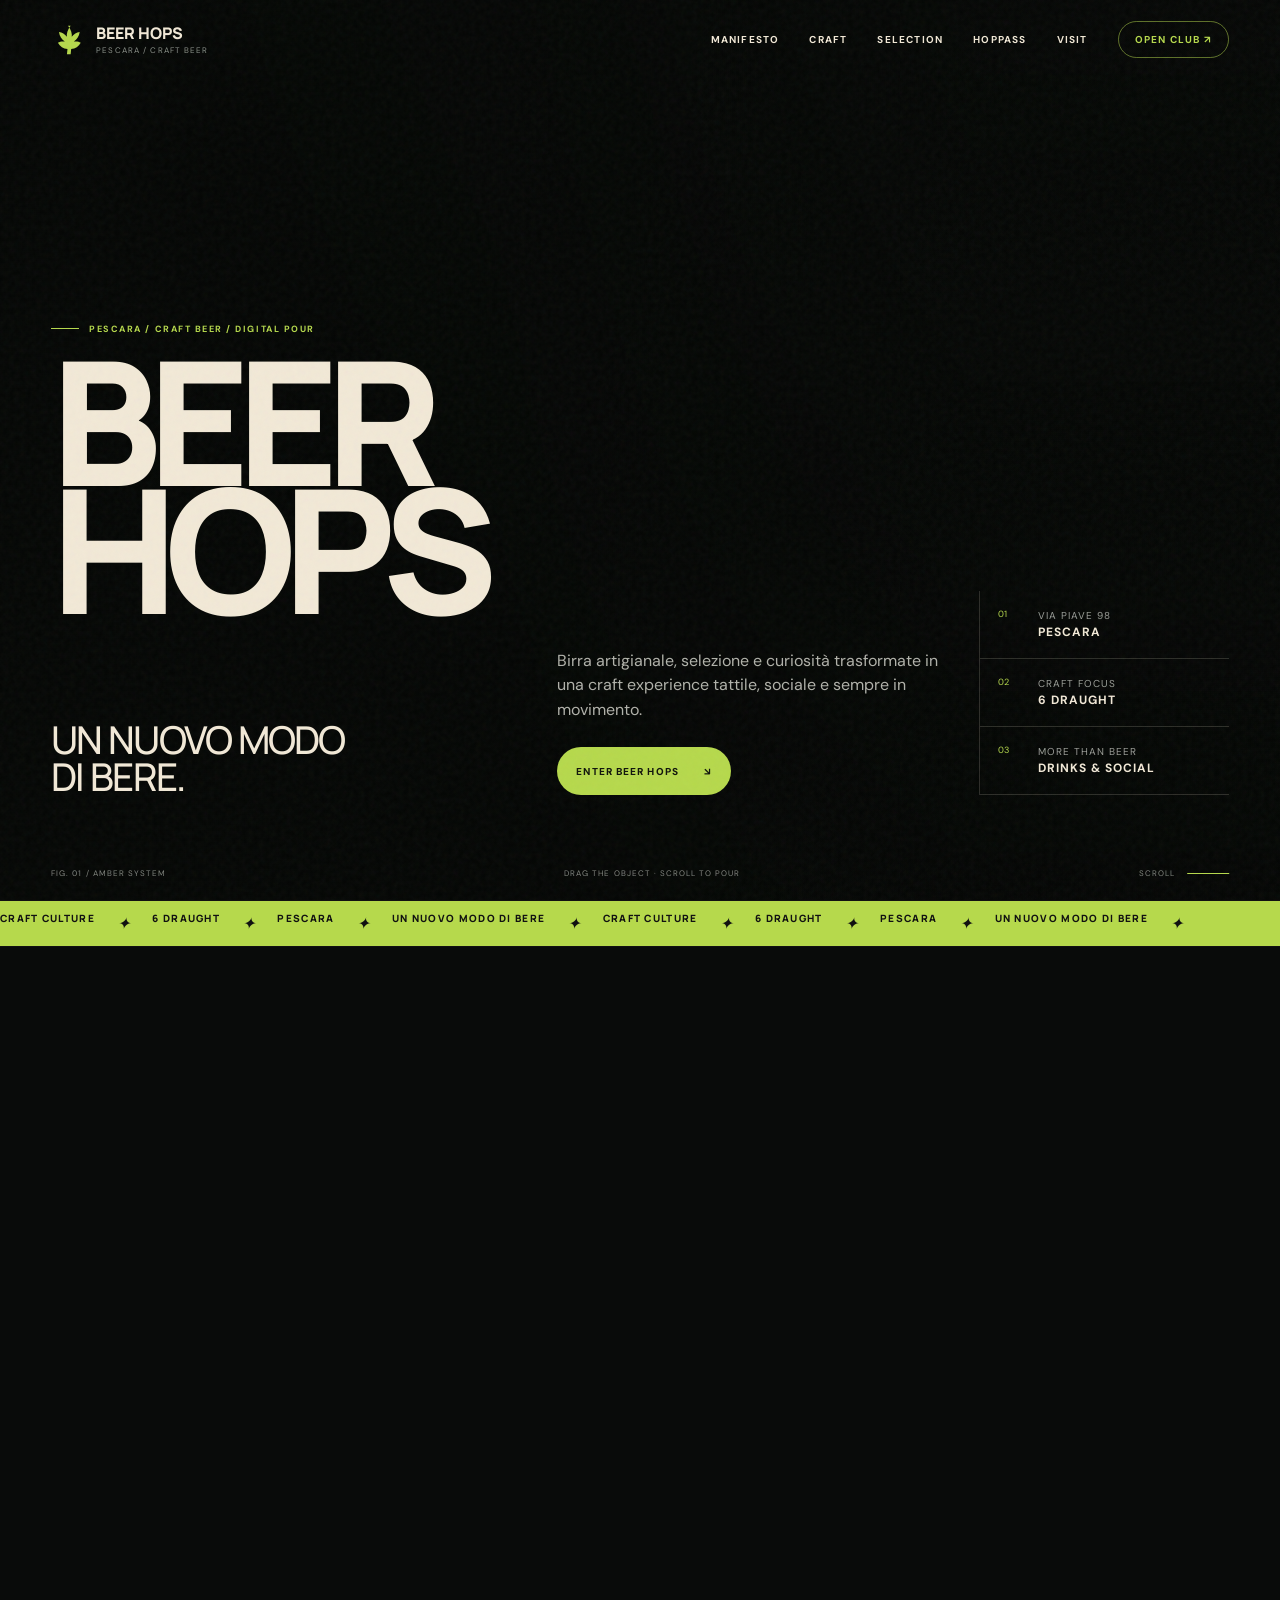
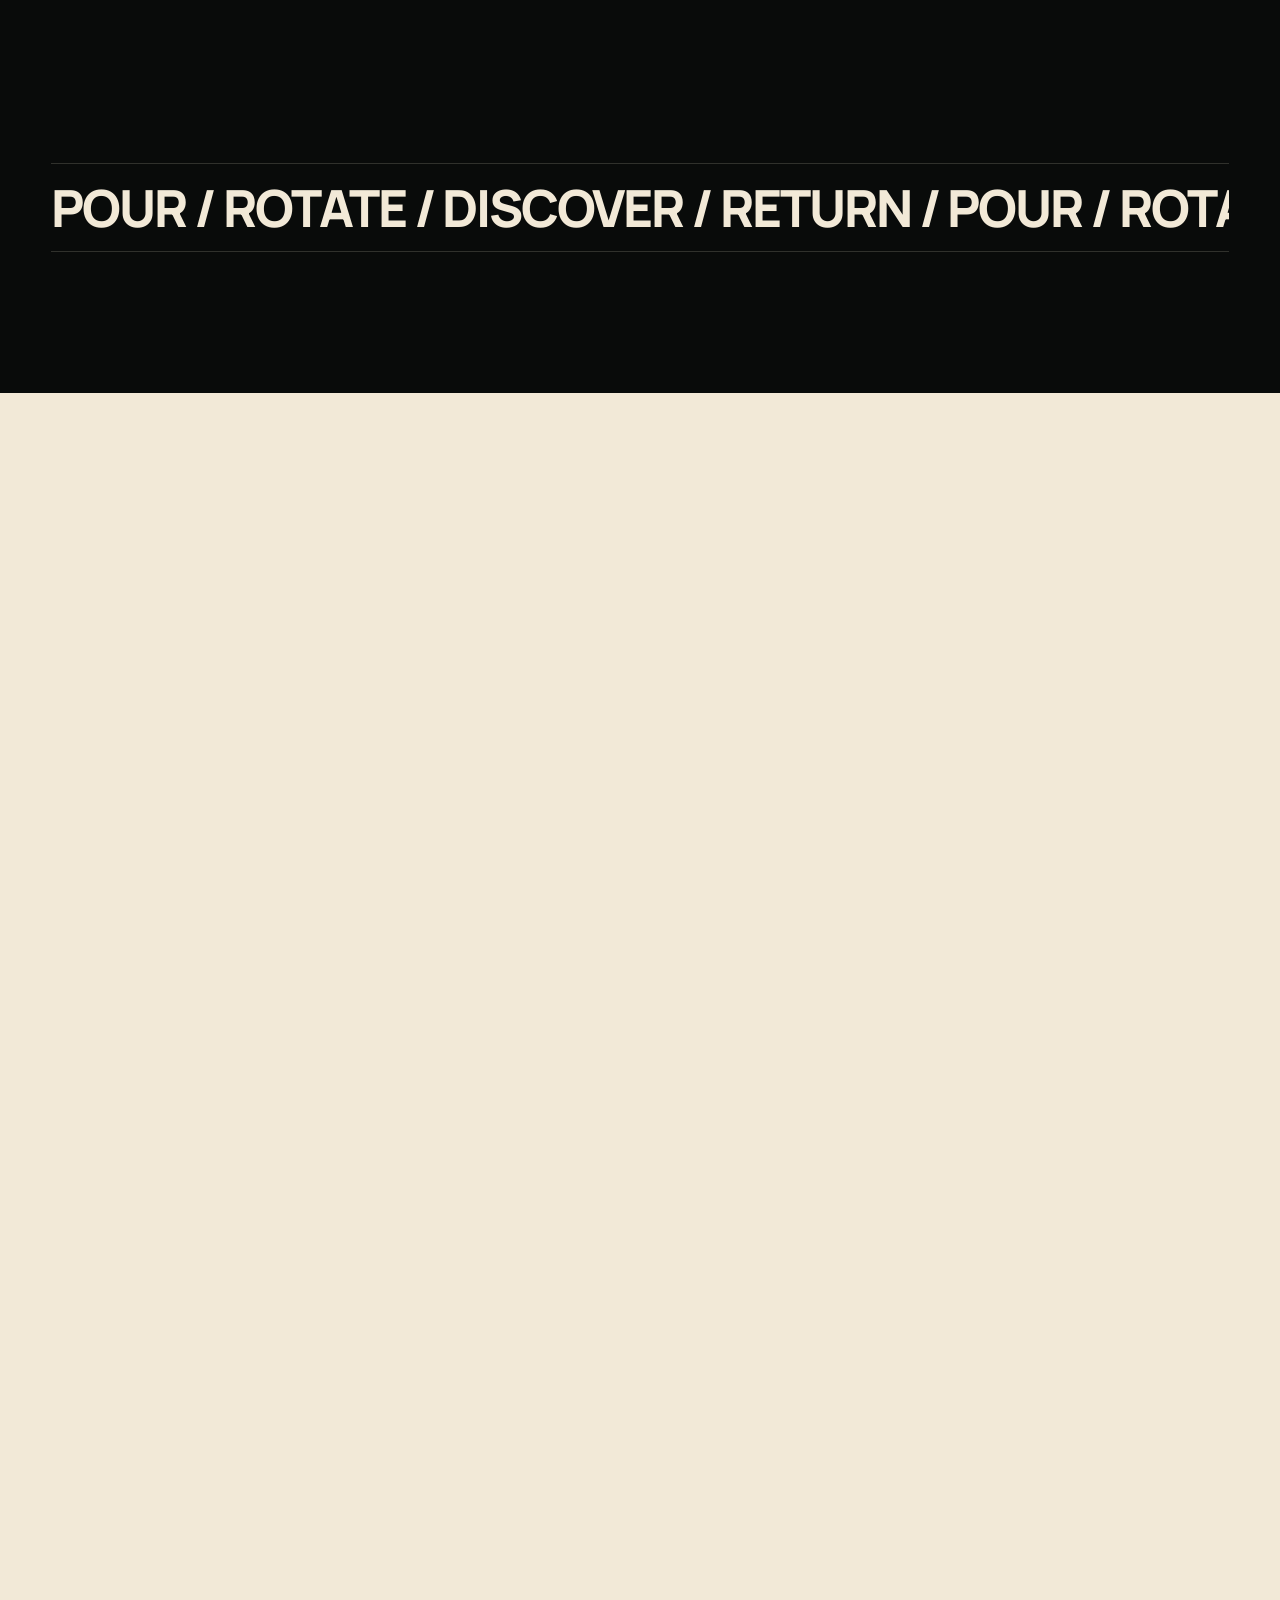
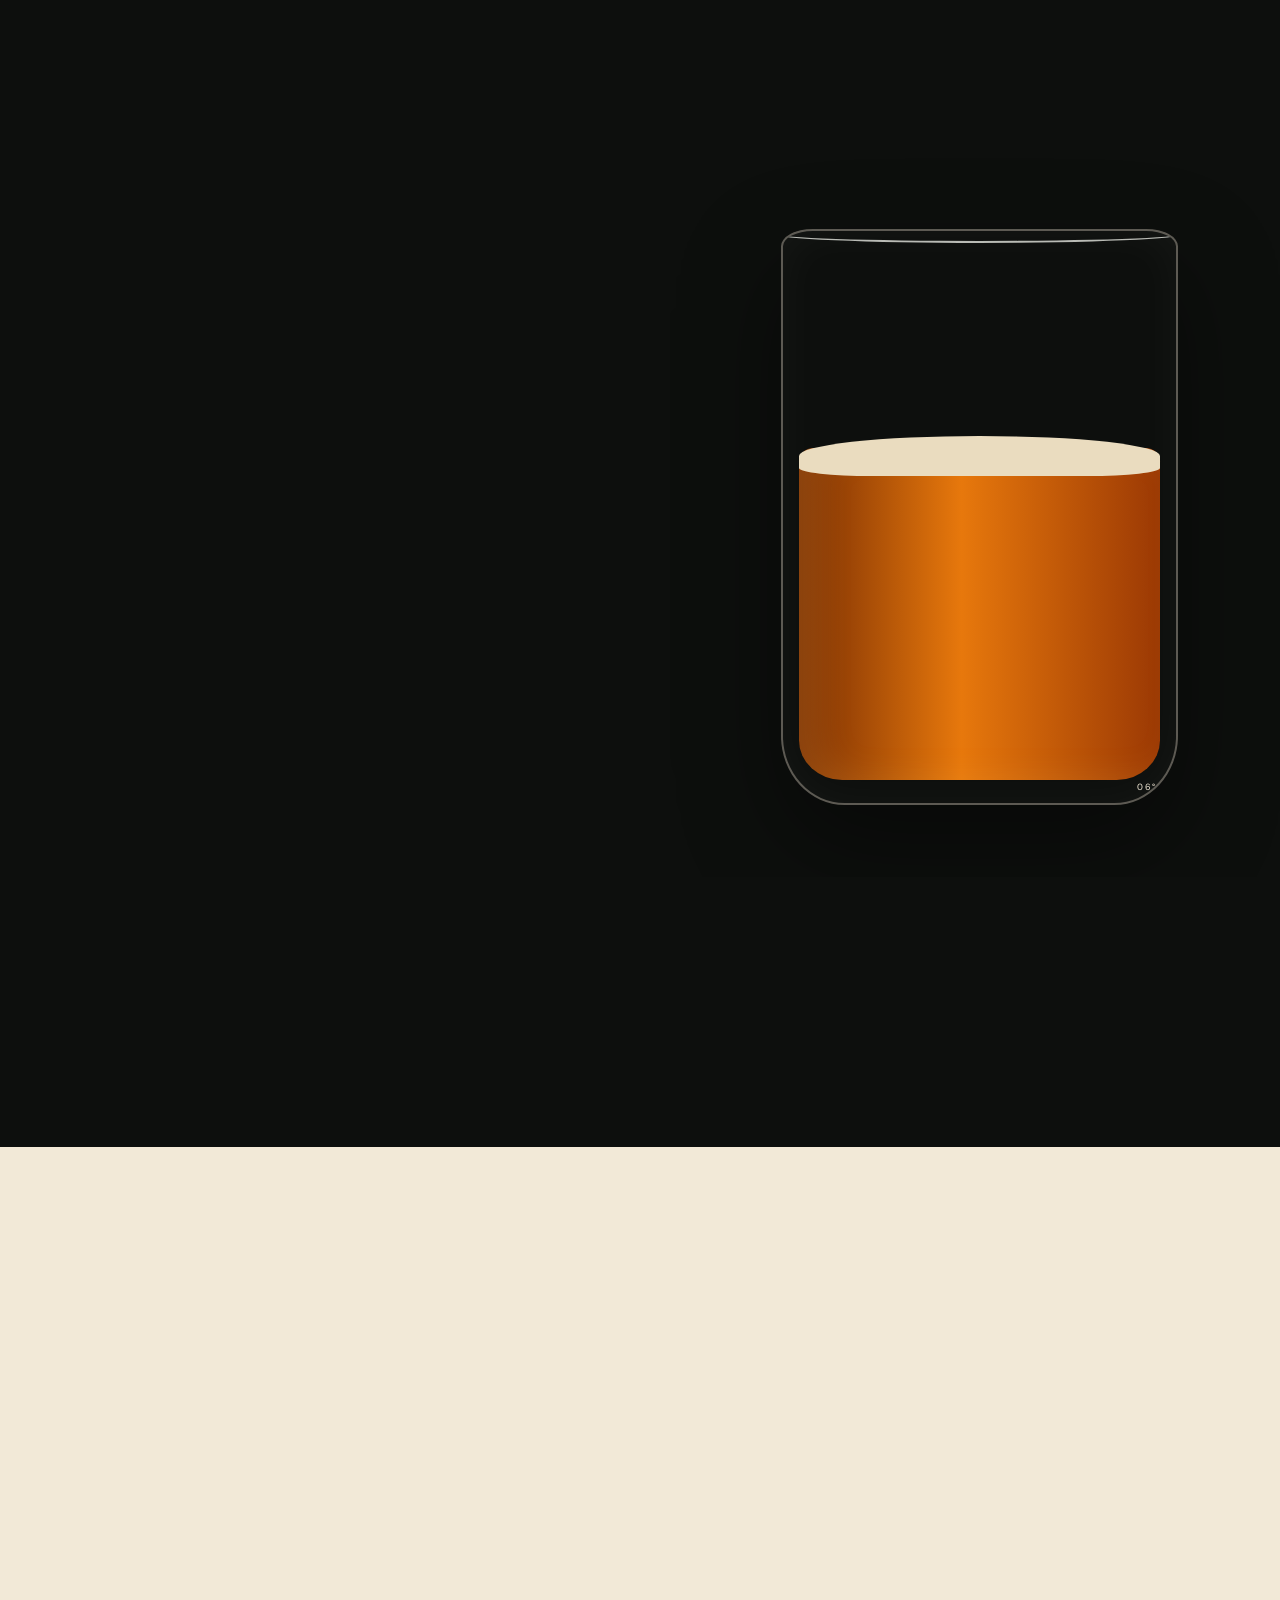
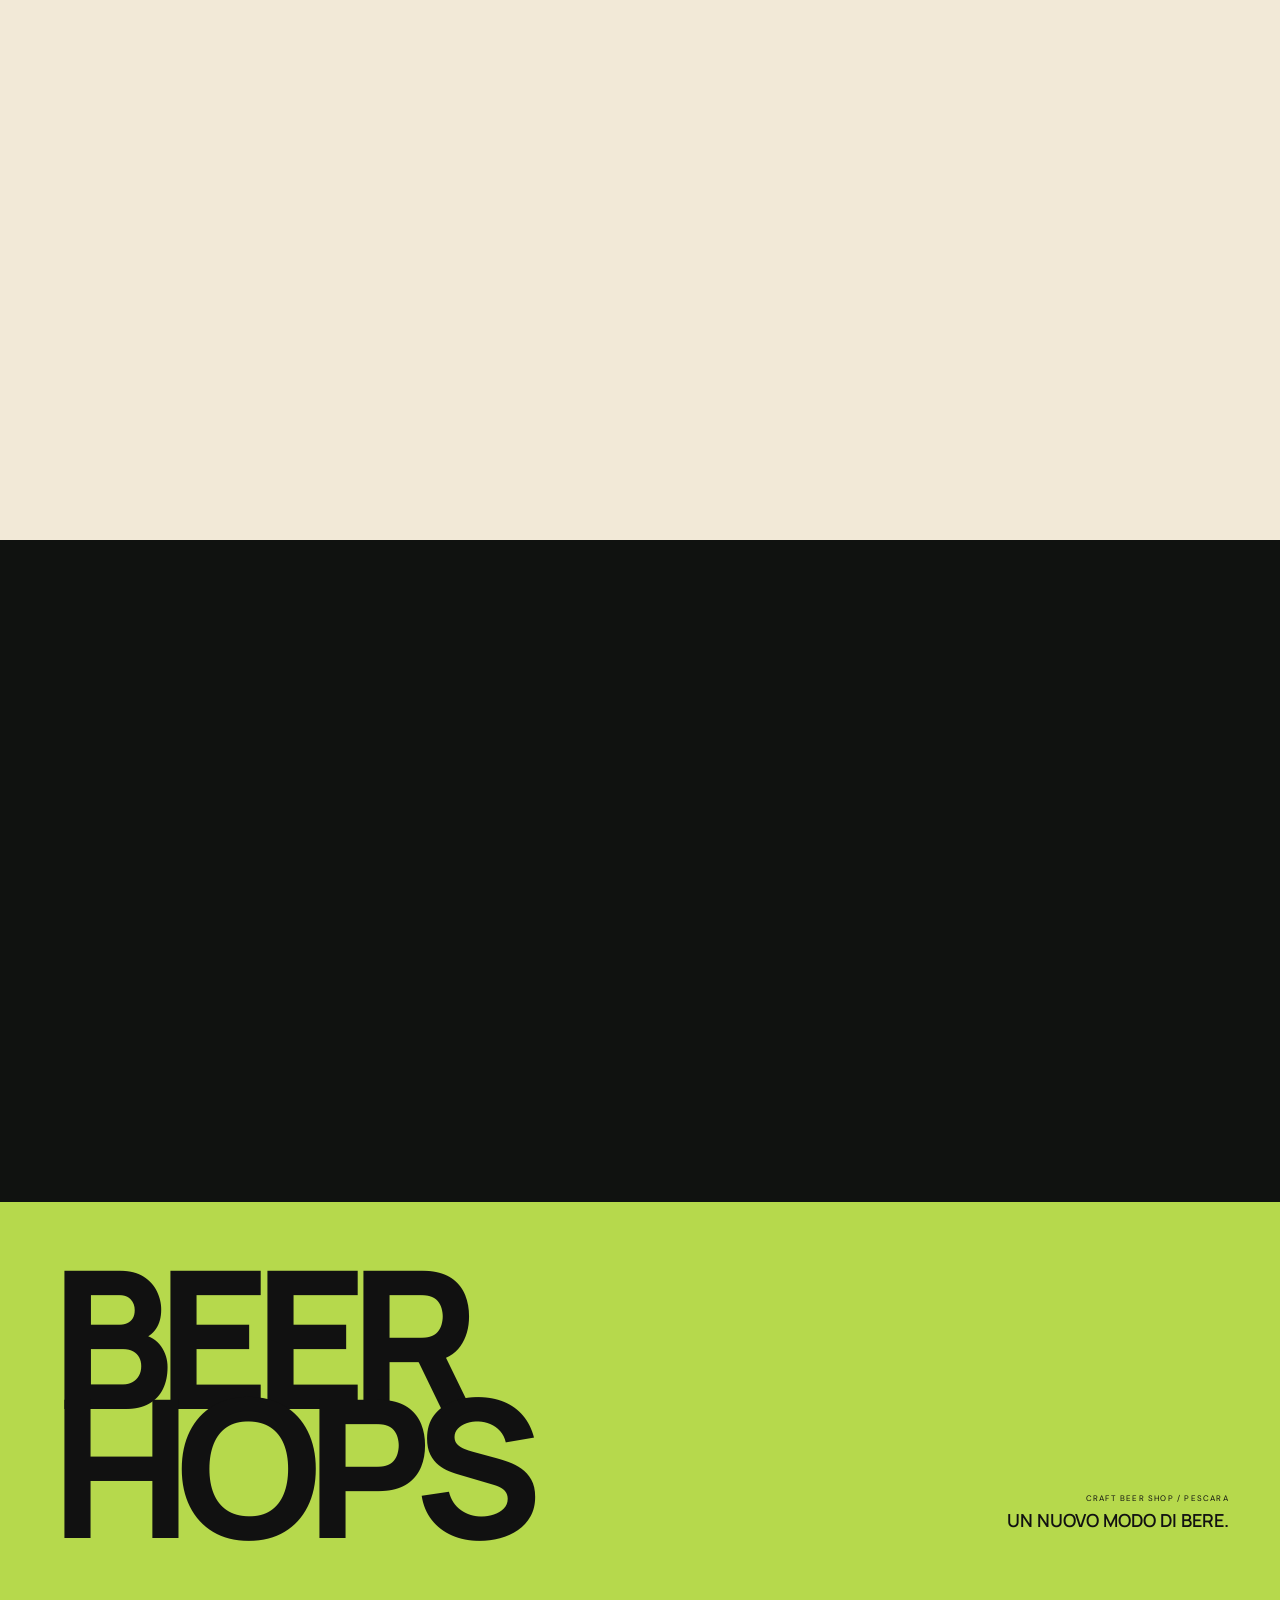
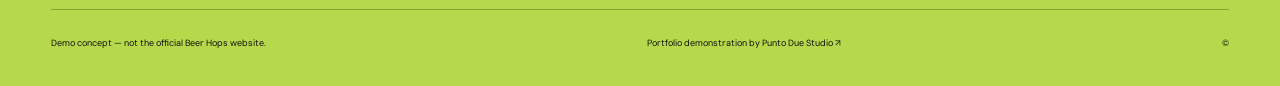
==== commit ca3b9a48: "Load Beer Hops flagship through modular bootstrap" ====
--- a/index.html
+++ b/index.html
@@ -18,5 +18,5 @@
 <link rel="stylesheet" href="flagship.css?v=20260916-1">
 <script type="application/ld+json">{"@context":"https://schema.org","@type":"BarOrPub","name":"Beer Hops","description":"Craft beer shop e beer bar a Pescara.","telephone":"+39 348 361 7588","email":"beer.hops.pescara@gmail.com","sameAs":["https://www.instagram.com/beer_hops_pescara/","https://www.facebook.com/BeerHopsPescara/"],"address":{"@type":"PostalAddress","streetAddress":"Via Piave 98","postalCode":"65122","addressLocality":"Pescara","addressRegion":"PE","addressCountry":"IT"}}</script>
 </head>
-<body><div id="app" aria-live="polite"></div><noscript><main style="padding:40px;font-family:system-ui;background:#090b0a;color:#f2e9d7;min-height:100vh"><h1>Beer Hops</h1><p>Craft beer shop · Via Piave 98, Pescara.</p><p>Questa esperienza interattiva richiede JavaScript.</p><a href="club/" style="color:#b6d94c">Apri la demo HOPPASS</a></main></noscript><script type="module" src="flagship.js?v=20260916-1"></script></body>
+<body><div id="app" aria-live="polite"></div><noscript><main style="padding:40px;font-family:system-ui;background:#090b0a;color:#f2e9d7;min-height:100vh"><h1>Beer Hops</h1><p>Craft beer shop · Via Piave 98, Pescara.</p><p>Questa esperienza interattiva richiede JavaScript.</p><a href="club/" style="color:#b6d94c">Apri la demo HOPPASS</a></main></noscript><script type="module" src="boot.js?v=20260916-1"></script></body>
 </html>
